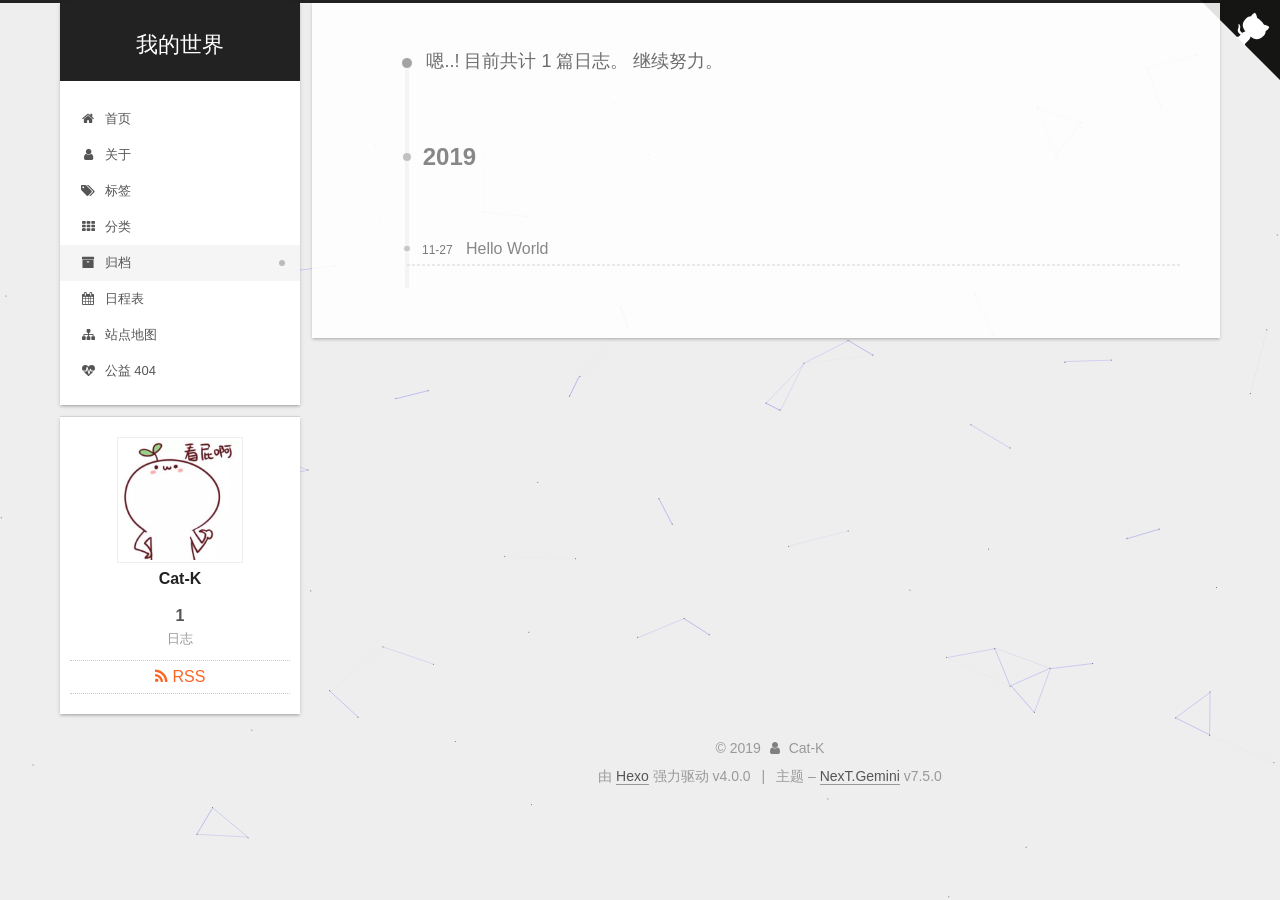
==== archives/index.html @ 7e5abd0a "Site updated: 2019-11-27 18:29:05" ====
<!DOCTYPE html>
<html lang="zh-CN">
<head>
  <meta charset="UTF-8">
<meta name="viewport" content="width=device-width, initial-scale=1, maximum-scale=2">
<meta name="theme-color" content="#222">
<meta name="generator" content="Hexo 4.0.0">
  <link rel="apple-touch-icon" sizes="180x180" href="/images/apple-touch-icon-next.png">
  <link rel="icon" type="image/png" sizes="32x32" href="/images/favicon-32x32-next.png">
  <link rel="icon" type="image/png" sizes="16x16" href="/images/favicon-16x16-next.png">
  <link rel="mask-icon" href="/images/logo.svg" color="#222">
  <link rel="alternate" href="/atom.xml" title="我的世界" type="application/atom+xml">

<link rel="stylesheet" href="/css/main.css">


<link rel="stylesheet" href="/lib/font-awesome/css/font-awesome.min.css">


<script id="hexo-configurations">
  var NexT = window.NexT || {};
  var CONFIG = {
    root: '/',
    scheme: 'Gemini',
    version: '7.5.0',
    exturl: false,
    sidebar: {"position":"left","display":"post","offset":12,"onmobile":false},
    copycode: {"enable":false,"show_result":false,"style":null},
    back2top: {"enable":true,"sidebar":false,"scrollpercent":false},
    bookmark: {"enable":false,"color":"#222","save":"auto"},
    fancybox: false,
    mediumzoom: false,
    lazyload: false,
    pangu: false,
    algolia: {
      appID: '',
      apiKey: '',
      indexName: '',
      hits: {"per_page":10},
      labels: {"input_placeholder":"Search for Posts","hits_empty":"We didn't find any results for the search: ${query}","hits_stats":"${hits} results found in ${time} ms"}
    },
    localsearch: {"enable":false,"trigger":"auto","top_n_per_article":1,"unescape":false,"preload":false},
    path: '',
    motion: {"enable":true,"async":false,"transition":{"post_block":"fadeIn","post_header":"slideDownIn","post_body":"slideDownIn","coll_header":"slideLeftIn","sidebar":"slideUpIn"}},
    translation: {
      copy_button: '复制',
      copy_success: '复制成功',
      copy_failure: '复制失败'
    },
    sidebarPadding: 40
  };
</script>

  <meta property="og:type" content="website">
<meta property="og:title" content="我的世界">
<meta property="og:url" content="https:&#x2F;&#x2F;cat-k.github.io&#x2F;archives&#x2F;index.html">
<meta property="og:site_name" content="我的世界">
<meta property="og:locale" content="zh-CN">
<meta name="twitter:card" content="summary">

<link rel="canonical" href="https://cat-k.github.io/archives/">


<script id="page-configurations">
  // https://hexo.io/docs/variables.html
  CONFIG.page = {
    sidebar: "",
    isHome: false,
    isPost: false,
    isPage: false,
    isArchive: true
  };
</script>

  <title>归档 | 我的世界</title>
  






  <noscript>
  <style>
  .use-motion .brand,
  .use-motion .menu-item,
  .sidebar-inner,
  .use-motion .post-block,
  .use-motion .pagination,
  .use-motion .comments,
  .use-motion .post-header,
  .use-motion .post-body,
  .use-motion .collection-header { opacity: initial; }

  .use-motion .site-title,
  .use-motion .site-subtitle {
    opacity: initial;
    top: initial;
  }

  .use-motion .logo-line-before i { left: initial; }
  .use-motion .logo-line-after i { right: initial; }
  </style>
</noscript>

</head>

<body itemscope itemtype="http://schema.org/WebPage">
  <script type="text/javascript" src="/js/click.js"></script>
  <div class="container use-motion">
    <div class="headband"></div>
<a href="https://cat-k.github.io" class="github-corner" aria-label="View source on GitHub"><svg width="80" height="80" viewBox="0 0 250 250" style="fill:#151513; color:#fff; position: absolute; top: 0; border: 0; right: 0;" aria-hidden="true"><path d="M0,0 L115,115 L130,115 L142,142 L250,250 L250,0 Z"></path><path d="M128.3,109.0 C113.8,99.7 119.0,89.6 119.0,89.6 C122.0,82.7 120.5,78.6 120.5,78.6 C119.2,72.0 123.4,76.3 123.4,76.3 C127.3,80.9 125.5,87.3 125.5,87.3 C122.9,97.6 130.6,101.9 134.4,103.2" fill="currentColor" style="transform-origin: 130px 106px;" class="octo-arm"></path><path d="M115.0,115.0 C114.9,115.1 118.7,116.5 119.8,115.4 L133.7,101.6 C136.9,99.2 139.9,98.4 142.2,98.6 C133.8,88.0 127.5,74.4 143.8,58.0 C148.5,53.4 154.0,51.2 159.7,51.0 C160.3,49.4 163.2,43.6 171.4,40.1 C171.4,40.1 176.1,42.5 178.8,56.2 C183.1,58.6 187.2,61.8 190.9,65.4 C194.5,69.0 197.7,73.2 200.1,77.6 C213.8,80.2 216.3,84.9 216.3,84.9 C212.7,93.1 206.9,96.0 205.4,96.6 C205.1,102.4 203.0,107.8 198.3,112.5 C181.9,128.9 168.3,122.5 157.7,114.1 C157.9,116.9 156.7,120.9 152.7,124.9 L141.0,136.5 C139.8,137.7 141.6,141.9 141.8,141.8 Z" fill="currentColor" class="octo-body"></path></svg></a><style>.github-corner:hover .octo-arm{animation:octocat-wave 560ms ease-in-out}@keyframes octocat-wave{0%,100%{transform:rotate(0)}20%,60%{transform:rotate(-25deg)}40%,80%{transform:rotate(10deg)}}@media (max-width:500px){.github-corner:hover .octo-arm{animation:none}.github-corner .octo-arm{animation:octocat-wave 560ms ease-in-out}}</style>
    <header class="header" itemscope itemtype="http://schema.org/WPHeader">
      <div class="header-inner"><div class="site-brand-container">
  <div class="site-meta">

    <div>
      <a href="/" class="brand" rel="start">
        <span class="logo-line-before"><i></i></span>
        <span class="site-title">我的世界</span>
        <span class="logo-line-after"><i></i></span>
      </a>
    </div>
  </div>

  <div class="site-nav-toggle">
    <div class="toggle" aria-label="切换导航栏">
      <span class="toggle-line toggle-line-first"></span>
      <span class="toggle-line toggle-line-middle"></span>
      <span class="toggle-line toggle-line-last"></span>
    </div>
  </div>
</div>


<nav class="site-nav">
  
  <ul id="menu" class="menu">
        <li class="menu-item menu-item-home">

    <a href="/" rel="section"><i class="fa fa-fw fa-home"></i>首页</a>

  </li>
        <li class="menu-item menu-item-about">

    <a href="/about/" rel="section"><i class="fa fa-fw fa-user"></i>关于</a>

  </li>
        <li class="menu-item menu-item-tags">

    <a href="/tags/" rel="section"><i class="fa fa-fw fa-tags"></i>标签</a>

  </li>
        <li class="menu-item menu-item-categories">

    <a href="/categories/" rel="section"><i class="fa fa-fw fa-th"></i>分类</a>

  </li>
        <li class="menu-item menu-item-archives">

    <a href="/archives/" rel="section"><i class="fa fa-fw fa-archive"></i>归档</a>

  </li>
        <li class="menu-item menu-item-schedule">

    <a href="/schedule/" rel="section"><i class="fa fa-fw fa-calendar"></i>日程表</a>

  </li>
        <li class="menu-item menu-item-sitemap">

    <a href="/sitemap.xml" rel="section"><i class="fa fa-fw fa-sitemap"></i>站点地图</a>

  </li>
        <li class="menu-item menu-item-commonweal">

    <a href="/404/" rel="section"><i class="fa fa-fw fa-heartbeat"></i>公益 404</a>

  </li>
  </ul>

</nav>
</div>
    </header>

    
  <div class="back-to-top">
    <i class="fa fa-arrow-up"></i>
    <span>0%</span>
  </div>


    <main class="main">
      <div class="main-inner">
        <div class="content-wrap">
          

          <div class="content">
            

  
  
  
  <div class="post-block">
    <div class="posts-collapse">
      <div class="collection-title">
        <span class="collection-header">嗯..! 目前共计 1 篇日志。 继续努力。</span>
      </div>

      
    <div class="collection-year">
      <h1 class="collection-header">2019</h1>
    </div>

  <article itemscope itemtype="http://schema.org/Article">
    <header class="post-header">

      <div class="post-meta">
        <time itemprop="dateCreated"
              datetime="2019-11-27T14:32:48+08:00"
              content="2019-11-27">
          11-27
        </time>
      </div>

      <h2 class="post-title">
          <a class="post-title-link" href="/2019/11/27/hello-world/" itemprop="url">
            <span itemprop="name">Hello World</span>
          </a>
      </h2>

    </header>
  </article>


    </div>
  </div>
  
  
  

  



          </div>
          

        </div>
          
  
  <div class="toggle sidebar-toggle">
    <span class="toggle-line toggle-line-first"></span>
    <span class="toggle-line toggle-line-middle"></span>
    <span class="toggle-line toggle-line-last"></span>
  </div>

  <aside class="sidebar">
    <div class="sidebar-inner">

      <ul class="sidebar-nav motion-element">
        <li class="sidebar-nav-toc">
          文章目录
        </li>
        <li class="sidebar-nav-overview">
          站点概览
        </li>
      </ul>

      <!--noindex-->
      <div class="post-toc-wrap sidebar-panel">
      </div>
      <!--/noindex-->

      <div class="site-overview-wrap sidebar-panel">
        <div class="site-author motion-element" itemprop="author" itemscope itemtype="http://schema.org/Person">
  <img class="site-author-image" itemprop="image" alt="Cat-K"
    src="/images/timg.jpg">
  <p class="site-author-name" itemprop="name">Cat-K</p>
  <div class="site-description" itemprop="description"></div>
</div>
<div class="site-state-wrap motion-element">
  <nav class="site-state">
      <div class="site-state-item site-state-posts">
          <a href="/archives/">
        
          <span class="site-state-item-count">1</span>
          <span class="site-state-item-name">日志</span>
        </a>
      </div>
  </nav>
</div>
  <div class="feed-link motion-element">
    <a href="/atom.xml" rel="alternate">
      <i class="fa fa-rss"></i>RSS
    </a>
  </div>



      </div>

    </div>
  </aside>
  <div id="sidebar-dimmer"></div>


      </div>
    </main>

    <footer class="footer">
      <div class="footer-inner">
        

<div class="copyright">
  
  &copy; 
  <span itemprop="copyrightYear">2019</span>
  <span class="with-love">
    <i class="fa fa-user"></i>
  </span>
  <span class="author" itemprop="copyrightHolder">Cat-K</span>
</div>
  <div class="powered-by">由 <a href="https://hexo.io/" class="theme-link" rel="noopener" target="_blank">Hexo</a> 强力驱动 v4.0.0
  </div>
  <span class="post-meta-divider">|</span>
  <div class="theme-info">主题 – <a href="https://theme-next.org/" class="theme-link" rel="noopener" target="_blank">NexT.Gemini</a> v7.5.0
  </div>

        












        
      </div>
    </footer>
  </div>

  
  
  <script color='0,0,255' opacity='0.5' zIndex='-1' count='99' src="/lib/canvas-nest/canvas-nest.min.js"></script>
  <script src="/lib/anime.min.js"></script>
  <script src="/lib/velocity/velocity.min.js"></script>
  <script src="/lib/velocity/velocity.ui.min.js"></script>
<script src="/js/utils.js"></script><script src="/js/motion.js"></script>
<script src="/js/schemes/pisces.js"></script>
<script src="/js/next-boot.js"></script>



  
















  

  

</body>
</html>
---- css/main.css ----
html {
  line-height: 1.15; /* 1 */
  -webkit-text-size-adjust: 100%; /* 2 */
}
body {
  margin: 0;
}
main {
  display: block;
}
h1 {
  font-size: 2em;
  margin: 0.67em 0;
}
hr {
  box-sizing: content-box; /* 1 */
  height: 0; /* 1 */
  overflow: visible; /* 2 */
}
pre {
  font-family: monospace, monospace; /* 1 */
  font-size: 1em; /* 2 */
}
a {
  background: transparent;
}
abbr[title] {
  border-bottom: none; /* 1 */
  text-decoration: underline; /* 2 */
  text-decoration: underline dotted; /* 2 */
}
b,
strong {
  font-weight: bolder;
}
code,
kbd,
samp {
  font-family: monospace, monospace; /* 1 */
  font-size: 1em; /* 2 */
}
small {
  font-size: 80%;
}
sub,
sup {
  font-size: 75%;
  line-height: 0;
  position: relative;
  vertical-align: baseline;
}
sub {
  bottom: -0.25em;
}
sup {
  top: -0.5em;
}
img {
  border-style: none;
}
button,
input,
optgroup,
select,
textarea {
  font-family: inherit; /* 1 */
  font-size: 100%; /* 1 */
  line-height: 1.15; /* 1 */
  margin: 0; /* 2 */
}
button,
input {
/* 1 */
  overflow: visible;
}
button,
select {
/* 1 */
  text-transform: none;
}
button,
[type='button'],
[type='reset'],
[type='submit'] {
  -webkit-appearance: button;
}
button::-moz-focus-inner,
[type='button']::-moz-focus-inner,
[type='reset']::-moz-focus-inner,
[type='submit']::-moz-focus-inner {
  border-style: none;
  padding: 0;
}
button:-moz-focusring,
[type='button']:-moz-focusring,
[type='reset']:-moz-focusring,
[type='submit']:-moz-focusring {
  outline: 1px dotted ButtonText;
}
fieldset {
  padding: 0.35em 0.75em 0.625em;
}
legend {
  box-sizing: border-box; /* 1 */
  color: inherit; /* 2 */
  display: table; /* 1 */
  max-width: 100%; /* 1 */
  padding: 0; /* 3 */
  white-space: normal; /* 1 */
}
progress {
  vertical-align: baseline;
}
textarea {
  overflow: auto;
}
[type='checkbox'],
[type='radio'] {
  box-sizing: border-box; /* 1 */
  padding: 0; /* 2 */
}
[type='number']::-webkit-inner-spin-button,
[type='number']::-webkit-outer-spin-button {
  height: auto;
}
[type='search'] {
  outline-offset: -2px; /* 2 */
  -webkit-appearance: textfield; /* 1 */
}
[type='search']::-webkit-search-decoration {
  -webkit-appearance: none;
}
::-webkit-file-upload-button {
  font: inherit; /* 2 */
  -webkit-appearance: button; /* 1 */
}
details {
  display: block;
}
summary {
  display: list-item;
}
template {
  display: none;
}
[hidden] {
  display: none;
}
::selection {
  background: #262a30;
  color: #fff;
}
html,
body {
  height: 100%;
}
body {
  background: #eee;
  color: #555;
  font-family: 'Lato', "PingFang SC", "Microsoft YaHei", sans-serif;
  font-size: 1em;
  line-height: 2;
}
@media (max-width: 991px) {
  body {
    padding-left: 0 !important;
    padding-right: 0 !important;
  }
}
h1,
h2,
h3,
h4,
h5,
h6 {
  font-family: 'Lato', "PingFang SC", "Microsoft YaHei", sans-serif;
  font-weight: bold;
  line-height: 1.5;
  margin: 20px 0 15px;
  padding: 0;
}
h1 {
  font-size: 1.5em;
}
h2 {
  font-size: 1.375em;
}
h3 {
  font-size: 1.25em;
}
h4 {
  font-size: 1.125em;
}
h5 {
  font-size: 1em;
}
h6 {
  font-size: 0.875em;
}
p {
  margin: 0 0 20px 0;
}
a,
span.exturl {
  overflow-wrap: break-word;
  word-wrap: break-word;
  border-bottom: 1px solid #999;
  color: #555;
  outline: 0;
  text-decoration: none;
  cursor: pointer;
}
a:hover,
span.exturl:hover {
  border-bottom-color: #222;
  color: #222;
}
iframe,
img,
video {
  display: block;
  margin-left: auto;
  margin-right: auto;
  max-width: 100%;
}
hr {
  background-color: #ddd;
  background-image: repeating-linear-gradient(-45deg, #fff, #fff 4px, transparent 4px, transparent 8px);
  border: 0;
  height: 3px;
  margin: 40px 0;
}
blockquote {
  border-left: 4px solid #ddd;
  color: #666;
  margin: 0;
  padding: 0 15px;
}
blockquote cite::before {
  content: '-';
  padding: 0 5px;
}
dt {
  font-weight: 700;
}
dd {
  margin: 0;
  padding: 0;
}
kbd {
  background-color: #f5f5f5;
  background-image: linear-gradient(#eee, #fff, #eee);
  border: 1px solid #ccc;
  border-radius: 0.2em;
  box-shadow: 0.1em 0.1em 0.2em rgba(0,0,0,0.1);
  font-family: inherit;
  padding: 0.1em 0.3em;
  white-space: nowrap;
}
.table-container {
  -webkit-overflow-scrolling: touch;
  overflow: auto;
}
table {
  border-collapse: collapse;
  border-spacing: 0;
  font-size: 0.875em;
  margin: 0 0 20px 0;
  width: 100%;
}
table > tbody > tr:nth-of-type(odd) {
  background: #f9f9f9;
}
table > tbody > tr:hover {
  background: #f5f5f5;
}
caption,
th,
td {
  font-weight: normal;
  padding: 8px;
  text-align: left;
  vertical-align: middle;
}
th,
td {
  border: 1px solid #ddd;
  border-bottom: 3px solid #ddd;
}
th {
  font-weight: 700;
  padding-bottom: 10px;
}
td {
  border-bottom-width: 1px;
}
.btn {
  background: #fff;
  border: 2px solid #555;
  border-radius: 2px;
  color: #555;
  display: inline-block;
  font-size: 0.875em;
  line-height: 2;
  padding: 0 20px;
  text-decoration: none;
  transition-property: background-color;
  transition-delay: 0s;
  transition-duration: 0.2s;
  transition-timing-function: ease-in-out;
}
.btn:hover {
  background: #222;
  border-color: #222;
  color: #fff;
}
.btn + .btn {
  margin: 0 0 8px 8px;
}
.btn .fa-fw {
  text-align: left;
  width: 1.285714285714286em;
}
.toggle {
  line-height: 0;
}
.toggle .toggle-line {
  background: #fff;
  display: inline-block;
  height: 2px;
  left: 0;
  position: relative;
  top: 0;
  transition: all 0.4s;
  vertical-align: top;
  width: 100%;
}
.toggle .toggle-line:not(:first-child) {
  margin-top: 3px;
}
.toggle.toggle-arrow .toggle-line-first {
  left: 50%;
  top: 2px;
  transform: rotate(45deg);
  width: 50%;
}
.toggle.toggle-arrow .toggle-line-middle {
  left: 2px;
  width: 90%;
}
.toggle.toggle-arrow .toggle-line-last {
  left: 50%;
  top: -2px;
  transform: rotate(-45deg);
  width: 50%;
}
.toggle.toggle-close .toggle-line-first {
  transform: rotate(-45deg);
  top: 5px;
}
.toggle.toggle-close .toggle-line-middle {
  opacity: 0;
}
.toggle.toggle-close .toggle-line-last {
  transform: rotate(45deg);
  top: -5px;
}
pre,
.highlight {
  background: #f7f7f7;
  color: #4d4d4c;
  line-height: 1.6;
  margin: 0 auto 20px;
}
pre,
code {
  font-family: consolas, Menlo, monospace, "PingFang SC", "Microsoft YaHei";
}
code {
  background: #eee;
  border-radius: 3px;
  color: #555;
  padding: 2px 4px;
  overflow-wrap: break-word;
  word-wrap: break-word;
}
pre {
  overflow: auto;
  padding: 10px;
}
pre code {
  background: none;
  color: #4d4d4c;
  font-size: 0.875em;
  padding: 0;
  text-shadow: none;
}
.highlight *::selection {
  background: #d6d6d6;
}
.highlight pre {
  border: 0;
  margin: 0;
  padding: 10px 0;
}
.highlight table {
  border: 0;
  margin: 0;
  width: auto;
}
.highlight td {
  border: 0;
  padding: 0;
}
.highlight figcaption {
  background: #eee;
  color: #4d4d4c;
  line-height: 1em;
  margin: 0;
  padding: 0.5em;
}
.highlight figcaption::before,
.highlight figcaption::after {
  content: ' ';
  display: table;
}
.highlight figcaption::after {
  clear: both;
}
.highlight figcaption a {
  color: #4d4d4c;
  float: right;
}
.highlight figcaption a:hover {
  border-bottom-color: #4d4d4c;
}
.highlight .gutter pre {
  background: #eff2f3;
  color: #869194;
  padding-left: 10px;
  padding-right: 10px;
  text-align: right;
}
.highlight .code pre {
  background: #f7f7f7;
  padding-left: 10px;
  width: 100%;
}
.gutter {
  -moz-user-select: none;
  -ms-user-select: none;
  -webkit-user-select: none;
  user-select: none;
}
.gist table {
  width: auto;
}
.gist table td {
  border: 0;
}
pre .deletion {
  background: #fdd;
}
pre .addition {
  background: #dfd;
}
pre .meta {
  color: #eab700;
  -moz-user-select: none;
  -ms-user-select: none;
  -webkit-user-select: none;
  user-select: none;
}
pre .comment {
  color: #8e908c;
}
pre .variable,
pre .attribute,
pre .tag,
pre .name,
pre .regexp,
pre .ruby .constant,
pre .xml .tag .title,
pre .xml .pi,
pre .xml .doctype,
pre .html .doctype,
pre .css .id,
pre .css .class,
pre .css .pseudo {
  color: #c82829;
}
pre .number,
pre .preprocessor,
pre .built_in,
pre .builtin-name,
pre .literal,
pre .params,
pre .constant,
pre .command {
  color: #f5871f;
}
pre .ruby .class .title,
pre .css .rules .attribute,
pre .string,
pre .symbol,
pre .value,
pre .inheritance,
pre .header,
pre .ruby .symbol,
pre .xml .cdata,
pre .special,
pre .formula {
  color: #718c00;
}
pre .title,
pre .css .hexcolor {
  color: #3e999f;
}
pre .function,
pre .python .decorator,
pre .python .title,
pre .ruby .function .title,
pre .ruby .title .keyword,
pre .perl .sub,
pre .javascript .title,
pre .coffeescript .title {
  color: #4271ae;
}
pre .keyword,
pre .javascript .function {
  color: #8959a8;
}
.blockquote-center {
  border-left: none;
  margin: 40px 0;
  padding: 0;
  position: relative;
  text-align: center;
}
.blockquote-center::before,
.blockquote-center::after {
  background-repeat: no-repeat;
  background-size: 22px 22px;
  content: ' ';
  display: block;
  height: 24px;
  opacity: 0.2;
  position: absolute;
  width: 100%;
}
.blockquote-center::before {
  background-image: url("../images/quote-l.svg");
  background-position: 0 -6px;
  border-top: 1px solid #ccc;
  top: -20px;
}
.blockquote-center::after {
  background-image: url("../images/quote-r.svg");
  background-position: 100% 8px;
  border-bottom: 1px solid #ccc;
  bottom: -20px;
}
.blockquote-center p,
.blockquote-center div {
  text-align: center;
}
.post-body .group-picture img {
  border: 0;
  margin: 0 auto;
  padding: 0 3px;
}
.post-body .group-picture-row {
  margin-bottom: 6px;
  overflow: hidden;
}
.post-body .group-picture-column {
  float: left;
  margin-bottom: 10px;
}
.post-body .label {
  display: inline;
  padding: 0 2px;
}
.post-body .label.default {
  background: #f0f0f0;
}
.post-body .label.primary {
  background: #efe6f7;
}
.post-body .label.info {
  background: #e5f2f8;
}
.post-body .label.success {
  background: #e7f4e9;
}
.post-body .label.warning {
  background: #fcf6e1;
}
.post-body .label.danger {
  background: #fae8eb;
}
.post-body .tabs {
  margin-bottom: 20px;
}
.post-body .tabs,
.tabs-comment {
  display: block;
  padding-top: 10px;
  position: relative;
}
.post-body .tabs ul.nav-tabs,
.tabs-comment ul.nav-tabs {
  display: flex;
  flex-wrap: wrap;
  margin: 0;
  margin-bottom: -1px;
  padding: 0;
}
@media (max-width: 413px) {
  .post-body .tabs ul.nav-tabs,
  .tabs-comment ul.nav-tabs {
    display: block;
    margin-bottom: 5px;
  }
}
.post-body .tabs ul.nav-tabs li.tab,
.tabs-comment ul.nav-tabs li.tab {
  background: #fff;
  border-bottom: 1px solid #ddd;
  border-left: 1px solid transparent;
  border-right: 1px solid transparent;
  border-top: 3px solid transparent;
  flex-grow: 1;
  list-style-type: none;
}
@media (max-width: 413px) {
  .post-body .tabs ul.nav-tabs li.tab,
  .tabs-comment ul.nav-tabs li.tab {
    border-bottom: 1px solid transparent;
    border-left: 3px solid transparent;
    border-right: 1px solid transparent;
    border-top: 1px solid transparent;
  }
}
.post-body .tabs ul.nav-tabs li.tab a,
.tabs-comment ul.nav-tabs li.tab a {
  border-bottom: initial;
  display: block;
  line-height: 1.8em;
  outline: 0;
  padding: 0.25em 0.75em;
  text-align: center;
  transition-delay: 0s;
  transition-duration: 0.2s;
  transition-timing-function: ease-out;
}
.post-body .tabs ul.nav-tabs li.tab a i,
.tabs-comment ul.nav-tabs li.tab a i {
  width: 1.285714285714286em;
}
.post-body .tabs ul.nav-tabs li.tab.active,
.tabs-comment ul.nav-tabs li.tab.active {
  border-bottom: 1px solid transparent;
  border-left: 1px solid #ddd;
  border-right: 1px solid #ddd;
  border-top: 3px solid #fc6423;
}
@media (max-width: 413px) {
  .post-body .tabs ul.nav-tabs li.tab.active,
  .tabs-comment ul.nav-tabs li.tab.active {
    border-bottom: 1px solid #ddd;
    border-left: 3px solid #fc6423;
    border-right: 1px solid #ddd;
    border-top: 1px solid #ddd;
  }
}
.post-body .tabs ul.nav-tabs li.tab.active a,
.tabs-comment ul.nav-tabs li.tab.active a {
  color: #555;
  cursor: default;
}
.post-body .tabs .tab-content .tab-pane,
.tabs-comment .tab-content .tab-pane {
  border: 1px solid #ddd;
  padding: 20px 20px 0 20px;
}
.post-body .tabs .tab-content .tab-pane:not(.active),
.tabs-comment .tab-content .tab-pane:not(.active) {
  display: none;
}
.post-body .tabs .tab-content .tab-pane.active,
.tabs-comment .tab-content .tab-pane.active {
  display: block;
}
.post-body .note {
  margin-bottom: 20px;
  padding: 15px;
  position: relative;
  border: 1px solid #eee;
  border-left-width: 5px;
  border-radius: 3px;
}
.post-body .note h2,
.post-body .note h3,
.post-body .note h4,
.post-body .note h5,
.post-body .note h6 {
  margin-top: 0;
  border-bottom: initial;
  margin-bottom: 0;
  padding-top: 0;
}
.post-body .note p:first-child,
.post-body .note ul:first-child,
.post-body .note ol:first-child,
.post-body .note table:first-child,
.post-body .note pre:first-child,
.post-body .note blockquote:first-child,
.post-body .note img:first-child {
  margin-top: 0;
}
.post-body .note p:last-child,
.post-body .note ul:last-child,
.post-body .note ol:last-child,
.post-body .note table:last-child,
.post-body .note pre:last-child,
.post-body .note blockquote:last-child,
.post-body .note img:last-child {
  margin-bottom: 0;
}
.post-body .note.default {
  border-left-color: #777;
}
.post-body .note.default h2,
.post-body .note.default h3,
.post-body .note.default h4,
.post-body .note.default h5,
.post-body .note.default h6 {
  color: #777;
}
.post-body .note.primary {
  border-left-color: #6f42c1;
}
.post-body .note.primary h2,
.post-body .note.primary h3,
.post-body .note.primary h4,
.post-body .note.primary h5,
.post-body .note.primary h6 {
  color: #6f42c1;
}
.post-body .note.info {
  border-left-color: #428bca;
}
.post-body .note.info h2,
.post-body .note.info h3,
.post-body .note.info h4,
.post-body .note.info h5,
.post-body .note.info h6 {
  color: #428bca;
}
.post-body .note.success {
  border-left-color: #5cb85c;
}
.post-body .note.success h2,
.post-body .note.success h3,
.post-body .note.success h4,
.post-body .note.success h5,
.post-body .note.success h6 {
  color: #5cb85c;
}
.post-body .note.warning {
  border-left-color: #f0ad4e;
}
.post-body .note.warning h2,
.post-body .note.warning h3,
.post-body .note.warning h4,
.post-body .note.warning h5,
.post-body .note.warning h6 {
  color: #f0ad4e;
}
.post-body .note.danger {
  border-left-color: #d9534f;
}
.post-body .note.danger h2,
.post-body .note.danger h3,
.post-body .note.danger h4,
.post-body .note.danger h5,
.post-body .note.danger h6 {
  color: #d9534f;
}
.pagination .prev,
.pagination .next,
.pagination .page-number,
.pagination .space {
  display: inline-block;
  margin: 0 10px;
  padding: 0 11px;
  position: relative;
  top: -1px;
}
@media (max-width: 767px) {
  .pagination .prev,
  .pagination .next,
  .pagination .page-number,
  .pagination .space {
    margin: 0 5px;
  }
}
.pagination {
  border-top: 1px solid #eee;
  margin: 120px 0 0;
  text-align: center;
}
.pagination .prev,
.pagination .next,
.pagination .page-number {
  border-bottom: 0;
  border-top: 1px solid #eee;
  transition-property: border-color;
  transition-delay: 0s;
  transition-duration: 0.2s;
  transition-timing-function: ease-in-out;
}
.pagination .prev:hover,
.pagination .next:hover,
.pagination .page-number:hover {
  border-top-color: #222;
}
.pagination .space {
  margin: 0;
  padding: 0;
}
.pagination .prev {
  margin-left: 0;
}
.pagination .next {
  margin-right: 0;
}
.pagination .page-number.current {
  background: #ccc;
  border-top-color: #ccc;
  color: #fff;
}
@media (max-width: 767px) {
  .pagination {
    border-top: none;
  }
  .pagination .prev,
  .pagination .next,
  .pagination .page-number {
    border-bottom: 1px solid #eee;
    border-top: 0;
    margin-bottom: 10px;
    padding: 0 10px;
  }
  .pagination .prev:hover,
  .pagination .next:hover,
  .pagination .page-number:hover {
    border-bottom-color: #222;
  }
}
.comments {
  margin: 60px 20px 0;
  overflow: hidden;
}
.comment-button-group {
  display: flex;
  flex-wrap: wrap-reverse;
  justify-content: center;
  margin: 1em 0;
}
.comment-button-group .comment-button {
  margin: 0.1em 0.2em;
}
.comment-button-group .comment-button.active {
  background: #222;
  border-color: #222;
  color: #fff;
}
.comment-position {
  display: none;
}
.comment-position.active {
  display: block;
}
.tabs-comment {
  background: #fff;
  margin-top: 4em;
  padding-top: 0;
}
.tabs-comment .comments {
  border: 0;
  box-shadow: none;
  margin-top: 0;
  padding-top: 0;
}
.container {
  min-height: 100%;
  position: relative;
}
.main-inner {
  margin: 0 auto;
  width: calc(100% - 20px);
}
@media (min-width: 1200px) {
  .main-inner {
    width: 1160px;
  }
}
@media (min-width: 1600px) {
  .main-inner {
    width: 73%;
  }
}
.header {
  background: transparent;
}
.header-inner {
  margin: 0 auto;
  position: relative;
  width: calc(100% - 20px);
}
@media (min-width: 1200px) {
  .header-inner {
    width: 1160px;
  }
}
@media (min-width: 1600px) {
  .header-inner {
    width: 73%;
  }
}
.headband {
  background: #222;
  height: 3px;
}
.site-meta {
  margin: 0;
  text-align: center;
}
@media (max-width: 767px) {
  .site-meta {
    text-align: center;
  }
}
.brand {
  background: #222;
  border-bottom: none;
  color: #fff;
  display: inline-block;
  line-height: 1.375em;
  padding: 0 40px;
  position: relative;
}
.brand:hover {
  color: #fff;
}
.site-title {
  display: inline-block;
  font-family: 'Lato', "PingFang SC", "Microsoft YaHei", sans-serif;
  font-size: 1.375em;
  font-weight: normal;
  line-height: 1.5;
  vertical-align: top;
}
.site-subtitle {
  color: #ddd;
  font-size: 0.8125em;
  margin-top: 10px;
}
.use-motion .brand {
  opacity: 0;
}
.use-motion .site-title,
.use-motion .site-subtitle,
.use-motion .custom-logo-image {
  opacity: 0;
  position: relative;
  top: -10px;
}
.site-nav-toggle {
  display: none;
  left: 10px;
  position: absolute;
}
@media (max-width: 767px) {
  .site-nav-toggle {
    display: block;
  }
}
.site-nav-toggle .toggle {
  background: transparent;
  border: 0;
  margin-top: 2px;
  padding: 10px;
  width: 22px;
}
.site-nav-toggle .toggle .toggle-line {
  background: #555;
  border-radius: 1px;
}
.site-nav {
  display: block;
}
@media (max-width: 767px) {
  .site-nav {
    border-top: 1px solid #ddd;
    clear: both;
    display: none;
    margin: 0 -10px;
    padding: 0 10px;
  }
}
.site-nav.site-nav-on {
  display: block;
}
.menu {
  margin-top: 20px;
  padding-left: 0;
  text-align: center;
}
.menu-item {
  display: inline-block;
  list-style: none;
  margin: 0 10px;
}
@media (max-width: 767px) {
  .menu-item {
    margin-top: 10px;
  }
}
.menu-item a,
.menu-item span.exturl {
  border-bottom: 0;
  display: block;
  font-size: 0.8125em;
  transition-property: border-color;
  transition-delay: 0s;
  transition-duration: 0.2s;
  transition-timing-function: ease-in-out;
}
@media (hover: none) {
  .menu-item a:hover,
  .menu-item span.exturl:hover {
    border-bottom-color: transparent !important;
  }
}
.menu-item .fa {
  margin-right: 8px;
}
.menu-item .badge {
  display: inline-block;
  font-weight: 700;
  line-height: 1;
  margin-left: 0.35em;
  margin-top: 0.35em;
  text-align: center;
  white-space: nowrap;
}
@media (max-width: 767px) {
  .menu-item .badge {
    float: right;
    margin-left: 0;
  }
}
.use-motion .menu-item {
  opacity: 0;
}
.sidebar {
  background: #222;
  bottom: 0;
  box-shadow: inset 0 2px 6px #000;
  position: fixed;
  top: 0;
  z-index: 1200;
}
.sidebar a,
.sidebar span.exturl {
  border-bottom-color: #555;
  color: #999;
}
.sidebar a:hover,
.sidebar span.exturl:hover {
  border-bottom-color: #eee;
  color: #eee;
}
@media (max-width: 991px) {
  .sidebar {
    display: none;
  }
}
.sidebar-inner {
  color: #999;
  padding: 20px 10px;
  text-align: center;
}
.site-overview-wrap {
  overflow-x: hidden;
  overflow-y: auto;
}
.cc-license {
  margin-top: 10px;
  text-align: center;
}
.cc-license .cc-opacity {
  border-bottom: none;
  opacity: 0.7;
}
.cc-license .cc-opacity:hover {
  opacity: 0.9;
}
.cc-license img {
  display: inline-block;
}
.site-author-image {
  border: 1px solid #eee;
  display: block;
  height: auto;
  margin: 0 auto;
  max-width: 120px;
  padding: 2px;
}
.site-author-name {
  color: #222;
  font-weight: 600;
  margin: 0;
  text-align: center;
}
.site-description {
  color: #999;
  font-size: 0.8125em;
  margin-top: 0;
  text-align: center;
}
.links-of-author {
  margin-top: 15px;
}
.links-of-author a,
.links-of-author span.exturl {
  border-bottom-color: #555;
  display: inline-block;
  font-size: 0.8125em;
  margin-bottom: 10px;
  margin-right: 10px;
  vertical-align: middle;
}
.links-of-author a::before,
.links-of-author span.exturl::before {
  background: #ffa31f;
  border-radius: 50%;
  content: ' ';
  display: inline-block;
  height: 4px;
  margin-right: 3px;
  vertical-align: middle;
  width: 4px;
}
.feed-link,
.chat {
  margin-top: 15px;
}
.feed-link a,
.chat a {
  border: 1px solid #fc6423;
  border-radius: 4px;
  color: #fc6423;
  display: inline-block;
  padding: 0 15px;
}
.feed-link a .fa,
.chat a .fa {
  margin-right: 5px;
}
.feed-link a:hover,
.chat a:hover {
  background: #fc6423;
  border: 1px solid #fc6423;
  color: #fff;
}
.feed-link a:hover .fa,
.chat a:hover .fa {
  color: #fff;
}
.links-of-blogroll {
  font-size: 0.8125em;
  margin-top: 10px;
}
.links-of-blogroll-title {
  font-size: 0.875em;
  font-weight: 600;
  margin-top: 0;
}
.links-of-blogroll-list {
  list-style: none;
  margin: 0;
  padding: 0;
}
.links-of-blogroll-item {
  padding: 2px 10px;
}
.links-of-blogroll-item a,
.links-of-blogroll-item span.exturl {
  box-sizing: border-box;
  display: inline-block;
  max-width: 280px;
  overflow: hidden;
  text-overflow: ellipsis;
  white-space: nowrap;
}
#sidebar-dimmer {
  display: none;
}
@media (max-width: 767px) {
  #sidebar-dimmer {
    background: #000;
    display: block;
    height: 100%;
    left: 100%;
    opacity: 0;
    position: fixed;
    top: 0;
    width: 100%;
    z-index: 1100;
  }
  .sidebar-active + #sidebar-dimmer {
    opacity: 0.7;
    transform: translateX(-100%);
    transition: opacity 0.5s;
  }
}
.sidebar-nav {
  margin: 0;
  padding-bottom: 20px;
  padding-left: 0;
}
.sidebar-nav li {
  border-bottom: 1px solid transparent;
  color: #555;
  cursor: pointer;
  display: inline-block;
  font-size: 0.875em;
}
.sidebar-nav li.sidebar-nav-overview {
  margin-left: 10px;
}
.sidebar-nav li:hover {
  color: #fc6423;
}
.sidebar-nav .sidebar-nav-active {
  border-bottom-color: #fc6423;
  color: #fc6423;
}
.sidebar-nav .sidebar-nav-active:hover {
  color: #fc6423;
}
.sidebar-panel {
  display: none;
}
.sidebar-panel-active {
  display: block;
}
.sidebar-toggle {
  background: #222;
  bottom: 45px;
  cursor: pointer;
  height: 14px;
  left: 30px;
  padding: 5px;
  position: fixed;
  width: 14px;
  z-index: 1300;
}
@media (max-width: 991px) {
  .sidebar-toggle {
    left: 20px;
    opacity: 0.8;
    display: none;
  }
}
.sidebar-toggle:hover .toggle-line {
  background: #fc6423;
}
.post-toc-wrap {
  overflow-x: hidden;
  overflow-y: auto;
}
.post-toc {
  font-size: 0.875em;
}
.post-toc ol {
  list-style: none;
  margin: 0;
  padding: 0 2px 5px 10px;
  text-align: left;
}
.post-toc ol > ol {
  padding-left: 0;
}
.post-toc ol a {
  border-bottom-color: #ccc;
  color: #666;
  transition-property: all;
  transition-delay: 0s;
  transition-duration: 0.2s;
  transition-timing-function: ease-in-out;
}
.post-toc ol a:hover {
  border-bottom-color: #000;
  color: #000;
}
.post-toc .nav-item {
  line-height: 1.8;
  overflow: hidden;
  text-overflow: ellipsis;
  white-space: nowrap;
}
.post-toc .nav .nav-child {
  display: none;
}
.post-toc .nav .active > .nav-child {
  display: block;
}
.post-toc .nav .active-current > .nav-child {
  display: block;
}
.post-toc .nav .active-current > .nav-child > .nav-item {
  display: block;
}
.post-toc .nav .active > a {
  border-bottom-color: #fc6423;
  color: #fc6423;
}
.post-toc .nav .active-current > a {
  color: #fc6423;
}
.post-toc .nav .active-current > a:hover {
  color: #fc6423;
}
.site-state {
  display: flex;
  justify-content: center;
  line-height: 1.4;
  margin-top: 10px;
  overflow: hidden;
  text-align: center;
  white-space: nowrap;
}
.site-state-item {
  padding: 0 15px;
}
.site-state-item:not(:first-child) {
  border-left: 1px solid #eee;
}
.site-state-item a {
  border-bottom: none;
}
.site-state-item-count {
  color: inherit;
  display: block;
  font-size: 1em;
  font-weight: 600;
  text-align: center;
}
.site-state-item-name {
  color: #999;
  font-size: 0.8125em;
}
.footer {
  color: #999;
  font-size: 0.875em;
  padding: 20px 0;
}
.footer.footer-fixed {
  bottom: 0;
  left: 0;
  position: absolute;
  right: 0;
}
.footer img {
  border: 0;
}
.footer-inner {
  box-sizing: border-box;
  margin: 0 auto;
  text-align: center;
  width: calc(100% - 20px);
}
@media (min-width: 1200px) {
  .footer-inner {
    width: 1160px;
  }
}
@media (min-width: 1600px) {
  .footer-inner {
    width: 73%;
  }
}
.with-love {
  color: #808080;
  display: inline-block;
  margin: 0 5px;
}
.powered-by,
.theme-info {
  display: inline-block;
}
@-moz-keyframes iconAnimate {
  0%, 100% {
    transform: scale(1);
  }
  10%, 30% {
    transform: scale(0.9);
  }
  20%, 40%, 60%, 80% {
    transform: scale(1.1);
  }
  50%, 70% {
    transform: scale(1.1);
  }
}
@-webkit-keyframes iconAnimate {
  0%, 100% {
    transform: scale(1);
  }
  10%, 30% {
    transform: scale(0.9);
  }
  20%, 40%, 60%, 80% {
    transform: scale(1.1);
  }
  50%, 70% {
    transform: scale(1.1);
  }
}
@-o-keyframes iconAnimate {
  0%, 100% {
    transform: scale(1);
  }
  10%, 30% {
    transform: scale(0.9);
  }
  20%, 40%, 60%, 80% {
    transform: scale(1.1);
  }
  50%, 70% {
    transform: scale(1.1);
  }
}
@keyframes iconAnimate {
  0%, 100% {
    transform: scale(1);
  }
  10%, 30% {
    transform: scale(0.9);
  }
  20%, 40%, 60%, 80% {
    transform: scale(1.1);
  }
  50%, 70% {
    transform: scale(1.1);
  }
}
.back-to-top {
  background: #222;
  bottom: -100px;
  box-sizing: border-box;
  color: #fff;
  cursor: pointer;
  font-size: 12px;
  left: 30px;
  opacity: 0.6;
  padding: 0 6px;
  position: fixed;
  text-align: center;
  transition-property: bottom;
  z-index: 1300;
  transition-delay: 0s;
  transition-duration: 0.2s;
  transition-timing-function: ease-in-out;
  width: 24px;
}
.back-to-top span {
  display: none;
}
.back-to-top:hover {
  color: #fc6423;
}
.back-to-top.back-to-top-on {
  bottom: 30px;
}
@media (max-width: 991px) {
  .back-to-top {
    left: 20px;
    opacity: 0.8;
  }
}
.post-body {
  overflow-wrap: break-word;
  word-wrap: break-word;
  font-family: 'Lato', "PingFang SC", "Microsoft YaHei", sans-serif;
}
@media (min-width: 1200px) {
  .post-body {
    font-size: 1.125em;
  }
}
.post-body span.exturl .fa {
  font-size: 0.875em;
  margin-left: 4px;
}
.post-body .image-caption,
.post-body .figure .caption {
  color: #999;
  font-size: 0.875em;
  font-weight: bold;
  line-height: 1;
  margin: -20px auto 15px;
  text-align: center;
}
.post-sticky-flag {
  display: inline-block;
  transform: rotate(30deg);
}
.post-button {
  margin-top: 40px;
  text-align: center;
}
.use-motion .post-block,
.use-motion .pagination,
.use-motion .comments {
  opacity: 0;
}
.use-motion .post-header {
  opacity: 0;
}
.use-motion .post-body {
  opacity: 0;
}
.use-motion .collection-header {
  opacity: 0;
}
.posts-collapse {
  margin-left: 55px;
  position: relative;
}
@media (max-width: 767px) {
  .posts-collapse {
    margin-left: 20px;
    margin-right: 20px;
  }
}
.posts-collapse .collection-title {
  font-size: 1.125em;
  position: relative;
}
.posts-collapse .collection-title::before {
  background: #999;
  border: 1px solid #fff;
  border-radius: 50%;
  content: ' ';
  height: 10px;
  left: 0;
  margin-left: -6px;
  margin-top: -4px;
  position: absolute;
  top: 50%;
  width: 10px;
}
.posts-collapse .collection-year {
  margin: 60px 0;
  position: relative;
}
.posts-collapse .collection-year::before {
  background: #bbb;
  border-radius: 50%;
  content: ' ';
  height: 8px;
  left: 0;
  margin-left: -4px;
  margin-top: -4px;
  position: absolute;
  top: 50%;
  width: 8px;
}
.posts-collapse .collection-header {
  display: inline-block;
  margin: 0 0 0 20px;
}
.posts-collapse .collection-header small {
  color: #bbb;
  margin-left: 5px;
}
.posts-collapse .post-header {
  border-bottom: 1px dashed #ccc;
  margin: 30px 0;
  padding-left: 15px;
  position: relative;
  transition-property: border;
  transition-delay: 0s;
  transition-duration: 0.2s;
  transition-timing-function: ease-in-out;
}
.posts-collapse .post-header::before {
  background: #bbb;
  border: 1px solid #fff;
  border-radius: 50%;
  content: ' ';
  height: 6px;
  left: 0;
  margin-left: -4px;
  position: absolute;
  top: 0.75em;
  transition-property: background;
  width: 6px;
  transition-delay: 0s;
  transition-duration: 0.2s;
  transition-timing-function: ease-in-out;
}
.posts-collapse .post-header:hover {
  border-bottom-color: #666;
}
.posts-collapse .post-header:hover::before {
  background: #222;
}
.posts-collapse .post-meta {
  display: inline;
  font-size: 0.75em;
  margin-right: 10px;
}
.posts-collapse .post-title {
  display: inline;
  font-size: 1em;
  font-weight: normal;
  margin-bottom: 0;
  margin-top: 0;
}
.posts-collapse .post-title a,
.posts-collapse .post-title span.exturl {
  border-bottom: none;
  color: #666;
}
.posts-collapse::before {
  background: #f5f5f5;
  content: ' ';
  height: 100%;
  left: 0;
  margin-left: -2px;
  position: absolute;
  top: 1.25em;
  width: 4px;
}
.posts-collapse .fa-external-link {
  font-size: 0.875em;
  margin-left: 5px;
}
.post-eof {
  background: #ccc;
  height: 1px;
  margin: 80px auto 60px;
  text-align: center;
  width: 8%;
}
.post-block:last-child .post-eof {
  display: none;
}
.posts-expand {
  padding-top: 40px;
}
@media (max-width: 767px) {
  .posts-expand {
    margin: 0 20px;
  }
}
@media (min-width: 992px) {
  .post-body {
    text-align: justify;
  }
}
@media (max-width: 991px) {
  .post-body {
    text-align: justify;
  }
}
.post-body h2,
.post-body h3,
.post-body h4,
.post-body h5,
.post-body h6 {
  padding-top: 10px;
}
.post-body h2 .header-anchor,
.post-body h3 .header-anchor,
.post-body h4 .header-anchor,
.post-body h5 .header-anchor,
.post-body h6 .header-anchor {
  border-bottom-style: none;
  color: #ccc;
  float: right;
  margin-left: 10px;
  visibility: hidden;
}
.post-body h2 .header-anchor:hover,
.post-body h3 .header-anchor:hover,
.post-body h4 .header-anchor:hover,
.post-body h5 .header-anchor:hover,
.post-body h6 .header-anchor:hover {
  color: inherit;
}
.post-body h2:hover .header-anchor,
.post-body h3:hover .header-anchor,
.post-body h4:hover .header-anchor,
.post-body h5:hover .header-anchor,
.post-body h6:hover .header-anchor {
  visibility: visible;
}
.post-body img {
  border: 1px solid #ddd;
  box-sizing: border-box;
  padding: 3px;
}
@media (max-width: 767px) {
  .post-body img {
    padding: initial;
  }
}
.post-body iframe,
.post-body img,
.post-body video {
  margin-bottom: 20px;
}
.post-body .video-container {
  height: 0;
  margin-bottom: 20px;
  overflow: hidden;
  padding-top: 75%;
  position: relative;
  width: 100%;
}
.post-body .video-container iframe,
.post-body .video-container object,
.post-body .video-container embed {
  height: 100%;
  left: 0;
  margin: 0;
  position: absolute;
  top: 0;
  width: 100%;
}
.post-gallery {
  border-collapse: separate;
  display: table;
  table-layout: fixed;
  width: 100%;
}
.post-gallery .post-gallery-img {
  border: 0;
  display: table-cell;
  text-align: center;
  vertical-align: middle;
}
.post-gallery .post-gallery-img img {
  border: 0;
  max-height: 100%;
  max-width: 100%;
}
.post-gallery-row {
  display: table-row;
}
.posts-expand .post-header {
  font-size: 1.125em;
}
.posts-expand .post-title {
  overflow-wrap: break-word;
  word-wrap: break-word;
  font-weight: 400;
  margin: initial;
  text-align: center;
}
.posts-expand .post-title-link {
  border-bottom: none;
  color: #555;
  display: inline-block;
  position: relative;
  vertical-align: top;
}
.posts-expand .post-title-link::before {
  background: #000;
  bottom: 0;
  content: '';
  height: 2px;
  left: 0;
  position: absolute;
  transform: scaleX(0);
  visibility: hidden;
  width: 100%;
  transition-delay: 0s;
  transition-duration: 0.2s;
  transition-timing-function: ease-in-out;
}
.posts-expand .post-title-link:hover::before {
  transform: scaleX(1);
  visibility: visible;
}
.posts-expand .post-title-link .fa {
  font-size: 0.875em;
  margin-left: 5px;
}
.posts-expand .post-meta {
  color: #999;
  font-family: 'Lato', "PingFang SC", "Microsoft YaHei", sans-serif;
  font-size: 0.75em;
  margin: 3px 0 60px 0;
  text-align: center;
}
.posts-expand .post-meta .post-description {
  font-size: 0.875em;
  margin-top: 2px;
}
.posts-expand .post-meta time {
  border-bottom: 1px dashed #999;
  cursor: pointer;
}
.post-meta .post-meta-item + .post-meta-item::before {
  content: '|';
  margin: 0 0.5em;
}
.post-meta-divider {
  margin: 0 0.5em;
}
.post-meta-item-icon {
  margin-right: 3px;
}
@media (max-width: 991px) {
  .post-meta-item-icon {
    display: inline-block;
  }
}
@media (max-width: 991px) {
  .post-meta-item-text {
    display: none;
  }
}
.post-nav {
  border-top: 1px solid #eee;
  display: table;
  margin-top: 15px;
  width: 100%;
}
.post-nav-divider {
  display: table-cell;
  width: 10%;
}
.post-nav-item {
  display: table-cell;
  padding: 10px 0 0 0;
  vertical-align: top;
  width: 45%;
}
.post-nav-item a {
  border-bottom: none;
  color: #555;
  display: block;
  font-size: 0.875em;
  line-height: 1.6;
  position: relative;
}
.post-nav-item a:hover {
  border-bottom: none;
  color: #222;
}
.post-nav-item a:active {
  top: 2px;
}
.post-nav-item .fa {
  font-size: 0.75em;
  margin-right: 5px;
}
.post-nav-next a {
  padding-left: 5px;
}
.post-nav-prev {
  text-align: right;
}
.post-nav-prev a {
  padding-right: 5px;
}
.post-nav-prev .fa {
  margin-left: 5px;
}
.rtl.post-body p,
.rtl.post-body a,
.rtl.post-body h1,
.rtl.post-body h2,
.rtl.post-body h3,
.rtl.post-body h4,
.rtl.post-body h5,
.rtl.post-body h6,
.rtl.post-body li,
.rtl.post-body ul,
.rtl.post-body ol {
  direction: rtl;
  font-family: UKIJ Ekran;
}
.rtl.post-title {
  font-family: UKIJ Ekran;
}
.post-tags {
  margin-top: 40px;
  text-align: center;
}
.post-tags a {
  display: inline-block;
  font-size: 0.8125em;
}
.post-tags a:not(:last-child) {
  margin-right: 10px;
}
.post-widgets {
  border-top: 1px solid #eee;
  margin-top: 15px;
  text-align: center;
}
.wp_rating {
  height: 20px;
  line-height: 20px;
  margin-top: 10px;
  padding-top: 6px;
  text-align: center;
}
.social-like {
  display: flex;
  font-size: 0.875em;
  justify-content: center;
  text-align: center;
}
.category-all-page .category-all-title {
  text-align: center;
}
.category-all-page .category-all {
  margin-top: 20px;
}
.category-all-page .category-list {
  list-style: none;
  margin: 0;
  padding: 0;
}
.category-all-page .category-list-item {
  margin: 5px 10px;
}
.category-all-page .category-list-count {
  color: #bbb;
}
.category-all-page .category-list-count::before {
  content: ' (';
  display: inline;
}
.category-all-page .category-list-count::after {
  content: ') ';
  display: inline;
}
.category-all-page .category-list-child {
  padding-left: 10px;
}
.event-list {
  padding: 0;
}
.event-list hr {
  background: #222;
  margin: 20px 0 45px 0;
}
.event-list hr::after {
  background: #222;
  color: #fff;
  content: 'NOW';
  display: inline-block;
  font-weight: bold;
  padding: 0 5px;
  text-align: right;
}
.event-list .event {
  background: #222;
  margin: 20px 0;
  min-height: 40px;
  padding: 15px 0 15px 10px;
}
.event-list .event .event-summary {
  color: #fff;
  margin: 0;
  padding-bottom: 3px;
}
.event-list .event .event-summary::before {
  animation: dot-flash 1s alternate infinite ease-in-out;
  color: #fff;
  content: '\f111';
  display: inline-block;
  font-family: 'FontAwesome';
  font-size: 10px;
  margin-right: 25px;
  vertical-align: middle;
}
.event-list .event .event-relative-time {
  color: #bbb;
  display: inline-block;
  font-size: 12px;
  font-weight: 400;
  padding-left: 12px;
}
.event-list .event .event-details {
  color: #fff;
  display: block;
  line-height: 18px;
  margin-left: 56px;
  padding-bottom: 6px;
  padding-top: 3px;
  text-indent: -24px;
}
.event-list .event .event-details::before {
  color: #fff;
  display: inline-block;
  font-family: 'FontAwesome';
  margin-right: 9px;
  text-align: center;
  text-indent: 0;
  width: 14px;
}
.event-list .event .event-details.event-location::before {
  content: '\f041';
}
.event-list .event .event-details.event-duration::before {
  content: '\f017';
}
.event-list .event-past {
  background: #f5f5f5;
}
.event-list .event-past .event-summary,
.event-list .event-past .event-details {
  color: #bbb;
  opacity: 0.9;
}
.event-list .event-past .event-summary::before,
.event-list .event-past .event-details::before {
  animation: none;
  color: #bbb;
}
@-moz-keyframes dot-flash {
  from {
    opacity: 1;
    transform: scale(1);
  }
  to {
    opacity: 0;
    transform: scale(0.8);
  }
}
@-webkit-keyframes dot-flash {
  from {
    opacity: 1;
    transform: scale(1);
  }
  to {
    opacity: 0;
    transform: scale(0.8);
  }
}
@-o-keyframes dot-flash {
  from {
    opacity: 1;
    transform: scale(1);
  }
  to {
    opacity: 0;
    transform: scale(0.8);
  }
}
@keyframes dot-flash {
  from {
    opacity: 1;
    transform: scale(1);
  }
  to {
    opacity: 0;
    transform: scale(0.8);
  }
}
ul.breadcrumb {
  font-size: 0.75em;
  list-style: none;
  margin: 1em 0;
  padding: 0 2em;
  text-align: center;
}
ul.breadcrumb li {
  display: inline;
}
ul.breadcrumb li + li::before {
  content: '/\00a0';
  font-weight: normal;
  padding: 0.5em;
}
ul.breadcrumb li + li:last-child {
  font-weight: bold;
}
.tag-cloud {
  text-align: center;
}
.tag-cloud a {
  display: inline-block;
  margin: 10px;
}
.tag-cloud a:hover {
  color: #222 !important;
}
.header {
  margin: 0 auto;
  position: relative;
  width: calc(100% - 20px);
}
@media (min-width: 1200px) {
  .header {
    width: 1160px;
  }
}
@media (min-width: 1600px) {
  .header {
    width: 73%;
  }
}
@media (max-width: 991px) {
  .header {
    width: auto;
  }
}
.header-inner {
  background: #fff;
  border-radius: initial;
  box-shadow: 0 2px 2px 0 rgba(0,0,0,0.12), 0 3px 1px -2px rgba(0,0,0,0.06), 0 1px 5px 0 rgba(0,0,0,0.12);
  overflow: hidden;
  padding: 0;
  position: absolute;
  top: 0;
  width: 240px;
}
@media (min-width: 1200px) {
  .header-inner {
    width: 240px;
  }
}
@media (max-width: 991px) {
  .header-inner {
    border-radius: initial;
    position: relative;
    width: auto;
  }
}
.main::before,
.main::after {
  content: ' ';
  display: table;
}
.main::after {
  clear: both;
}
@media (max-width: 991px) {
  .main-inner {
    width: auto;
  }
}
.content-wrap {
  background: #fff;
  border-radius: initial;
  box-shadow: 0 2px 2px 0 rgba(0,0,0,0.12), 0 3px 1px -2px rgba(0,0,0,0.06), 0 1px 5px 0 rgba(0,0,0,0.12);
  box-sizing: border-box;
  float: right;
  padding: 40px;
  width: calc(100% - 252px);
}
@media (max-width: 991px) {
  .content-wrap {
    border-radius: initial;
    padding: 20px;
    width: 100%;
  }
}
.sidebar {
  background: #eee;
  box-shadow: none;
  float: left;
  position: static;
  width: 240px;
}
@media (max-width: 991px) {
  .sidebar {
    display: none;
  }
}
.sidebar-toggle {
  display: none;
}
.footer-inner {
  padding-left: 260px;
}
.back-to-top {
  left: auto;
  right: 30px;
}
@media (max-width: 991px) {
  .back-to-top {
    right: 20px;
  }
}
@media (max-width: 991px) {
  .footer-inner {
    padding-left: 0;
    padding-right: 0;
    width: auto;
  }
}
.site-brand-container {
  position: relative;
}
.site-meta {
  background: #222;
  color: #fff;
  padding: 20px 0;
}
@media (max-width: 991px) {
  .site-meta {
    box-shadow: 0 0 16px rgba(0,0,0,0.5);
  }
}
.brand {
  background: none;
  padding: 0;
}
.brand:hover {
  color: #fff;
}
.site-subtitle {
  font-weight: initial;
  margin: 10px 10px 0;
}
.custom-logo-image {
  margin-top: 20px;
}
@media (max-width: 991px) {
  .custom-logo-image {
    display: none;
  }
}
.site-nav-toggle {
  left: 20px;
  top: 50%;
  transform: translateY(-50%);
}
@media (min-width: 768px) and (max-width: 991px) {
  .site-nav-toggle {
    display: block;
  }
}
.site-nav-toggle .toggle .toggle-line {
  background: #fff;
}
.site-nav {
  border-top: none;
}
@media (min-width: 768px) and (max-width: 991px) {
  .site-nav {
    display: none;
  }
}
.menu-item-active a,
.menu .menu-item a:hover,
.menu .menu-item span.exturl:hover {
  background: #f5f5f5;
}
.menu-item-active a::after,
.menu .menu-item a:hover::after,
.menu .menu-item span.exturl:hover::after {
  background: #bbb;
  border-radius: 50%;
  content: ' ';
  height: 6px;
  margin-top: -3px;
  position: absolute;
  right: 15px;
  top: 50%;
  width: 6px;
}
.menu .menu-item {
  display: block;
  margin: 0;
}
.menu .menu-item a,
.menu .menu-item span.exturl {
  padding: 5px 20px;
  position: relative;
  text-align: left;
  transition-property: background-color;
}
.menu .menu-item .badge {
  background: #ccc;
  border-radius: 10px;
  color: #fff;
  float: right;
  padding: 2px 5px;
  text-shadow: 1px 1px 0 rgba(0,0,0,0.1);
  vertical-align: middle;
}
.sub-menu {
  background: #fff;
  border-bottom: 1px solid #ddd;
  margin: 0;
  padding: 6px 0;
}
.sub-menu .menu-item {
  display: inline-block;
}
.sub-menu .menu-item a,
.sub-menu .menu-item span.exturl {
  margin: 5px 10px;
  padding: initial;
}
.sub-menu .menu-item a:hover,
.sub-menu .menu-item span.exturl:hover {
  background: initial;
  color: #fc6423;
}
.sub-menu .menu-item a::after,
.sub-menu .menu-item span.exturl::after {
  content: initial !important;
}
.sub-menu .menu-item-active a {
  background: #fff;
  border-bottom-color: #fc6423;
  color: #fc6423;
}
.sub-menu .menu-item-active a:hover {
  background: #fff;
  border-bottom-color: #fc6423;
}
.sidebar {
  bottom: auto;
  right: auto;
}
.sidebar a,
.sidebar span.exturl {
  color: #555;
}
.sidebar a:hover,
.sidebar span.exturl:hover {
  border-bottom-color: #222;
  color: #222;
}
.sidebar-inner {
  background: #fff;
  border-radius: initial;
  box-shadow: 0 2px 2px 0 rgba(0,0,0,0.12), 0 3px 1px -2px rgba(0,0,0,0.06), 0 1px 5px 0 rgba(0,0,0,0.12), 0 -1px 0.5px 0 rgba(0,0,0,0.09);
  box-sizing: border-box;
  color: #555;
  width: 240px;
  opacity: 0;
}
.sidebar-inner.affix {
  position: fixed;
  top: 12px;
}
.sidebar-inner.affix-bottom {
  position: absolute;
}
.site-state-item {
  padding: 0 10px;
}
.feed-link,
.chat {
  border-bottom: 1px dotted #ccc;
  border-top: 1px dotted #ccc;
  margin-top: 10px;
  text-align: center;
}
.feed-link a,
.chat a {
  border: 0;
  color: #fc6423;
  display: block;
}
.feed-link a:hover,
.chat a:hover {
  background: none;
  border: 0;
  color: #e34603;
}
.feed-link a:hover .fa,
.chat a:hover .fa {
  color: #e34603;
}
.links-of-author {
  display: flex;
  flex-wrap: wrap;
  margin-top: 10px;
  justify-content: center;
}
.links-of-author-item {
  margin: 5px 0 0;
  width: 50%;
}
.links-of-author-item a,
.links-of-author-item span.exturl {
  box-sizing: border-box;
  display: inline-block;
  margin-bottom: 0;
  margin-right: 0;
  max-width: 216px;
  overflow: hidden;
  padding: 0 5px;
  text-overflow: ellipsis;
  white-space: nowrap;
}
.links-of-author-item a,
.links-of-author-item span.exturl {
  border-bottom: none;
  display: block;
  text-decoration: none;
}
.links-of-author-item a::before,
.links-of-author-item span.exturl::before {
  display: none;
}
.links-of-author-item a:hover,
.links-of-author-item span.exturl:hover {
  background: #eee;
  border-radius: 4px;
}
.links-of-author-item .fa {
  margin-right: 2px;
}
.links-of-blogroll-item {
  padding: 0;
}
.content-wrap {
  background: initial;
  box-shadow: initial;
  padding: initial;
}
.post-block {
  background: #fff;
  border-radius: initial;
  box-shadow: 0 2px 2px 0 rgba(0,0,0,0.12), 0 3px 1px -2px rgba(0,0,0,0.06), 0 1px 5px 0 rgba(0,0,0,0.12);
  padding: 40px;
}
.post-block + .post-block {
  border-radius: initial;
  box-shadow: 0 2px 2px 0 rgba(0,0,0,0.12), 0 3px 1px -2px rgba(0,0,0,0.06), 0 1px 5px 0 rgba(0,0,0,0.12), 0 -1px 0.5px 0 rgba(0,0,0,0.09);
  margin-top: 12px;
}
.comments {
  background: #fff;
  border-radius: initial;
  box-shadow: 0 2px 2px 0 rgba(0,0,0,0.12), 0 3px 1px -2px rgba(0,0,0,0.06), 0 1px 5px 0 rgba(0,0,0,0.12), 0 -1px 0.5px 0 rgba(0,0,0,0.09);
  margin: auto;
  margin-top: 12px;
  padding: 40px;
}
.tabs-comment {
  margin-top: 1em;
}
.posts-expand {
  padding-top: initial;
}
.post-nav-divider {
  width: 4%;
}
.post-nav-item {
  width: 48%;
}
.post-eof {
  display: none;
}
.pagination {
  background: #fff;
  border-radius: initial;
  border-top: initial;
  box-shadow: 0 2px 2px 0 rgba(0,0,0,0.12), 0 3px 1px -2px rgba(0,0,0,0.06), 0 1px 5px 0 rgba(0,0,0,0.12), 0 -1px 0.5px 0 rgba(0,0,0,0.09);
  margin: 12px 0 0;
  padding: 10px 0 10px;
}
.pagination .prev,
.pagination .next,
.pagination .page-number {
  margin-bottom: initial;
  top: initial;
}
.main {
  padding-bottom: initial;
}
.footer {
  bottom: auto;
}
.sub-menu {
  border-bottom: initial;
  box-shadow: 0 2px 2px 0 rgba(0,0,0,0.12), 0 3px 1px -2px rgba(0,0,0,0.06), 0 1px 5px 0 rgba(0,0,0,0.12);
}
.sub-menu + .content .post-block {
  box-shadow: 0 2px 2px 0 rgba(0,0,0,0.12), 0 3px 1px -2px rgba(0,0,0,0.06), 0 1px 5px 0 rgba(0,0,0,0.12), 0 -1px 0.5px 0 rgba(0,0,0,0.09);
  margin-top: 12px;
}
@media (min-width: 768px) and (max-width: 991px) {
  .sub-menu + .content .post-block {
    margin-top: 10px;
  }
}
@media (max-width: 767px) {
  .sub-menu + .content .post-block {
    margin-top: 8px;
  }
}
.post-body h1,
.post-body h2 {
  border-bottom: 1px solid #eee;
}
.post-body h3 {
  border-bottom: 1px dotted #eee;
}
@media (min-width: 768px) and (max-width: 991px) {
  .content-wrap {
    padding: 10px;
  }
  .posts-expand {
    margin: initial;
  }
  .posts-expand .post-button {
    margin-top: 20px;
  }
  .post-block {
    border-radius: initial;
    box-shadow: 0 2px 2px 0 rgba(0,0,0,0.12), 0 3px 1px -2px rgba(0,0,0,0.06), 0 1px 5px 0 rgba(0,0,0,0.12), 0 -1px 0.5px 0 rgba(0,0,0,0.09);
    padding: 20px;
  }
  .post-block + .post-block {
    margin-top: 10px;
  }
  .comments {
    margin-top: 10px;
    padding: 10px 20px;
  }
  .pagination {
    margin: 10px 0 0;
  }
}
@media (max-width: 767px) {
  .content-wrap {
    padding: 8px;
  }
  .posts-expand {
    margin: initial;
  }
  .posts-expand .post-button {
    margin: 12px 0;
  }
  .post-block {
    border-radius: initial;
    box-shadow: 0 2px 2px 0 rgba(0,0,0,0.12), 0 3px 1px -2px rgba(0,0,0,0.06), 0 1px 5px 0 rgba(0,0,0,0.12), 0 -1px 0.5px 0 rgba(0,0,0,0.09);
    min-height: auto;
    padding: 12px;
  }
  .post-block + .post-block {
    margin-top: 8px;
  }
  .comments {
    margin-top: 8px;
    padding: 10px 12px;
  }
  .pagination {
    margin: 8px 0 0;
  }
}
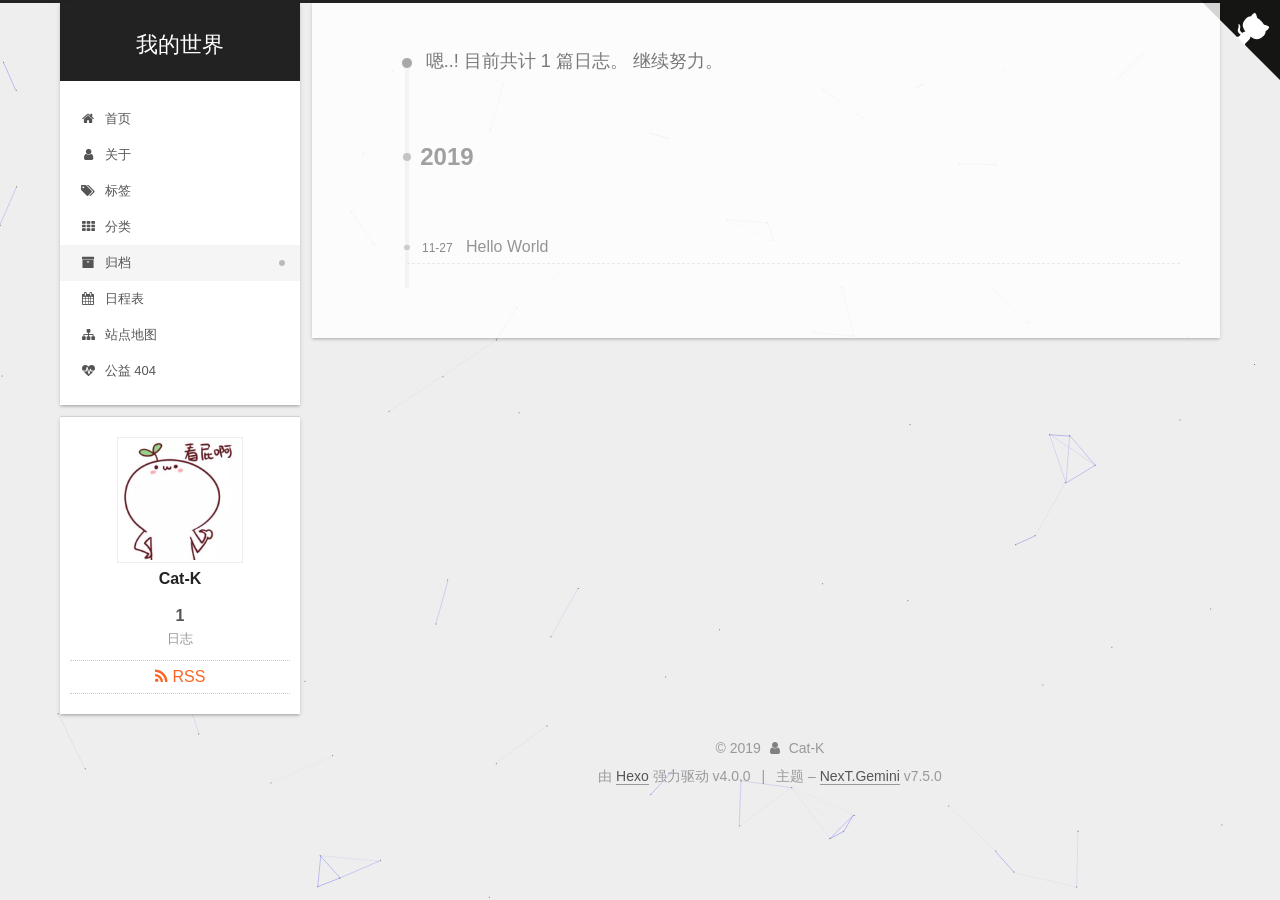
==== commit d24dbc4c: "Site updated: 2019-11-27 18:32:53" ====
--- a/archives/index.html
+++ b/archives/index.html
@@ -106,7 +106,6 @@
 </head>
 
 <body itemscope itemtype="http://schema.org/WebPage">
-  <script type="text/javascript" src="/js/click.js"></script>
   <div class="container use-motion">
     <div class="headband"></div>
 <a href="https://cat-k.github.io" class="github-corner" aria-label="View source on GitHub"><svg width="80" height="80" viewBox="0 0 250 250" style="fill:#151513; color:#fff; position: absolute; top: 0; border: 0; right: 0;" aria-hidden="true"><path d="M0,0 L115,115 L130,115 L142,142 L250,250 L250,0 Z"></path><path d="M128.3,109.0 C113.8,99.7 119.0,89.6 119.0,89.6 C122.0,82.7 120.5,78.6 120.5,78.6 C119.2,72.0 123.4,76.3 123.4,76.3 C127.3,80.9 125.5,87.3 125.5,87.3 C122.9,97.6 130.6,101.9 134.4,103.2" fill="currentColor" style="transform-origin: 130px 106px;" class="octo-arm"></path><path d="M115.0,115.0 C114.9,115.1 118.7,116.5 119.8,115.4 L133.7,101.6 C136.9,99.2 139.9,98.4 142.2,98.6 C133.8,88.0 127.5,74.4 143.8,58.0 C148.5,53.4 154.0,51.2 159.7,51.0 C160.3,49.4 163.2,43.6 171.4,40.1 C171.4,40.1 176.1,42.5 178.8,56.2 C183.1,58.6 187.2,61.8 190.9,65.4 C194.5,69.0 197.7,73.2 200.1,77.6 C213.8,80.2 216.3,84.9 216.3,84.9 C212.7,93.1 206.9,96.0 205.4,96.6 C205.1,102.4 203.0,107.8 198.3,112.5 C181.9,128.9 168.3,122.5 157.7,114.1 C157.9,116.9 156.7,120.9 152.7,124.9 L141.0,136.5 C139.8,137.7 141.6,141.9 141.8,141.8 Z" fill="currentColor" class="octo-body"></path></svg></a><style>.github-corner:hover .octo-arm{animation:octocat-wave 560ms ease-in-out}@keyframes octocat-wave{0%,100%{transform:rotate(0)}20%,60%{transform:rotate(-25deg)}40%,80%{transform:rotate(10deg)}}@media (max-width:500px){.github-corner:hover .octo-arm{animation:none}.github-corner .octo-arm{animation:octocat-wave 560ms ease-in-out}}</style>
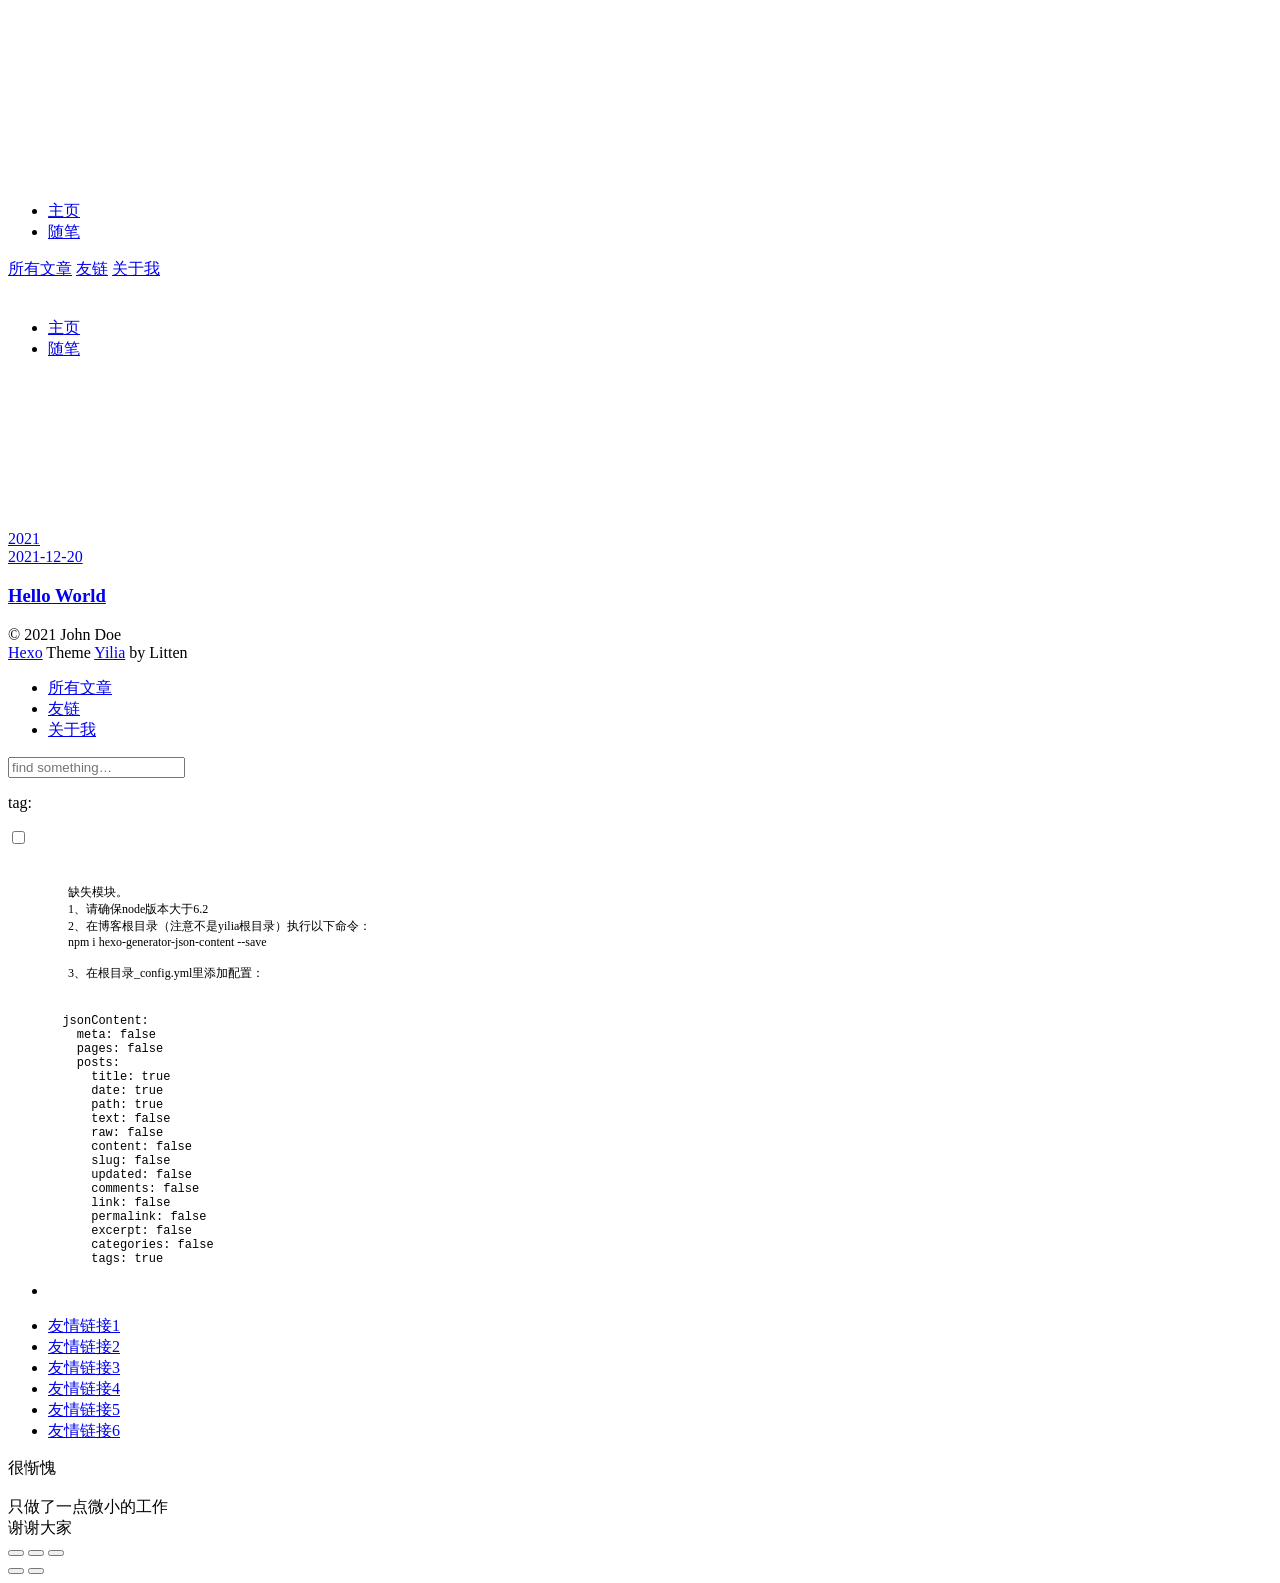
==== commit 4f730c92: "Site updated: 2021-12-20 11:10:10" ====
--- a/archives/index.html
+++ b/archives/index.html
@@ -1,380 +1,443 @@
 <!DOCTYPE html>
-<html lang="zh-CN">
+<html>
 <head>
-  <meta charset="UTF-8">
-<meta name="viewport" content="width=device-width, initial-scale=1, maximum-scale=2">
-<meta name="theme-color" content="#222">
-<meta name="generator" content="Hexo 4.0.0">
-  <link rel="apple-touch-icon" sizes="180x180" href="/images/apple-touch-icon-next.png">
-  <link rel="icon" type="image/png" sizes="32x32" href="/images/favicon-32x32-next.png">
-  <link rel="icon" type="image/png" sizes="16x16" href="/images/favicon-16x16-next.png">
-  <link rel="mask-icon" href="/images/logo.svg" color="#222">
-  <link rel="alternate" href="/atom.xml" title="我的世界" type="application/atom+xml">
-
-<link rel="stylesheet" href="/css/main.css">
-
-
-<link rel="stylesheet" href="/lib/font-awesome/css/font-awesome.min.css">
-
-
-<script id="hexo-configurations">
-  var NexT = window.NexT || {};
-  var CONFIG = {
-    root: '/',
-    scheme: 'Gemini',
-    version: '7.5.0',
-    exturl: false,
-    sidebar: {"position":"left","display":"post","offset":12,"onmobile":false},
-    copycode: {"enable":false,"show_result":false,"style":null},
-    back2top: {"enable":true,"sidebar":false,"scrollpercent":false},
-    bookmark: {"enable":false,"color":"#222","save":"auto"},
-    fancybox: false,
-    mediumzoom: false,
-    lazyload: false,
-    pangu: false,
-    algolia: {
-      appID: '',
-      apiKey: '',
-      indexName: '',
-      hits: {"per_page":10},
-      labels: {"input_placeholder":"Search for Posts","hits_empty":"We didn't find any results for the search: ${query}","hits_stats":"${hits} results found in ${time} ms"}
-    },
-    localsearch: {"enable":false,"trigger":"auto","top_n_per_article":1,"unescape":false,"preload":false},
-    path: '',
-    motion: {"enable":true,"async":false,"transition":{"post_block":"fadeIn","post_header":"slideDownIn","post_body":"slideDownIn","coll_header":"slideLeftIn","sidebar":"slideUpIn"}},
-    translation: {
-      copy_button: '复制',
-      copy_success: '复制成功',
-      copy_failure: '复制失败'
-    },
-    sidebarPadding: 40
-  };
-</script>
-
+  <meta charset="utf-8">
+  
+  <meta name="renderer" content="webkit">
+  <meta http-equiv="X-UA-Compatible" content="IE=edge" >
+  <link rel="dns-prefetch" href="http://example.com">
+  <title>Archives | Hexo</title>
+  <meta name="viewport" content="width=device-width, initial-scale=1, maximum-scale=1">
   <meta property="og:type" content="website">
-<meta property="og:title" content="我的世界">
-<meta property="og:url" content="https:&#x2F;&#x2F;cat-k.github.io&#x2F;archives&#x2F;index.html">
-<meta property="og:site_name" content="我的世界">
-<meta property="og:locale" content="zh-CN">
+<meta property="og:title" content="Hexo">
+<meta property="og:url" content="http://example.com/archives/index.html">
+<meta property="og:site_name" content="Hexo">
+<meta property="og:locale" content="en_US">
+<meta property="article:author" content="John Doe">
 <meta name="twitter:card" content="summary">
-
-<link rel="canonical" href="https://cat-k.github.io/archives/">
-
-
-<script id="page-configurations">
-  // https://hexo.io/docs/variables.html
-  CONFIG.page = {
-    sidebar: "",
-    isHome: false,
-    isPost: false,
-    isPage: false,
-    isArchive: true
-  };
-</script>
-
-  <title>归档 | 我的世界</title>
-  
-
-
-
-
-
-
-  <noscript>
-  <style>
-  .use-motion .brand,
-  .use-motion .menu-item,
-  .sidebar-inner,
-  .use-motion .post-block,
-  .use-motion .pagination,
-  .use-motion .comments,
-  .use-motion .post-header,
-  .use-motion .post-body,
-  .use-motion .collection-header { opacity: initial; }
-
-  .use-motion .site-title,
-  .use-motion .site-subtitle {
-    opacity: initial;
-    top: initial;
-  }
-
-  .use-motion .logo-line-before i { left: initial; }
-  .use-motion .logo-line-after i { right: initial; }
+  
+    <link rel="alternative" href="/atom.xml" title="Hexo" type="application/atom+xml">
+  
+  
+    <link rel="icon" href="/favicon.png">
+  
+  <link rel="stylesheet" type="text/css" href="/./main.0cf68a.css">
+  <style type="text/css">
+  
+    #container.show {
+      background: linear-gradient(200deg,#a0cfe4,#e8c37e);
+    }
   </style>
-</noscript>
-
-</head>
-
-<body itemscope itemtype="http://schema.org/WebPage">
-  <div class="container use-motion">
-    <div class="headband"></div>
-<a href="https://cat-k.github.io" class="github-corner" aria-label="View source on GitHub"><svg width="80" height="80" viewBox="0 0 250 250" style="fill:#151513; color:#fff; position: absolute; top: 0; border: 0; right: 0;" aria-hidden="true"><path d="M0,0 L115,115 L130,115 L142,142 L250,250 L250,0 Z"></path><path d="M128.3,109.0 C113.8,99.7 119.0,89.6 119.0,89.6 C122.0,82.7 120.5,78.6 120.5,78.6 C119.2,72.0 123.4,76.3 123.4,76.3 C127.3,80.9 125.5,87.3 125.5,87.3 C122.9,97.6 130.6,101.9 134.4,103.2" fill="currentColor" style="transform-origin: 130px 106px;" class="octo-arm"></path><path d="M115.0,115.0 C114.9,115.1 118.7,116.5 119.8,115.4 L133.7,101.6 C136.9,99.2 139.9,98.4 142.2,98.6 C133.8,88.0 127.5,74.4 143.8,58.0 C148.5,53.4 154.0,51.2 159.7,51.0 C160.3,49.4 163.2,43.6 171.4,40.1 C171.4,40.1 176.1,42.5 178.8,56.2 C183.1,58.6 187.2,61.8 190.9,65.4 C194.5,69.0 197.7,73.2 200.1,77.6 C213.8,80.2 216.3,84.9 216.3,84.9 C212.7,93.1 206.9,96.0 205.4,96.6 C205.1,102.4 203.0,107.8 198.3,112.5 C181.9,128.9 168.3,122.5 157.7,114.1 C157.9,116.9 156.7,120.9 152.7,124.9 L141.0,136.5 C139.8,137.7 141.6,141.9 141.8,141.8 Z" fill="currentColor" class="octo-body"></path></svg></a><style>.github-corner:hover .octo-arm{animation:octocat-wave 560ms ease-in-out}@keyframes octocat-wave{0%,100%{transform:rotate(0)}20%,60%{transform:rotate(-25deg)}40%,80%{transform:rotate(10deg)}}@media (max-width:500px){.github-corner:hover .octo-arm{animation:none}.github-corner .octo-arm{animation:octocat-wave 560ms ease-in-out}}</style>
-    <header class="header" itemscope itemtype="http://schema.org/WPHeader">
-      <div class="header-inner"><div class="site-brand-container">
-  <div class="site-meta">
-
-    <div>
-      <a href="/" class="brand" rel="start">
-        <span class="logo-line-before"><i></i></span>
-        <span class="site-title">我的世界</span>
-        <span class="logo-line-after"><i></i></span>
-      </a>
+  
+
+  
+
+<meta name="generator" content="Hexo 5.4.0"></head>
+
+<body>
+  <div id="container" q-class="show:isCtnShow">
+    <canvas id="anm-canvas" class="anm-canvas"></canvas>
+    <div class="left-col" q-class="show:isShow">
+      
+<div class="overlay" style="background: #4d4d4d"></div>
+<div class="intrude-less">
+	<header id="header" class="inner">
+		<a href="/" class="profilepic">
+			<img src="" class="js-avatar">
+		</a>
+		<hgroup>
+		  <h1 class="header-author"><a href="/"></a></h1>
+		</hgroup>
+		
+
+		<nav class="header-menu">
+			<ul>
+			
+				<li><a href="/">主页</a></li>
+	        
+				<li><a href="/tags/%E9%9A%8F%E7%AC%94/">随笔</a></li>
+	        
+			</ul>
+		</nav>
+		<nav class="header-smart-menu">
+    		
+    			
+    			<a q-on="click: openSlider(e, 'innerArchive')" href="javascript:void(0)">所有文章</a>
+    			
+            
+    			
+    			<a q-on="click: openSlider(e, 'friends')" href="javascript:void(0)">友链</a>
+    			
+            
+    			
+    			<a q-on="click: openSlider(e, 'aboutme')" href="javascript:void(0)">关于我</a>
+    			
+            
+		</nav>
+		<nav class="header-nav">
+			<div class="social">
+				
+					<a class="github" target="_blank" href="#" title="github"><i class="icon-github"></i></a>
+		        
+					<a class="weibo" target="_blank" href="#" title="weibo"><i class="icon-weibo"></i></a>
+		        
+					<a class="rss" target="_blank" href="#" title="rss"><i class="icon-rss"></i></a>
+		        
+					<a class="zhihu" target="_blank" href="#" title="zhihu"><i class="icon-zhihu"></i></a>
+		        
+			</div>
+		</nav>
+	</header>		
+</div>
+
+    </div>
+    <div class="mid-col" q-class="show:isShow,hide:isShow|isFalse">
+      
+<nav id="mobile-nav">
+  	<div class="overlay js-overlay" style="background: #4d4d4d"></div>
+	<div class="btnctn js-mobile-btnctn">
+  		<div class="slider-trigger list" q-on="click: openSlider(e)"><i class="icon icon-sort"></i></div>
+	</div>
+	<div class="intrude-less">
+		<header id="header" class="inner">
+			<div class="profilepic">
+				<img src="" class="js-avatar">
+			</div>
+			<hgroup>
+			  <h1 class="header-author js-header-author"></h1>
+			</hgroup>
+			
+			
+			
+				
+			
+				
+			
+			
+			
+			<nav class="header-nav">
+				<div class="social">
+					
+						<a class="github" target="_blank" href="#" title="github"><i class="icon-github"></i></a>
+			        
+						<a class="weibo" target="_blank" href="#" title="weibo"><i class="icon-weibo"></i></a>
+			        
+						<a class="rss" target="_blank" href="#" title="rss"><i class="icon-rss"></i></a>
+			        
+						<a class="zhihu" target="_blank" href="#" title="zhihu"><i class="icon-zhihu"></i></a>
+			        
+				</div>
+			</nav>
+
+			<nav class="header-menu js-header-menu">
+				<ul style="width: 50%">
+				
+				
+					<li style="width: 50%"><a href="/">主页</a></li>
+		        
+					<li style="width: 50%"><a href="/tags/%E9%9A%8F%E7%AC%94/">随笔</a></li>
+		        
+				</ul>
+			</nav>
+		</header>				
+	</div>
+	<div class="mobile-mask" style="display:none" q-show="isShow"></div>
+</nav>
+
+      <div id="wrapper" class="body-wrap">
+        <div class="menu-l">
+          <div class="canvas-wrap">
+            <canvas data-colors="#eaeaea" data-sectionHeight="100" data-contentId="js-content" id="myCanvas1" class="anm-canvas"></canvas>
+          </div>
+          <div id="js-content" class="content-ll">
+            
+  
+  
+    
+    
+      
+      
+      <section class="archives-wrap">
+        <div class="archive-year-wrap">
+          <a href="/archives/2021" class="archive-year">2021</a>
+        </div>
+        <div class="archives">
+    
+    <article class="archive-article archive-type-post">
+  <div class="archive-article-inner">
+    <header class="archive-article-header">
+      	<div class="article-meta">
+	      	<a href="/2021/12/20/hello-world/" class="archive-article-date">
+  	<time datetime="2021-12-20T02:31:24.144Z" itemprop="datePublished"><i class="icon-calendar icon"></i>2021-12-20</time>
+</a>
+        </div>
+    	 
+  
+    <h1 itemprop="name">
+      <a class="archive-article-title" href="/2021/12/20/hello-world/">Hello World</a>
+    </h1>
+  
+
+        <div class="article-info info-on-right">
+          
+          
+
+        </div>
+        <div class="clearfix"></div>
+    </header>
+  </div>
+</article>
+  
+  
+    </div></section>
+  
+
+    
+
+
+          </div>
+        </div>
+      </div>
+      <footer id="footer">
+  <div class="outer">
+    <div id="footer-info">
+    	<div class="footer-left">
+    		&copy; 2021 John Doe
+    	</div>
+      	<div class="footer-right">
+      		<a href="http://hexo.io/" target="_blank">Hexo</a>  Theme <a href="https://github.com/litten/hexo-theme-yilia" target="_blank">Yilia</a> by Litten
+      	</div>
     </div>
   </div>
-
-  <div class="site-nav-toggle">
-    <div class="toggle" aria-label="切换导航栏">
-      <span class="toggle-line toggle-line-first"></span>
-      <span class="toggle-line toggle-line-middle"></span>
-      <span class="toggle-line toggle-line-last"></span>
+</footer>
     </div>
+    <script>
+	var yiliaConfig = {
+		mathjax: false,
+		isHome: false,
+		isPost: false,
+		isArchive: true,
+		isTag: false,
+		isCategory: false,
+		open_in_new: false,
+		toc_hide_index: true,
+		root: "/",
+		innerArchive: true,
+		showTags: false
+	}
+</script>
+
+<script>!function(t){function n(e){if(r[e])return r[e].exports;var i=r[e]={exports:{},id:e,loaded:!1};return t[e].call(i.exports,i,i.exports,n),i.loaded=!0,i.exports}var r={};n.m=t,n.c=r,n.p="./",n(0)}([function(t,n,r){r(195),t.exports=r(191)},function(t,n,r){var e=r(3),i=r(52),o=r(27),u=r(28),c=r(53),f="prototype",a=function(t,n,r){var s,l,h,v,p=t&a.F,d=t&a.G,y=t&a.S,g=t&a.P,b=t&a.B,m=d?e:y?e[n]||(e[n]={}):(e[n]||{})[f],x=d?i:i[n]||(i[n]={}),w=x[f]||(x[f]={});d&&(r=n);for(s in r)l=!p&&m&&void 0!==m[s],h=(l?m:r)[s],v=b&&l?c(h,e):g&&"function"==typeof h?c(Function.call,h):h,m&&u(m,s,h,t&a.U),x[s]!=h&&o(x,s,v),g&&w[s]!=h&&(w[s]=h)};e.core=i,a.F=1,a.G=2,a.S=4,a.P=8,a.B=16,a.W=32,a.U=64,a.R=128,t.exports=a},function(t,n,r){var e=r(6);t.exports=function(t){if(!e(t))throw TypeError(t+" is not an object!");return t}},function(t,n){var r=t.exports="undefined"!=typeof window&&window.Math==Math?window:"undefined"!=typeof self&&self.Math==Math?self:Function("return this")();"number"==typeof __g&&(__g=r)},function(t,n){t.exports=function(t){try{return!!t()}catch(t){return!0}}},function(t,n){var r=t.exports="undefined"!=typeof window&&window.Math==Math?window:"undefined"!=typeof self&&self.Math==Math?self:Function("return this")();"number"==typeof __g&&(__g=r)},function(t,n){t.exports=function(t){return"object"==typeof t?null!==t:"function"==typeof t}},function(t,n,r){var e=r(126)("wks"),i=r(76),o=r(3).Symbol,u="function"==typeof o;(t.exports=function(t){return e[t]||(e[t]=u&&o[t]||(u?o:i)("Symbol."+t))}).store=e},function(t,n){var r={}.hasOwnProperty;t.exports=function(t,n){return r.call(t,n)}},function(t,n,r){var e=r(94),i=r(33);t.exports=function(t){return e(i(t))}},function(t,n,r){t.exports=!r(4)(function(){return 7!=Object.defineProperty({},"a",{get:function(){return 7}}).a})},function(t,n,r){var e=r(2),i=r(167),o=r(50),u=Object.defineProperty;n.f=r(10)?Object.defineProperty:function(t,n,r){if(e(t),n=o(n,!0),e(r),i)try{return u(t,n,r)}catch(t){}if("get"in r||"set"in r)throw TypeError("Accessors not supported!");return"value"in r&&(t[n]=r.value),t}},function(t,n,r){t.exports=!r(18)(function(){return 7!=Object.defineProperty({},"a",{get:function(){return 7}}).a})},function(t,n,r){var e=r(14),i=r(22);t.exports=r(12)?function(t,n,r){return e.f(t,n,i(1,r))}:function(t,n,r){return t[n]=r,t}},function(t,n,r){var e=r(20),i=r(58),o=r(42),u=Object.defineProperty;n.f=r(12)?Object.defineProperty:function(t,n,r){if(e(t),n=o(n,!0),e(r),i)try{return u(t,n,r)}catch(t){}if("get"in r||"set"in r)throw TypeError("Accessors not supported!");return"value"in r&&(t[n]=r.value),t}},function(t,n,r){var e=r(40)("wks"),i=r(23),o=r(5).Symbol,u="function"==typeof o;(t.exports=function(t){return e[t]||(e[t]=u&&o[t]||(u?o:i)("Symbol."+t))}).store=e},function(t,n,r){var e=r(67),i=Math.min;t.exports=function(t){return t>0?i(e(t),9007199254740991):0}},function(t,n,r){var e=r(46);t.exports=function(t){return Object(e(t))}},function(t,n){t.exports=function(t){try{return!!t()}catch(t){return!0}}},function(t,n,r){var e=r(63),i=r(34);t.exports=Object.keys||function(t){return e(t,i)}},function(t,n,r){var e=r(21);t.exports=function(t){if(!e(t))throw TypeError(t+" is not an object!");return t}},function(t,n){t.exports=function(t){return"object"==typeof t?null!==t:"function"==typeof t}},function(t,n){t.exports=function(t,n){return{enumerable:!(1&t),configurable:!(2&t),writable:!(4&t),value:n}}},function(t,n){var r=0,e=Math.random();t.exports=function(t){return"Symbol(".concat(void 0===t?"":t,")_",(++r+e).toString(36))}},function(t,n){var r={}.hasOwnProperty;t.exports=function(t,n){return r.call(t,n)}},function(t,n){var r=t.exports={version:"2.4.0"};"number"==typeof __e&&(__e=r)},function(t,n){t.exports=function(t){if("function"!=typeof t)throw TypeError(t+" is not a function!");return t}},function(t,n,r){var e=r(11),i=r(66);t.exports=r(10)?function(t,n,r){return e.f(t,n,i(1,r))}:function(t,n,r){return t[n]=r,t}},function(t,n,r){var e=r(3),i=r(27),o=r(24),u=r(76)("src"),c="toString",f=Function[c],a=(""+f).split(c);r(52).inspectSource=function(t){return f.call(t)},(t.exports=function(t,n,r,c){var f="function"==typeof r;f&&(o(r,"name")||i(r,"name",n)),t[n]!==r&&(f&&(o(r,u)||i(r,u,t[n]?""+t[n]:a.join(String(n)))),t===e?t[n]=r:c?t[n]?t[n]=r:i(t,n,r):(delete t[n],i(t,n,r)))})(Function.prototype,c,function(){return"function"==typeof this&&this[u]||f.call(this)})},function(t,n,r){var e=r(1),i=r(4),o=r(46),u=function(t,n,r,e){var i=String(o(t)),u="<"+n;return""!==r&&(u+=" "+r+'="'+String(e).replace(/"/g,"&quot;")+'"'),u+">"+i+"</"+n+">"};t.exports=function(t,n){var r={};r[t]=n(u),e(e.P+e.F*i(function(){var n=""[t]('"');return n!==n.toLowerCase()||n.split('"').length>3}),"String",r)}},function(t,n,r){var e=r(115),i=r(46);t.exports=function(t){return e(i(t))}},function(t,n,r){var e=r(116),i=r(66),o=r(30),u=r(50),c=r(24),f=r(167),a=Object.getOwnPropertyDescriptor;n.f=r(10)?a:function(t,n){if(t=o(t),n=u(n,!0),f)try{return a(t,n)}catch(t){}if(c(t,n))return i(!e.f.call(t,n),t[n])}},function(t,n,r){var e=r(24),i=r(17),o=r(145)("IE_PROTO"),u=Object.prototype;t.exports=Object.getPrototypeOf||function(t){return t=i(t),e(t,o)?t[o]:"function"==typeof t.constructor&&t instanceof t.constructor?t.constructor.prototype:t instanceof Object?u:null}},function(t,n){t.exports=function(t){if(void 0==t)throw TypeError("Can't call method on  "+t);return t}},function(t,n){t.exports="constructor,hasOwnProperty,isPrototypeOf,propertyIsEnumerable,toLocaleString,toString,valueOf".split(",")},function(t,n){t.exports={}},function(t,n){t.exports=!0},function(t,n){n.f={}.propertyIsEnumerable},function(t,n,r){var e=r(14).f,i=r(8),o=r(15)("toStringTag");t.exports=function(t,n,r){t&&!i(t=r?t:t.prototype,o)&&e(t,o,{configurable:!0,value:n})}},function(t,n,r){var e=r(40)("keys"),i=r(23);t.exports=function(t){return e[t]||(e[t]=i(t))}},function(t,n,r){var e=r(5),i="__core-js_shared__",o=e[i]||(e[i]={});t.exports=function(t){return o[t]||(o[t]={})}},function(t,n){var r=Math.ceil,e=Math.floor;t.exports=function(t){return isNaN(t=+t)?0:(t>0?e:r)(t)}},function(t,n,r){var e=r(21);t.exports=function(t,n){if(!e(t))return t;var r,i;if(n&&"function"==typeof(r=t.toString)&&!e(i=r.call(t)))return i;if("function"==typeof(r=t.valueOf)&&!e(i=r.call(t)))return i;if(!n&&"function"==typeof(r=t.toString)&&!e(i=r.call(t)))return i;throw TypeError("Can't convert object to primitive value")}},function(t,n,r){var e=r(5),i=r(25),o=r(36),u=r(44),c=r(14).f;t.exports=function(t){var n=i.Symbol||(i.Symbol=o?{}:e.Symbol||{});"_"==t.charAt(0)||t in n||c(n,t,{value:u.f(t)})}},function(t,n,r){n.f=r(15)},function(t,n){var r={}.toString;t.exports=function(t){return r.call(t).slice(8,-1)}},function(t,n){t.exports=function(t){if(void 0==t)throw TypeError("Can't call method on  "+t);return t}},function(t,n,r){var e=r(4);t.exports=function(t,n){return!!t&&e(function(){n?t.call(null,function(){},1):t.call(null)})}},function(t,n,r){var e=r(53),i=r(115),o=r(17),u=r(16),c=r(203);t.exports=function(t,n){var r=1==t,f=2==t,a=3==t,s=4==t,l=6==t,h=5==t||l,v=n||c;return function(n,c,p){for(var d,y,g=o(n),b=i(g),m=e(c,p,3),x=u(b.length),w=0,S=r?v(n,x):f?v(n,0):void 0;x>w;w++)if((h||w in b)&&(d=b[w],y=m(d,w,g),t))if(r)S[w]=y;else if(y)switch(t){case 3:return!0;case 5:return d;case 6:return w;case 2:S.push(d)}else if(s)return!1;return l?-1:a||s?s:S}}},function(t,n,r){var e=r(1),i=r(52),o=r(4);t.exports=function(t,n){var r=(i.Object||{})[t]||Object[t],u={};u[t]=n(r),e(e.S+e.F*o(function(){r(1)}),"Object",u)}},function(t,n,r){var e=r(6);t.exports=function(t,n){if(!e(t))return t;var r,i;if(n&&"function"==typeof(r=t.toString)&&!e(i=r.call(t)))return i;if("function"==typeof(r=t.valueOf)&&!e(i=r.call(t)))return i;if(!n&&"function"==typeof(r=t.toString)&&!e(i=r.call(t)))return i;throw TypeError("Can't convert object to primitive value")}},function(t,n,r){var e=r(5),i=r(25),o=r(91),u=r(13),c="prototype",f=function(t,n,r){var a,s,l,h=t&f.F,v=t&f.G,p=t&f.S,d=t&f.P,y=t&f.B,g=t&f.W,b=v?i:i[n]||(i[n]={}),m=b[c],x=v?e:p?e[n]:(e[n]||{})[c];v&&(r=n);for(a in r)(s=!h&&x&&void 0!==x[a])&&a in b||(l=s?x[a]:r[a],b[a]=v&&"function"!=typeof x[a]?r[a]:y&&s?o(l,e):g&&x[a]==l?function(t){var n=function(n,r,e){if(this instanceof t){switch(arguments.length){case 0:return new t;case 1:return new t(n);case 2:return new t(n,r)}return new t(n,r,e)}return t.apply(this,arguments)};return n[c]=t[c],n}(l):d&&"function"==typeof l?o(Function.call,l):l,d&&((b.virtual||(b.virtual={}))[a]=l,t&f.R&&m&&!m[a]&&u(m,a,l)))};f.F=1,f.G=2,f.S=4,f.P=8,f.B=16,f.W=32,f.U=64,f.R=128,t.exports=f},function(t,n){var r=t.exports={version:"2.4.0"};"number"==typeof __e&&(__e=r)},function(t,n,r){var e=r(26);t.exports=function(t,n,r){if(e(t),void 0===n)return t;switch(r){case 1:return function(r){return t.call(n,r)};case 2:return function(r,e){return t.call(n,r,e)};case 3:return function(r,e,i){return t.call(n,r,e,i)}}return function(){return t.apply(n,arguments)}}},function(t,n,r){var e=r(183),i=r(1),o=r(126)("metadata"),u=o.store||(o.store=new(r(186))),c=function(t,n,r){var i=u.get(t);if(!i){if(!r)return;u.set(t,i=new e)}var o=i.get(n);if(!o){if(!r)return;i.set(n,o=new e)}return o},f=function(t,n,r){var e=c(n,r,!1);return void 0!==e&&e.has(t)},a=function(t,n,r){var e=c(n,r,!1);return void 0===e?void 0:e.get(t)},s=function(t,n,r,e){c(r,e,!0).set(t,n)},l=function(t,n){var r=c(t,n,!1),e=[];return r&&r.forEach(function(t,n){e.push(n)}),e},h=function(t){return void 0===t||"symbol"==typeof t?t:String(t)},v=function(t){i(i.S,"Reflect",t)};t.exports={store:u,map:c,has:f,get:a,set:s,keys:l,key:h,exp:v}},function(t,n,r){"use strict";if(r(10)){var e=r(69),i=r(3),o=r(4),u=r(1),c=r(127),f=r(152),a=r(53),s=r(68),l=r(66),h=r(27),v=r(73),p=r(67),d=r(16),y=r(75),g=r(50),b=r(24),m=r(180),x=r(114),w=r(6),S=r(17),_=r(137),O=r(70),E=r(32),P=r(71).f,j=r(154),F=r(76),M=r(7),A=r(48),N=r(117),T=r(146),I=r(155),k=r(80),L=r(123),R=r(74),C=r(130),D=r(160),U=r(11),W=r(31),G=U.f,B=W.f,V=i.RangeError,z=i.TypeError,q=i.Uint8Array,K="ArrayBuffer",J="Shared"+K,Y="BYTES_PER_ELEMENT",H="prototype",$=Array[H],X=f.ArrayBuffer,Q=f.DataView,Z=A(0),tt=A(2),nt=A(3),rt=A(4),et=A(5),it=A(6),ot=N(!0),ut=N(!1),ct=I.values,ft=I.keys,at=I.entries,st=$.lastIndexOf,lt=$.reduce,ht=$.reduceRight,vt=$.join,pt=$.sort,dt=$.slice,yt=$.toString,gt=$.toLocaleString,bt=M("iterator"),mt=M("toStringTag"),xt=F("typed_constructor"),wt=F("def_constructor"),St=c.CONSTR,_t=c.TYPED,Ot=c.VIEW,Et="Wrong length!",Pt=A(1,function(t,n){return Tt(T(t,t[wt]),n)}),jt=o(function(){return 1===new q(new Uint16Array([1]).buffer)[0]}),Ft=!!q&&!!q[H].set&&o(function(){new q(1).set({})}),Mt=function(t,n){if(void 0===t)throw z(Et);var r=+t,e=d(t);if(n&&!m(r,e))throw V(Et);return e},At=function(t,n){var r=p(t);if(r<0||r%n)throw V("Wrong offset!");return r},Nt=function(t){if(w(t)&&_t in t)return t;throw z(t+" is not a typed array!")},Tt=function(t,n){if(!(w(t)&&xt in t))throw z("It is not a typed array constructor!");return new t(n)},It=function(t,n){return kt(T(t,t[wt]),n)},kt=function(t,n){for(var r=0,e=n.length,i=Tt(t,e);e>r;)i[r]=n[r++];return i},Lt=function(t,n,r){G(t,n,{get:function(){return this._d[r]}})},Rt=function(t){var n,r,e,i,o,u,c=S(t),f=arguments.length,s=f>1?arguments[1]:void 0,l=void 0!==s,h=j(c);if(void 0!=h&&!_(h)){for(u=h.call(c),e=[],n=0;!(o=u.next()).done;n++)e.push(o.value);c=e}for(l&&f>2&&(s=a(s,arguments[2],2)),n=0,r=d(c.length),i=Tt(this,r);r>n;n++)i[n]=l?s(c[n],n):c[n];return i},Ct=function(){for(var t=0,n=arguments.length,r=Tt(this,n);n>t;)r[t]=arguments[t++];return r},Dt=!!q&&o(function(){gt.call(new q(1))}),Ut=function(){return gt.apply(Dt?dt.call(Nt(this)):Nt(this),arguments)},Wt={copyWithin:function(t,n){return D.call(Nt(this),t,n,arguments.length>2?arguments[2]:void 0)},every:function(t){return rt(Nt(this),t,arguments.length>1?arguments[1]:void 0)},fill:function(t){return C.apply(Nt(this),arguments)},filter:function(t){return It(this,tt(Nt(this),t,arguments.length>1?arguments[1]:void 0))},find:function(t){return et(Nt(this),t,arguments.length>1?arguments[1]:void 0)},findIndex:function(t){return it(Nt(this),t,arguments.length>1?arguments[1]:void 0)},forEach:function(t){Z(Nt(this),t,arguments.length>1?arguments[1]:void 0)},indexOf:function(t){return ut(Nt(this),t,arguments.length>1?arguments[1]:void 0)},includes:function(t){return ot(Nt(this),t,arguments.length>1?arguments[1]:void 0)},join:function(t){return vt.apply(Nt(this),arguments)},lastIndexOf:function(t){return st.apply(Nt(this),arguments)},map:function(t){return Pt(Nt(this),t,arguments.length>1?arguments[1]:void 0)},reduce:function(t){return lt.apply(Nt(this),arguments)},reduceRight:function(t){return ht.apply(Nt(this),arguments)},reverse:function(){for(var t,n=this,r=Nt(n).length,e=Math.floor(r/2),i=0;i<e;)t=n[i],n[i++]=n[--r],n[r]=t;return n},some:function(t){return nt(Nt(this),t,arguments.length>1?arguments[1]:void 0)},sort:function(t){return pt.call(Nt(this),t)},subarray:function(t,n){var r=Nt(this),e=r.length,i=y(t,e);return new(T(r,r[wt]))(r.buffer,r.byteOffset+i*r.BYTES_PER_ELEMENT,d((void 0===n?e:y(n,e))-i))}},Gt=function(t,n){return It(this,dt.call(Nt(this),t,n))},Bt=function(t){Nt(this);var n=At(arguments[1],1),r=this.length,e=S(t),i=d(e.length),o=0;if(i+n>r)throw V(Et);for(;o<i;)this[n+o]=e[o++]},Vt={entries:function(){return at.call(Nt(this))},keys:function(){return ft.call(Nt(this))},values:function(){return ct.call(Nt(this))}},zt=function(t,n){return w(t)&&t[_t]&&"symbol"!=typeof n&&n in t&&String(+n)==String(n)},qt=function(t,n){return zt(t,n=g(n,!0))?l(2,t[n]):B(t,n)},Kt=function(t,n,r){return!(zt(t,n=g(n,!0))&&w(r)&&b(r,"value"))||b(r,"get")||b(r,"set")||r.configurable||b(r,"writable")&&!r.writable||b(r,"enumerable")&&!r.enumerable?G(t,n,r):(t[n]=r.value,t)};St||(W.f=qt,U.f=Kt),u(u.S+u.F*!St,"Object",{getOwnPropertyDescriptor:qt,defineProperty:Kt}),o(function(){yt.call({})})&&(yt=gt=function(){return vt.call(this)});var Jt=v({},Wt);v(Jt,Vt),h(Jt,bt,Vt.values),v(Jt,{slice:Gt,set:Bt,constructor:function(){},toString:yt,toLocaleString:Ut}),Lt(Jt,"buffer","b"),Lt(Jt,"byteOffset","o"),Lt(Jt,"byteLength","l"),Lt(Jt,"length","e"),G(Jt,mt,{get:function(){return this[_t]}}),t.exports=function(t,n,r,f){f=!!f;var a=t+(f?"Clamped":"")+"Array",l="Uint8Array"!=a,v="get"+t,p="set"+t,y=i[a],g=y||{},b=y&&E(y),m=!y||!c.ABV,S={},_=y&&y[H],j=function(t,r){var e=t._d;return e.v[v](r*n+e.o,jt)},F=function(t,r,e){var i=t._d;f&&(e=(e=Math.round(e))<0?0:e>255?255:255&e),i.v[p](r*n+i.o,e,jt)},M=function(t,n){G(t,n,{get:function(){return j(this,n)},set:function(t){return F(this,n,t)},enumerable:!0})};m?(y=r(function(t,r,e,i){s(t,y,a,"_d");var o,u,c,f,l=0,v=0;if(w(r)){if(!(r instanceof X||(f=x(r))==K||f==J))return _t in r?kt(y,r):Rt.call(y,r);o=r,v=At(e,n);var p=r.byteLength;if(void 0===i){if(p%n)throw V(Et);if((u=p-v)<0)throw V(Et)}else if((u=d(i)*n)+v>p)throw V(Et);c=u/n}else c=Mt(r,!0),u=c*n,o=new X(u);for(h(t,"_d",{b:o,o:v,l:u,e:c,v:new Q(o)});l<c;)M(t,l++)}),_=y[H]=O(Jt),h(_,"constructor",y)):L(function(t){new y(null),new y(t)},!0)||(y=r(function(t,r,e,i){s(t,y,a);var o;return w(r)?r instanceof X||(o=x(r))==K||o==J?void 0!==i?new g(r,At(e,n),i):void 0!==e?new g(r,At(e,n)):new g(r):_t in r?kt(y,r):Rt.call(y,r):new g(Mt(r,l))}),Z(b!==Function.prototype?P(g).concat(P(b)):P(g),function(t){t in y||h(y,t,g[t])}),y[H]=_,e||(_.constructor=y));var A=_[bt],N=!!A&&("values"==A.name||void 0==A.name),T=Vt.values;h(y,xt,!0),h(_,_t,a),h(_,Ot,!0),h(_,wt,y),(f?new y(1)[mt]==a:mt in _)||G(_,mt,{get:function(){return a}}),S[a]=y,u(u.G+u.W+u.F*(y!=g),S),u(u.S,a,{BYTES_PER_ELEMENT:n,from:Rt,of:Ct}),Y in _||h(_,Y,n),u(u.P,a,Wt),R(a),u(u.P+u.F*Ft,a,{set:Bt}),u(u.P+u.F*!N,a,Vt),u(u.P+u.F*(_.toString!=yt),a,{toString:yt}),u(u.P+u.F*o(function(){new y(1).slice()}),a,{slice:Gt}),u(u.P+u.F*(o(function(){return[1,2].toLocaleString()!=new y([1,2]).toLocaleString()})||!o(function(){_.toLocaleString.call([1,2])})),a,{toLocaleString:Ut}),k[a]=N?A:T,e||N||h(_,bt,T)}}else t.exports=function(){}},function(t,n){var r={}.toString;t.exports=function(t){return r.call(t).slice(8,-1)}},function(t,n,r){var e=r(21),i=r(5).document,o=e(i)&&e(i.createElement);t.exports=function(t){return o?i.createElement(t):{}}},function(t,n,r){t.exports=!r(12)&&!r(18)(function(){return 7!=Object.defineProperty(r(57)("div"),"a",{get:function(){return 7}}).a})},function(t,n,r){"use strict";var e=r(36),i=r(51),o=r(64),u=r(13),c=r(8),f=r(35),a=r(96),s=r(38),l=r(103),h=r(15)("iterator"),v=!([].keys&&"next"in[].keys()),p="keys",d="values",y=function(){return this};t.exports=function(t,n,r,g,b,m,x){a(r,n,g);var w,S,_,O=function(t){if(!v&&t in F)return F[t];switch(t){case p:case d:return function(){return new r(this,t)}}return function(){return new r(this,t)}},E=n+" Iterator",P=b==d,j=!1,F=t.prototype,M=F[h]||F["@@iterator"]||b&&F[b],A=M||O(b),N=b?P?O("entries"):A:void 0,T="Array"==n?F.entries||M:M;if(T&&(_=l(T.call(new t)))!==Object.prototype&&(s(_,E,!0),e||c(_,h)||u(_,h,y)),P&&M&&M.name!==d&&(j=!0,A=function(){return M.call(this)}),e&&!x||!v&&!j&&F[h]||u(F,h,A),f[n]=A,f[E]=y,b)if(w={values:P?A:O(d),keys:m?A:O(p),entries:N},x)for(S in w)S in F||o(F,S,w[S]);else i(i.P+i.F*(v||j),n,w);return w}},function(t,n,r){var e=r(20),i=r(100),o=r(34),u=r(39)("IE_PROTO"),c=function(){},f="prototype",a=function(){var t,n=r(57)("iframe"),e=o.length;for(n.style.display="none",r(93).appendChild(n),n.src="javascript:",t=n.contentWindow.document,t.open(),t.write("<script>document.F=Object<\/script>"),t.close(),a=t.F;e--;)delete a[f][o[e]];return a()};t.exports=Object.create||function(t,n){var r;return null!==t?(c[f]=e(t),r=new c,c[f]=null,r[u]=t):r=a(),void 0===n?r:i(r,n)}},function(t,n,r){var e=r(63),i=r(34).concat("length","prototype");n.f=Object.getOwnPropertyNames||function(t){return e(t,i)}},function(t,n){n.f=Object.getOwnPropertySymbols},function(t,n,r){var e=r(8),i=r(9),o=r(90)(!1),u=r(39)("IE_PROTO");t.exports=function(t,n){var r,c=i(t),f=0,a=[];for(r in c)r!=u&&e(c,r)&&a.push(r);for(;n.length>f;)e(c,r=n[f++])&&(~o(a,r)||a.push(r));return a}},function(t,n,r){t.exports=r(13)},function(t,n,r){var e=r(76)("meta"),i=r(6),o=r(24),u=r(11).f,c=0,f=Object.isExtensible||function(){return!0},a=!r(4)(function(){return f(Object.preventExtensions({}))}),s=function(t){u(t,e,{value:{i:"O"+ ++c,w:{}}})},l=function(t,n){if(!i(t))return"symbol"==typeof t?t:("string"==typeof t?"S":"P")+t;if(!o(t,e)){if(!f(t))return"F";if(!n)return"E";s(t)}return t[e].i},h=function(t,n){if(!o(t,e)){if(!f(t))return!0;if(!n)return!1;s(t)}return t[e].w},v=function(t){return a&&p.NEED&&f(t)&&!o(t,e)&&s(t),t},p=t.exports={KEY:e,NEED:!1,fastKey:l,getWeak:h,onFreeze:v}},function(t,n){t.exports=function(t,n){return{enumerable:!(1&t),configurable:!(2&t),writable:!(4&t),value:n}}},function(t,n){var r=Math.ceil,e=Math.floor;t.exports=function(t){return isNaN(t=+t)?0:(t>0?e:r)(t)}},function(t,n){t.exports=function(t,n,r,e){if(!(t instanceof n)||void 0!==e&&e in t)throw TypeError(r+": incorrect invocation!");return t}},function(t,n){t.exports=!1},function(t,n,r){var e=r(2),i=r(173),o=r(133),u=r(145)("IE_PROTO"),c=function(){},f="prototype",a=function(){var t,n=r(132)("iframe"),e=o.length;for(n.style.display="none",r(135).appendChild(n),n.src="javascript:",t=n.contentWindow.document,t.open(),t.write("<script>document.F=Object<\/script>"),t.close(),a=t.F;e--;)delete a[f][o[e]];return a()};t.exports=Object.create||function(t,n){var r;return null!==t?(c[f]=e(t),r=new c,c[f]=null,r[u]=t):r=a(),void 0===n?r:i(r,n)}},function(t,n,r){var e=r(175),i=r(133).concat("length","prototype");n.f=Object.getOwnPropertyNames||function(t){return e(t,i)}},function(t,n,r){var e=r(175),i=r(133);t.exports=Object.keys||function(t){return e(t,i)}},function(t,n,r){var e=r(28);t.exports=function(t,n,r){for(var i in n)e(t,i,n[i],r);return t}},function(t,n,r){"use strict";var e=r(3),i=r(11),o=r(10),u=r(7)("species");t.exports=function(t){var n=e[t];o&&n&&!n[u]&&i.f(n,u,{configurable:!0,get:function(){return this}})}},function(t,n,r){var e=r(67),i=Math.max,o=Math.min;t.exports=function(t,n){return t=e(t),t<0?i(t+n,0):o(t,n)}},function(t,n){var r=0,e=Math.random();t.exports=function(t){return"Symbol(".concat(void 0===t?"":t,")_",(++r+e).toString(36))}},function(t,n,r){var e=r(33);t.exports=function(t){return Object(e(t))}},function(t,n,r){var e=r(7)("unscopables"),i=Array.prototype;void 0==i[e]&&r(27)(i,e,{}),t.exports=function(t){i[e][t]=!0}},function(t,n,r){var e=r(53),i=r(169),o=r(137),u=r(2),c=r(16),f=r(154),a={},s={},n=t.exports=function(t,n,r,l,h){var v,p,d,y,g=h?function(){return t}:f(t),b=e(r,l,n?2:1),m=0;if("function"!=typeof g)throw TypeError(t+" is not iterable!");if(o(g)){for(v=c(t.length);v>m;m++)if((y=n?b(u(p=t[m])[0],p[1]):b(t[m]))===a||y===s)return y}else for(d=g.call(t);!(p=d.next()).done;)if((y=i(d,b,p.value,n))===a||y===s)return y};n.BREAK=a,n.RETURN=s},function(t,n){t.exports={}},function(t,n,r){var e=r(11).f,i=r(24),o=r(7)("toStringTag");t.exports=function(t,n,r){t&&!i(t=r?t:t.prototype,o)&&e(t,o,{configurable:!0,value:n})}},function(t,n,r){var e=r(1),i=r(46),o=r(4),u=r(150),c="["+u+"]",f="​+",a=RegExp("^"+c+c+"*"),s=RegExp(c+c+"*$"),l=function(t,n,r){var i={},c=o(function(){return!!u[t]()||f[t]()!=f}),a=i[t]=c?n(h):u[t];r&&(i[r]=a),e(e.P+e.F*c,"String",i)},h=l.trim=function(t,n){return t=String(i(t)),1&n&&(t=t.replace(a,"")),2&n&&(t=t.replace(s,"")),t};t.exports=l},function(t,n,r){t.exports={default:r(86),__esModule:!0}},function(t,n,r){t.exports={default:r(87),__esModule:!0}},function(t,n,r){"use strict";function e(t){return t&&t.__esModule?t:{default:t}}n.__esModule=!0;var i=r(84),o=e(i),u=r(83),c=e(u),f="function"==typeof c.default&&"symbol"==typeof o.default?function(t){return typeof t}:function(t){return t&&"function"==typeof c.default&&t.constructor===c.default&&t!==c.default.prototype?"symbol":typeof t};n.default="function"==typeof c.default&&"symbol"===f(o.default)?function(t){return void 0===t?"undefined":f(t)}:function(t){return t&&"function"==typeof c.default&&t.constructor===c.default&&t!==c.default.prototype?"symbol":void 0===t?"undefined":f(t)}},function(t,n,r){r(110),r(108),r(111),r(112),t.exports=r(25).Symbol},function(t,n,r){r(109),r(113),t.exports=r(44).f("iterator")},function(t,n){t.exports=function(t){if("function"!=typeof t)throw TypeError(t+" is not a function!");return t}},function(t,n){t.exports=function(){}},function(t,n,r){var e=r(9),i=r(106),o=r(105);t.exports=function(t){return function(n,r,u){var c,f=e(n),a=i(f.length),s=o(u,a);if(t&&r!=r){for(;a>s;)if((c=f[s++])!=c)return!0}else for(;a>s;s++)if((t||s in f)&&f[s]===r)return t||s||0;return!t&&-1}}},function(t,n,r){var e=r(88);t.exports=function(t,n,r){if(e(t),void 0===n)return t;switch(r){case 1:return function(r){return t.call(n,r)};case 2:return function(r,e){return t.call(n,r,e)};case 3:return function(r,e,i){return t.call(n,r,e,i)}}return function(){return t.apply(n,arguments)}}},function(t,n,r){var e=r(19),i=r(62),o=r(37);t.exports=function(t){var n=e(t),r=i.f;if(r)for(var u,c=r(t),f=o.f,a=0;c.length>a;)f.call(t,u=c[a++])&&n.push(u);return n}},function(t,n,r){t.exports=r(5).document&&document.documentElement},function(t,n,r){var e=r(56);t.exports=Object("z").propertyIsEnumerable(0)?Object:function(t){return"String"==e(t)?t.split(""):Object(t)}},function(t,n,r){var e=r(56);t.exports=Array.isArray||function(t){return"Array"==e(t)}},function(t,n,r){"use strict";var e=r(60),i=r(22),o=r(38),u={};r(13)(u,r(15)("iterator"),function(){return this}),t.exports=function(t,n,r){t.prototype=e(u,{next:i(1,r)}),o(t,n+" Iterator")}},function(t,n){t.exports=function(t,n){return{value:n,done:!!t}}},function(t,n,r){var e=r(19),i=r(9);t.exports=function(t,n){for(var r,o=i(t),u=e(o),c=u.length,f=0;c>f;)if(o[r=u[f++]]===n)return r}},function(t,n,r){var e=r(23)("meta"),i=r(21),o=r(8),u=r(14).f,c=0,f=Object.isExtensible||function(){return!0},a=!r(18)(function(){return f(Object.preventExtensions({}))}),s=function(t){u(t,e,{value:{i:"O"+ ++c,w:{}}})},l=function(t,n){if(!i(t))return"symbol"==typeof t?t:("string"==typeof t?"S":"P")+t;if(!o(t,e)){if(!f(t))return"F";if(!n)return"E";s(t)}return t[e].i},h=function(t,n){if(!o(t,e)){if(!f(t))return!0;if(!n)return!1;s(t)}return t[e].w},v=function(t){return a&&p.NEED&&f(t)&&!o(t,e)&&s(t),t},p=t.exports={KEY:e,NEED:!1,fastKey:l,getWeak:h,onFreeze:v}},function(t,n,r){var e=r(14),i=r(20),o=r(19);t.exports=r(12)?Object.defineProperties:function(t,n){i(t);for(var r,u=o(n),c=u.length,f=0;c>f;)e.f(t,r=u[f++],n[r]);return t}},function(t,n,r){var e=r(37),i=r(22),o=r(9),u=r(42),c=r(8),f=r(58),a=Object.getOwnPropertyDescriptor;n.f=r(12)?a:function(t,n){if(t=o(t),n=u(n,!0),f)try{return a(t,n)}catch(t){}if(c(t,n))return i(!e.f.call(t,n),t[n])}},function(t,n,r){var e=r(9),i=r(61).f,o={}.toString,u="object"==typeof window&&window&&Object.getOwnPropertyNames?Object.getOwnPropertyNames(window):[],c=function(t){try{return i(t)}catch(t){return u.slice()}};t.exports.f=function(t){return u&&"[object Window]"==o.call(t)?c(t):i(e(t))}},function(t,n,r){var e=r(8),i=r(77),o=r(39)("IE_PROTO"),u=Object.prototype;t.exports=Object.getPrototypeOf||function(t){return t=i(t),e(t,o)?t[o]:"function"==typeof t.constructor&&t instanceof t.constructor?t.constructor.prototype:t instanceof Object?u:null}},function(t,n,r){var e=r(41),i=r(33);t.exports=function(t){return function(n,r){var o,u,c=String(i(n)),f=e(r),a=c.length;return f<0||f>=a?t?"":void 0:(o=c.charCodeAt(f),o<55296||o>56319||f+1===a||(u=c.charCodeAt(f+1))<56320||u>57343?t?c.charAt(f):o:t?c.slice(f,f+2):u-56320+(o-55296<<10)+65536)}}},function(t,n,r){var e=r(41),i=Math.max,o=Math.min;t.exports=function(t,n){return t=e(t),t<0?i(t+n,0):o(t,n)}},function(t,n,r){var e=r(41),i=Math.min;t.exports=function(t){return t>0?i(e(t),9007199254740991):0}},function(t,n,r){"use strict";var e=r(89),i=r(97),o=r(35),u=r(9);t.exports=r(59)(Array,"Array",function(t,n){this._t=u(t),this._i=0,this._k=n},function(){var t=this._t,n=this._k,r=this._i++;return!t||r>=t.length?(this._t=void 0,i(1)):"keys"==n?i(0,r):"values"==n?i(0,t[r]):i(0,[r,t[r]])},"values"),o.Arguments=o.Array,e("keys"),e("values"),e("entries")},function(t,n){},function(t,n,r){"use strict";var e=r(104)(!0);r(59)(String,"String",function(t){this._t=String(t),this._i=0},function(){var t,n=this._t,r=this._i;return r>=n.length?{value:void 0,done:!0}:(t=e(n,r),this._i+=t.length,{value:t,done:!1})})},function(t,n,r){"use strict";var e=r(5),i=r(8),o=r(12),u=r(51),c=r(64),f=r(99).KEY,a=r(18),s=r(40),l=r(38),h=r(23),v=r(15),p=r(44),d=r(43),y=r(98),g=r(92),b=r(95),m=r(20),x=r(9),w=r(42),S=r(22),_=r(60),O=r(102),E=r(101),P=r(14),j=r(19),F=E.f,M=P.f,A=O.f,N=e.Symbol,T=e.JSON,I=T&&T.stringify,k="prototype",L=v("_hidden"),R=v("toPrimitive"),C={}.propertyIsEnumerable,D=s("symbol-registry"),U=s("symbols"),W=s("op-symbols"),G=Object[k],B="function"==typeof N,V=e.QObject,z=!V||!V[k]||!V[k].findChild,q=o&&a(function(){return 7!=_(M({},"a",{get:function(){return M(this,"a",{value:7}).a}})).a})?function(t,n,r){var e=F(G,n);e&&delete G[n],M(t,n,r),e&&t!==G&&M(G,n,e)}:M,K=function(t){var n=U[t]=_(N[k]);return n._k=t,n},J=B&&"symbol"==typeof N.iterator?function(t){return"symbol"==typeof t}:function(t){return t instanceof N},Y=function(t,n,r){return t===G&&Y(W,n,r),m(t),n=w(n,!0),m(r),i(U,n)?(r.enumerable?(i(t,L)&&t[L][n]&&(t[L][n]=!1),r=_(r,{enumerable:S(0,!1)})):(i(t,L)||M(t,L,S(1,{})),t[L][n]=!0),q(t,n,r)):M(t,n,r)},H=function(t,n){m(t);for(var r,e=g(n=x(n)),i=0,o=e.length;o>i;)Y(t,r=e[i++],n[r]);return t},$=function(t,n){return void 0===n?_(t):H(_(t),n)},X=function(t){var n=C.call(this,t=w(t,!0));return!(this===G&&i(U,t)&&!i(W,t))&&(!(n||!i(this,t)||!i(U,t)||i(this,L)&&this[L][t])||n)},Q=function(t,n){if(t=x(t),n=w(n,!0),t!==G||!i(U,n)||i(W,n)){var r=F(t,n);return!r||!i(U,n)||i(t,L)&&t[L][n]||(r.enumerable=!0),r}},Z=function(t){for(var n,r=A(x(t)),e=[],o=0;r.length>o;)i(U,n=r[o++])||n==L||n==f||e.push(n);return e},tt=function(t){for(var n,r=t===G,e=A(r?W:x(t)),o=[],u=0;e.length>u;)!i(U,n=e[u++])||r&&!i(G,n)||o.push(U[n]);return o};B||(N=function(){if(this instanceof N)throw TypeError("Symbol is not a constructor!");var t=h(arguments.length>0?arguments[0]:void 0),n=function(r){this===G&&n.call(W,r),i(this,L)&&i(this[L],t)&&(this[L][t]=!1),q(this,t,S(1,r))};return o&&z&&q(G,t,{configurable:!0,set:n}),K(t)},c(N[k],"toString",function(){return this._k}),E.f=Q,P.f=Y,r(61).f=O.f=Z,r(37).f=X,r(62).f=tt,o&&!r(36)&&c(G,"propertyIsEnumerable",X,!0),p.f=function(t){return K(v(t))}),u(u.G+u.W+u.F*!B,{Symbol:N});for(var nt="hasInstance,isConcatSpreadable,iterator,match,replace,search,species,split,toPrimitive,toStringTag,unscopables".split(","),rt=0;nt.length>rt;)v(nt[rt++]);for(var nt=j(v.store),rt=0;nt.length>rt;)d(nt[rt++]);u(u.S+u.F*!B,"Symbol",{for:function(t){return i(D,t+="")?D[t]:D[t]=N(t)},keyFor:function(t){if(J(t))return y(D,t);throw TypeError(t+" is not a symbol!")},useSetter:function(){z=!0},useSimple:function(){z=!1}}),u(u.S+u.F*!B,"Object",{create:$,defineProperty:Y,defineProperties:H,getOwnPropertyDescriptor:Q,getOwnPropertyNames:Z,getOwnPropertySymbols:tt}),T&&u(u.S+u.F*(!B||a(function(){var t=N();return"[null]"!=I([t])||"{}"!=I({a:t})||"{}"!=I(Object(t))})),"JSON",{stringify:function(t){if(void 0!==t&&!J(t)){for(var n,r,e=[t],i=1;arguments.length>i;)e.push(arguments[i++]);return n=e[1],"function"==typeof n&&(r=n),!r&&b(n)||(n=function(t,n){if(r&&(n=r.call(this,t,n)),!J(n))return n}),e[1]=n,I.apply(T,e)}}}),N[k][R]||r(13)(N[k],R,N[k].valueOf),l(N,"Symbol"),l(Math,"Math",!0),l(e.JSON,"JSON",!0)},function(t,n,r){r(43)("asyncIterator")},function(t,n,r){r(43)("observable")},function(t,n,r){r(107);for(var e=r(5),i=r(13),o=r(35),u=r(15)("toStringTag"),c=["NodeList","DOMTokenList","MediaList","StyleSheetList","CSSRuleList"],f=0;f<5;f++){var a=c[f],s=e[a],l=s&&s.prototype;l&&!l[u]&&i(l,u,a),o[a]=o.Array}},function(t,n,r){var e=r(45),i=r(7)("toStringTag"),o="Arguments"==e(function(){return arguments}()),u=function(t,n){try{return t[n]}catch(t){}};t.exports=function(t){var n,r,c;return void 0===t?"Undefined":null===t?"Null":"string"==typeof(r=u(n=Object(t),i))?r:o?e(n):"Object"==(c=e(n))&&"function"==typeof n.callee?"Arguments":c}},function(t,n,r){var e=r(45);t.exports=Object("z").propertyIsEnumerable(0)?Object:function(t){return"String"==e(t)?t.split(""):Object(t)}},function(t,n){n.f={}.propertyIsEnumerable},function(t,n,r){var e=r(30),i=r(16),o=r(75);t.exports=function(t){return function(n,r,u){var c,f=e(n),a=i(f.length),s=o(u,a);if(t&&r!=r){for(;a>s;)if((c=f[s++])!=c)return!0}else for(;a>s;s++)if((t||s in f)&&f[s]===r)return t||s||0;return!t&&-1}}},function(t,n,r){"use strict";var e=r(3),i=r(1),o=r(28),u=r(73),c=r(65),f=r(79),a=r(68),s=r(6),l=r(4),h=r(123),v=r(81),p=r(136);t.exports=function(t,n,r,d,y,g){var b=e[t],m=b,x=y?"set":"add",w=m&&m.prototype,S={},_=function(t){var n=w[t];o(w,t,"delete"==t?function(t){return!(g&&!s(t))&&n.call(this,0===t?0:t)}:"has"==t?function(t){return!(g&&!s(t))&&n.call(this,0===t?0:t)}:"get"==t?function(t){return g&&!s(t)?void 0:n.call(this,0===t?0:t)}:"add"==t?function(t){return n.call(this,0===t?0:t),this}:function(t,r){return n.call(this,0===t?0:t,r),this})};if("function"==typeof m&&(g||w.forEach&&!l(function(){(new m).entries().next()}))){var O=new m,E=O[x](g?{}:-0,1)!=O,P=l(function(){O.has(1)}),j=h(function(t){new m(t)}),F=!g&&l(function(){for(var t=new m,n=5;n--;)t[x](n,n);return!t.has(-0)});j||(m=n(function(n,r){a(n,m,t);var e=p(new b,n,m);return void 0!=r&&f(r,y,e[x],e),e}),m.prototype=w,w.constructor=m),(P||F)&&(_("delete"),_("has"),y&&_("get")),(F||E)&&_(x),g&&w.clear&&delete w.clear}else m=d.getConstructor(n,t,y,x),u(m.prototype,r),c.NEED=!0;return v(m,t),S[t]=m,i(i.G+i.W+i.F*(m!=b),S),g||d.setStrong(m,t,y),m}},function(t,n,r){"use strict";var e=r(27),i=r(28),o=r(4),u=r(46),c=r(7);t.exports=function(t,n,r){var f=c(t),a=r(u,f,""[t]),s=a[0],l=a[1];o(function(){var n={};return n[f]=function(){return 7},7!=""[t](n)})&&(i(String.prototype,t,s),e(RegExp.prototype,f,2==n?function(t,n){return l.call(t,this,n)}:function(t){return l.call(t,this)}))}
+},function(t,n,r){"use strict";var e=r(2);t.exports=function(){var t=e(this),n="";return t.global&&(n+="g"),t.ignoreCase&&(n+="i"),t.multiline&&(n+="m"),t.unicode&&(n+="u"),t.sticky&&(n+="y"),n}},function(t,n){t.exports=function(t,n,r){var e=void 0===r;switch(n.length){case 0:return e?t():t.call(r);case 1:return e?t(n[0]):t.call(r,n[0]);case 2:return e?t(n[0],n[1]):t.call(r,n[0],n[1]);case 3:return e?t(n[0],n[1],n[2]):t.call(r,n[0],n[1],n[2]);case 4:return e?t(n[0],n[1],n[2],n[3]):t.call(r,n[0],n[1],n[2],n[3])}return t.apply(r,n)}},function(t,n,r){var e=r(6),i=r(45),o=r(7)("match");t.exports=function(t){var n;return e(t)&&(void 0!==(n=t[o])?!!n:"RegExp"==i(t))}},function(t,n,r){var e=r(7)("iterator"),i=!1;try{var o=[7][e]();o.return=function(){i=!0},Array.from(o,function(){throw 2})}catch(t){}t.exports=function(t,n){if(!n&&!i)return!1;var r=!1;try{var o=[7],u=o[e]();u.next=function(){return{done:r=!0}},o[e]=function(){return u},t(o)}catch(t){}return r}},function(t,n,r){t.exports=r(69)||!r(4)(function(){var t=Math.random();__defineSetter__.call(null,t,function(){}),delete r(3)[t]})},function(t,n){n.f=Object.getOwnPropertySymbols},function(t,n,r){var e=r(3),i="__core-js_shared__",o=e[i]||(e[i]={});t.exports=function(t){return o[t]||(o[t]={})}},function(t,n,r){for(var e,i=r(3),o=r(27),u=r(76),c=u("typed_array"),f=u("view"),a=!(!i.ArrayBuffer||!i.DataView),s=a,l=0,h="Int8Array,Uint8Array,Uint8ClampedArray,Int16Array,Uint16Array,Int32Array,Uint32Array,Float32Array,Float64Array".split(",");l<9;)(e=i[h[l++]])?(o(e.prototype,c,!0),o(e.prototype,f,!0)):s=!1;t.exports={ABV:a,CONSTR:s,TYPED:c,VIEW:f}},function(t,n){"use strict";var r={versions:function(){var t=window.navigator.userAgent;return{trident:t.indexOf("Trident")>-1,presto:t.indexOf("Presto")>-1,webKit:t.indexOf("AppleWebKit")>-1,gecko:t.indexOf("Gecko")>-1&&-1==t.indexOf("KHTML"),mobile:!!t.match(/AppleWebKit.*Mobile.*/),ios:!!t.match(/\(i[^;]+;( U;)? CPU.+Mac OS X/),android:t.indexOf("Android")>-1||t.indexOf("Linux")>-1,iPhone:t.indexOf("iPhone")>-1||t.indexOf("Mac")>-1,iPad:t.indexOf("iPad")>-1,webApp:-1==t.indexOf("Safari"),weixin:-1==t.indexOf("MicroMessenger")}}()};t.exports=r},function(t,n,r){"use strict";var e=r(85),i=function(t){return t&&t.__esModule?t:{default:t}}(e),o=function(){function t(t,n,e){return n||e?String.fromCharCode(n||e):r[t]||t}function n(t){return e[t]}var r={"&quot;":'"',"&lt;":"<","&gt;":">","&amp;":"&","&nbsp;":" "},e={};for(var u in r)e[r[u]]=u;return r["&apos;"]="'",e["'"]="&#39;",{encode:function(t){return t?(""+t).replace(/['<> "&]/g,n).replace(/\r?\n/g,"<br/>").replace(/\s/g,"&nbsp;"):""},decode:function(n){return n?(""+n).replace(/<br\s*\/?>/gi,"\n").replace(/&quot;|&lt;|&gt;|&amp;|&nbsp;|&apos;|&#(\d+);|&#(\d+)/g,t).replace(/\u00a0/g," "):""},encodeBase16:function(t){if(!t)return t;t+="";for(var n=[],r=0,e=t.length;e>r;r++)n.push(t.charCodeAt(r).toString(16).toUpperCase());return n.join("")},encodeBase16forJSON:function(t){if(!t)return t;t=t.replace(/[\u4E00-\u9FBF]/gi,function(t){return escape(t).replace("%u","\\u")});for(var n=[],r=0,e=t.length;e>r;r++)n.push(t.charCodeAt(r).toString(16).toUpperCase());return n.join("")},decodeBase16:function(t){if(!t)return t;t+="";for(var n=[],r=0,e=t.length;e>r;r+=2)n.push(String.fromCharCode("0x"+t.slice(r,r+2)));return n.join("")},encodeObject:function(t){if(t instanceof Array)for(var n=0,r=t.length;r>n;n++)t[n]=o.encodeObject(t[n]);else if("object"==(void 0===t?"undefined":(0,i.default)(t)))for(var e in t)t[e]=o.encodeObject(t[e]);else if("string"==typeof t)return o.encode(t);return t},loadScript:function(t){var n=document.createElement("script");document.getElementsByTagName("body")[0].appendChild(n),n.setAttribute("src",t)},addLoadEvent:function(t){var n=window.onload;"function"!=typeof window.onload?window.onload=t:window.onload=function(){n(),t()}}}}();t.exports=o},function(t,n,r){"use strict";var e=r(17),i=r(75),o=r(16);t.exports=function(t){for(var n=e(this),r=o(n.length),u=arguments.length,c=i(u>1?arguments[1]:void 0,r),f=u>2?arguments[2]:void 0,a=void 0===f?r:i(f,r);a>c;)n[c++]=t;return n}},function(t,n,r){"use strict";var e=r(11),i=r(66);t.exports=function(t,n,r){n in t?e.f(t,n,i(0,r)):t[n]=r}},function(t,n,r){var e=r(6),i=r(3).document,o=e(i)&&e(i.createElement);t.exports=function(t){return o?i.createElement(t):{}}},function(t,n){t.exports="constructor,hasOwnProperty,isPrototypeOf,propertyIsEnumerable,toLocaleString,toString,valueOf".split(",")},function(t,n,r){var e=r(7)("match");t.exports=function(t){var n=/./;try{"/./"[t](n)}catch(r){try{return n[e]=!1,!"/./"[t](n)}catch(t){}}return!0}},function(t,n,r){t.exports=r(3).document&&document.documentElement},function(t,n,r){var e=r(6),i=r(144).set;t.exports=function(t,n,r){var o,u=n.constructor;return u!==r&&"function"==typeof u&&(o=u.prototype)!==r.prototype&&e(o)&&i&&i(t,o),t}},function(t,n,r){var e=r(80),i=r(7)("iterator"),o=Array.prototype;t.exports=function(t){return void 0!==t&&(e.Array===t||o[i]===t)}},function(t,n,r){var e=r(45);t.exports=Array.isArray||function(t){return"Array"==e(t)}},function(t,n,r){"use strict";var e=r(70),i=r(66),o=r(81),u={};r(27)(u,r(7)("iterator"),function(){return this}),t.exports=function(t,n,r){t.prototype=e(u,{next:i(1,r)}),o(t,n+" Iterator")}},function(t,n,r){"use strict";var e=r(69),i=r(1),o=r(28),u=r(27),c=r(24),f=r(80),a=r(139),s=r(81),l=r(32),h=r(7)("iterator"),v=!([].keys&&"next"in[].keys()),p="keys",d="values",y=function(){return this};t.exports=function(t,n,r,g,b,m,x){a(r,n,g);var w,S,_,O=function(t){if(!v&&t in F)return F[t];switch(t){case p:case d:return function(){return new r(this,t)}}return function(){return new r(this,t)}},E=n+" Iterator",P=b==d,j=!1,F=t.prototype,M=F[h]||F["@@iterator"]||b&&F[b],A=M||O(b),N=b?P?O("entries"):A:void 0,T="Array"==n?F.entries||M:M;if(T&&(_=l(T.call(new t)))!==Object.prototype&&(s(_,E,!0),e||c(_,h)||u(_,h,y)),P&&M&&M.name!==d&&(j=!0,A=function(){return M.call(this)}),e&&!x||!v&&!j&&F[h]||u(F,h,A),f[n]=A,f[E]=y,b)if(w={values:P?A:O(d),keys:m?A:O(p),entries:N},x)for(S in w)S in F||o(F,S,w[S]);else i(i.P+i.F*(v||j),n,w);return w}},function(t,n){var r=Math.expm1;t.exports=!r||r(10)>22025.465794806718||r(10)<22025.465794806718||-2e-17!=r(-2e-17)?function(t){return 0==(t=+t)?t:t>-1e-6&&t<1e-6?t+t*t/2:Math.exp(t)-1}:r},function(t,n){t.exports=Math.sign||function(t){return 0==(t=+t)||t!=t?t:t<0?-1:1}},function(t,n,r){var e=r(3),i=r(151).set,o=e.MutationObserver||e.WebKitMutationObserver,u=e.process,c=e.Promise,f="process"==r(45)(u);t.exports=function(){var t,n,r,a=function(){var e,i;for(f&&(e=u.domain)&&e.exit();t;){i=t.fn,t=t.next;try{i()}catch(e){throw t?r():n=void 0,e}}n=void 0,e&&e.enter()};if(f)r=function(){u.nextTick(a)};else if(o){var s=!0,l=document.createTextNode("");new o(a).observe(l,{characterData:!0}),r=function(){l.data=s=!s}}else if(c&&c.resolve){var h=c.resolve();r=function(){h.then(a)}}else r=function(){i.call(e,a)};return function(e){var i={fn:e,next:void 0};n&&(n.next=i),t||(t=i,r()),n=i}}},function(t,n,r){var e=r(6),i=r(2),o=function(t,n){if(i(t),!e(n)&&null!==n)throw TypeError(n+": can't set as prototype!")};t.exports={set:Object.setPrototypeOf||("__proto__"in{}?function(t,n,e){try{e=r(53)(Function.call,r(31).f(Object.prototype,"__proto__").set,2),e(t,[]),n=!(t instanceof Array)}catch(t){n=!0}return function(t,r){return o(t,r),n?t.__proto__=r:e(t,r),t}}({},!1):void 0),check:o}},function(t,n,r){var e=r(126)("keys"),i=r(76);t.exports=function(t){return e[t]||(e[t]=i(t))}},function(t,n,r){var e=r(2),i=r(26),o=r(7)("species");t.exports=function(t,n){var r,u=e(t).constructor;return void 0===u||void 0==(r=e(u)[o])?n:i(r)}},function(t,n,r){var e=r(67),i=r(46);t.exports=function(t){return function(n,r){var o,u,c=String(i(n)),f=e(r),a=c.length;return f<0||f>=a?t?"":void 0:(o=c.charCodeAt(f),o<55296||o>56319||f+1===a||(u=c.charCodeAt(f+1))<56320||u>57343?t?c.charAt(f):o:t?c.slice(f,f+2):u-56320+(o-55296<<10)+65536)}}},function(t,n,r){var e=r(122),i=r(46);t.exports=function(t,n,r){if(e(n))throw TypeError("String#"+r+" doesn't accept regex!");return String(i(t))}},function(t,n,r){"use strict";var e=r(67),i=r(46);t.exports=function(t){var n=String(i(this)),r="",o=e(t);if(o<0||o==1/0)throw RangeError("Count can't be negative");for(;o>0;(o>>>=1)&&(n+=n))1&o&&(r+=n);return r}},function(t,n){t.exports="\t\n\v\f\r   ᠎             　\u2028\u2029\ufeff"},function(t,n,r){var e,i,o,u=r(53),c=r(121),f=r(135),a=r(132),s=r(3),l=s.process,h=s.setImmediate,v=s.clearImmediate,p=s.MessageChannel,d=0,y={},g="onreadystatechange",b=function(){var t=+this;if(y.hasOwnProperty(t)){var n=y[t];delete y[t],n()}},m=function(t){b.call(t.data)};h&&v||(h=function(t){for(var n=[],r=1;arguments.length>r;)n.push(arguments[r++]);return y[++d]=function(){c("function"==typeof t?t:Function(t),n)},e(d),d},v=function(t){delete y[t]},"process"==r(45)(l)?e=function(t){l.nextTick(u(b,t,1))}:p?(i=new p,o=i.port2,i.port1.onmessage=m,e=u(o.postMessage,o,1)):s.addEventListener&&"function"==typeof postMessage&&!s.importScripts?(e=function(t){s.postMessage(t+"","*")},s.addEventListener("message",m,!1)):e=g in a("script")?function(t){f.appendChild(a("script"))[g]=function(){f.removeChild(this),b.call(t)}}:function(t){setTimeout(u(b,t,1),0)}),t.exports={set:h,clear:v}},function(t,n,r){"use strict";var e=r(3),i=r(10),o=r(69),u=r(127),c=r(27),f=r(73),a=r(4),s=r(68),l=r(67),h=r(16),v=r(71).f,p=r(11).f,d=r(130),y=r(81),g="ArrayBuffer",b="DataView",m="prototype",x="Wrong length!",w="Wrong index!",S=e[g],_=e[b],O=e.Math,E=e.RangeError,P=e.Infinity,j=S,F=O.abs,M=O.pow,A=O.floor,N=O.log,T=O.LN2,I="buffer",k="byteLength",L="byteOffset",R=i?"_b":I,C=i?"_l":k,D=i?"_o":L,U=function(t,n,r){var e,i,o,u=Array(r),c=8*r-n-1,f=(1<<c)-1,a=f>>1,s=23===n?M(2,-24)-M(2,-77):0,l=0,h=t<0||0===t&&1/t<0?1:0;for(t=F(t),t!=t||t===P?(i=t!=t?1:0,e=f):(e=A(N(t)/T),t*(o=M(2,-e))<1&&(e--,o*=2),t+=e+a>=1?s/o:s*M(2,1-a),t*o>=2&&(e++,o/=2),e+a>=f?(i=0,e=f):e+a>=1?(i=(t*o-1)*M(2,n),e+=a):(i=t*M(2,a-1)*M(2,n),e=0));n>=8;u[l++]=255&i,i/=256,n-=8);for(e=e<<n|i,c+=n;c>0;u[l++]=255&e,e/=256,c-=8);return u[--l]|=128*h,u},W=function(t,n,r){var e,i=8*r-n-1,o=(1<<i)-1,u=o>>1,c=i-7,f=r-1,a=t[f--],s=127&a;for(a>>=7;c>0;s=256*s+t[f],f--,c-=8);for(e=s&(1<<-c)-1,s>>=-c,c+=n;c>0;e=256*e+t[f],f--,c-=8);if(0===s)s=1-u;else{if(s===o)return e?NaN:a?-P:P;e+=M(2,n),s-=u}return(a?-1:1)*e*M(2,s-n)},G=function(t){return t[3]<<24|t[2]<<16|t[1]<<8|t[0]},B=function(t){return[255&t]},V=function(t){return[255&t,t>>8&255]},z=function(t){return[255&t,t>>8&255,t>>16&255,t>>24&255]},q=function(t){return U(t,52,8)},K=function(t){return U(t,23,4)},J=function(t,n,r){p(t[m],n,{get:function(){return this[r]}})},Y=function(t,n,r,e){var i=+r,o=l(i);if(i!=o||o<0||o+n>t[C])throw E(w);var u=t[R]._b,c=o+t[D],f=u.slice(c,c+n);return e?f:f.reverse()},H=function(t,n,r,e,i,o){var u=+r,c=l(u);if(u!=c||c<0||c+n>t[C])throw E(w);for(var f=t[R]._b,a=c+t[D],s=e(+i),h=0;h<n;h++)f[a+h]=s[o?h:n-h-1]},$=function(t,n){s(t,S,g);var r=+n,e=h(r);if(r!=e)throw E(x);return e};if(u.ABV){if(!a(function(){new S})||!a(function(){new S(.5)})){S=function(t){return new j($(this,t))};for(var X,Q=S[m]=j[m],Z=v(j),tt=0;Z.length>tt;)(X=Z[tt++])in S||c(S,X,j[X]);o||(Q.constructor=S)}var nt=new _(new S(2)),rt=_[m].setInt8;nt.setInt8(0,2147483648),nt.setInt8(1,2147483649),!nt.getInt8(0)&&nt.getInt8(1)||f(_[m],{setInt8:function(t,n){rt.call(this,t,n<<24>>24)},setUint8:function(t,n){rt.call(this,t,n<<24>>24)}},!0)}else S=function(t){var n=$(this,t);this._b=d.call(Array(n),0),this[C]=n},_=function(t,n,r){s(this,_,b),s(t,S,b);var e=t[C],i=l(n);if(i<0||i>e)throw E("Wrong offset!");if(r=void 0===r?e-i:h(r),i+r>e)throw E(x);this[R]=t,this[D]=i,this[C]=r},i&&(J(S,k,"_l"),J(_,I,"_b"),J(_,k,"_l"),J(_,L,"_o")),f(_[m],{getInt8:function(t){return Y(this,1,t)[0]<<24>>24},getUint8:function(t){return Y(this,1,t)[0]},getInt16:function(t){var n=Y(this,2,t,arguments[1]);return(n[1]<<8|n[0])<<16>>16},getUint16:function(t){var n=Y(this,2,t,arguments[1]);return n[1]<<8|n[0]},getInt32:function(t){return G(Y(this,4,t,arguments[1]))},getUint32:function(t){return G(Y(this,4,t,arguments[1]))>>>0},getFloat32:function(t){return W(Y(this,4,t,arguments[1]),23,4)},getFloat64:function(t){return W(Y(this,8,t,arguments[1]),52,8)},setInt8:function(t,n){H(this,1,t,B,n)},setUint8:function(t,n){H(this,1,t,B,n)},setInt16:function(t,n){H(this,2,t,V,n,arguments[2])},setUint16:function(t,n){H(this,2,t,V,n,arguments[2])},setInt32:function(t,n){H(this,4,t,z,n,arguments[2])},setUint32:function(t,n){H(this,4,t,z,n,arguments[2])},setFloat32:function(t,n){H(this,4,t,K,n,arguments[2])},setFloat64:function(t,n){H(this,8,t,q,n,arguments[2])}});y(S,g),y(_,b),c(_[m],u.VIEW,!0),n[g]=S,n[b]=_},function(t,n,r){var e=r(3),i=r(52),o=r(69),u=r(182),c=r(11).f;t.exports=function(t){var n=i.Symbol||(i.Symbol=o?{}:e.Symbol||{});"_"==t.charAt(0)||t in n||c(n,t,{value:u.f(t)})}},function(t,n,r){var e=r(114),i=r(7)("iterator"),o=r(80);t.exports=r(52).getIteratorMethod=function(t){if(void 0!=t)return t[i]||t["@@iterator"]||o[e(t)]}},function(t,n,r){"use strict";var e=r(78),i=r(170),o=r(80),u=r(30);t.exports=r(140)(Array,"Array",function(t,n){this._t=u(t),this._i=0,this._k=n},function(){var t=this._t,n=this._k,r=this._i++;return!t||r>=t.length?(this._t=void 0,i(1)):"keys"==n?i(0,r):"values"==n?i(0,t[r]):i(0,[r,t[r]])},"values"),o.Arguments=o.Array,e("keys"),e("values"),e("entries")},function(t,n){function r(t,n){t.classList?t.classList.add(n):t.className+=" "+n}t.exports=r},function(t,n){function r(t,n){if(t.classList)t.classList.remove(n);else{var r=new RegExp("(^|\\b)"+n.split(" ").join("|")+"(\\b|$)","gi");t.className=t.className.replace(r," ")}}t.exports=r},function(t,n){function r(){throw new Error("setTimeout has not been defined")}function e(){throw new Error("clearTimeout has not been defined")}function i(t){if(s===setTimeout)return setTimeout(t,0);if((s===r||!s)&&setTimeout)return s=setTimeout,setTimeout(t,0);try{return s(t,0)}catch(n){try{return s.call(null,t,0)}catch(n){return s.call(this,t,0)}}}function o(t){if(l===clearTimeout)return clearTimeout(t);if((l===e||!l)&&clearTimeout)return l=clearTimeout,clearTimeout(t);try{return l(t)}catch(n){try{return l.call(null,t)}catch(n){return l.call(this,t)}}}function u(){d&&v&&(d=!1,v.length?p=v.concat(p):y=-1,p.length&&c())}function c(){if(!d){var t=i(u);d=!0;for(var n=p.length;n;){for(v=p,p=[];++y<n;)v&&v[y].run();y=-1,n=p.length}v=null,d=!1,o(t)}}function f(t,n){this.fun=t,this.array=n}function a(){}var s,l,h=t.exports={};!function(){try{s="function"==typeof setTimeout?setTimeout:r}catch(t){s=r}try{l="function"==typeof clearTimeout?clearTimeout:e}catch(t){l=e}}();var v,p=[],d=!1,y=-1;h.nextTick=function(t){var n=new Array(arguments.length-1);if(arguments.length>1)for(var r=1;r<arguments.length;r++)n[r-1]=arguments[r];p.push(new f(t,n)),1!==p.length||d||i(c)},f.prototype.run=function(){this.fun.apply(null,this.array)},h.title="browser",h.browser=!0,h.env={},h.argv=[],h.version="",h.versions={},h.on=a,h.addListener=a,h.once=a,h.off=a,h.removeListener=a,h.removeAllListeners=a,h.emit=a,h.prependListener=a,h.prependOnceListener=a,h.listeners=function(t){return[]},h.binding=function(t){throw new Error("process.binding is not supported")},h.cwd=function(){return"/"},h.chdir=function(t){throw new Error("process.chdir is not supported")},h.umask=function(){return 0}},function(t,n,r){var e=r(45);t.exports=function(t,n){if("number"!=typeof t&&"Number"!=e(t))throw TypeError(n);return+t}},function(t,n,r){"use strict";var e=r(17),i=r(75),o=r(16);t.exports=[].copyWithin||function(t,n){var r=e(this),u=o(r.length),c=i(t,u),f=i(n,u),a=arguments.length>2?arguments[2]:void 0,s=Math.min((void 0===a?u:i(a,u))-f,u-c),l=1;for(f<c&&c<f+s&&(l=-1,f+=s-1,c+=s-1);s-- >0;)f in r?r[c]=r[f]:delete r[c],c+=l,f+=l;return r}},function(t,n,r){var e=r(79);t.exports=function(t,n){var r=[];return e(t,!1,r.push,r,n),r}},function(t,n,r){var e=r(26),i=r(17),o=r(115),u=r(16);t.exports=function(t,n,r,c,f){e(n);var a=i(t),s=o(a),l=u(a.length),h=f?l-1:0,v=f?-1:1;if(r<2)for(;;){if(h in s){c=s[h],h+=v;break}if(h+=v,f?h<0:l<=h)throw TypeError("Reduce of empty array with no initial value")}for(;f?h>=0:l>h;h+=v)h in s&&(c=n(c,s[h],h,a));return c}},function(t,n,r){"use strict";var e=r(26),i=r(6),o=r(121),u=[].slice,c={},f=function(t,n,r){if(!(n in c)){for(var e=[],i=0;i<n;i++)e[i]="a["+i+"]";c[n]=Function("F,a","return new F("+e.join(",")+")")}return c[n](t,r)};t.exports=Function.bind||function(t){var n=e(this),r=u.call(arguments,1),c=function(){var e=r.concat(u.call(arguments));return this instanceof c?f(n,e.length,e):o(n,e,t)};return i(n.prototype)&&(c.prototype=n.prototype),c}},function(t,n,r){"use strict";var e=r(11).f,i=r(70),o=r(73),u=r(53),c=r(68),f=r(46),a=r(79),s=r(140),l=r(170),h=r(74),v=r(10),p=r(65).fastKey,d=v?"_s":"size",y=function(t,n){var r,e=p(n);if("F"!==e)return t._i[e];for(r=t._f;r;r=r.n)if(r.k==n)return r};t.exports={getConstructor:function(t,n,r,s){var l=t(function(t,e){c(t,l,n,"_i"),t._i=i(null),t._f=void 0,t._l=void 0,t[d]=0,void 0!=e&&a(e,r,t[s],t)});return o(l.prototype,{clear:function(){for(var t=this,n=t._i,r=t._f;r;r=r.n)r.r=!0,r.p&&(r.p=r.p.n=void 0),delete n[r.i];t._f=t._l=void 0,t[d]=0},delete:function(t){var n=this,r=y(n,t);if(r){var e=r.n,i=r.p;delete n._i[r.i],r.r=!0,i&&(i.n=e),e&&(e.p=i),n._f==r&&(n._f=e),n._l==r&&(n._l=i),n[d]--}return!!r},forEach:function(t){c(this,l,"forEach");for(var n,r=u(t,arguments.length>1?arguments[1]:void 0,3);n=n?n.n:this._f;)for(r(n.v,n.k,this);n&&n.r;)n=n.p},has:function(t){return!!y(this,t)}}),v&&e(l.prototype,"size",{get:function(){return f(this[d])}}),l},def:function(t,n,r){var e,i,o=y(t,n);return o?o.v=r:(t._l=o={i:i=p(n,!0),k:n,v:r,p:e=t._l,n:void 0,r:!1},t._f||(t._f=o),e&&(e.n=o),t[d]++,"F"!==i&&(t._i[i]=o)),t},getEntry:y,setStrong:function(t,n,r){s(t,n,function(t,n){this._t=t,this._k=n,this._l=void 0},function(){for(var t=this,n=t._k,r=t._l;r&&r.r;)r=r.p;return t._t&&(t._l=r=r?r.n:t._t._f)?"keys"==n?l(0,r.k):"values"==n?l(0,r.v):l(0,[r.k,r.v]):(t._t=void 0,l(1))},r?"entries":"values",!r,!0),h(n)}}},function(t,n,r){var e=r(114),i=r(161);t.exports=function(t){return function(){if(e(this)!=t)throw TypeError(t+"#toJSON isn't generic");return i(this)}}},function(t,n,r){"use strict";var e=r(73),i=r(65).getWeak,o=r(2),u=r(6),c=r(68),f=r(79),a=r(48),s=r(24),l=a(5),h=a(6),v=0,p=function(t){return t._l||(t._l=new d)},d=function(){this.a=[]},y=function(t,n){return l(t.a,function(t){return t[0]===n})};d.prototype={get:function(t){var n=y(this,t);if(n)return n[1]},has:function(t){return!!y(this,t)},set:function(t,n){var r=y(this,t);r?r[1]=n:this.a.push([t,n])},delete:function(t){var n=h(this.a,function(n){return n[0]===t});return~n&&this.a.splice(n,1),!!~n}},t.exports={getConstructor:function(t,n,r,o){var a=t(function(t,e){c(t,a,n,"_i"),t._i=v++,t._l=void 0,void 0!=e&&f(e,r,t[o],t)});return e(a.prototype,{delete:function(t){if(!u(t))return!1;var n=i(t);return!0===n?p(this).delete(t):n&&s(n,this._i)&&delete n[this._i]},has:function(t){if(!u(t))return!1;var n=i(t);return!0===n?p(this).has(t):n&&s(n,this._i)}}),a},def:function(t,n,r){var e=i(o(n),!0);return!0===e?p(t).set(n,r):e[t._i]=r,t},ufstore:p}},function(t,n,r){t.exports=!r(10)&&!r(4)(function(){return 7!=Object.defineProperty(r(132)("div"),"a",{get:function(){return 7}}).a})},function(t,n,r){var e=r(6),i=Math.floor;t.exports=function(t){return!e(t)&&isFinite(t)&&i(t)===t}},function(t,n,r){var e=r(2);t.exports=function(t,n,r,i){try{return i?n(e(r)[0],r[1]):n(r)}catch(n){var o=t.return;throw void 0!==o&&e(o.call(t)),n}}},function(t,n){t.exports=function(t,n){return{value:n,done:!!t}}},function(t,n){t.exports=Math.log1p||function(t){return(t=+t)>-1e-8&&t<1e-8?t-t*t/2:Math.log(1+t)}},function(t,n,r){"use strict";var e=r(72),i=r(125),o=r(116),u=r(17),c=r(115),f=Object.assign;t.exports=!f||r(4)(function(){var t={},n={},r=Symbol(),e="abcdefghijklmnopqrst";return t[r]=7,e.split("").forEach(function(t){n[t]=t}),7!=f({},t)[r]||Object.keys(f({},n)).join("")!=e})?function(t,n){for(var r=u(t),f=arguments.length,a=1,s=i.f,l=o.f;f>a;)for(var h,v=c(arguments[a++]),p=s?e(v).concat(s(v)):e(v),d=p.length,y=0;d>y;)l.call(v,h=p[y++])&&(r[h]=v[h]);return r}:f},function(t,n,r){var e=r(11),i=r(2),o=r(72);t.exports=r(10)?Object.defineProperties:function(t,n){i(t);for(var r,u=o(n),c=u.length,f=0;c>f;)e.f(t,r=u[f++],n[r]);return t}},function(t,n,r){var e=r(30),i=r(71).f,o={}.toString,u="object"==typeof window&&window&&Object.getOwnPropertyNames?Object.getOwnPropertyNames(window):[],c=function(t){try{return i(t)}catch(t){return u.slice()}};t.exports.f=function(t){return u&&"[object Window]"==o.call(t)?c(t):i(e(t))}},function(t,n,r){var e=r(24),i=r(30),o=r(117)(!1),u=r(145)("IE_PROTO");t.exports=function(t,n){var r,c=i(t),f=0,a=[];for(r in c)r!=u&&e(c,r)&&a.push(r);for(;n.length>f;)e(c,r=n[f++])&&(~o(a,r)||a.push(r));return a}},function(t,n,r){var e=r(72),i=r(30),o=r(116).f;t.exports=function(t){return function(n){for(var r,u=i(n),c=e(u),f=c.length,a=0,s=[];f>a;)o.call(u,r=c[a++])&&s.push(t?[r,u[r]]:u[r]);return s}}},function(t,n,r){var e=r(71),i=r(125),o=r(2),u=r(3).Reflect;t.exports=u&&u.ownKeys||function(t){var n=e.f(o(t)),r=i.f;return r?n.concat(r(t)):n}},function(t,n,r){var e=r(3).parseFloat,i=r(82).trim;t.exports=1/e(r(150)+"-0")!=-1/0?function(t){var n=i(String(t),3),r=e(n);return 0===r&&"-"==n.charAt(0)?-0:r}:e},function(t,n,r){var e=r(3).parseInt,i=r(82).trim,o=r(150),u=/^[\-+]?0[xX]/;t.exports=8!==e(o+"08")||22!==e(o+"0x16")?function(t,n){var r=i(String(t),3);return e(r,n>>>0||(u.test(r)?16:10))}:e},function(t,n){t.exports=Object.is||function(t,n){return t===n?0!==t||1/t==1/n:t!=t&&n!=n}},function(t,n,r){var e=r(16),i=r(149),o=r(46);t.exports=function(t,n,r,u){var c=String(o(t)),f=c.length,a=void 0===r?" ":String(r),s=e(n);if(s<=f||""==a)return c;var l=s-f,h=i.call(a,Math.ceil(l/a.length));return h.length>l&&(h=h.slice(0,l)),u?h+c:c+h}},function(t,n,r){n.f=r(7)},function(t,n,r){"use strict";var e=r(164);t.exports=r(118)("Map",function(t){return function(){return t(this,arguments.length>0?arguments[0]:void 0)}},{get:function(t){var n=e.getEntry(this,t);return n&&n.v},set:function(t,n){return e.def(this,0===t?0:t,n)}},e,!0)},function(t,n,r){r(10)&&"g"!=/./g.flags&&r(11).f(RegExp.prototype,"flags",{configurable:!0,get:r(120)})},function(t,n,r){"use strict";var e=r(164);t.exports=r(118)("Set",function(t){return function(){return t(this,arguments.length>0?arguments[0]:void 0)}},{add:function(t){return e.def(this,t=0===t?0:t,t)}},e)},function(t,n,r){"use strict";var e,i=r(48)(0),o=r(28),u=r(65),c=r(172),f=r(166),a=r(6),s=u.getWeak,l=Object.isExtensible,h=f.ufstore,v={},p=function(t){return function(){return t(this,arguments.length>0?arguments[0]:void 0)}},d={get:function(t){if(a(t)){var n=s(t);return!0===n?h(this).get(t):n?n[this._i]:void 0}},set:function(t,n){return f.def(this,t,n)}},y=t.exports=r(118)("WeakMap",p,d,f,!0,!0);7!=(new y).set((Object.freeze||Object)(v),7).get(v)&&(e=f.getConstructor(p),c(e.prototype,d),u.NEED=!0,i(["delete","has","get","set"],function(t){var n=y.prototype,r=n[t];o(n,t,function(n,i){if(a(n)&&!l(n)){this._f||(this._f=new e);var o=this._f[t](n,i);return"set"==t?this:o}return r.call(this,n,i)})}))},,,,function(t,n){"use strict";function r(){var t=document.querySelector("#page-nav");if(t&&!document.querySelector("#page-nav .extend.prev")&&(t.innerHTML='<a class="extend prev disabled" rel="prev">&laquo; Prev</a>'+t.innerHTML),t&&!document.querySelector("#page-nav .extend.next")&&(t.innerHTML=t.innerHTML+'<a class="extend next disabled" rel="next">Next &raquo;</a>'),yiliaConfig&&yiliaConfig.open_in_new){document.querySelectorAll(".article-entry a:not(.article-more-a)").forEach(function(t){var n=t.getAttribute("target");n&&""!==n||t.setAttribute("target","_blank")})}if(yiliaConfig&&yiliaConfig.toc_hide_index){document.querySelectorAll(".toc-number").forEach(function(t){t.style.display="none"})}var n=document.querySelector("#js-aboutme");n&&0!==n.length&&(n.innerHTML=n.innerText)}t.exports={init:r}},function(t,n,r){"use strict";function e(t){return t&&t.__esModule?t:{default:t}}function i(t,n){var r=/\/|index.html/g;return t.replace(r,"")===n.replace(r,"")}function o(){for(var t=document.querySelectorAll(".js-header-menu li a"),n=window.location.pathname,r=0,e=t.length;r<e;r++){var o=t[r];i(n,o.getAttribute("href"))&&(0,h.default)(o,"active")}}function u(t){for(var n=t.offsetLeft,r=t.offsetParent;null!==r;)n+=r.offsetLeft,r=r.offsetParent;return n}function c(t){for(var n=t.offsetTop,r=t.offsetParent;null!==r;)n+=r.offsetTop,r=r.offsetParent;return n}function f(t,n,r,e,i){var o=u(t),f=c(t)-n;if(f-r<=i){var a=t.$newDom;a||(a=t.cloneNode(!0),(0,d.default)(t,a),t.$newDom=a,a.style.position="fixed",a.style.top=(r||f)+"px",a.style.left=o+"px",a.style.zIndex=e||2,a.style.width="100%",a.style.color="#fff"),a.style.visibility="visible",t.style.visibility="hidden"}else{t.style.visibility="visible";var s=t.$newDom;s&&(s.style.visibility="hidden")}}function a(){var t=document.querySelector(".js-overlay"),n=document.querySelector(".js-header-menu");f(t,document.body.scrollTop,-63,2,0),f(n,document.body.scrollTop,1,3,0)}function s(){document.querySelector("#container").addEventListener("scroll",function(t){a()}),window.addEventListener("scroll",function(t){a()}),a()}var l=r(156),h=e(l),v=r(157),p=(e(v),r(382)),d=e(p),y=r(128),g=e(y),b=r(190),m=e(b),x=r(129);(function(){g.default.versions.mobile&&window.screen.width<800&&(o(),s())})(),(0,x.addLoadEvent)(function(){m.default.init()}),t.exports={}},,,,function(t,n,r){(function(t){"use strict";function n(t,n,r){t[n]||Object[e](t,n,{writable:!0,configurable:!0,value:r})}if(r(381),r(391),r(198),t._babelPolyfill)throw new Error("only one instance of babel-polyfill is allowed");t._babelPolyfill=!0;var e="defineProperty";n(String.prototype,"padLeft","".padStart),n(String.prototype,"padRight","".padEnd),"pop,reverse,shift,keys,values,entries,indexOf,every,some,forEach,map,filter,find,findIndex,includes,join,slice,concat,push,splice,unshift,sort,lastIndexOf,reduce,reduceRight,copyWithin,fill".split(",").forEach(function(t){[][t]&&n(Array,t,Function.call.bind([][t]))})}).call(n,function(){return this}())},,,function(t,n,r){r(210),t.exports=r(52).RegExp.escape},,,,function(t,n,r){var e=r(6),i=r(138),o=r(7)("species");t.exports=function(t){var n;return i(t)&&(n=t.constructor,"function"!=typeof n||n!==Array&&!i(n.prototype)||(n=void 0),e(n)&&null===(n=n[o])&&(n=void 0)),void 0===n?Array:n}},function(t,n,r){var e=r(202);t.exports=function(t,n){return new(e(t))(n)}},function(t,n,r){"use strict";var e=r(2),i=r(50),o="number";t.exports=function(t){if("string"!==t&&t!==o&&"default"!==t)throw TypeError("Incorrect hint");return i(e(this),t!=o)}},function(t,n,r){var e=r(72),i=r(125),o=r(116);t.exports=function(t){var n=e(t),r=i.f;if(r)for(var u,c=r(t),f=o.f,a=0;c.length>a;)f.call(t,u=c[a++])&&n.push(u);return n}},function(t,n,r){var e=r(72),i=r(30);t.exports=function(t,n){for(var r,o=i(t),u=e(o),c=u.length,f=0;c>f;)if(o[r=u[f++]]===n)return r}},function(t,n,r){"use strict";var e=r(208),i=r(121),o=r(26);t.exports=function(){for(var t=o(this),n=arguments.length,r=Array(n),u=0,c=e._,f=!1;n>u;)(r[u]=arguments[u++])===c&&(f=!0);return function(){var e,o=this,u=arguments.length,a=0,s=0;if(!f&&!u)return i(t,r,o);if(e=r.slice(),f)for(;n>a;a++)e[a]===c&&(e[a]=arguments[s++]);for(;u>s;)e.push(arguments[s++]);return i(t,e,o)}}},function(t,n,r){t.exports=r(3)},function(t,n){t.exports=function(t,n){var r=n===Object(n)?function(t){return n[t]}:n;return function(n){return String(n).replace(t,r)}}},function(t,n,r){var e=r(1),i=r(209)(/[\\^$*+?.()|[\]{}]/g,"\\$&");e(e.S,"RegExp",{escape:function(t){return i(t)}})},function(t,n,r){var e=r(1);e(e.P,"Array",{copyWithin:r(160)}),r(78)("copyWithin")},function(t,n,r){"use strict";var e=r(1),i=r(48)(4);e(e.P+e.F*!r(47)([].every,!0),"Array",{every:function(t){return i(this,t,arguments[1])}})},function(t,n,r){var e=r(1);e(e.P,"Array",{fill:r(130)}),r(78)("fill")},function(t,n,r){"use strict";var e=r(1),i=r(48)(2);e(e.P+e.F*!r(47)([].filter,!0),"Array",{filter:function(t){return i(this,t,arguments[1])}})},function(t,n,r){"use strict";var e=r(1),i=r(48)(6),o="findIndex",u=!0;o in[]&&Array(1)[o](function(){u=!1}),e(e.P+e.F*u,"Array",{findIndex:function(t){return i(this,t,arguments.length>1?arguments[1]:void 0)}}),r(78)(o)},function(t,n,r){"use strict";var e=r(1),i=r(48)(5),o="find",u=!0;o in[]&&Array(1)[o](function(){u=!1}),e(e.P+e.F*u,"Array",{find:function(t){return i(this,t,arguments.length>1?arguments[1]:void 0)}}),r(78)(o)},function(t,n,r){"use strict";var e=r(1),i=r(48)(0),o=r(47)([].forEach,!0);e(e.P+e.F*!o,"Array",{forEach:function(t){return i(this,t,arguments[1])}})},function(t,n,r){"use strict";var e=r(53),i=r(1),o=r(17),u=r(169),c=r(137),f=r(16),a=r(131),s=r(154);i(i.S+i.F*!r(123)(function(t){Array.from(t)}),"Array",{from:function(t){var n,r,i,l,h=o(t),v="function"==typeof this?this:Array,p=arguments.length,d=p>1?arguments[1]:void 0,y=void 0!==d,g=0,b=s(h);if(y&&(d=e(d,p>2?arguments[2]:void 0,2)),void 0==b||v==Array&&c(b))for(n=f(h.length),r=new v(n);n>g;g++)a(r,g,y?d(h[g],g):h[g]);else for(l=b.call(h),r=new v;!(i=l.next()).done;g++)a(r,g,y?u(l,d,[i.value,g],!0):i.value);return r.length=g,r}})},function(t,n,r){"use strict";var e=r(1),i=r(117)(!1),o=[].indexOf,u=!!o&&1/[1].indexOf(1,-0)<0;e(e.P+e.F*(u||!r(47)(o)),"Array",{indexOf:function(t){return u?o.apply(this,arguments)||0:i(this,t,arguments[1])}})},function(t,n,r){var e=r(1);e(e.S,"Array",{isArray:r(138)})},function(t,n,r){"use strict";var e=r(1),i=r(30),o=[].join;e(e.P+e.F*(r(115)!=Object||!r(47)(o)),"Array",{join:function(t){return o.call(i(this),void 0===t?",":t)}})},function(t,n,r){"use strict";var e=r(1),i=r(30),o=r(67),u=r(16),c=[].lastIndexOf,f=!!c&&1/[1].lastIndexOf(1,-0)<0;e(e.P+e.F*(f||!r(47)(c)),"Array",{lastIndexOf:function(t){if(f)return c.apply(this,arguments)||0;var n=i(this),r=u(n.length),e=r-1;for(arguments.length>1&&(e=Math.min(e,o(arguments[1]))),e<0&&(e=r+e);e>=0;e--)if(e in n&&n[e]===t)return e||0;return-1}})},function(t,n,r){"use strict";var e=r(1),i=r(48)(1);e(e.P+e.F*!r(47)([].map,!0),"Array",{map:function(t){return i(this,t,arguments[1])}})},function(t,n,r){"use strict";var e=r(1),i=r(131);e(e.S+e.F*r(4)(function(){function t(){}return!(Array.of.call(t)instanceof t)}),"Array",{of:function(){for(var t=0,n=arguments.length,r=new("function"==typeof this?this:Array)(n);n>t;)i(r,t,arguments[t++]);return r.length=n,r}})},function(t,n,r){"use strict";var e=r(1),i=r(162);e(e.P+e.F*!r(47)([].reduceRight,!0),"Array",{reduceRight:function(t){return i(this,t,arguments.length,arguments[1],!0)}})},function(t,n,r){"use strict";var e=r(1),i=r(162);e(e.P+e.F*!r(47)([].reduce,!0),"Array",{reduce:function(t){return i(this,t,arguments.length,arguments[1],!1)}})},function(t,n,r){"use strict";var e=r(1),i=r(135),o=r(45),u=r(75),c=r(16),f=[].slice;e(e.P+e.F*r(4)(function(){i&&f.call(i)}),"Array",{slice:function(t,n){var r=c(this.length),e=o(this);if(n=void 0===n?r:n,"Array"==e)return f.call(this,t,n);for(var i=u(t,r),a=u(n,r),s=c(a-i),l=Array(s),h=0;h<s;h++)l[h]="String"==e?this.charAt(i+h):this[i+h];return l}})},function(t,n,r){"use strict";var e=r(1),i=r(48)(3);e(e.P+e.F*!r(47)([].some,!0),"Array",{some:function(t){return i(this,t,arguments[1])}})},function(t,n,r){"use strict";var e=r(1),i=r(26),o=r(17),u=r(4),c=[].sort,f=[1,2,3];e(e.P+e.F*(u(function(){f.sort(void 0)})||!u(function(){f.sort(null)})||!r(47)(c)),"Array",{sort:function(t){return void 0===t?c.call(o(this)):c.call(o(this),i(t))}})},function(t,n,r){r(74)("Array")},function(t,n,r){var e=r(1);e(e.S,"Date",{now:function(){return(new Date).getTime()}})},function(t,n,r){"use strict";var e=r(1),i=r(4),o=Date.prototype.getTime,u=function(t){return t>9?t:"0"+t};e(e.P+e.F*(i(function(){return"0385-07-25T07:06:39.999Z"!=new Date(-5e13-1).toISOString()})||!i(function(){new Date(NaN).toISOString()})),"Date",{toISOString:function(){
+if(!isFinite(o.call(this)))throw RangeError("Invalid time value");var t=this,n=t.getUTCFullYear(),r=t.getUTCMilliseconds(),e=n<0?"-":n>9999?"+":"";return e+("00000"+Math.abs(n)).slice(e?-6:-4)+"-"+u(t.getUTCMonth()+1)+"-"+u(t.getUTCDate())+"T"+u(t.getUTCHours())+":"+u(t.getUTCMinutes())+":"+u(t.getUTCSeconds())+"."+(r>99?r:"0"+u(r))+"Z"}})},function(t,n,r){"use strict";var e=r(1),i=r(17),o=r(50);e(e.P+e.F*r(4)(function(){return null!==new Date(NaN).toJSON()||1!==Date.prototype.toJSON.call({toISOString:function(){return 1}})}),"Date",{toJSON:function(t){var n=i(this),r=o(n);return"number"!=typeof r||isFinite(r)?n.toISOString():null}})},function(t,n,r){var e=r(7)("toPrimitive"),i=Date.prototype;e in i||r(27)(i,e,r(204))},function(t,n,r){var e=Date.prototype,i="Invalid Date",o="toString",u=e[o],c=e.getTime;new Date(NaN)+""!=i&&r(28)(e,o,function(){var t=c.call(this);return t===t?u.call(this):i})},function(t,n,r){var e=r(1);e(e.P,"Function",{bind:r(163)})},function(t,n,r){"use strict";var e=r(6),i=r(32),o=r(7)("hasInstance"),u=Function.prototype;o in u||r(11).f(u,o,{value:function(t){if("function"!=typeof this||!e(t))return!1;if(!e(this.prototype))return t instanceof this;for(;t=i(t);)if(this.prototype===t)return!0;return!1}})},function(t,n,r){var e=r(11).f,i=r(66),o=r(24),u=Function.prototype,c="name",f=Object.isExtensible||function(){return!0};c in u||r(10)&&e(u,c,{configurable:!0,get:function(){try{var t=this,n=(""+t).match(/^\s*function ([^ (]*)/)[1];return o(t,c)||!f(t)||e(t,c,i(5,n)),n}catch(t){return""}}})},function(t,n,r){var e=r(1),i=r(171),o=Math.sqrt,u=Math.acosh;e(e.S+e.F*!(u&&710==Math.floor(u(Number.MAX_VALUE))&&u(1/0)==1/0),"Math",{acosh:function(t){return(t=+t)<1?NaN:t>94906265.62425156?Math.log(t)+Math.LN2:i(t-1+o(t-1)*o(t+1))}})},function(t,n,r){function e(t){return isFinite(t=+t)&&0!=t?t<0?-e(-t):Math.log(t+Math.sqrt(t*t+1)):t}var i=r(1),o=Math.asinh;i(i.S+i.F*!(o&&1/o(0)>0),"Math",{asinh:e})},function(t,n,r){var e=r(1),i=Math.atanh;e(e.S+e.F*!(i&&1/i(-0)<0),"Math",{atanh:function(t){return 0==(t=+t)?t:Math.log((1+t)/(1-t))/2}})},function(t,n,r){var e=r(1),i=r(142);e(e.S,"Math",{cbrt:function(t){return i(t=+t)*Math.pow(Math.abs(t),1/3)}})},function(t,n,r){var e=r(1);e(e.S,"Math",{clz32:function(t){return(t>>>=0)?31-Math.floor(Math.log(t+.5)*Math.LOG2E):32}})},function(t,n,r){var e=r(1),i=Math.exp;e(e.S,"Math",{cosh:function(t){return(i(t=+t)+i(-t))/2}})},function(t,n,r){var e=r(1),i=r(141);e(e.S+e.F*(i!=Math.expm1),"Math",{expm1:i})},function(t,n,r){var e=r(1),i=r(142),o=Math.pow,u=o(2,-52),c=o(2,-23),f=o(2,127)*(2-c),a=o(2,-126),s=function(t){return t+1/u-1/u};e(e.S,"Math",{fround:function(t){var n,r,e=Math.abs(t),o=i(t);return e<a?o*s(e/a/c)*a*c:(n=(1+c/u)*e,r=n-(n-e),r>f||r!=r?o*(1/0):o*r)}})},function(t,n,r){var e=r(1),i=Math.abs;e(e.S,"Math",{hypot:function(t,n){for(var r,e,o=0,u=0,c=arguments.length,f=0;u<c;)r=i(arguments[u++]),f<r?(e=f/r,o=o*e*e+1,f=r):r>0?(e=r/f,o+=e*e):o+=r;return f===1/0?1/0:f*Math.sqrt(o)}})},function(t,n,r){var e=r(1),i=Math.imul;e(e.S+e.F*r(4)(function(){return-5!=i(4294967295,5)||2!=i.length}),"Math",{imul:function(t,n){var r=65535,e=+t,i=+n,o=r&e,u=r&i;return 0|o*u+((r&e>>>16)*u+o*(r&i>>>16)<<16>>>0)}})},function(t,n,r){var e=r(1);e(e.S,"Math",{log10:function(t){return Math.log(t)/Math.LN10}})},function(t,n,r){var e=r(1);e(e.S,"Math",{log1p:r(171)})},function(t,n,r){var e=r(1);e(e.S,"Math",{log2:function(t){return Math.log(t)/Math.LN2}})},function(t,n,r){var e=r(1);e(e.S,"Math",{sign:r(142)})},function(t,n,r){var e=r(1),i=r(141),o=Math.exp;e(e.S+e.F*r(4)(function(){return-2e-17!=!Math.sinh(-2e-17)}),"Math",{sinh:function(t){return Math.abs(t=+t)<1?(i(t)-i(-t))/2:(o(t-1)-o(-t-1))*(Math.E/2)}})},function(t,n,r){var e=r(1),i=r(141),o=Math.exp;e(e.S,"Math",{tanh:function(t){var n=i(t=+t),r=i(-t);return n==1/0?1:r==1/0?-1:(n-r)/(o(t)+o(-t))}})},function(t,n,r){var e=r(1);e(e.S,"Math",{trunc:function(t){return(t>0?Math.floor:Math.ceil)(t)}})},function(t,n,r){"use strict";var e=r(3),i=r(24),o=r(45),u=r(136),c=r(50),f=r(4),a=r(71).f,s=r(31).f,l=r(11).f,h=r(82).trim,v="Number",p=e[v],d=p,y=p.prototype,g=o(r(70)(y))==v,b="trim"in String.prototype,m=function(t){var n=c(t,!1);if("string"==typeof n&&n.length>2){n=b?n.trim():h(n,3);var r,e,i,o=n.charCodeAt(0);if(43===o||45===o){if(88===(r=n.charCodeAt(2))||120===r)return NaN}else if(48===o){switch(n.charCodeAt(1)){case 66:case 98:e=2,i=49;break;case 79:case 111:e=8,i=55;break;default:return+n}for(var u,f=n.slice(2),a=0,s=f.length;a<s;a++)if((u=f.charCodeAt(a))<48||u>i)return NaN;return parseInt(f,e)}}return+n};if(!p(" 0o1")||!p("0b1")||p("+0x1")){p=function(t){var n=arguments.length<1?0:t,r=this;return r instanceof p&&(g?f(function(){y.valueOf.call(r)}):o(r)!=v)?u(new d(m(n)),r,p):m(n)};for(var x,w=r(10)?a(d):"MAX_VALUE,MIN_VALUE,NaN,NEGATIVE_INFINITY,POSITIVE_INFINITY,EPSILON,isFinite,isInteger,isNaN,isSafeInteger,MAX_SAFE_INTEGER,MIN_SAFE_INTEGER,parseFloat,parseInt,isInteger".split(","),S=0;w.length>S;S++)i(d,x=w[S])&&!i(p,x)&&l(p,x,s(d,x));p.prototype=y,y.constructor=p,r(28)(e,v,p)}},function(t,n,r){var e=r(1);e(e.S,"Number",{EPSILON:Math.pow(2,-52)})},function(t,n,r){var e=r(1),i=r(3).isFinite;e(e.S,"Number",{isFinite:function(t){return"number"==typeof t&&i(t)}})},function(t,n,r){var e=r(1);e(e.S,"Number",{isInteger:r(168)})},function(t,n,r){var e=r(1);e(e.S,"Number",{isNaN:function(t){return t!=t}})},function(t,n,r){var e=r(1),i=r(168),o=Math.abs;e(e.S,"Number",{isSafeInteger:function(t){return i(t)&&o(t)<=9007199254740991}})},function(t,n,r){var e=r(1);e(e.S,"Number",{MAX_SAFE_INTEGER:9007199254740991})},function(t,n,r){var e=r(1);e(e.S,"Number",{MIN_SAFE_INTEGER:-9007199254740991})},function(t,n,r){var e=r(1),i=r(178);e(e.S+e.F*(Number.parseFloat!=i),"Number",{parseFloat:i})},function(t,n,r){var e=r(1),i=r(179);e(e.S+e.F*(Number.parseInt!=i),"Number",{parseInt:i})},function(t,n,r){"use strict";var e=r(1),i=r(67),o=r(159),u=r(149),c=1..toFixed,f=Math.floor,a=[0,0,0,0,0,0],s="Number.toFixed: incorrect invocation!",l="0",h=function(t,n){for(var r=-1,e=n;++r<6;)e+=t*a[r],a[r]=e%1e7,e=f(e/1e7)},v=function(t){for(var n=6,r=0;--n>=0;)r+=a[n],a[n]=f(r/t),r=r%t*1e7},p=function(){for(var t=6,n="";--t>=0;)if(""!==n||0===t||0!==a[t]){var r=String(a[t]);n=""===n?r:n+u.call(l,7-r.length)+r}return n},d=function(t,n,r){return 0===n?r:n%2==1?d(t,n-1,r*t):d(t*t,n/2,r)},y=function(t){for(var n=0,r=t;r>=4096;)n+=12,r/=4096;for(;r>=2;)n+=1,r/=2;return n};e(e.P+e.F*(!!c&&("0.000"!==8e-5.toFixed(3)||"1"!==.9.toFixed(0)||"1.25"!==1.255.toFixed(2)||"1000000000000000128"!==(0xde0b6b3a7640080).toFixed(0))||!r(4)(function(){c.call({})})),"Number",{toFixed:function(t){var n,r,e,c,f=o(this,s),a=i(t),g="",b=l;if(a<0||a>20)throw RangeError(s);if(f!=f)return"NaN";if(f<=-1e21||f>=1e21)return String(f);if(f<0&&(g="-",f=-f),f>1e-21)if(n=y(f*d(2,69,1))-69,r=n<0?f*d(2,-n,1):f/d(2,n,1),r*=4503599627370496,(n=52-n)>0){for(h(0,r),e=a;e>=7;)h(1e7,0),e-=7;for(h(d(10,e,1),0),e=n-1;e>=23;)v(1<<23),e-=23;v(1<<e),h(1,1),v(2),b=p()}else h(0,r),h(1<<-n,0),b=p()+u.call(l,a);return a>0?(c=b.length,b=g+(c<=a?"0."+u.call(l,a-c)+b:b.slice(0,c-a)+"."+b.slice(c-a))):b=g+b,b}})},function(t,n,r){"use strict";var e=r(1),i=r(4),o=r(159),u=1..toPrecision;e(e.P+e.F*(i(function(){return"1"!==u.call(1,void 0)})||!i(function(){u.call({})})),"Number",{toPrecision:function(t){var n=o(this,"Number#toPrecision: incorrect invocation!");return void 0===t?u.call(n):u.call(n,t)}})},function(t,n,r){var e=r(1);e(e.S+e.F,"Object",{assign:r(172)})},function(t,n,r){var e=r(1);e(e.S,"Object",{create:r(70)})},function(t,n,r){var e=r(1);e(e.S+e.F*!r(10),"Object",{defineProperties:r(173)})},function(t,n,r){var e=r(1);e(e.S+e.F*!r(10),"Object",{defineProperty:r(11).f})},function(t,n,r){var e=r(6),i=r(65).onFreeze;r(49)("freeze",function(t){return function(n){return t&&e(n)?t(i(n)):n}})},function(t,n,r){var e=r(30),i=r(31).f;r(49)("getOwnPropertyDescriptor",function(){return function(t,n){return i(e(t),n)}})},function(t,n,r){r(49)("getOwnPropertyNames",function(){return r(174).f})},function(t,n,r){var e=r(17),i=r(32);r(49)("getPrototypeOf",function(){return function(t){return i(e(t))}})},function(t,n,r){var e=r(6);r(49)("isExtensible",function(t){return function(n){return!!e(n)&&(!t||t(n))}})},function(t,n,r){var e=r(6);r(49)("isFrozen",function(t){return function(n){return!e(n)||!!t&&t(n)}})},function(t,n,r){var e=r(6);r(49)("isSealed",function(t){return function(n){return!e(n)||!!t&&t(n)}})},function(t,n,r){var e=r(1);e(e.S,"Object",{is:r(180)})},function(t,n,r){var e=r(17),i=r(72);r(49)("keys",function(){return function(t){return i(e(t))}})},function(t,n,r){var e=r(6),i=r(65).onFreeze;r(49)("preventExtensions",function(t){return function(n){return t&&e(n)?t(i(n)):n}})},function(t,n,r){var e=r(6),i=r(65).onFreeze;r(49)("seal",function(t){return function(n){return t&&e(n)?t(i(n)):n}})},function(t,n,r){var e=r(1);e(e.S,"Object",{setPrototypeOf:r(144).set})},function(t,n,r){"use strict";var e=r(114),i={};i[r(7)("toStringTag")]="z",i+""!="[object z]"&&r(28)(Object.prototype,"toString",function(){return"[object "+e(this)+"]"},!0)},function(t,n,r){var e=r(1),i=r(178);e(e.G+e.F*(parseFloat!=i),{parseFloat:i})},function(t,n,r){var e=r(1),i=r(179);e(e.G+e.F*(parseInt!=i),{parseInt:i})},function(t,n,r){"use strict";var e,i,o,u=r(69),c=r(3),f=r(53),a=r(114),s=r(1),l=r(6),h=r(26),v=r(68),p=r(79),d=r(146),y=r(151).set,g=r(143)(),b="Promise",m=c.TypeError,x=c.process,w=c[b],x=c.process,S="process"==a(x),_=function(){},O=!!function(){try{var t=w.resolve(1),n=(t.constructor={})[r(7)("species")]=function(t){t(_,_)};return(S||"function"==typeof PromiseRejectionEvent)&&t.then(_)instanceof n}catch(t){}}(),E=function(t,n){return t===n||t===w&&n===o},P=function(t){var n;return!(!l(t)||"function"!=typeof(n=t.then))&&n},j=function(t){return E(w,t)?new F(t):new i(t)},F=i=function(t){var n,r;this.promise=new t(function(t,e){if(void 0!==n||void 0!==r)throw m("Bad Promise constructor");n=t,r=e}),this.resolve=h(n),this.reject=h(r)},M=function(t){try{t()}catch(t){return{error:t}}},A=function(t,n){if(!t._n){t._n=!0;var r=t._c;g(function(){for(var e=t._v,i=1==t._s,o=0;r.length>o;)!function(n){var r,o,u=i?n.ok:n.fail,c=n.resolve,f=n.reject,a=n.domain;try{u?(i||(2==t._h&&I(t),t._h=1),!0===u?r=e:(a&&a.enter(),r=u(e),a&&a.exit()),r===n.promise?f(m("Promise-chain cycle")):(o=P(r))?o.call(r,c,f):c(r)):f(e)}catch(t){f(t)}}(r[o++]);t._c=[],t._n=!1,n&&!t._h&&N(t)})}},N=function(t){y.call(c,function(){var n,r,e,i=t._v;if(T(t)&&(n=M(function(){S?x.emit("unhandledRejection",i,t):(r=c.onunhandledrejection)?r({promise:t,reason:i}):(e=c.console)&&e.error&&e.error("Unhandled promise rejection",i)}),t._h=S||T(t)?2:1),t._a=void 0,n)throw n.error})},T=function(t){if(1==t._h)return!1;for(var n,r=t._a||t._c,e=0;r.length>e;)if(n=r[e++],n.fail||!T(n.promise))return!1;return!0},I=function(t){y.call(c,function(){var n;S?x.emit("rejectionHandled",t):(n=c.onrejectionhandled)&&n({promise:t,reason:t._v})})},k=function(t){var n=this;n._d||(n._d=!0,n=n._w||n,n._v=t,n._s=2,n._a||(n._a=n._c.slice()),A(n,!0))},L=function(t){var n,r=this;if(!r._d){r._d=!0,r=r._w||r;try{if(r===t)throw m("Promise can't be resolved itself");(n=P(t))?g(function(){var e={_w:r,_d:!1};try{n.call(t,f(L,e,1),f(k,e,1))}catch(t){k.call(e,t)}}):(r._v=t,r._s=1,A(r,!1))}catch(t){k.call({_w:r,_d:!1},t)}}};O||(w=function(t){v(this,w,b,"_h"),h(t),e.call(this);try{t(f(L,this,1),f(k,this,1))}catch(t){k.call(this,t)}},e=function(t){this._c=[],this._a=void 0,this._s=0,this._d=!1,this._v=void 0,this._h=0,this._n=!1},e.prototype=r(73)(w.prototype,{then:function(t,n){var r=j(d(this,w));return r.ok="function"!=typeof t||t,r.fail="function"==typeof n&&n,r.domain=S?x.domain:void 0,this._c.push(r),this._a&&this._a.push(r),this._s&&A(this,!1),r.promise},catch:function(t){return this.then(void 0,t)}}),F=function(){var t=new e;this.promise=t,this.resolve=f(L,t,1),this.reject=f(k,t,1)}),s(s.G+s.W+s.F*!O,{Promise:w}),r(81)(w,b),r(74)(b),o=r(52)[b],s(s.S+s.F*!O,b,{reject:function(t){var n=j(this);return(0,n.reject)(t),n.promise}}),s(s.S+s.F*(u||!O),b,{resolve:function(t){if(t instanceof w&&E(t.constructor,this))return t;var n=j(this);return(0,n.resolve)(t),n.promise}}),s(s.S+s.F*!(O&&r(123)(function(t){w.all(t).catch(_)})),b,{all:function(t){var n=this,r=j(n),e=r.resolve,i=r.reject,o=M(function(){var r=[],o=0,u=1;p(t,!1,function(t){var c=o++,f=!1;r.push(void 0),u++,n.resolve(t).then(function(t){f||(f=!0,r[c]=t,--u||e(r))},i)}),--u||e(r)});return o&&i(o.error),r.promise},race:function(t){var n=this,r=j(n),e=r.reject,i=M(function(){p(t,!1,function(t){n.resolve(t).then(r.resolve,e)})});return i&&e(i.error),r.promise}})},function(t,n,r){var e=r(1),i=r(26),o=r(2),u=(r(3).Reflect||{}).apply,c=Function.apply;e(e.S+e.F*!r(4)(function(){u(function(){})}),"Reflect",{apply:function(t,n,r){var e=i(t),f=o(r);return u?u(e,n,f):c.call(e,n,f)}})},function(t,n,r){var e=r(1),i=r(70),o=r(26),u=r(2),c=r(6),f=r(4),a=r(163),s=(r(3).Reflect||{}).construct,l=f(function(){function t(){}return!(s(function(){},[],t)instanceof t)}),h=!f(function(){s(function(){})});e(e.S+e.F*(l||h),"Reflect",{construct:function(t,n){o(t),u(n);var r=arguments.length<3?t:o(arguments[2]);if(h&&!l)return s(t,n,r);if(t==r){switch(n.length){case 0:return new t;case 1:return new t(n[0]);case 2:return new t(n[0],n[1]);case 3:return new t(n[0],n[1],n[2]);case 4:return new t(n[0],n[1],n[2],n[3])}var e=[null];return e.push.apply(e,n),new(a.apply(t,e))}var f=r.prototype,v=i(c(f)?f:Object.prototype),p=Function.apply.call(t,v,n);return c(p)?p:v}})},function(t,n,r){var e=r(11),i=r(1),o=r(2),u=r(50);i(i.S+i.F*r(4)(function(){Reflect.defineProperty(e.f({},1,{value:1}),1,{value:2})}),"Reflect",{defineProperty:function(t,n,r){o(t),n=u(n,!0),o(r);try{return e.f(t,n,r),!0}catch(t){return!1}}})},function(t,n,r){var e=r(1),i=r(31).f,o=r(2);e(e.S,"Reflect",{deleteProperty:function(t,n){var r=i(o(t),n);return!(r&&!r.configurable)&&delete t[n]}})},function(t,n,r){"use strict";var e=r(1),i=r(2),o=function(t){this._t=i(t),this._i=0;var n,r=this._k=[];for(n in t)r.push(n)};r(139)(o,"Object",function(){var t,n=this,r=n._k;do{if(n._i>=r.length)return{value:void 0,done:!0}}while(!((t=r[n._i++])in n._t));return{value:t,done:!1}}),e(e.S,"Reflect",{enumerate:function(t){return new o(t)}})},function(t,n,r){var e=r(31),i=r(1),o=r(2);i(i.S,"Reflect",{getOwnPropertyDescriptor:function(t,n){return e.f(o(t),n)}})},function(t,n,r){var e=r(1),i=r(32),o=r(2);e(e.S,"Reflect",{getPrototypeOf:function(t){return i(o(t))}})},function(t,n,r){function e(t,n){var r,c,s=arguments.length<3?t:arguments[2];return a(t)===s?t[n]:(r=i.f(t,n))?u(r,"value")?r.value:void 0!==r.get?r.get.call(s):void 0:f(c=o(t))?e(c,n,s):void 0}var i=r(31),o=r(32),u=r(24),c=r(1),f=r(6),a=r(2);c(c.S,"Reflect",{get:e})},function(t,n,r){var e=r(1);e(e.S,"Reflect",{has:function(t,n){return n in t}})},function(t,n,r){var e=r(1),i=r(2),o=Object.isExtensible;e(e.S,"Reflect",{isExtensible:function(t){return i(t),!o||o(t)}})},function(t,n,r){var e=r(1);e(e.S,"Reflect",{ownKeys:r(177)})},function(t,n,r){var e=r(1),i=r(2),o=Object.preventExtensions;e(e.S,"Reflect",{preventExtensions:function(t){i(t);try{return o&&o(t),!0}catch(t){return!1}}})},function(t,n,r){var e=r(1),i=r(144);i&&e(e.S,"Reflect",{setPrototypeOf:function(t,n){i.check(t,n);try{return i.set(t,n),!0}catch(t){return!1}}})},function(t,n,r){function e(t,n,r){var f,h,v=arguments.length<4?t:arguments[3],p=o.f(s(t),n);if(!p){if(l(h=u(t)))return e(h,n,r,v);p=a(0)}return c(p,"value")?!(!1===p.writable||!l(v)||(f=o.f(v,n)||a(0),f.value=r,i.f(v,n,f),0)):void 0!==p.set&&(p.set.call(v,r),!0)}var i=r(11),o=r(31),u=r(32),c=r(24),f=r(1),a=r(66),s=r(2),l=r(6);f(f.S,"Reflect",{set:e})},function(t,n,r){var e=r(3),i=r(136),o=r(11).f,u=r(71).f,c=r(122),f=r(120),a=e.RegExp,s=a,l=a.prototype,h=/a/g,v=/a/g,p=new a(h)!==h;if(r(10)&&(!p||r(4)(function(){return v[r(7)("match")]=!1,a(h)!=h||a(v)==v||"/a/i"!=a(h,"i")}))){a=function(t,n){var r=this instanceof a,e=c(t),o=void 0===n;return!r&&e&&t.constructor===a&&o?t:i(p?new s(e&&!o?t.source:t,n):s((e=t instanceof a)?t.source:t,e&&o?f.call(t):n),r?this:l,a)};for(var d=u(s),y=0;d.length>y;)!function(t){t in a||o(a,t,{configurable:!0,get:function(){return s[t]},set:function(n){s[t]=n}})}(d[y++]);l.constructor=a,a.prototype=l,r(28)(e,"RegExp",a)}r(74)("RegExp")},function(t,n,r){r(119)("match",1,function(t,n,r){return[function(r){"use strict";var e=t(this),i=void 0==r?void 0:r[n];return void 0!==i?i.call(r,e):new RegExp(r)[n](String(e))},r]})},function(t,n,r){r(119)("replace",2,function(t,n,r){return[function(e,i){"use strict";var o=t(this),u=void 0==e?void 0:e[n];return void 0!==u?u.call(e,o,i):r.call(String(o),e,i)},r]})},function(t,n,r){r(119)("search",1,function(t,n,r){return[function(r){"use strict";var e=t(this),i=void 0==r?void 0:r[n];return void 0!==i?i.call(r,e):new RegExp(r)[n](String(e))},r]})},function(t,n,r){r(119)("split",2,function(t,n,e){"use strict";var i=r(122),o=e,u=[].push,c="split",f="length",a="lastIndex";if("c"=="abbc"[c](/(b)*/)[1]||4!="test"[c](/(?:)/,-1)[f]||2!="ab"[c](/(?:ab)*/)[f]||4!="."[c](/(.?)(.?)/)[f]||"."[c](/()()/)[f]>1||""[c](/.?/)[f]){var s=void 0===/()??/.exec("")[1];e=function(t,n){var r=String(this);if(void 0===t&&0===n)return[];if(!i(t))return o.call(r,t,n);var e,c,l,h,v,p=[],d=(t.ignoreCase?"i":"")+(t.multiline?"m":"")+(t.unicode?"u":"")+(t.sticky?"y":""),y=0,g=void 0===n?4294967295:n>>>0,b=new RegExp(t.source,d+"g");for(s||(e=new RegExp("^"+b.source+"$(?!\\s)",d));(c=b.exec(r))&&!((l=c.index+c[0][f])>y&&(p.push(r.slice(y,c.index)),!s&&c[f]>1&&c[0].replace(e,function(){for(v=1;v<arguments[f]-2;v++)void 0===arguments[v]&&(c[v]=void 0)}),c[f]>1&&c.index<r[f]&&u.apply(p,c.slice(1)),h=c[0][f],y=l,p[f]>=g));)b[a]===c.index&&b[a]++;return y===r[f]?!h&&b.test("")||p.push(""):p.push(r.slice(y)),p[f]>g?p.slice(0,g):p}}else"0"[c](void 0,0)[f]&&(e=function(t,n){return void 0===t&&0===n?[]:o.call(this,t,n)});return[function(r,i){var o=t(this),u=void 0==r?void 0:r[n];return void 0!==u?u.call(r,o,i):e.call(String(o),r,i)},e]})},function(t,n,r){"use strict";r(184);var e=r(2),i=r(120),o=r(10),u="toString",c=/./[u],f=function(t){r(28)(RegExp.prototype,u,t,!0)};r(4)(function(){return"/a/b"!=c.call({source:"a",flags:"b"})})?f(function(){var t=e(this);return"/".concat(t.source,"/","flags"in t?t.flags:!o&&t instanceof RegExp?i.call(t):void 0)}):c.name!=u&&f(function(){return c.call(this)})},function(t,n,r){"use strict";r(29)("anchor",function(t){return function(n){return t(this,"a","name",n)}})},function(t,n,r){"use strict";r(29)("big",function(t){return function(){return t(this,"big","","")}})},function(t,n,r){"use strict";r(29)("blink",function(t){return function(){return t(this,"blink","","")}})},function(t,n,r){"use strict";r(29)("bold",function(t){return function(){return t(this,"b","","")}})},function(t,n,r){"use strict";var e=r(1),i=r(147)(!1);e(e.P,"String",{codePointAt:function(t){return i(this,t)}})},function(t,n,r){"use strict";var e=r(1),i=r(16),o=r(148),u="endsWith",c=""[u];e(e.P+e.F*r(134)(u),"String",{endsWith:function(t){var n=o(this,t,u),r=arguments.length>1?arguments[1]:void 0,e=i(n.length),f=void 0===r?e:Math.min(i(r),e),a=String(t);return c?c.call(n,a,f):n.slice(f-a.length,f)===a}})},function(t,n,r){"use strict";r(29)("fixed",function(t){return function(){return t(this,"tt","","")}})},function(t,n,r){"use strict";r(29)("fontcolor",function(t){return function(n){return t(this,"font","color",n)}})},function(t,n,r){"use strict";r(29)("fontsize",function(t){return function(n){return t(this,"font","size",n)}})},function(t,n,r){var e=r(1),i=r(75),o=String.fromCharCode,u=String.fromCodePoint;e(e.S+e.F*(!!u&&1!=u.length),"String",{fromCodePoint:function(t){for(var n,r=[],e=arguments.length,u=0;e>u;){if(n=+arguments[u++],i(n,1114111)!==n)throw RangeError(n+" is not a valid code point");r.push(n<65536?o(n):o(55296+((n-=65536)>>10),n%1024+56320))}return r.join("")}})},function(t,n,r){"use strict";var e=r(1),i=r(148),o="includes";e(e.P+e.F*r(134)(o),"String",{includes:function(t){return!!~i(this,t,o).indexOf(t,arguments.length>1?arguments[1]:void 0)}})},function(t,n,r){"use strict";r(29)("italics",function(t){return function(){return t(this,"i","","")}})},function(t,n,r){"use strict";var e=r(147)(!0);r(140)(String,"String",function(t){this._t=String(t),this._i=0},function(){var t,n=this._t,r=this._i;return r>=n.length?{value:void 0,done:!0}:(t=e(n,r),this._i+=t.length,{value:t,done:!1})})},function(t,n,r){"use strict";r(29)("link",function(t){return function(n){return t(this,"a","href",n)}})},function(t,n,r){var e=r(1),i=r(30),o=r(16);e(e.S,"String",{raw:function(t){for(var n=i(t.raw),r=o(n.length),e=arguments.length,u=[],c=0;r>c;)u.push(String(n[c++])),c<e&&u.push(String(arguments[c]));return u.join("")}})},function(t,n,r){var e=r(1);e(e.P,"String",{repeat:r(149)})},function(t,n,r){"use strict";r(29)("small",function(t){return function(){return t(this,"small","","")}})},function(t,n,r){"use strict";var e=r(1),i=r(16),o=r(148),u="startsWith",c=""[u];e(e.P+e.F*r(134)(u),"String",{startsWith:function(t){var n=o(this,t,u),r=i(Math.min(arguments.length>1?arguments[1]:void 0,n.length)),e=String(t);return c?c.call(n,e,r):n.slice(r,r+e.length)===e}})},function(t,n,r){"use strict";r(29)("strike",function(t){return function(){return t(this,"strike","","")}})},function(t,n,r){"use strict";r(29)("sub",function(t){return function(){return t(this,"sub","","")}})},function(t,n,r){"use strict";r(29)("sup",function(t){return function(){return t(this,"sup","","")}})},function(t,n,r){"use strict";r(82)("trim",function(t){return function(){return t(this,3)}})},function(t,n,r){"use strict";var e=r(3),i=r(24),o=r(10),u=r(1),c=r(28),f=r(65).KEY,a=r(4),s=r(126),l=r(81),h=r(76),v=r(7),p=r(182),d=r(153),y=r(206),g=r(205),b=r(138),m=r(2),x=r(30),w=r(50),S=r(66),_=r(70),O=r(174),E=r(31),P=r(11),j=r(72),F=E.f,M=P.f,A=O.f,N=e.Symbol,T=e.JSON,I=T&&T.stringify,k="prototype",L=v("_hidden"),R=v("toPrimitive"),C={}.propertyIsEnumerable,D=s("symbol-registry"),U=s("symbols"),W=s("op-symbols"),G=Object[k],B="function"==typeof N,V=e.QObject,z=!V||!V[k]||!V[k].findChild,q=o&&a(function(){return 7!=_(M({},"a",{get:function(){return M(this,"a",{value:7}).a}})).a})?function(t,n,r){var e=F(G,n);e&&delete G[n],M(t,n,r),e&&t!==G&&M(G,n,e)}:M,K=function(t){var n=U[t]=_(N[k]);return n._k=t,n},J=B&&"symbol"==typeof N.iterator?function(t){return"symbol"==typeof t}:function(t){return t instanceof N},Y=function(t,n,r){return t===G&&Y(W,n,r),m(t),n=w(n,!0),m(r),i(U,n)?(r.enumerable?(i(t,L)&&t[L][n]&&(t[L][n]=!1),r=_(r,{enumerable:S(0,!1)})):(i(t,L)||M(t,L,S(1,{})),t[L][n]=!0),q(t,n,r)):M(t,n,r)},H=function(t,n){m(t);for(var r,e=g(n=x(n)),i=0,o=e.length;o>i;)Y(t,r=e[i++],n[r]);return t},$=function(t,n){return void 0===n?_(t):H(_(t),n)},X=function(t){var n=C.call(this,t=w(t,!0));return!(this===G&&i(U,t)&&!i(W,t))&&(!(n||!i(this,t)||!i(U,t)||i(this,L)&&this[L][t])||n)},Q=function(t,n){if(t=x(t),n=w(n,!0),t!==G||!i(U,n)||i(W,n)){var r=F(t,n);return!r||!i(U,n)||i(t,L)&&t[L][n]||(r.enumerable=!0),r}},Z=function(t){for(var n,r=A(x(t)),e=[],o=0;r.length>o;)i(U,n=r[o++])||n==L||n==f||e.push(n);return e},tt=function(t){for(var n,r=t===G,e=A(r?W:x(t)),o=[],u=0;e.length>u;)!i(U,n=e[u++])||r&&!i(G,n)||o.push(U[n]);return o};B||(N=function(){if(this instanceof N)throw TypeError("Symbol is not a constructor!");var t=h(arguments.length>0?arguments[0]:void 0),n=function(r){this===G&&n.call(W,r),i(this,L)&&i(this[L],t)&&(this[L][t]=!1),q(this,t,S(1,r))};return o&&z&&q(G,t,{configurable:!0,set:n}),K(t)},c(N[k],"toString",function(){return this._k}),E.f=Q,P.f=Y,r(71).f=O.f=Z,r(116).f=X,r(125).f=tt,o&&!r(69)&&c(G,"propertyIsEnumerable",X,!0),p.f=function(t){return K(v(t))}),u(u.G+u.W+u.F*!B,{Symbol:N});for(var nt="hasInstance,isConcatSpreadable,iterator,match,replace,search,species,split,toPrimitive,toStringTag,unscopables".split(","),rt=0;nt.length>rt;)v(nt[rt++]);for(var nt=j(v.store),rt=0;nt.length>rt;)d(nt[rt++]);u(u.S+u.F*!B,"Symbol",{for:function(t){return i(D,t+="")?D[t]:D[t]=N(t)},keyFor:function(t){if(J(t))return y(D,t);throw TypeError(t+" is not a symbol!")},useSetter:function(){z=!0},useSimple:function(){z=!1}}),u(u.S+u.F*!B,"Object",{create:$,defineProperty:Y,defineProperties:H,getOwnPropertyDescriptor:Q,getOwnPropertyNames:Z,getOwnPropertySymbols:tt}),T&&u(u.S+u.F*(!B||a(function(){var t=N();return"[null]"!=I([t])||"{}"!=I({a:t})||"{}"!=I(Object(t))})),"JSON",{stringify:function(t){if(void 0!==t&&!J(t)){for(var n,r,e=[t],i=1;arguments.length>i;)e.push(arguments[i++]);return n=e[1],"function"==typeof n&&(r=n),!r&&b(n)||(n=function(t,n){if(r&&(n=r.call(this,t,n)),!J(n))return n}),e[1]=n,I.apply(T,e)}}}),N[k][R]||r(27)(N[k],R,N[k].valueOf),l(N,"Symbol"),l(Math,"Math",!0),l(e.JSON,"JSON",!0)},function(t,n,r){"use strict";var e=r(1),i=r(127),o=r(152),u=r(2),c=r(75),f=r(16),a=r(6),s=r(3).ArrayBuffer,l=r(146),h=o.ArrayBuffer,v=o.DataView,p=i.ABV&&s.isView,d=h.prototype.slice,y=i.VIEW,g="ArrayBuffer";e(e.G+e.W+e.F*(s!==h),{ArrayBuffer:h}),e(e.S+e.F*!i.CONSTR,g,{isView:function(t){return p&&p(t)||a(t)&&y in t}}),e(e.P+e.U+e.F*r(4)(function(){return!new h(2).slice(1,void 0).byteLength}),g,{slice:function(t,n){if(void 0!==d&&void 0===n)return d.call(u(this),t);for(var r=u(this).byteLength,e=c(t,r),i=c(void 0===n?r:n,r),o=new(l(this,h))(f(i-e)),a=new v(this),s=new v(o),p=0;e<i;)s.setUint8(p++,a.getUint8(e++));return o}}),r(74)(g)},function(t,n,r){var e=r(1);e(e.G+e.W+e.F*!r(127).ABV,{DataView:r(152).DataView})},function(t,n,r){r(55)("Float32",4,function(t){return function(n,r,e){return t(this,n,r,e)}})},function(t,n,r){r(55)("Float64",8,function(t){return function(n,r,e){return t(this,n,r,e)}})},function(t,n,r){r(55)("Int16",2,function(t){return function(n,r,e){return t(this,n,r,e)}})},function(t,n,r){r(55)("Int32",4,function(t){return function(n,r,e){return t(this,n,r,e)}})},function(t,n,r){r(55)("Int8",1,function(t){return function(n,r,e){return t(this,n,r,e)}})},function(t,n,r){r(55)("Uint16",2,function(t){return function(n,r,e){return t(this,n,r,e)}})},function(t,n,r){r(55)("Uint32",4,function(t){return function(n,r,e){return t(this,n,r,e)}})},function(t,n,r){r(55)("Uint8",1,function(t){return function(n,r,e){return t(this,n,r,e)}})},function(t,n,r){r(55)("Uint8",1,function(t){return function(n,r,e){return t(this,n,r,e)}},!0)},function(t,n,r){"use strict";var e=r(166);r(118)("WeakSet",function(t){return function(){return t(this,arguments.length>0?arguments[0]:void 0)}},{add:function(t){return e.def(this,t,!0)}},e,!1,!0)},function(t,n,r){"use strict";var e=r(1),i=r(117)(!0);e(e.P,"Array",{includes:function(t){return i(this,t,arguments.length>1?arguments[1]:void 0)}}),r(78)("includes")},function(t,n,r){var e=r(1),i=r(143)(),o=r(3).process,u="process"==r(45)(o);e(e.G,{asap:function(t){var n=u&&o.domain;i(n?n.bind(t):t)}})},function(t,n,r){var e=r(1),i=r(45);e(e.S,"Error",{isError:function(t){return"Error"===i(t)}})},function(t,n,r){var e=r(1);e(e.P+e.R,"Map",{toJSON:r(165)("Map")})},function(t,n,r){var e=r(1);e(e.S,"Math",{iaddh:function(t,n,r,e){var i=t>>>0,o=n>>>0,u=r>>>0;return o+(e>>>0)+((i&u|(i|u)&~(i+u>>>0))>>>31)|0}})},function(t,n,r){var e=r(1);e(e.S,"Math",{imulh:function(t,n){var r=65535,e=+t,i=+n,o=e&r,u=i&r,c=e>>16,f=i>>16,a=(c*u>>>0)+(o*u>>>16);return c*f+(a>>16)+((o*f>>>0)+(a&r)>>16)}})},function(t,n,r){var e=r(1);e(e.S,"Math",{isubh:function(t,n,r,e){var i=t>>>0,o=n>>>0,u=r>>>0;return o-(e>>>0)-((~i&u|~(i^u)&i-u>>>0)>>>31)|0}})},function(t,n,r){var e=r(1);e(e.S,"Math",{umulh:function(t,n){var r=65535,e=+t,i=+n,o=e&r,u=i&r,c=e>>>16,f=i>>>16,a=(c*u>>>0)+(o*u>>>16);return c*f+(a>>>16)+((o*f>>>0)+(a&r)>>>16)}})},function(t,n,r){"use strict";var e=r(1),i=r(17),o=r(26),u=r(11);r(10)&&e(e.P+r(124),"Object",{__defineGetter__:function(t,n){u.f(i(this),t,{get:o(n),enumerable:!0,configurable:!0})}})},function(t,n,r){"use strict";var e=r(1),i=r(17),o=r(26),u=r(11);r(10)&&e(e.P+r(124),"Object",{__defineSetter__:function(t,n){u.f(i(this),t,{set:o(n),enumerable:!0,configurable:!0})}})},function(t,n,r){var e=r(1),i=r(176)(!0);e(e.S,"Object",{entries:function(t){return i(t)}})},function(t,n,r){var e=r(1),i=r(177),o=r(30),u=r(31),c=r(131);e(e.S,"Object",{getOwnPropertyDescriptors:function(t){for(var n,r=o(t),e=u.f,f=i(r),a={},s=0;f.length>s;)c(a,n=f[s++],e(r,n));return a}})},function(t,n,r){"use strict";var e=r(1),i=r(17),o=r(50),u=r(32),c=r(31).f;r(10)&&e(e.P+r(124),"Object",{__lookupGetter__:function(t){var n,r=i(this),e=o(t,!0);do{if(n=c(r,e))return n.get}while(r=u(r))}})},function(t,n,r){"use strict";var e=r(1),i=r(17),o=r(50),u=r(32),c=r(31).f;r(10)&&e(e.P+r(124),"Object",{__lookupSetter__:function(t){var n,r=i(this),e=o(t,!0);do{if(n=c(r,e))return n.set}while(r=u(r))}})},function(t,n,r){var e=r(1),i=r(176)(!1);e(e.S,"Object",{values:function(t){return i(t)}})},function(t,n,r){"use strict";var e=r(1),i=r(3),o=r(52),u=r(143)(),c=r(7)("observable"),f=r(26),a=r(2),s=r(68),l=r(73),h=r(27),v=r(79),p=v.RETURN,d=function(t){return null==t?void 0:f(t)},y=function(t){var n=t._c;n&&(t._c=void 0,n())},g=function(t){return void 0===t._o},b=function(t){g(t)||(t._o=void 0,y(t))},m=function(t,n){a(t),this._c=void 0,this._o=t,t=new x(this);try{var r=n(t),e=r;null!=r&&("function"==typeof r.unsubscribe?r=function(){e.unsubscribe()}:f(r),this._c=r)}catch(n){return void t.error(n)}g(this)&&y(this)};m.prototype=l({},{unsubscribe:function(){b(this)}});var x=function(t){this._s=t};x.prototype=l({},{next:function(t){var n=this._s;if(!g(n)){var r=n._o;try{var e=d(r.next);if(e)return e.call(r,t)}catch(t){try{b(n)}finally{throw t}}}},error:function(t){var n=this._s;if(g(n))throw t;var r=n._o;n._o=void 0;try{var e=d(r.error);if(!e)throw t;t=e.call(r,t)}catch(t){try{y(n)}finally{throw t}}return y(n),t},complete:function(t){var n=this._s;if(!g(n)){var r=n._o;n._o=void 0;try{var e=d(r.complete);t=e?e.call(r,t):void 0}catch(t){try{y(n)}finally{throw t}}return y(n),t}}});var w=function(t){s(this,w,"Observable","_f")._f=f(t)};l(w.prototype,{subscribe:function(t){return new m(t,this._f)},forEach:function(t){var n=this;return new(o.Promise||i.Promise)(function(r,e){f(t);var i=n.subscribe({next:function(n){try{return t(n)}catch(t){e(t),i.unsubscribe()}},error:e,complete:r})})}}),l(w,{from:function(t){var n="function"==typeof this?this:w,r=d(a(t)[c]);if(r){var e=a(r.call(t));return e.constructor===n?e:new n(function(t){return e.subscribe(t)})}return new n(function(n){var r=!1;return u(function(){if(!r){try{if(v(t,!1,function(t){if(n.next(t),r)return p})===p)return}catch(t){if(r)throw t;return void n.error(t)}n.complete()}}),function(){r=!0}})},of:function(){for(var t=0,n=arguments.length,r=Array(n);t<n;)r[t]=arguments[t++];return new("function"==typeof this?this:w)(function(t){var n=!1;return u(function(){if(!n){for(var e=0;e<r.length;++e)if(t.next(r[e]),n)return;t.complete()}}),function(){n=!0}})}}),h(w.prototype,c,function(){return this}),e(e.G,{Observable:w}),r(74)("Observable")},function(t,n,r){var e=r(54),i=r(2),o=e.key,u=e.set;e.exp({defineMetadata:function(t,n,r,e){u(t,n,i(r),o(e))}})},function(t,n,r){var e=r(54),i=r(2),o=e.key,u=e.map,c=e.store;e.exp({deleteMetadata:function(t,n){var r=arguments.length<3?void 0:o(arguments[2]),e=u(i(n),r,!1);if(void 0===e||!e.delete(t))return!1;if(e.size)return!0;var f=c.get(n);return f.delete(r),!!f.size||c.delete(n)}})},function(t,n,r){var e=r(185),i=r(161),o=r(54),u=r(2),c=r(32),f=o.keys,a=o.key,s=function(t,n){var r=f(t,n),o=c(t);if(null===o)return r;var u=s(o,n);return u.length?r.length?i(new e(r.concat(u))):u:r};o.exp({getMetadataKeys:function(t){return s(u(t),arguments.length<2?void 0:a(arguments[1]))}})},function(t,n,r){var e=r(54),i=r(2),o=r(32),u=e.has,c=e.get,f=e.key,a=function(t,n,r){if(u(t,n,r))return c(t,n,r);var e=o(n);return null!==e?a(t,e,r):void 0};e.exp({getMetadata:function(t,n){return a(t,i(n),arguments.length<3?void 0:f(arguments[2]))}})},function(t,n,r){var e=r(54),i=r(2),o=e.keys,u=e.key;e.exp({getOwnMetadataKeys:function(t){
+return o(i(t),arguments.length<2?void 0:u(arguments[1]))}})},function(t,n,r){var e=r(54),i=r(2),o=e.get,u=e.key;e.exp({getOwnMetadata:function(t,n){return o(t,i(n),arguments.length<3?void 0:u(arguments[2]))}})},function(t,n,r){var e=r(54),i=r(2),o=r(32),u=e.has,c=e.key,f=function(t,n,r){if(u(t,n,r))return!0;var e=o(n);return null!==e&&f(t,e,r)};e.exp({hasMetadata:function(t,n){return f(t,i(n),arguments.length<3?void 0:c(arguments[2]))}})},function(t,n,r){var e=r(54),i=r(2),o=e.has,u=e.key;e.exp({hasOwnMetadata:function(t,n){return o(t,i(n),arguments.length<3?void 0:u(arguments[2]))}})},function(t,n,r){var e=r(54),i=r(2),o=r(26),u=e.key,c=e.set;e.exp({metadata:function(t,n){return function(r,e){c(t,n,(void 0!==e?i:o)(r),u(e))}}})},function(t,n,r){var e=r(1);e(e.P+e.R,"Set",{toJSON:r(165)("Set")})},function(t,n,r){"use strict";var e=r(1),i=r(147)(!0);e(e.P,"String",{at:function(t){return i(this,t)}})},function(t,n,r){"use strict";var e=r(1),i=r(46),o=r(16),u=r(122),c=r(120),f=RegExp.prototype,a=function(t,n){this._r=t,this._s=n};r(139)(a,"RegExp String",function(){var t=this._r.exec(this._s);return{value:t,done:null===t}}),e(e.P,"String",{matchAll:function(t){if(i(this),!u(t))throw TypeError(t+" is not a regexp!");var n=String(this),r="flags"in f?String(t.flags):c.call(t),e=new RegExp(t.source,~r.indexOf("g")?r:"g"+r);return e.lastIndex=o(t.lastIndex),new a(e,n)}})},function(t,n,r){"use strict";var e=r(1),i=r(181);e(e.P,"String",{padEnd:function(t){return i(this,t,arguments.length>1?arguments[1]:void 0,!1)}})},function(t,n,r){"use strict";var e=r(1),i=r(181);e(e.P,"String",{padStart:function(t){return i(this,t,arguments.length>1?arguments[1]:void 0,!0)}})},function(t,n,r){"use strict";r(82)("trimLeft",function(t){return function(){return t(this,1)}},"trimStart")},function(t,n,r){"use strict";r(82)("trimRight",function(t){return function(){return t(this,2)}},"trimEnd")},function(t,n,r){r(153)("asyncIterator")},function(t,n,r){r(153)("observable")},function(t,n,r){var e=r(1);e(e.S,"System",{global:r(3)})},function(t,n,r){for(var e=r(155),i=r(28),o=r(3),u=r(27),c=r(80),f=r(7),a=f("iterator"),s=f("toStringTag"),l=c.Array,h=["NodeList","DOMTokenList","MediaList","StyleSheetList","CSSRuleList"],v=0;v<5;v++){var p,d=h[v],y=o[d],g=y&&y.prototype;if(g){g[a]||u(g,a,l),g[s]||u(g,s,d),c[d]=l;for(p in e)g[p]||i(g,p,e[p],!0)}}},function(t,n,r){var e=r(1),i=r(151);e(e.G+e.B,{setImmediate:i.set,clearImmediate:i.clear})},function(t,n,r){var e=r(3),i=r(1),o=r(121),u=r(207),c=e.navigator,f=!!c&&/MSIE .\./.test(c.userAgent),a=function(t){return f?function(n,r){return t(o(u,[].slice.call(arguments,2),"function"==typeof n?n:Function(n)),r)}:t};i(i.G+i.B+i.F*f,{setTimeout:a(e.setTimeout),setInterval:a(e.setInterval)})},function(t,n,r){r(330),r(269),r(271),r(270),r(273),r(275),r(280),r(274),r(272),r(282),r(281),r(277),r(278),r(276),r(268),r(279),r(283),r(284),r(236),r(238),r(237),r(286),r(285),r(256),r(266),r(267),r(257),r(258),r(259),r(260),r(261),r(262),r(263),r(264),r(265),r(239),r(240),r(241),r(242),r(243),r(244),r(245),r(246),r(247),r(248),r(249),r(250),r(251),r(252),r(253),r(254),r(255),r(317),r(322),r(329),r(320),r(312),r(313),r(318),r(323),r(325),r(308),r(309),r(310),r(311),r(314),r(315),r(316),r(319),r(321),r(324),r(326),r(327),r(328),r(231),r(233),r(232),r(235),r(234),r(220),r(218),r(224),r(221),r(227),r(229),r(217),r(223),r(214),r(228),r(212),r(226),r(225),r(219),r(222),r(211),r(213),r(216),r(215),r(230),r(155),r(302),r(307),r(184),r(303),r(304),r(305),r(306),r(287),r(183),r(185),r(186),r(342),r(331),r(332),r(337),r(340),r(341),r(335),r(338),r(336),r(339),r(333),r(334),r(288),r(289),r(290),r(291),r(292),r(295),r(293),r(294),r(296),r(297),r(298),r(299),r(301),r(300),r(343),r(369),r(372),r(371),r(373),r(374),r(370),r(375),r(376),r(354),r(357),r(353),r(351),r(352),r(355),r(356),r(346),r(368),r(377),r(345),r(347),r(349),r(348),r(350),r(359),r(360),r(362),r(361),r(364),r(363),r(365),r(366),r(367),r(344),r(358),r(380),r(379),r(378),t.exports=r(52)},function(t,n){function r(t,n){if("string"==typeof n)return t.insertAdjacentHTML("afterend",n);var r=t.nextSibling;return r?t.parentNode.insertBefore(n,r):t.parentNode.appendChild(n)}t.exports=r},,,,,,,,,function(t,n,r){(function(n,r){!function(n){"use strict";function e(t,n,r,e){var i=n&&n.prototype instanceof o?n:o,u=Object.create(i.prototype),c=new p(e||[]);return u._invoke=s(t,r,c),u}function i(t,n,r){try{return{type:"normal",arg:t.call(n,r)}}catch(t){return{type:"throw",arg:t}}}function o(){}function u(){}function c(){}function f(t){["next","throw","return"].forEach(function(n){t[n]=function(t){return this._invoke(n,t)}})}function a(t){function n(r,e,o,u){var c=i(t[r],t,e);if("throw"!==c.type){var f=c.arg,a=f.value;return a&&"object"==typeof a&&m.call(a,"__await")?Promise.resolve(a.__await).then(function(t){n("next",t,o,u)},function(t){n("throw",t,o,u)}):Promise.resolve(a).then(function(t){f.value=t,o(f)},u)}u(c.arg)}function e(t,r){function e(){return new Promise(function(e,i){n(t,r,e,i)})}return o=o?o.then(e,e):e()}"object"==typeof r&&r.domain&&(n=r.domain.bind(n));var o;this._invoke=e}function s(t,n,r){var e=P;return function(o,u){if(e===F)throw new Error("Generator is already running");if(e===M){if("throw"===o)throw u;return y()}for(r.method=o,r.arg=u;;){var c=r.delegate;if(c){var f=l(c,r);if(f){if(f===A)continue;return f}}if("next"===r.method)r.sent=r._sent=r.arg;else if("throw"===r.method){if(e===P)throw e=M,r.arg;r.dispatchException(r.arg)}else"return"===r.method&&r.abrupt("return",r.arg);e=F;var a=i(t,n,r);if("normal"===a.type){if(e=r.done?M:j,a.arg===A)continue;return{value:a.arg,done:r.done}}"throw"===a.type&&(e=M,r.method="throw",r.arg=a.arg)}}}function l(t,n){var r=t.iterator[n.method];if(r===g){if(n.delegate=null,"throw"===n.method){if(t.iterator.return&&(n.method="return",n.arg=g,l(t,n),"throw"===n.method))return A;n.method="throw",n.arg=new TypeError("The iterator does not provide a 'throw' method")}return A}var e=i(r,t.iterator,n.arg);if("throw"===e.type)return n.method="throw",n.arg=e.arg,n.delegate=null,A;var o=e.arg;return o?o.done?(n[t.resultName]=o.value,n.next=t.nextLoc,"return"!==n.method&&(n.method="next",n.arg=g),n.delegate=null,A):o:(n.method="throw",n.arg=new TypeError("iterator result is not an object"),n.delegate=null,A)}function h(t){var n={tryLoc:t[0]};1 in t&&(n.catchLoc=t[1]),2 in t&&(n.finallyLoc=t[2],n.afterLoc=t[3]),this.tryEntries.push(n)}function v(t){var n=t.completion||{};n.type="normal",delete n.arg,t.completion=n}function p(t){this.tryEntries=[{tryLoc:"root"}],t.forEach(h,this),this.reset(!0)}function d(t){if(t){var n=t[w];if(n)return n.call(t);if("function"==typeof t.next)return t;if(!isNaN(t.length)){var r=-1,e=function n(){for(;++r<t.length;)if(m.call(t,r))return n.value=t[r],n.done=!1,n;return n.value=g,n.done=!0,n};return e.next=e}}return{next:y}}function y(){return{value:g,done:!0}}var g,b=Object.prototype,m=b.hasOwnProperty,x="function"==typeof Symbol?Symbol:{},w=x.iterator||"@@iterator",S=x.asyncIterator||"@@asyncIterator",_=x.toStringTag||"@@toStringTag",O="object"==typeof t,E=n.regeneratorRuntime;if(E)return void(O&&(t.exports=E));E=n.regeneratorRuntime=O?t.exports:{},E.wrap=e;var P="suspendedStart",j="suspendedYield",F="executing",M="completed",A={},N={};N[w]=function(){return this};var T=Object.getPrototypeOf,I=T&&T(T(d([])));I&&I!==b&&m.call(I,w)&&(N=I);var k=c.prototype=o.prototype=Object.create(N);u.prototype=k.constructor=c,c.constructor=u,c[_]=u.displayName="GeneratorFunction",E.isGeneratorFunction=function(t){var n="function"==typeof t&&t.constructor;return!!n&&(n===u||"GeneratorFunction"===(n.displayName||n.name))},E.mark=function(t){return Object.setPrototypeOf?Object.setPrototypeOf(t,c):(t.__proto__=c,_ in t||(t[_]="GeneratorFunction")),t.prototype=Object.create(k),t},E.awrap=function(t){return{__await:t}},f(a.prototype),a.prototype[S]=function(){return this},E.AsyncIterator=a,E.async=function(t,n,r,i){var o=new a(e(t,n,r,i));return E.isGeneratorFunction(n)?o:o.next().then(function(t){return t.done?t.value:o.next()})},f(k),k[_]="Generator",k.toString=function(){return"[object Generator]"},E.keys=function(t){var n=[];for(var r in t)n.push(r);return n.reverse(),function r(){for(;n.length;){var e=n.pop();if(e in t)return r.value=e,r.done=!1,r}return r.done=!0,r}},E.values=d,p.prototype={constructor:p,reset:function(t){if(this.prev=0,this.next=0,this.sent=this._sent=g,this.done=!1,this.delegate=null,this.method="next",this.arg=g,this.tryEntries.forEach(v),!t)for(var n in this)"t"===n.charAt(0)&&m.call(this,n)&&!isNaN(+n.slice(1))&&(this[n]=g)},stop:function(){this.done=!0;var t=this.tryEntries[0],n=t.completion;if("throw"===n.type)throw n.arg;return this.rval},dispatchException:function(t){function n(n,e){return o.type="throw",o.arg=t,r.next=n,e&&(r.method="next",r.arg=g),!!e}if(this.done)throw t;for(var r=this,e=this.tryEntries.length-1;e>=0;--e){var i=this.tryEntries[e],o=i.completion;if("root"===i.tryLoc)return n("end");if(i.tryLoc<=this.prev){var u=m.call(i,"catchLoc"),c=m.call(i,"finallyLoc");if(u&&c){if(this.prev<i.catchLoc)return n(i.catchLoc,!0);if(this.prev<i.finallyLoc)return n(i.finallyLoc)}else if(u){if(this.prev<i.catchLoc)return n(i.catchLoc,!0)}else{if(!c)throw new Error("try statement without catch or finally");if(this.prev<i.finallyLoc)return n(i.finallyLoc)}}}},abrupt:function(t,n){for(var r=this.tryEntries.length-1;r>=0;--r){var e=this.tryEntries[r];if(e.tryLoc<=this.prev&&m.call(e,"finallyLoc")&&this.prev<e.finallyLoc){var i=e;break}}i&&("break"===t||"continue"===t)&&i.tryLoc<=n&&n<=i.finallyLoc&&(i=null);var o=i?i.completion:{};return o.type=t,o.arg=n,i?(this.method="next",this.next=i.finallyLoc,A):this.complete(o)},complete:function(t,n){if("throw"===t.type)throw t.arg;return"break"===t.type||"continue"===t.type?this.next=t.arg:"return"===t.type?(this.rval=this.arg=t.arg,this.method="return",this.next="end"):"normal"===t.type&&n&&(this.next=n),A},finish:function(t){for(var n=this.tryEntries.length-1;n>=0;--n){var r=this.tryEntries[n];if(r.finallyLoc===t)return this.complete(r.completion,r.afterLoc),v(r),A}},catch:function(t){for(var n=this.tryEntries.length-1;n>=0;--n){var r=this.tryEntries[n];if(r.tryLoc===t){var e=r.completion;if("throw"===e.type){var i=e.arg;v(r)}return i}}throw new Error("illegal catch attempt")},delegateYield:function(t,n,r){return this.delegate={iterator:d(t),resultName:n,nextLoc:r},"next"===this.method&&(this.arg=g),A}}}("object"==typeof n?n:"object"==typeof window?window:"object"==typeof self?self:this)}).call(n,function(){return this}(),r(158))}])</script><script src="/./main.0cf68a.js"></script><script>!function(){!function(e){var t=document.createElement("script");document.getElementsByTagName("body")[0].appendChild(t),t.setAttribute("src",e)}("/slider.e37972.js")}()</script>
+
+
+    
+<div class="tools-col" q-class="show:isShow,hide:isShow|isFalse" q-on="click:stop(e)">
+  <div class="tools-nav header-menu">
+    
+    
+      
+      
+      
+    
+      
+      
+      
+    
+      
+      
+      
+    
+    
+
+    <ul style="width: 70%">
+    
+    
+      
+      <li style="width: 33.333333333333336%" q-on="click: openSlider(e, 'innerArchive')"><a href="javascript:void(0)" q-class="active:innerArchive">所有文章</a></li>
+      
+        
+      
+      <li style="width: 33.333333333333336%" q-on="click: openSlider(e, 'friends')"><a href="javascript:void(0)" q-class="active:friends">友链</a></li>
+      
+        
+      
+      <li style="width: 33.333333333333336%" q-on="click: openSlider(e, 'aboutme')"><a href="javascript:void(0)" q-class="active:aboutme">关于我</a></li>
+      
+        
+    </ul>
   </div>
+  <div class="tools-wrap">
+    
+    	<section class="tools-section tools-section-all" q-show="innerArchive">
+        <div class="search-wrap">
+          <input class="search-ipt" q-model="search" type="text" placeholder="find something…">
+          <i class="icon-search icon" q-show="search|isEmptyStr"></i>
+          <i class="icon-close icon" q-show="search|isNotEmptyStr" q-on="click:clearChose(e)"></i>
+        </div>
+        <div class="widget tagcloud search-tag">
+          <p class="search-tag-wording">tag:</p>
+          <label class="search-switch">
+            <input type="checkbox" q-on="click:toggleTag(e)" q-attr="checked:showTags">
+          </label>
+          <ul class="article-tag-list" q-show="showTags">
+            
+            <div class="clearfix"></div>
+          </ul>
+        </div>
+        <ul class="search-ul">
+          <p q-show="jsonFail" style="padding: 20px; font-size: 12px;">
+            缺失模块。<br/>1、请确保node版本大于6.2<br/>2、在博客根目录（注意不是yilia根目录）执行以下命令：<br/> npm i hexo-generator-json-content --save<br/><br/>
+            3、在根目录_config.yml里添加配置：
+<pre style="font-size: 12px;" q-show="jsonFail">
+  jsonContent:
+    meta: false
+    pages: false
+    posts:
+      title: true
+      date: true
+      path: true
+      text: false
+      raw: false
+      content: false
+      slug: false
+      updated: false
+      comments: false
+      link: false
+      permalink: false
+      excerpt: false
+      categories: false
+      tags: true
+</pre>
+          </p>
+          <li class="search-li" q-repeat="items" q-show="isShow">
+            <a q-attr="href:path|urlformat" class="search-title"><i class="icon-quo-left icon"></i><span q-text="title"></span></a>
+            <p class="search-time">
+              <i class="icon-calendar icon"></i>
+              <span q-text="date|dateformat"></span>
+            </p>
+            <p class="search-tag">
+              <i class="icon-price-tags icon"></i>
+              <span q-repeat="tags" q-on="click:choseTag(e, name)" q-text="name|tagformat"></span>
+            </p>
+          </li>
+        </ul>
+    	</section>
+    
+
+    
+    	<section class="tools-section tools-section-friends" q-show="friends">
+  		
+        <ul class="search-ul">
+          
+            <li class="search-li">
+              <a href="http://localhost:4000/" target="_blank" class="search-title"><i class="icon-quo-left icon"></i>友情链接1</a>
+            </li>
+          
+            <li class="search-li">
+              <a href="http://localhost:4000/" target="_blank" class="search-title"><i class="icon-quo-left icon"></i>友情链接2</a>
+            </li>
+          
+            <li class="search-li">
+              <a href="http://localhost:4000/" target="_blank" class="search-title"><i class="icon-quo-left icon"></i>友情链接3</a>
+            </li>
+          
+            <li class="search-li">
+              <a href="http://localhost:4000/" target="_blank" class="search-title"><i class="icon-quo-left icon"></i>友情链接4</a>
+            </li>
+          
+            <li class="search-li">
+              <a href="http://localhost:4000/" target="_blank" class="search-title"><i class="icon-quo-left icon"></i>友情链接5</a>
+            </li>
+          
+            <li class="search-li">
+              <a href="http://localhost:4000/" target="_blank" class="search-title"><i class="icon-quo-left icon"></i>友情链接6</a>
+            </li>
+          
+        </ul>
+  		
+    	</section>
+    
+
+    
+    	<section class="tools-section tools-section-me" q-show="aboutme">
+  	  	
+  	  		<div class="aboutme-wrap" id="js-aboutme">很惭愧&lt;br&gt;&lt;br&gt;只做了一点微小的工作&lt;br&gt;谢谢大家</div>
+  	  	
+    	</section>
+    
+  </div>
+  
 </div>
-
-
-<nav class="site-nav">
-  
-  <ul id="menu" class="menu">
-        <li class="menu-item menu-item-home">
-
-    <a href="/" rel="section"><i class="fa fa-fw fa-home"></i>首页</a>
-
-  </li>
-        <li class="menu-item menu-item-about">
-
-    <a href="/about/" rel="section"><i class="fa fa-fw fa-user"></i>关于</a>
-
-  </li>
-        <li class="menu-item menu-item-tags">
-
-    <a href="/tags/" rel="section"><i class="fa fa-fw fa-tags"></i>标签</a>
-
-  </li>
-        <li class="menu-item menu-item-categories">
-
-    <a href="/categories/" rel="section"><i class="fa fa-fw fa-th"></i>分类</a>
-
-  </li>
-        <li class="menu-item menu-item-archives">
-
-    <a href="/archives/" rel="section"><i class="fa fa-fw fa-archive"></i>归档</a>
-
-  </li>
-        <li class="menu-item menu-item-schedule">
-
-    <a href="/schedule/" rel="section"><i class="fa fa-fw fa-calendar"></i>日程表</a>
-
-  </li>
-        <li class="menu-item menu-item-sitemap">
-
-    <a href="/sitemap.xml" rel="section"><i class="fa fa-fw fa-sitemap"></i>站点地图</a>
-
-  </li>
-        <li class="menu-item menu-item-commonweal">
-
-    <a href="/404/" rel="section"><i class="fa fa-fw fa-heartbeat"></i>公益 404</a>
-
-  </li>
-  </ul>
-
-</nav>
+    <!-- Root element of PhotoSwipe. Must have class pswp. -->
+<div class="pswp" tabindex="-1" role="dialog" aria-hidden="true">
+
+    <!-- Background of PhotoSwipe. 
+         It's a separate element as animating opacity is faster than rgba(). -->
+    <div class="pswp__bg"></div>
+
+    <!-- Slides wrapper with overflow:hidden. -->
+    <div class="pswp__scroll-wrap">
+
+        <!-- Container that holds slides. 
+            PhotoSwipe keeps only 3 of them in the DOM to save memory.
+            Don't modify these 3 pswp__item elements, data is added later on. -->
+        <div class="pswp__container">
+            <div class="pswp__item"></div>
+            <div class="pswp__item"></div>
+            <div class="pswp__item"></div>
+        </div>
+
+        <!-- Default (PhotoSwipeUI_Default) interface on top of sliding area. Can be changed. -->
+        <div class="pswp__ui pswp__ui--hidden">
+
+            <div class="pswp__top-bar">
+
+                <!--  Controls are self-explanatory. Order can be changed. -->
+
+                <div class="pswp__counter"></div>
+
+                <button class="pswp__button pswp__button--close" title="Close (Esc)"></button>
+
+                <button class="pswp__button pswp__button--share" style="display:none" title="Share"></button>
+
+                <button class="pswp__button pswp__button--fs" title="Toggle fullscreen"></button>
+
+                <button class="pswp__button pswp__button--zoom" title="Zoom in/out"></button>
+
+                <!-- Preloader demo http://codepen.io/dimsemenov/pen/yyBWoR -->
+                <!-- element will get class pswp__preloader--active when preloader is running -->
+                <div class="pswp__preloader">
+                    <div class="pswp__preloader__icn">
+                      <div class="pswp__preloader__cut">
+                        <div class="pswp__preloader__donut"></div>
+                      </div>
+                    </div>
+                </div>
+            </div>
+
+            <div class="pswp__share-modal pswp__share-modal--hidden pswp__single-tap">
+                <div class="pswp__share-tooltip"></div> 
+            </div>
+
+            <button class="pswp__button pswp__button--arrow--left" title="Previous (arrow left)">
+            </button>
+
+            <button class="pswp__button pswp__button--arrow--right" title="Next (arrow right)">
+            </button>
+
+            <div class="pswp__caption">
+                <div class="pswp__caption__center"></div>
+            </div>
+
+        </div>
+
+    </div>
+
 </div>
-    </header>
-
-    
-  <div class="back-to-top">
-    <i class="fa fa-arrow-up"></i>
-    <span>0%</span>
   </div>
-
-
-    <main class="main">
-      <div class="main-inner">
-        <div class="content-wrap">
-          
-
-          <div class="content">
-            
-
-  
-  
-  
-  <div class="post-block">
-    <div class="posts-collapse">
-      <div class="collection-title">
-        <span class="collection-header">嗯..! 目前共计 1 篇日志。 继续努力。</span>
-      </div>
-
-      
-    <div class="collection-year">
-      <h1 class="collection-header">2019</h1>
-    </div>
-
-  <article itemscope itemtype="http://schema.org/Article">
-    <header class="post-header">
-
-      <div class="post-meta">
-        <time itemprop="dateCreated"
-              datetime="2019-11-27T14:32:48+08:00"
-              content="2019-11-27">
-          11-27
-        </time>
-      </div>
-
-      <h2 class="post-title">
-          <a class="post-title-link" href="/2019/11/27/hello-world/" itemprop="url">
-            <span itemprop="name">Hello World</span>
-          </a>
-      </h2>
-
-    </header>
-  </article>
-
-
-    </div>
-  </div>
-  
-  
-  
-
-  
-
-
-
-          </div>
-          
-
-        </div>
-          
-  
-  <div class="toggle sidebar-toggle">
-    <span class="toggle-line toggle-line-first"></span>
-    <span class="toggle-line toggle-line-middle"></span>
-    <span class="toggle-line toggle-line-last"></span>
-  </div>
-
-  <aside class="sidebar">
-    <div class="sidebar-inner">
-
-      <ul class="sidebar-nav motion-element">
-        <li class="sidebar-nav-toc">
-          文章目录
-        </li>
-        <li class="sidebar-nav-overview">
-          站点概览
-        </li>
-      </ul>
-
-      <!--noindex-->
-      <div class="post-toc-wrap sidebar-panel">
-      </div>
-      <!--/noindex-->
-
-      <div class="site-overview-wrap sidebar-panel">
-        <div class="site-author motion-element" itemprop="author" itemscope itemtype="http://schema.org/Person">
-  <img class="site-author-image" itemprop="image" alt="Cat-K"
-    src="/images/timg.jpg">
-  <p class="site-author-name" itemprop="name">Cat-K</p>
-  <div class="site-description" itemprop="description"></div>
-</div>
-<div class="site-state-wrap motion-element">
-  <nav class="site-state">
-      <div class="site-state-item site-state-posts">
-          <a href="/archives/">
-        
-          <span class="site-state-item-count">1</span>
-          <span class="site-state-item-name">日志</span>
-        </a>
-      </div>
-  </nav>
-</div>
-  <div class="feed-link motion-element">
-    <a href="/atom.xml" rel="alternate">
-      <i class="fa fa-rss"></i>RSS
-    </a>
-  </div>
-
-
-
-      </div>
-
-    </div>
-  </aside>
-  <div id="sidebar-dimmer"></div>
-
-
-      </div>
-    </main>
-
-    <footer class="footer">
-      <div class="footer-inner">
-        
-
-<div class="copyright">
-  
-  &copy; 
-  <span itemprop="copyrightYear">2019</span>
-  <span class="with-love">
-    <i class="fa fa-user"></i>
-  </span>
-  <span class="author" itemprop="copyrightHolder">Cat-K</span>
-</div>
-  <div class="powered-by">由 <a href="https://hexo.io/" class="theme-link" rel="noopener" target="_blank">Hexo</a> 强力驱动 v4.0.0
-  </div>
-  <span class="post-meta-divider">|</span>
-  <div class="theme-info">主题 – <a href="https://theme-next.org/" class="theme-link" rel="noopener" target="_blank">NexT.Gemini</a> v7.5.0
-  </div>
-
-        
-
-
-
-
-
-
-
-
-
-
-
-
-        
-      </div>
-    </footer>
-  </div>
-
-  
-  
-  <script color='0,0,255' opacity='0.5' zIndex='-1' count='99' src="/lib/canvas-nest/canvas-nest.min.js"></script>
-  <script src="/lib/anime.min.js"></script>
-  <script src="/lib/velocity/velocity.min.js"></script>
-  <script src="/lib/velocity/velocity.ui.min.js"></script>
-<script src="/js/utils.js"></script><script src="/js/motion.js"></script>
-<script src="/js/schemes/pisces.js"></script>
-<script src="/js/next-boot.js"></script>
-
-
-
-  
-
-
-
-
-
-
-
-
-
-
-
-
-
-
-
-
-  
-
-  
-
 </body>
-</html>
+</html>
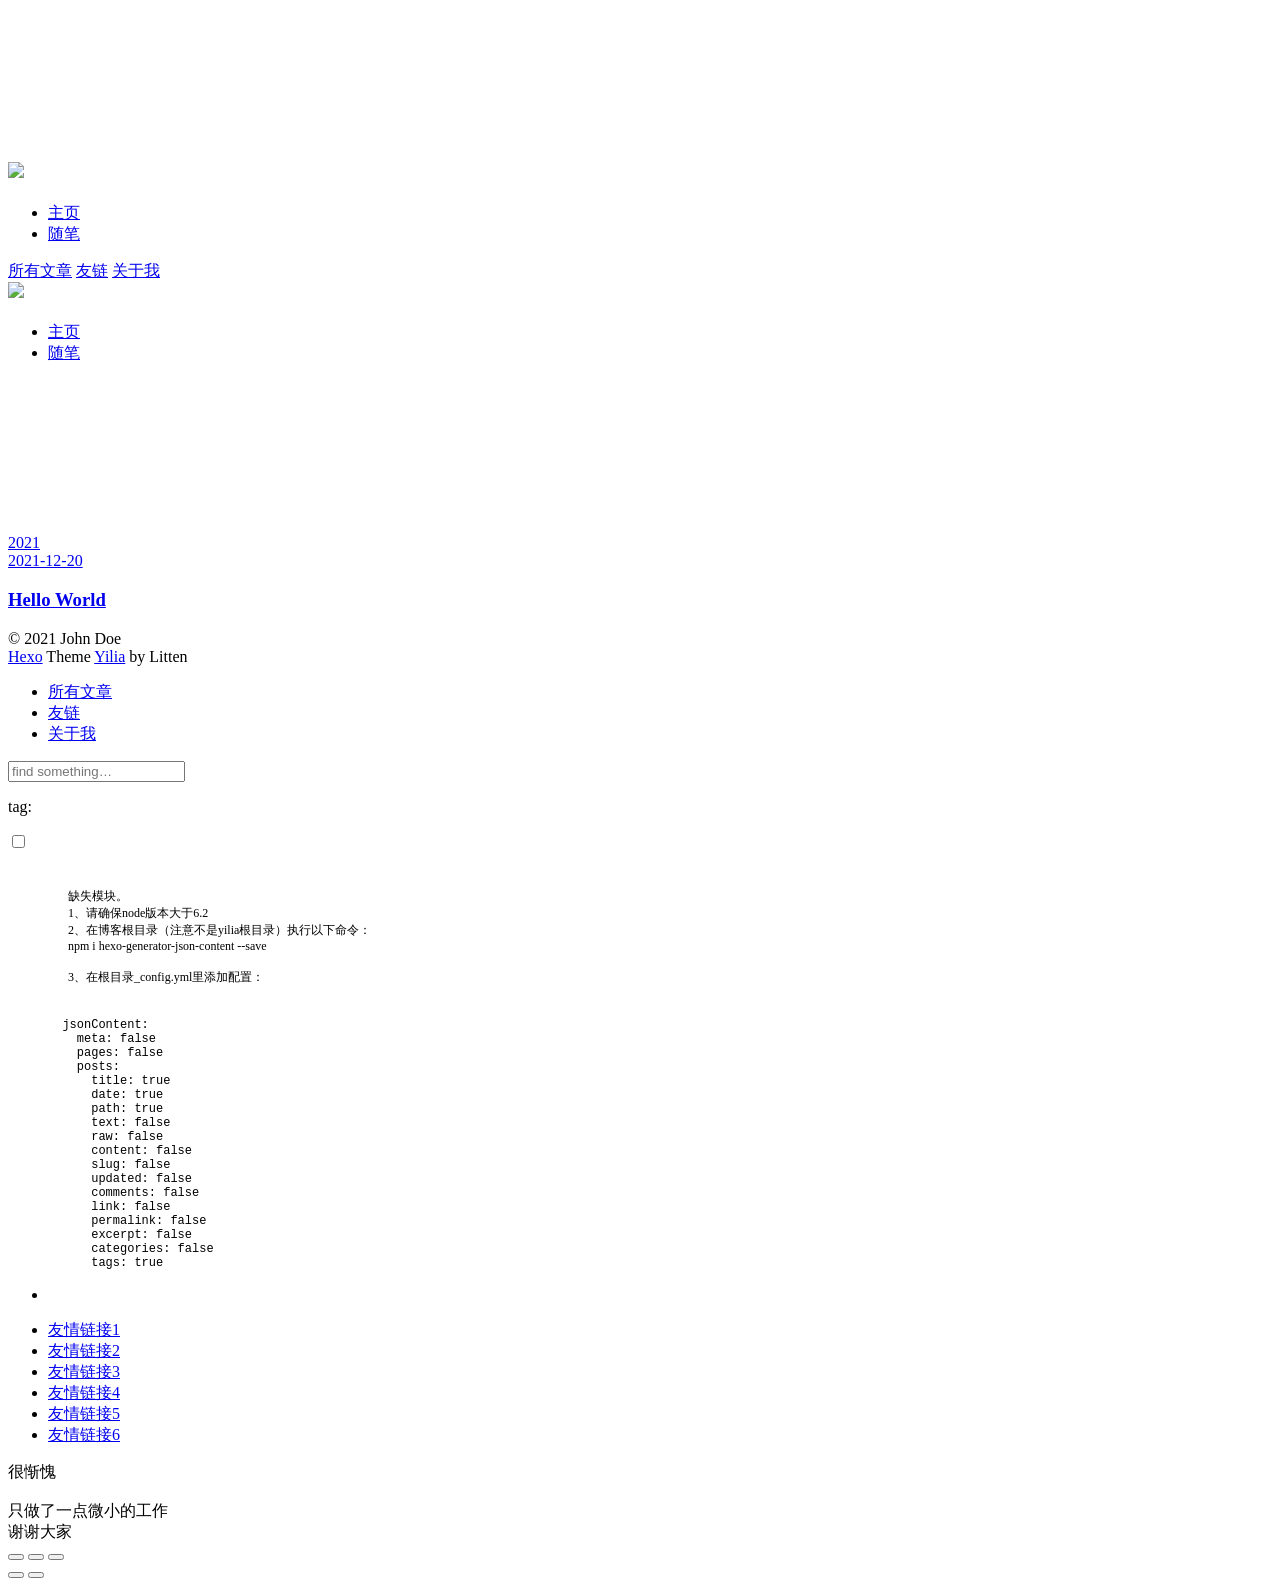
==== commit 75065bab: "Site updated: 2021-12-20 12:16:35" ====
--- a/archives/index.html
+++ b/archives/index.html
@@ -43,7 +43,7 @@
 <div class="intrude-less">
 	<header id="header" class="inner">
 		<a href="/" class="profilepic">
-			<img src="" class="js-avatar">
+			<img src="D:/blog/themes/yilia/source/img/tx.jpg" class="js-avatar">
 		</a>
 		<hgroup>
 		  <h1 class="header-author"><a href="/"></a></h1>
@@ -101,7 +101,7 @@
 	<div class="intrude-less">
 		<header id="header" class="inner">
 			<div class="profilepic">
-				<img src="" class="js-avatar">
+				<img src="D:/blog/themes/yilia/source/img/tx.jpg" class="js-avatar">
 			</div>
 			<hgroup>
 			  <h1 class="header-author js-header-author"></h1>
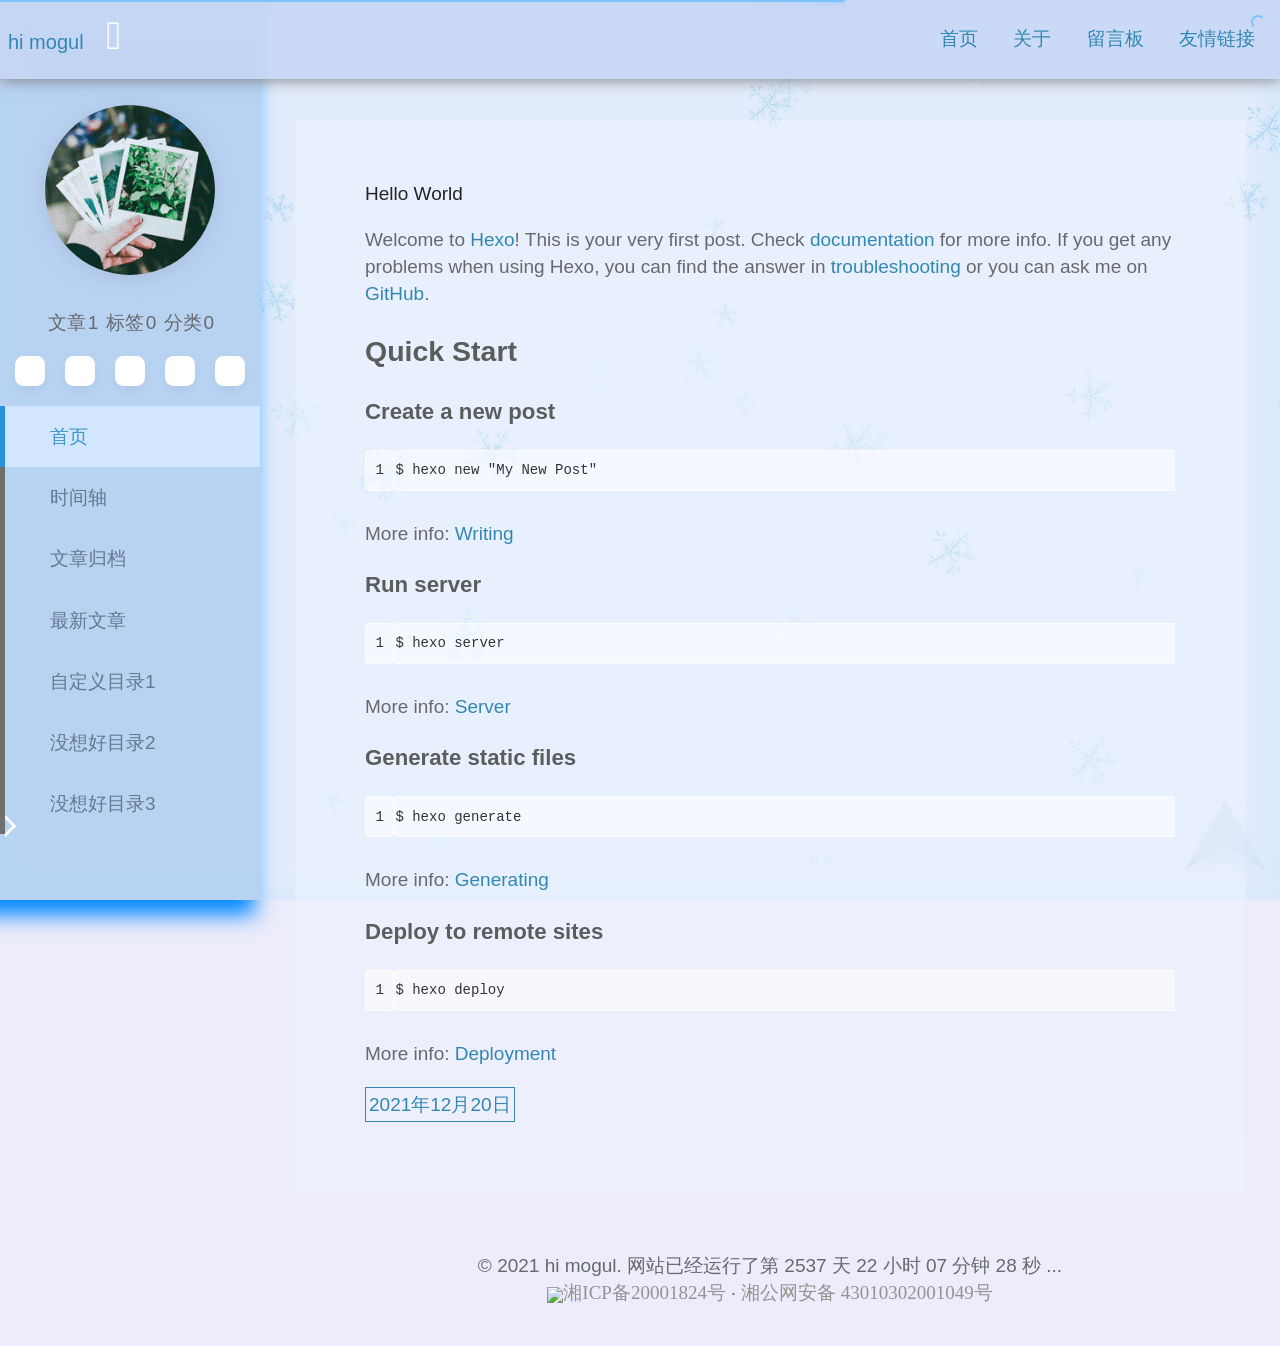
==== commit 2c2936cc: "Site updated: 2021-12-20 14:22:52" ====
--- a/archives/index.html
+++ b/archives/index.html
@@ -1,443 +1,3617 @@
 <!DOCTYPE html>
 <html>
+    <!-- Head -->
+    <!--
+ * @Autor: dearmsdan
+ * @Date: 2021-06-26 14:20:44
+ * @LastEditTime: 2021-06-26 14:30:44
+ * @Description: 
+-->
+
+  
+
 <head>
-  <meta charset="utf-8">
-  
-  <meta name="renderer" content="webkit">
-  <meta http-equiv="X-UA-Compatible" content="IE=edge" >
-  <link rel="dns-prefetch" href="http://example.com">
-  <title>Archives | Hexo</title>
-  <meta name="viewport" content="width=device-width, initial-scale=1, maximum-scale=1">
-  <meta property="og:type" content="website">
-<meta property="og:title" content="Hexo">
-<meta property="og:url" content="http://example.com/archives/index.html">
-<meta property="og:site_name" content="Hexo">
-<meta property="og:locale" content="en_US">
-<meta property="article:author" content="John Doe">
-<meta name="twitter:card" content="summary">
-  
-    <link rel="alternative" href="/atom.xml" title="Hexo" type="application/atom+xml">
-  
-  
-    <link rel="icon" href="/favicon.png">
-  
-  <link rel="stylesheet" type="text/css" href="/./main.0cf68a.css">
-  <style type="text/css">
-  
-    #container.show {
-      background: linear-gradient(200deg,#a0cfe4,#e8c37e);
-    }
-  </style>
-  
-
-  
-
+	<title>归档 -  hi mogul</title>
+	<meta http-equiv="content-type" content="text/html; charset=utf-8">
+	<meta name="keywords" content="hi mogul,hexo-theme-dearmsdan一款Hexo主题宝钻蓝色,It gives people a sense of emptiness,hexo简约主题,HEXO,dearmsdan.com" />
+	<meta name="description" content="It gives people a sense of emptiness">
+	<meta name="viewport" content="width=device-width, initial-scale=1.0, maximum-scale=1.0, user-scalable=0">
+	<link rel="shortcut icon" href="/logo.png" type="image/png" />
+	
+	
+		 
+		
+	
+	
+	<link rel="stylesheet" type="text/css" href="//at.alicdn.com/t/font_1605171_5fpik914nu9.css">
+	
+	<link rel="stylesheet" type="text/css" href="/css/bootstrap-3.3.4.css">
+	
+<link rel="stylesheet" href="/css/style.css">
+
+	
+	<link rel="stylesheet" type="text/css" href="/css/avatar_user.css">
+	
+	<link rel="stylesheet" type="text/css" href="/css/social/social.css">
+	
+	<link rel="stylesheet" type="text/css" href="/css/navEffect.css">
+	
+	<link rel="stylesheet" href="/resources/dearmsdan_link/link.css">
+	
+	<link rel="stylesheet" type="text/css" href="/css/post_content.css">
+	
+	
+	<script src="/js/jquery1.10.2.min.js"></script>
+	
+	<script src="/js/jquery.slimscroll.min.js"></script>
+	
+<script src="/js/app.js"></script>
+
+	<script src="/js/bootstrap-3.3.4.js"></script>
+	
+	<script src="/js/s.js"></script>
+	
+	<script src="/js/valine.js"></script>
+	
+	
+	<script src="/resources/loadingBar/pace.min.js"></script>
+	<link rel="stylesheet" href="/resources/loadingBar/flash.css"> 
+	
+	
 <meta name="generator" content="Hexo 5.4.0"></head>
 
-<body>
-  <div id="container" q-class="show:isCtnShow">
-    <canvas id="anm-canvas" class="anm-canvas"></canvas>
-    <div class="left-col" q-class="show:isShow">
-      
-<div class="overlay" style="background: #4d4d4d"></div>
-<div class="intrude-less">
-	<header id="header" class="inner">
-		<a href="/" class="profilepic">
-			<img src="D:/blog/themes/yilia/source/img/tx.jpg" class="js-avatar">
-		</a>
-		<hgroup>
-		  <h1 class="header-author"><a href="/"></a></h1>
-		</hgroup>
-		
-
-		<nav class="header-menu">
-			<ul>
-			
-				<li><a href="/">主页</a></li>
-	        
-				<li><a href="/tags/%E9%9A%8F%E7%AC%94/">随笔</a></li>
-	        
-			</ul>
-		</nav>
-		<nav class="header-smart-menu">
-    		
-    			
-    			<a q-on="click: openSlider(e, 'innerArchive')" href="javascript:void(0)">所有文章</a>
-    			
-            
-    			
-    			<a q-on="click: openSlider(e, 'friends')" href="javascript:void(0)">友链</a>
-    			
-            
-    			
-    			<a q-on="click: openSlider(e, 'aboutme')" href="javascript:void(0)">关于我</a>
-    			
-            
-		</nav>
-		<nav class="header-nav">
-			<div class="social">
-				
-					<a class="github" target="_blank" href="#" title="github"><i class="icon-github"></i></a>
-		        
-					<a class="weibo" target="_blank" href="#" title="weibo"><i class="icon-weibo"></i></a>
-		        
-					<a class="rss" target="_blank" href="#" title="rss"><i class="icon-rss"></i></a>
-		        
-					<a class="zhihu" target="_blank" href="#" title="zhihu"><i class="icon-zhihu"></i></a>
-		        
-			</div>
-		</nav>
-	</header>		
-</div>
-
-    </div>
-    <div class="mid-col" q-class="show:isShow,hide:isShow|isFalse">
-      
-<nav id="mobile-nav">
-  	<div class="overlay js-overlay" style="background: #4d4d4d"></div>
-	<div class="btnctn js-mobile-btnctn">
-  		<div class="slider-trigger list" q-on="click: openSlider(e)"><i class="icon icon-sort"></i></div>
-	</div>
-	<div class="intrude-less">
-		<header id="header" class="inner">
-			<div class="profilepic">
-				<img src="D:/blog/themes/yilia/source/img/tx.jpg" class="js-avatar">
-			</div>
-			<hgroup>
-			  <h1 class="header-author js-header-author"></h1>
-			</hgroup>
-			
-			
-			
-				
-			
-				
-			
-			
-			
-			<nav class="header-nav">
-				<div class="social">
-					
-						<a class="github" target="_blank" href="#" title="github"><i class="icon-github"></i></a>
-			        
-						<a class="weibo" target="_blank" href="#" title="weibo"><i class="icon-weibo"></i></a>
-			        
-						<a class="rss" target="_blank" href="#" title="rss"><i class="icon-rss"></i></a>
-			        
-						<a class="zhihu" target="_blank" href="#" title="zhihu"><i class="icon-zhihu"></i></a>
-			        
-				</div>
-			</nav>
-
-			<nav class="header-menu js-header-menu">
-				<ul style="width: 50%">
+
+<div class="toping"></div>
+
+
+
+	
+    <body>
+		<div id="dearmsdan">
+		<!-- Header -->
+		
+<nav class="navbar navbar-default navbar-fixed-top">
+		<div class="brand"> 
+			<a>
+				<i id="dearmsdan-logo" style="font-size:50px;vertical-align: middle;"
+			class="DearMsDanIconFont icon-zh"></i>
 				
 				
-					<li style="width: 50%"><a href="/">主页</a></li>
-		        
-					<li style="width: 50%"><a href="/tags/%E9%9A%8F%E7%AC%94/">随笔</a></li>
-		        
+			</a>
+			<a href="/">
+				<span style="font-size: 20px;">hi mogul</span>
+			</a>
+		</div>
+		<div class="nav-list"> 
+			
+			<a href="/" title="首页">
+				<span>
+					首页
+				</span>
+			</a>
+			
+			<a href="/about.html" title="关于">
+				<span>
+					关于
+				</span>
+			</a>
+			
+			<a href="/valine.html" title="留言板">
+				<span>
+					留言板
+				</span>
+			</a>
+			
+			<a href="/link.html" title="友情链接">
+				<span>
+					友情链接
+				</span>
+			</a>
+			
+		</div>
+	
+	
+      <div class="mobile">
+        <div class="mobile-inner">
+          <div class="mobile-inner-header">
+            <div class="mobile-inner-header-icon mobile-inner-header-icon-out">
+				<span></span><span></span>
+			  </div>
+          </div>
+         	<div class="mobile-inner-nav"> 
+				
+				<a href="/" title="首页">
+					<span>
+						首页
+					</span>
+				</a>
+				
+				<a href="/about.html" title="关于">
+					<span>
+						关于
+					</span>
+				</a>
+				
+				<a href="/valine.html" title="留言板">
+					<span>
+						留言板
+					</span>
+				</a>
+				
+				<a href="/link.html" title="友情链接">
+					<span>
+						友情链接
+					</span>
+				</a>
+				
+			</div>
+        </div>
+    </div>
+	
+<script>
+	$(window).load(function () {
+	  $(".mobile-inner-header-icon").click(function(){
+	  	$(this).toggleClass("mobile-inner-header-icon-click mobile-inner-header-icon-out");
+	  	$(".mobile-inner-nav").slideToggle(250);
+	  });
+	  $(".mobile-inner-nav a").each(function( index ) {
+	  	$( this ).css({'animation-delay': (index/10)+'s'});
+	  });
+	});
+</script>
+	
+	
+	
+	
+	<div class="container-fluid">
+		<div class="navbar-btn" style="padding: 0; padding-top: 10px;">
+			<button type="button" class="btn-toggle-fullwidth btn-toggle-mx">
+				<i class="DearMsDanIconFont">&#xe623;</i>
+			</button>
+		</div>
+	</div>
+</nav>
+
+
+
+<div id="sidebar-nav" class="sidebar">
+
+<div class="dearmsdan-bg">
+	<div class="dearmsdano div_bg"></div>		
+</div>
+
+
+		<div class="sidebar-scroll">
+			<div class="sidebar-author">
+				<a href="/">
+					
+						<img src="/Pexels.gif">
+						<img src="/logo.png">
+					
+				</a>
+			</div>
+			<nav>
+				
+				<div class="dearmsdan-count">
+					<span>文章</span>1
+					<span>标签</span>0
+					<span>分类</span>0
+				</div>		
+			<div class="social-btns">
+				
+				
+					<a target="_blank" class="btn GitHub" href="https://github.com/ZHD99/">
+						
+            		<i class="DearMsDanIconFont icon-git"></i>
+						
+        			</a>
+				
+					<a target="_blank" class="btn email" href="mailto:dearmsdan@outlook.com">
+						
+            		<i class="DearMsDanIconFont icon-youxiang"></i>
+						
+        			</a>
+				
+					<a target="_blank" class="btn netease" href="https://music.163.com/">
+						
+            		<i class="DearMsDanIconFont icon-netease"></i>
+						
+        			</a>
+				
+					<a target="_blank" class="btn qq" href="https://wpa.qq.com/msgrd?v=3&uin=2646405301&site=qq&menu=yes">
+						
+            		<i class="DearMsDanIconFont icon-qq"></i>
+						
+        			</a>
+				
+					<a target="_blank" class="btn weibo" href="https://weibo.com/">
+						
+            		<i class="DearMsDanIconFont icon-weibo"></i>
+						
+        			</a>
+				
+				</div>
+				
+		 
+				
+		
+				<ul class="nav">	
+					<li>
+						<a target="_self" href="/" class="iframe_link active"><span>首页</span>
+						</a>
+					</li>
+					
+						<li>
+							<a id="axis" target="_self" href="/axis.html" class="nav-togg">
+								<span>时间轴</span>
+							</a>
+						</li>
+					
+					
+					
+					
+
+					  
+					  <!--
+ * @Autor: dearmsdan
+ * @Date: 2021-06-26 09:26:54
+ * @LastEditTime: 2021-06-26 10:51:23
+ * @Description: 
+-->
+
+
+
+
+					  
+					  <!--
+ * @Autor: dearmsdan
+ * @Date: 2021-06-26 09:26:54
+ * @LastEditTime: 2021-06-26 11:15:20
+ * @Description: 
+-->
+
+
+
+
+
+					  
+					  
+
+  
+  <li>
+	  <a href="javascript:;" class="nav-togg" target="_self" ><span>文章归档</span>
+	  </a>
+    <div>
+      <ul class="archive-list"><li class="archive-list-item"><a class="archive-list-link" href="/archives/2021/12/">December 2021</a></li></ul>
+    </div>
+  </li>
+  
+
+
+					  
+					  
+
+
+
+  
+  <li>
+	  <a href="javascript:;" class="nav-togg" target="_self" ><span>最新文章</span>
+	  </a>
+    <div>
+      <ul>
+        
+          <li style="font-size: 16px;">
+            <a href="/2021/12/20/hello-world/">Hello World</a>
+          </li>
+        
+      </ul>
+    </div>
+  </li>
+  
+
+					  
+					
+					
+				
+					<li>
+						<a href="javascript:;" class="nav-togg" target="_self" title="自定义目录1">自定义目录1</a>
+						<div>
+							<ul>
+							
+								<li>
+									<a href="https://www.baidu.com/" class="nav-togg" target="_self" title="没想好1">没想好1</a>
+								</li>
+									
+							
+								<li>
+									<a href="mailto:dearmsdan@outlook.com" class="nav-togg" target="_self" title="email">email</a>
+								</li>
+									
+							
+								<li>
+									<a href="/about3.html" class="nav-togg" target="_self" title="没想好3">没想好3</a>
+								</li>
+									
+								
+							</ul>
+						</div>
+					</li>
+				
+					<li>
+						<a href="javascript:;" class="nav-togg" target="_self" title="没想好目录2">没想好目录2</a>
+						<div>
+							<ul>
+							
+								<li>
+									<a href="/about3.html" class="nav-togg" target="_self" title="地址1">地址1</a>
+								</li>
+									
+							
+								<li>
+									<a href="/about2.html" class="nav-togg" target="_self" title="地址2">地址2</a>
+								</li>
+									
+							
+								<li>
+									<a href="/about1.html" class="nav-togg" target="_self" title="地址3">地址3</a>
+								</li>
+									
+								
+							</ul>
+						</div>
+					</li>
+				
+					<li>
+						<a href="javascript:;" class="nav-togg" target="_self" title="没想好目录3">没想好目录3</a>
+						<div>
+							<ul>
+							
+								<li>
+									<a href="/about3.html" class="nav-togg" target="_self" title="没想好1">没想好1</a>
+								</li>
+									
+							
+								<li>
+									<a href="/about2.html" class="nav-togg" target="_self" title="没想好2">没想好2</a>
+								</li>
+									
+							
+								<li>
+									<a href="/about1.html" class="nav-togg" target="_self" title="没想好3">没想好3</a>
+								</li>
+									
+								
+							</ul>
+						</div>
+					</li>
+					
+					
+					
 				</ul>
 			</nav>
-		</header>				
-	</div>
-	<div class="mobile-mask" style="display:none" q-show="isShow"></div>
-</nav>
-
-      <div id="wrapper" class="body-wrap">
-        <div class="menu-l">
-          <div class="canvas-wrap">
-            <canvas data-colors="#eaeaea" data-sectionHeight="100" data-contentId="js-content" id="myCanvas1" class="anm-canvas"></canvas>
-          </div>
-          <div id="js-content" class="content-ll">
-            
-  
-  
+		</div>
+</div>
+
+
+
+
+
+
+
+
+
+
+
+				
+	
+	<style>
+/* CSS */
+.canvas {
+    position:fixed;
+    width: 1920px;
+    height: 862px;
+    left: -360px;
+    top: 0;
+    z-index: -1;
+}
+	</style>
+<canvas class="canvas dearmsdan-canvas" width="1920" height="862"></canvas>
+<canvas class="canvas dearmsdan-festival dearmsdan-canvas" width="1920" height="862"></canvas>
+
+
+
+
+
+
+
+
+
+
+
+
+<div class="dearmsdan-bg">
+	<div class="div_bg"></div>		
+</div>
+
+
+
+
+<script>
+    //background-image: url(https://img.xjh.me/random_img.php?type=bg&ctype=nature&return=302);
+</script>
+			<div class="main">
+				<div class="main-content">
+					
+
+
+
+
+<style>
+.dearmsdan-post {
+	webkit-transform: translateZ(0);
+	-moz-transform: translateZ(0);
+	-ms-transform: translateZ(0);
+	-o-transform: translateZ(0);
+	transform: translateZ(0);
+}
+.dearmsdan-post:hover{
+	webkit-transform: translateZ(0);
+	-moz-transform: translateZ(0);
+	-ms-transform: translateZ(0);
+	-o-transform: translateZ(0);
+	transform: translateZ(0);
+}
+</style>
+
+
+<style>
+@media screen and (max-width: 1024px){
+	.dearmsdan-more{    
+    opacity: 1!important;
+	}
+	.dearmsdan-more{  
+		display: contents!important;	
+	}
+	.dearmsdan-toping{
+		display: inline-block;
+		left: 10px;
+		top: 0;
+		z-index: 2;
+		color: #FFFFFF;
+		padding: 0 10px;
+		border-radius: 4px;
+		font-style: normal;
+		background-color: rgba(234, 67, 74, 0.7);
+	}
+	.dearmsdan-post:hover .dearmsdan-toping {display: inline-block!important;}
+}
+
+@media screen and (min-width: 1024px){
+	.dearmsdan-toping{
+		display: none;
+		position: fixed;
+		left: 10px;
+		top: 0;
+		z-index: 2;color: #FFFFFF;
+		clip-path: polygon(100% 0, 100% 100%, 50% 70%, 0 100%, 0 0);
+		background-color: rgba(255, 0, 0, 0.51);    
+		background: -webkit-gradient(linear, left bottom,left top, from(transparent), color-stop(100%, rgba(255, 0, 0, 0.51)));
+    	background: gradient(linear, left bottom,left top, from(transparent), color-stop(100%, rgba(255, 0, 0, 0.51)));
+		height: 61px;
+		width: 41px;
+	}
+}
+	.dearmsdan-more{   
+	display: inline-block;
+    float: right;
+    background-color: rgba(204, 196, 196, 0.45);
+    padding: .5rem 1rem;
+    border-radius: 4px;
+    color: #919191!important;
+    text-decoration: none;
+    opacity: 0;
+    -webkit-transition: opacity 1.2s;
+    transition: opacity 1.2s;
+    will-change: opacity;
+        -moz-user-select: none; /*火狐*/
+        -webkit-user-select: none; /*webkit浏览器*/
+        -ms-user-select: none; /*IE10*/
+        -khtml-user-select: none; /*早期浏览器*/
+        -o-user-select: none; /* Opera*/
+        user-select: none;
+	}
+	.dearmsdan-post:hover .dearmsdan-more {
+		opacity: 1;
+		animation: fade-in;
+		animation-duration: 0.6s;
+		-webkit-animation: fade-in 0.6s;
+	}
+	
+	@keyframes fade-in {  
+    0% {opacity: 0;}/*初始状态 透明度为0*/  
+    40% {opacity: 0;}/*过渡状态 透明度为0*/  
+    100% {opacity: 1;}/*结束状态 透明度为1*/  
+	}  
+	@-webkit-keyframes fade-in {/*针对webkit内核*/  
+		0% {opacity: 0;}  
+		40% {opacity: 0;}  
+		100% {opacity: 1;}  
+	}  
+	.dearmsdan-post:hover .dearmsdan-toping {display: block;}
+	.dearmsdan-tags{
+	}
+	.dearmsdan-tags a{
+		color: #fff; 
+		font-size: 15px; 
+	}
+	.dearmsdan-tags a {
+    text-overflow: ellipsis;
+    overflow: hidden;
+    white-space: nowrap;
+	}
+	
+</style>
+
+
+<style>
+	
+@media screen and (min-width: 1024px){
+	.dearmsdan-post:hover{
+   		border: none;
+		transform: translateY(-20px);
+		-webkit-transform: translateY(-20px);
+		-moz-transform: translateY(-20px);
+		background-color: rgba(255, 255, 255, 0.3);
+	}
+	.dearmsdan-post{    
+		padding: 60px 70px!important;
+	}
+}
+	.dearmsdan-post{    
+/*   		border: 1px #b8c7ff solid;*/
+		margin: 0px;    margin-bottom: 20px;
+        background-color: rgba(240, 248, 255, 0.4);
+	}
+</style>
+
+
+
+
+
+
+<div class="dearmsdan">
+	<section class="dearmsdan-posts">
     
     
+    
+    
+    
+		
+    <div class="dearmsdan-post" id="dearmsdanIndex">
+		<div class="dearmsdan-inner-content">
+		<div class="dearmsdan-inner-img">
+			<div class="dearmsdan-cover-content">
+				<a href="/2021/12/20/hello-world/">
+					<div class="dearmsdan-title"> 
+						Hello World
+					</div>
+				</a>
+			</div>
+			
+		</div>
+
+			<article>
+				
+				<p>Welcome to <a target="_blank" rel="noopener" href="https://hexo.io/">Hexo</a>! This is your very first post. Check <a target="_blank" rel="noopener" href="https://hexo.io/docs/">documentation</a> for more info. If you get any problems when using Hexo, you can find the answer in <a target="_blank" rel="noopener" href="https://hexo.io/docs/troubleshooting.html">troubleshooting</a> or you can ask me on <a target="_blank" rel="noopener" href="https://github.com/hexojs/hexo/issues">GitHub</a>.</p>
+<h2 id="Quick-Start"><a href="#Quick-Start" class="headerlink" title="Quick Start"></a>Quick Start</h2><h3 id="Create-a-new-post"><a href="#Create-a-new-post" class="headerlink" title="Create a new post"></a>Create a new post</h3><figure class="highlight bash"><table><tr><td class="gutter"><pre><span class="line">1</span><br></pre></td><td class="code"><pre><span class="line">$ hexo new <span class="string">&quot;My New Post&quot;</span></span><br></pre></td></tr></table></figure>
+
+<p>More info: <a target="_blank" rel="noopener" href="https://hexo.io/docs/writing.html">Writing</a></p>
+<h3 id="Run-server"><a href="#Run-server" class="headerlink" title="Run server"></a>Run server</h3><figure class="highlight bash"><table><tr><td class="gutter"><pre><span class="line">1</span><br></pre></td><td class="code"><pre><span class="line">$ hexo server</span><br></pre></td></tr></table></figure>
+
+<p>More info: <a target="_blank" rel="noopener" href="https://hexo.io/docs/server.html">Server</a></p>
+<h3 id="Generate-static-files"><a href="#Generate-static-files" class="headerlink" title="Generate static files"></a>Generate static files</h3><figure class="highlight bash"><table><tr><td class="gutter"><pre><span class="line">1</span><br></pre></td><td class="code"><pre><span class="line">$ hexo generate</span><br></pre></td></tr></table></figure>
+
+<p>More info: <a target="_blank" rel="noopener" href="https://hexo.io/docs/generating.html">Generating</a></p>
+<h3 id="Deploy-to-remote-sites"><a href="#Deploy-to-remote-sites" class="headerlink" title="Deploy to remote sites"></a>Deploy to remote sites</h3><figure class="highlight bash"><table><tr><td class="gutter"><pre><span class="line">1</span><br></pre></td><td class="code"><pre><span class="line">$ hexo deploy</span><br></pre></td></tr></table></figure>
+
+<p>More info: <a target="_blank" rel="noopener" href="https://hexo.io/docs/one-command-deployment.html">Deployment</a></p>
+
+				
+			</article>
+			<div class="dearmsdan-post-Statistics">
+				<a>2021年12月20日</a>
+				
+				
+			</div>
+		</div>
+		<a href="/2021/12/20/hello-world/"><div class="dearmsdan-more">阅读更多...</div></a>
+		
+    </div>
+    
+	
+    
+</section>
+	
+
+
+
+<!--
+        prev_text: '<i class="iconfont">&#xe617;</i>',
+        next_text: '<i class="iconfont">&#xe627;</i>'
+-->
+</div>
+
+
+
+
+
+
+
+
+
+
+
+    				
+					
+	
+	<script src="/resources/jscex/jscex.min.js"></script>
+	<script src="/resources/jscex/jscex-parser.js"></script>
+	<script src="/resources/jscex/jscex-jit.js"></script>
+	<script src="/resources/jscex/jscex-builderbase.min.js"></script>
+	<script src="/resources/jscex/jscex-async.min.js"></script>
+	<script src="/resources/jscex/jscex-async-powerpack.min.js"></script>
+
+
+<style>
+	footer{    
+		position: static;
+    	padding: 20px;
+		/*margin-top: 50px;*/
+    	text-align: center;
+		font-size: inherit;
+}
+	.footer:hover{        
+    	background: rgba(84, 76, 76, 0.08);
+    	/*background-image: url('/resources/snow.gif')!important;*/
+    	background-size: contain!important;
+		box-shadow: 0 4px 24px rgb(109, 108, 108);
+		transition: all 0.6s cubic-bezier(0.165, 0.84, 0.44, 1) 0s;
+		text-decoration: none;
+}
+	.footer a{
+		text-decoration: none;
+    	color: #7d7dff;
+		font-family: initial;
+	}
+	.footer a:hover{
+    color: rgba(255, 255, 255, 0)!important;
+	}
+	.footer .footer-logo{
+		color: #2c97e8;
+	}
+	.footer .footer-logo img{   
+		margin-left: 20px;
+	}
+	.foor{
+	overflow: hidden;
+    white-space: nowrap;
+    text-overflow: ellipsis;
+	}
+	
+	.footer a::after {
+	/*	color: #7cc2ff;*/
+	  -webkit-transition: width 0.35s;
+	  transition: width 0.35s;
+	  content: "";
+	  right: 0;
+	  width: 0;
+	  bottom: -2px;
+	  position: absolute;
+	  border-bottom: 2px solid;
+	}
+	.footer a:hover:after {
+		left: 1%;
+		right: 1%;
+		opacity: 1;
+		-webkit-transition: all .5s;
+		-o-transition: all .5s;
+		-ms-transition: all .5s;
+		transition: all .5s;
+	}
+</style>
+
+
+<footer class="footer">	
+	<div class="footer-content">
+		<div class="foor"></div>
+		<div class="foor">
+			© 2021 
+			hi mogul.  
+			 <span id="dearmsdan-time-box"> 
+				 网站已经运行了<span id="dearmsdan-time"></span>
+			 </span>...
+		</div>
+		<div class="foor">
+			<a style='color:#939393;' href='http://hn.beian.miit.gov.cn/' target='_blank'> <img width='16px' src='https://img.alicdn.com/tfs/TB1..50QpXXXXX7XpXXXXXXXXXX-40-40.png' />湘ICP备20001824号 </a>·<a target='_blank' href='http://www.beian.gov.cn/portal/registerSystemInfo' style='display:inline-block;text-decoration:none;height:20px;line-height:20px;'><p style='height:20px;line-height:20px;margin: 0px 0px 0px 5px; color:#939393;'>湘公网安备 43010302001049号</p></a>
+		</div>
+	</div>
+</footer>
+<script>
+
+var $win = $(window);
+var clientWidth = $win.width();
+var clientHeight = $win.height();
+
+/* $(window).resize(function() {
+    var newWidth = $win.width();
+    var newHeight = $win.height();
+    if (newWidth != clientWidth && newHeight != clientHeight) {
+        location.replace(location);
+    }
+}); */
+ 
+(function($) {
+	$.fn.typewriter = function() {
+		this.each(function() {
+			var $ele = $(this), str = $ele.html(), progress = 0;
+			$ele.html('');
+			var timer = setInterval(function() {
+				var current = str.substr(progress, 1);
+				if (current == '<') {
+					progress = str.indexOf('>', progress) + 1;
+				} else {
+					progress++;
+				}
+				$ele.html(str.substring(0, progress) + (progress & 1 ? '_' : ''));
+				if (progress >= str.length) {
+					clearInterval(timer);
+				}
+			}, 75);
+		});
+		return this;
+	};
+})(jQuery);
+ 
+function timeElapse(date){
+	var current = Date();
+	var seconds = (Date.parse(current) - Date.parse(date)) / 1000;
+	var days = Math.floor(seconds / (3600 * 24));
+	seconds = seconds % (3600 * 24);
+	var hours = Math.floor(seconds / 3600);
+	if (hours < 10) {
+		hours = "0" + hours;
+	}
+	seconds = seconds % 3600;
+	var minutes = Math.floor(seconds / 60);
+	if (minutes < 10) {
+		minutes = "0" + minutes;
+	}
+	seconds = seconds % 60;
+	if (seconds < 10) {
+		seconds = "0" + seconds;
+	}
+	var result = "第 <span class=\"digit\">" + days + "</span> 天 <span class=\"digit\">" + hours + "</span> 小时 <span class=\"digit\">" + minutes + "</span> 分钟 <span class=\"digit\">" + seconds + "</span> 秒"; 
+	$("#dearmsdan-time").html(result);
+}
+    </script>
+	<script>
+	
+	
+	
+	
+	
+	var textAnimate = eval(Jscex.compile("async", function () 
+		{
+		    var together = new Date();
+		    together.setFullYear(2019,11, 25); 			//时间年月日，注意月份是0-11
+		    together.setHours(0);						//小时	
+		    together.setMinutes(0);						//分钟
+		    together.setSeconds(0);						//秒前一位
+		    together.setMilliseconds(0);				//秒第二位
+            $("#dearmsdan-time-box").fadeIn(500);
+            while (true) {
+                timeElapse(together);
+                $await(Jscex.Async.sleep(1000));
+            }
+		}));
+ 
+		textAnimate().start();
+
+	
+	
+	
+	
+	</script>
+
+
+
+				</div>
+			</div>
+		</div>
+
+		
+	
+	
+
+
+
+
+	
+
+
+<script>
+      var browsehappy_config = {
+        ie: 12,
+        type: 'box',
+        debug: false,
+        tip: "站点目前不支持 IE 请 ↓↓↓",
+        show:['chrome','firefox','360','qq','opera']
+      };
+    </script>
+    <script src="https://cdn.jsdelivr.net/gh/a632079/browserhappy@0.0.1/browserhappy.min.js"></script>
+
+
+<!--
+ * @Autor: dearmsdan
+ * @Date: 2021-02-09 12:56:49
+ * @LastEditTime: 2021-06-26 08:04:38
+ * @Description: 
+-->
+
+<link href="/resources/meuplayer/css/player.css" rel="stylesheet" type="text/css" />
+
+<!--id="jp_container_N" 的 为播放器初始位置style="left: 0px;    0或者-480 -->
+<div id="jp_container_N" class="jp-video jp-video-270p" role="application" aria-label="media player" style="left: -480px; height: 94px; bottom: 20px;">
+	<div class="jp-type-playlist">
+		<div id="jquery_jplayer_N" class="jp-jplayer" style="width: 90px; height: 90px;">	<img id="jp_poster_0" style="width: 90px; height: 90px; display: none;" src="">
+			<audio id="jp_audio_0" preload="metadata" src="" title="加载中...."></audio>
+			<video id="jp_video_0" preload="metadata" title="加载中...." style="width: 0px; height: 0px;"></video>
+		</div>
+		<div class="jp-gui">
+			<div class="jp-video-play" style="display: none;">
+				<button class="jp-video-play-icon" role="button" tabindex="0">播放</button>
+			</div>
+			<div class="jp-interface">
+				<div class="jp-progress">
+					<div class="jp-seek-bar" style="width: 100%;">
+						<div class="jp-play-bar" style="overflow: hidden; width: 0%;"></div>
+					</div>
+				</div>
+				<div class="jp-current-time" role="timer" aria-label="time">00:00</div>
+				<div class="jp-duration" role="timer" aria-label="duration">05:25</div>
+				<div class="jp-controls-holder">
+					<div class="jp-controls">
+						<button class="jp-previous" role="button" tabindex="0">上一曲</button>
+						<button class="jp-play" role="button" tabindex="0">播放</button>
+						<button class="jp-next" role="button" tabindex="0">下一曲</button>
+						<button class="jp-stop" role="button" tabindex="0">暂停</button>
+					</div>
+					<div class="jp-volume-controls">
+						<button class="jp-mute" role="button" tabindex="0">静音</button>
+						<button class="jp-volume-max" role="button" tabindex="0">最大音量</button>
+						<div class="jp-volume-bar">
+							<div class="jp-volume-bar-value" style="width: 80%;"></div>
+						</div>
+					</div>
+					<div class="jp-toggles">
+						<button class="jp-repeat" role="button" tabindex="0">重复</button>
+						<button class="jp-shuffle" role="button" tabindex="0">随机</button>
+					</div>
+				</div>
+				<div class="jp-details" style="display: none;">
+				<div class="jp-title" aria-label="title">加载中....</div>
+				</div>
+			</div>
+		</div>
+		<div class="jp-playlist">
+			<div class="jp-playlist-box" style="height: 0px;">
+				<ul style="height: 1000px; display: block; top: 0px;">
+					
+				</ul>
+			</div>
+		</div>
+		<div class="jp-no-solution" style="display: none;">
+			<span style="transform: rotate(180deg);">升级需要</span> 您浏览器赞不支持播放，请更新版本
+			<a href="http://get.adobe.com/flashplayer" target="_blank">Flash插件</a>.
+		</div>
+	</div>
+
+	<div class="scrollBar" style="display: block;">
+		<div class="bar" style="top: 0px;"></div>
+	</div>
+
+	<button type="button" class="folded_bt" title="点击收缩" id="btnfold" style="top: 0px;">
+	<span style="transform: rotate(0deg);"></span><!--transform: rotate(180deg);或者transform: rotate(0deg); -->
+	</button>
+
+	<div id="listClose"></div>
+
+</div>
+
+
+<script async src="/resources/meuplayer/player/player.js"></script>
+<script async src="/resources/meuplayer/player/playlist.js"></script>
+<script type="text/javascript">
+
+   if (window.addEventListener) {window.addEventListener("load",dearmsdanPlaylist, false); } 
+   else if (window.attachEvent) { window.attachEvent("onload",dearmsdanPlaylist);}  
+   else{window.onload =dearmsdanPlaylist; }
       
-      
-      <section class="archives-wrap">
-        <div class="archive-year-wrap">
-          <a href="/archives/2021" class="archive-year">2021</a>
-        </div>
-        <div class="archives">
-    
-    <article class="archive-article archive-type-post">
-  <div class="archive-article-inner">
-    <header class="archive-article-header">
-      	<div class="article-meta">
-	      	<a href="/2021/12/20/hello-world/" class="archive-article-date">
-  	<time datetime="2021-12-20T02:31:24.144Z" itemprop="datePublished"><i class="icon-calendar icon"></i>2021-12-20</time>
-</a>
-        </div>
-    	 
-  
-    <h1 itemprop="name">
-      <a class="archive-article-title" href="/2021/12/20/hello-world/">Hello World</a>
-    </h1>
-  
-
-        <div class="article-info info-on-right">
-          
-          
-
-        </div>
-        <div class="clearfix"></div>
-    </header>
-  </div>
-</article>
-  
-  
-    </div></section>
-  
-
-    
-
-
-          </div>
-        </div>
-      </div>
-      <footer id="footer">
-  <div class="outer">
-    <div id="footer-info">
-    	<div class="footer-left">
-    		&copy; 2021 John Doe
-    	</div>
-      	<div class="footer-right">
-      		<a href="http://hexo.io/" target="_blank">Hexo</a>  Theme <a href="https://github.com/litten/hexo-theme-yilia" target="_blank">Yilia</a> by Litten
-      	</div>
+
+function dearmsdanPlaylist(){
+	
+var myPlaylist = new jPlayerPlaylist({
+		jPlayer: "#jquery_jplayer_N",
+		cssSelectorAncestor: "#jp_container_N",
+		error: function(event){ }
+	},[
+   
+   	{	
+    		title: "Right Here Waiting",
+			artist: "Richard Marx",
+    		mp3: "http://music.163.com/song/media/outer/url?id=3313653.mp3",
+    		poster: "http://p2.music.126.net/_62h3kA2WCrYEXWL0yaJ7Q==/1743825441658717.jpg?param=130y130"
+	},
+   
+   	{	
+    		title: "勇气",
+			artist: "棉子",
+    		mp3: "http://music.163.com/song/media/outer/url?id=1411358329.mp3",
+    		poster: "http://p2.music.126.net/QcWNRX_0uhckImvF2nN1xA==/109951164573973377.jpg?param=130y130"
+	},
+   
+   	{	
+    		title: "东京不太热",
+			artist: "封茗囧菌",
+    		mp3: "http://music.163.com/song/media/outer/url?id=34723470.mp3",
+    		poster: "http://p1.music.126.net/srjmIxgdjRlCXSjZtl2aaw==/109951163825045428.jpg?param=90y90"
+	},
+   
+   	{	
+    		title: "空山新雨后",
+			artist: "冷十三",
+    		mp3: "http://music.163.com/song/media/outer/url?id=1397565121.mp3",
+    		poster: "http://p1.music.126.net/jio03zzjVqkuofI0054Syg==/109951164433163481.jpg?param=177y177"
+	},
+   
+   	{	
+    		title: "拜拜",
+			artist: "小竖琴",
+    		mp3: "http://music.163.com/song/media/outer/url?id=1383594415.mp3",
+    		poster: "http://p1.music.126.net/aRpHnChT3GFQI7AsqCw6iA==/109951164284919406.jpg?param=130y130"
+	},
+   
+   	{	
+    		title: "冬眠",
+			artist: "司南",
+    		mp3: "http://music.163.com/song/media/outer/url?id=1398663411.mp3",
+    		poster: "http://p1.music.126.net/4KDBaQXnQywQovmqvjx-8Q==/109951164444131697.jpg?param=130y130"
+	},
+   
+   	{	
+    		title: "我的名字",
+			artist: "焦迈奇",
+    		mp3: "http://music.163.com/song/media/outer/url?id=554241732.mp3",
+    		poster: "http://p1.music.126.net/a_rb8pgC5R_hO-lfm7acSw==/109951164019567772.jpg?param=130y130"
+	},
+   
+   	{	
+    		title: "还是分开",
+			artist: "张叶蕾",
+    		mp3: "http://music.163.com/song/media/outer/url?id=465921195.mp3",
+    		poster: "http://p1.music.126.net/tH5FdakJX47uy8mlM0GMWQ==/19218363741925314.jpg?param=130y130"
+	},
+   
+   	{	
+    		title: "云烟成雨",
+			artist: "房东的猫",
+    		mp3: "http://music.163.com/song/media/outer/url?id=513360721.mp3",
+    		poster: "http://p1.music.126.net/DSTg1dR7yKsyGq4IK3NL8A==/109951163046050093.jpg?param=130y130"
+	},
+   
+],{
+    playlistOptions: {
+        autoPlay: true,
+        enableRemoveControls: true
+    },
+	loop: true,
+    swfPath: "js/",
+    supplied: "webmv, ogv, m4v, oga, mp3",
+    useStateClassSkin: true,
+    autoBlur: true,
+    smoothPlayBar: true,
+    keyEnabled: true,
+    audioFullScreen: true,
+  	volume: .14
+});
+var latest = [{
+    title: "默",
+    artist: "那英",
+    mp3: "http://music.163.com/song/media/outer/url?id=31473269.mp3 ",
+    poster: "http://p1.music.126.net/OCGt5ln0lPPtPbVJ3VEKtA==/109951163020570422.jpg?param=130y130"
+}];
+var spirit = [{
+    title: "M19+20",
+    artist: "梶浦由記",
+    mp3: "http://music.163.com/song/media/outer/url?id=591753.mp3 ",
+    poster: "http://p1.music.126.net/lW4YKD6cMgm32nI66CzWVg==/5702067301704441.jpg?param=130y130"
+}];
+	
+}
+	
+
+	
+	
+	
+	
+$("#latest li").find("a.playIcon").click(function() {
+    var k = $(this).parent("li").index();
+    myPlaylist.add({
+        title: latest[k].title,
+        artist: latest[k].artist,
+        mp3: latest[k].mp3,
+        poster: latest[k].poster
+    });
+    myPlaylist.play(-1);
+});
+$("#popular li").find("a.playIcon").click(function() {
+    var k = $(this).parent("li").index();
+    myPlaylist.add({
+        title: popular[k].title,
+        artist: popular[k].artist,
+        mp3: popular[k].mp3,
+        poster: popular[k].poster
+    });
+    myPlaylist.play(-1);
+});
+$("#rank li").find("a.playIcon").click(function() {
+    var k = $(this).parent("li").index();
+    myPlaylist.add({
+        title: rank[k].title,
+        artist: rank[k].artist,
+        mp3: rank[k].mp3,
+        poster: rank[k].poster
+    });
+    myPlaylist.play(-1);
+});
+$("#main li").find("a.playIcon").click(function() {
+    var k = $(this).parent("li").index();
+    myPlaylist.add({
+        title: main[k].title,
+        artist: main[k].artist,
+        mp3: main[k].mp3,
+        poster: main[k].poster
+    });
+    myPlaylist.play(-1);
+});
+$("#spirit li").find("a.playIcon").click(function() {
+    var k = $(this).parent("li").index();
+    myPlaylist.add({
+        title: spirit[k].title,
+        artist: spirit[k].artist,
+        mp3: spirit[k].mp3,
+        poster: spirit[k].poster
+    });
+    myPlaylist.play(-1);
+});
+$("#magic li").find("a.playIcon").click(function() {
+    var m = $(this).parent("li").index();
+    myPlaylist.add({
+        title: magic[m].title,
+        artist: magic[m].artist,
+        mp3: magic[m].mp3,
+        poster: magic[m].poster
+    });
+    myPlaylist.play(-1);
+});
+$("#playlist-remove").click(function() {
+    myPlaylist.remove();
+});
+$("#listRemove").click(function() {
+	alert("删除就都没啦");
+    myPlaylist.remove();
+});
+$("#playlist-next").click(function() {
+    myPlaylist.next();
+});
+$("#playlist-previous").click(function() {
+    myPlaylist.previous();
+});
+$("#playlist-play").click(function() {
+    myPlaylist.play();
+});
+$("#playlist-play--2").click(function() {
+    myPlaylist.play(-2);
+});
+$("#playlist-play--1").click(function() {
+    myPlaylist.play(-1);
+});
+$("#playlist-play-0").click(function() {
+    myPlaylist.play(0);
+});
+$("#playlist-play-1").click(function() {
+    myPlaylist.play(1);
+});
+$("#playlist-play-2").click(function() {
+    myPlaylist.play(2);
+});
+$("#playlist-pause").click(function() {
+    myPlaylist.pause();
+});
+$("#playlist-option-autoPlay-true").click(function() {
+    myPlaylist.option("autoPlay", true);
+});
+$("#playlist-option-autoPlay-false").click(function() {
+    myPlaylist.option("autoPlay", false);
+});
+var $bar = $(".bar");
+var $scrollBar = $(".scrollBar");
+var $maxH = $scrollBar.innerHeight() - $bar.outerHeight();
+var $ul = $(".jp-playlist ul");
+var $li = $(".jp-playlist ul li");
+var disY = 0;
+var iScale = 0;
+var iSpeed = 0;
+$ul.height(1000);
+$bar.mousedown(function(event) {
+    var event = event || window.event;
+    disY = event.clientY - $(this).position().top;
+    $(document).bind("mousemove", function(event) {
+        var event = event || window.event;
+        var iH = event.clientY - disY;
+        iH <= 0 && (iH = 0);
+        iH >= $maxH && (iH = $maxH);
+        $bar.css({
+            top: iH + "px"
+        });
+        iScale = -iH / $maxH;
+        $ul.css({
+            top: iScale * ($ul.height() - $(".jp-playlist-box").height()) + "px"
+        });
+        return false;
+    });
+    $(document).bind("mouseup", function() {
+        $(document).unbind("mousemove");
+        $(document).unbind("mouseup");
+    });
+    return false;
+});
+$(".jp-playlist-box").mouseover(function() {
+    addHandler(this, "mousewheel", mouseWheel);
+    addHandler(this, "DOMMouseScroll", mouseWheel);
+    return false;
+});
+function addHandler(element, type, handler) {
+    return element.addEventListener ? element.addEventListener(type, handler, false) : element.attachEvent("on" + type, handler, false)
+}
+function mouseWheel(event) {
+    var event = event || window.event;
+    if (event.wheelDelta) {
+        iSpeed = event.wheelDelta > 0 ? -3 : 3;
+    } else if (event.detail) {
+        iSpeed = event.detail < 0 ? -3 : 3;
+    }
+    move();
+    if (event.preventDefault) {
+        event.preventDefault();
+    }
+}
+;function move() {
+    var iH = $bar.position().top;
+    iH = iH + iSpeed;
+    iH <= 0 && (iH = 0);
+    iH >= $maxH && (iH = $maxH);
+    $bar.css({
+        top: iH + "px"
+    });
+    iScale = -iH / $maxH;
+    $ul.css({
+        top: iScale * ($ul.height() - $(".jp-playlist-box").height()) + "px"
+    });
+    return false;
+}
+;var fold = true;
+$(".jp-video").animate({
+/*默认弹出*/
+    display:'inline'
+}, "slow", function() {
+    slideIn($(this));
+});
+/*
+$(".jp-video").animate({
+    left: 0, 
+    display:'inline'
+}, "slow", function() {
+    slideOut($(this));
+}).delay(0).animate({
+    left: "-480px"
+}, 350, function() {
+    slideIn($(this));
+});
+*/
+$("#btnfold").mouseover(function() {
+    if (fold) {
+        $(".jp-video").animate({
+            left: "-480px"
+        }, 350, function() {
+            slideIn($(this));
+        });
+    } else {
+        $(".jp-video").animate({
+            left: 0
+        }, 350, function() {
+            slideOut($(this));
+        });
+    }
+});
+
+$("#btnfold").click(function() {
+    if (fold) {
+        $(".jp-video").animate({
+            left: "-480px"
+        }, 350, function() {
+            slideIn($(this));
+        });
+    } else {
+        $(".jp-video").animate({
+            left: 0
+        }, 350, function() {
+            slideOut($(this));
+        });
+    }
+});
+
+function slideOut(obj) {
+    $("#btnfold").attr({
+        "title": "点击收缩"
+    });
+    obj.find("span").css({
+        "transform": "rotate(180deg)"
+    });
+    obj.find("span").css({
+        "MozTransform": "rotate(180deg) translateX(2px)"
+    });
+    obj.find("span").css({
+        "WebkitTransform": "rotate(180deg)"
+    });
+    fold = true;
+}
+;function slideIn(obj) {
+    $("#btnfold").attr({
+        "title": "点击展开"
+    });
+    obj.find("span").css({
+        "transform": "rotate(0deg)"
+    });
+    obj.find("span").css({
+        "MozTransform": "rotate(0deg) translateX(-2px)"
+    });
+    obj.find("span").css({
+        "WebkitTransform": "rotate(0deg)"
+    });
+    fold = false;
+}
+;var iOpen = false;
+$("#listClose").click(function() {
+    if (iOpen) {
+        $(".jp-playlist-box").animate({
+            height: 0
+        }, 100);
+        $("#btnfold").css({
+            top: "5px"
+        });
+        $("#listRemove").css({
+            display: "none"
+        });
+        $(".scrollBar").css({
+            display: "none"
+        });
+        $(".jp-video").animate({
+            height: "94px",
+            bottom: "20px"
+        }, 100);
+        iOpen = false;
+    } else {
+        $(".jp-playlist-box").animate({
+            height: "80px"
+        }, 100);
+        $("#btnfold").css({
+            top: "52px"
+        });
+        $("#listRemove").css({
+            display: "block"
+        });
+        $(".scrollBar").css({
+            display: "block"
+        });
+        $(".jp-video").animate({
+            height: "175px",
+            bottom: "20px"
+        }, 100);
+        iOpen = true;
+    }
+});
+
+	
+	
+	
+</script>
+
+
+
+
+
+
+
+
+
+<style>
+
+.containerTop {
+	position: fixed;
+	right: 15px;
+	bottom: 30px;
+	    opacity: 0.5;
+	    z-index: 9999;
+}
+
+#myPath path {
+  transform: translate(0.125px, 0.033px);
+}
+
+.containerTop .heart-wrap {
+  cursor: pointer;
+  perspective: 200px;
+  filter: drop-shadow(0px 10px 10px rgba(174, 196, 238, 0.5));
+}
+
+.containerTop .heart {
+  position: relative;
+  height: 70px;
+  width: 80px;
+  overflow: hidden;
+  background-image: radial-gradient(#c9d8f5 60%, #afc4ee);
+	
+
+	
+
+	clip-path: polygon(50% 0%, 100% 100%, 50% 66%, 0 100%);
+	
+
+	
+}
+	
+
+.containerTop .tank {
+  position: absolute;
+  bottom: 0;
+  height: 0;
+  width: 80px;
+  background-color: #6782bf;
+  z-index: 5;
+}
+
+.containerTop .curve {
+  position: absolute;
+  bottom: calc(-1 * 20px);
+  width: 80px;
+  height: 20px;
+}
+	.containerTop svg{
+		position: fixed;z-index: -1;
+	}
+.containerTop .curve use {
+  animation: cTop 2s cubic-bezier(0.55, 0.5, 0.45, 0.5) infinite;
+}
+.containerTop .curve use:nth-child(1) {
+  animation-duration: 3s;
+}
+.containerTop .curve use:nth-child(2) {
+  animation-duration: 4s;
+}
+.containerTop .curve use:nth-child(3) {
+  animation-duration: 2s;
+}
+
+@keyframes cTop {
+  0% {
+    transform: translateX(-90px);
+  }
+  100% {
+    transform: translateX(85px);
+  }
+}
+
+</style>
+
+<script>
+! function (o) {
+  "use strict";
+  o.fn.toTop = function (t) {
+    var i = this,
+      e = o(window),
+      s = o("html, body"),
+      n = o.extend({
+        autohide: !0,
+        offset: 420,
+        speed: 500,
+        position: !0,
+        right: 15,
+        bottom: 30
+      }, t);
+    i.css({
+      cursor: "pointer"
+    }), n.autohide && i.css("display", "none"), n.position && i.css({
+      position: "fixed",
+      right: n.right,
+      bottom: n.bottom
+    }), i.click(function () {
+      s.animate({
+        scrollTop: 0
+      }, n.speed)
+    }), e.scroll(function () {
+      var o = e.scrollTop();
+      n.autohide && (o > n.offset ? i.fadeIn(n.speed) : i.fadeOut(n.speed))
+    })
+  }
+}(jQuery);
+
+</script>
+
+<script>
+/*!
+ * https://cdnjs.cloudflare.com/ajax/libs/gsap/3.2.6/gsap.min.js
+ * GSAP 3.2.6
+ * https://greensock.com
+ * 
+ * @license Copyright 2020, GreenSock. All rights reserved.
+ * Subject to the terms at https://greensock.com/standard-license or for Club GreenSock members, the agreement issued with that membership.
+ * @author: Jack Doyle, jack@greensock.com
+ */
+
+!function(t,e){"object"==typeof exports&&"undefined"!=typeof module?e(exports):"function"==typeof define&&define.amd?define(["exports"],e):e((t=t||self).window=t.window||{})}(this,function(e){"use strict";function _inheritsLoose(t,e){t.prototype=Object.create(e.prototype),(t.prototype.constructor=t).__proto__=e}function _assertThisInitialized(t){if(void 0===t)throw new ReferenceError("this hasn't been initialised - super() hasn't been called");return t}function n(t){return"string"==typeof t}function o(t){return"function"==typeof t}function p(t){return"number"==typeof t}function q(t){return void 0===t}function r(t){return"object"==typeof t}function s(t){return!1!==t}function t(){return"undefined"!=typeof window}function u(t){return o(t)||n(t)}function K(t){return(l=pt(t,at))&&ie}function L(t,e){return console.warn("Invalid property",t,"set to",e,"Missing plugin? gsap.registerPlugin()")}function M(t,e){return!e&&console.warn(t)}function N(t,e){return t&&(at[t]=e)&&l&&(l[t]=e)||at}function O(){return 0}function Y(t){var e,i,n=t[0];if(r(n)||o(n)||(t=[t]),!(e=(n._gsap||{}).harness)){for(i=dt.length;i--&&!dt[i].targetTest(n););e=dt[i]}for(i=t.length;i--;)t[i]&&(t[i]._gsap||(t[i]._gsap=new Ft(t[i],e)))||t.splice(i,1);return t}function Z(t){return t._gsap||Y(yt(t))[0]._gsap}function $(t,e){var r=t[e];return o(r)?t[e]():q(r)&&t.getAttribute(e)||r}function _(t,e){return(t=t.split(",")).forEach(e)||t}function aa(t){return Math.round(1e5*t)/1e5||0}function ba(t,e){for(var r=e.length,i=0;t.indexOf(e[i])<0&&++i<r;);return i<r}function ca(t,e,r){var i,n=p(t[1]),a=(n?2:1)+(e<2?0:1),o=t[a];if(n&&(o.duration=t[1]),o.parent=r,e){for(i=o;r&&!("immediateRender"in i);)i=r.vars.defaults||{},r=s(r.vars.inherit)&&r.parent;o.immediateRender=s(i.immediateRender),e<2?o.runBackwards=1:o.startAt=t[a-1]}return o}function da(){var t,e,r=ot.length,i=ot.slice(0);for(ut={},t=ot.length=0;t<r;t++)(e=i[t])&&e._lazy&&(e.render(e._lazy[0],e._lazy[1],!0)._lazy=0)}function ea(t,e,r,i){ot.length&&da(),t.render(e,r,i),ot.length&&da()}function fa(t){var e=parseFloat(t);return(e||0===e)&&(t+"").match(nt).length<2?e:t}function ga(t){return t}function ha(t,e){for(var r in e)r in t||(t[r]=e[r]);return t}function ia(t,e){for(var r in e)r in t||"duration"===r||"ease"===r||(t[r]=e[r])}function ka(t,e){for(var i in e)t[i]=r(e[i])?ka(t[i]||(t[i]={}),e[i]):e[i];return t}function la(t,e){var r,i={};for(r in t)r in e||(i[r]=t[r]);return i}function ma(t){var e=t.parent||F,r=t.keyframes?ia:ha;if(s(t.inherit))for(;e;)r(t,e.vars.defaults),e=e.parent;return t}function pa(t,e,r,i){void 0===r&&(r="_first"),void 0===i&&(i="_last");var n=e._prev,a=e._next;n?n._next=a:t[r]===e&&(t[r]=a),a?a._prev=n:t[i]===e&&(t[i]=n),e._next=e._prev=e.parent=null}function qa(t,e){!t.parent||e&&!t.parent.autoRemoveChildren||t.parent.remove(t),t._act=0}function ra(t){for(var e=t;e;)e._dirty=1,e=e.parent;return t}function ua(t){return t._repeat?_t(t._tTime,t=t.duration()+t._rDelay)*t:0}function wa(t,e){return(t-e._start)*e._ts+(0<=e._ts?0:e._dirty?e.totalDuration():e._tDur)}function xa(t){return t._end=aa(t._start+(t._tDur/Math.abs(t._ts||t._rts||B)||0))}function ya(t,e){var r;if((e._time||e._initted&&!e._dur)&&(r=wa(t.rawTime(),e),(!e._dur||gt(0,e.totalDuration(),r)-e._tTime>B)&&e.render(r,!0)),ra(t)._dp&&t._initted&&t._time>=t._dur&&t._ts){if(t._dur<t.duration())for(r=t;r._dp;)0<=r.rawTime()&&r.totalTime(r._tTime),r=r._dp;t._zTime=-B}}function za(t,e,r,i){return e.parent&&qa(e),e._start=aa(r+e._delay),e._end=aa(e._start+(e.totalDuration()/Math.abs(e.timeScale())||0)),function _addLinkedListItem(t,e,r,i,n){void 0===r&&(r="_first"),void 0===i&&(i="_last");var a,s=t[i];if(n)for(a=e[n];s&&s[n]>a;)s=s._prev;s?(e._next=s._next,s._next=e):(e._next=t[r],t[r]=e),e._next?e._next._prev=e:t[i]=e,e._prev=s,e.parent=e._dp=t}(t,e,"_first","_last",t._sort?"_start":0),t._recent=e,i||ya(t,e),t}function Aa(t,e,r,i){return qt(t,e),t._initted?!r&&t._pt&&(t._dur&&!1!==t.vars.lazy||!t._dur&&t.vars.lazy)&&d!==Ot.frame?(ot.push(t),t._lazy=[e,i],1):void 0:1}function Da(t,e,r){var i=t._repeat,n=aa(e)||0;return t._dur=n,t._tDur=i?i<0?1e12:aa(n*(i+1)+t._rDelay*i):n,t._time>n&&(t._time=n,t._tTime=Math.min(t._tTime,t._tDur)),r||ra(t.parent),t.parent&&xa(t),t}function Ea(t){return t instanceof Bt?ra(t):Da(t,t._dur)}function Ga(t,e){var r,i,a=t.labels,s=t._recent||mt,o=t.duration()>=R?s.endTime(!1):t._dur;return n(e)&&(isNaN(e)||e in a)?"<"===(r=e.charAt(0))||">"===r?("<"===r?s._start:s.endTime(0<=s._repeat))+(parseFloat(e.substr(1))||0):(r=e.indexOf("="))<0?(e in a||(a[e]=o),a[e]):(i=+(e.charAt(r-1)+e.substr(r+1)),1<r?Ga(t,e.substr(0,r-1))+i:o+i):null==e?o:+e}function Ha(t,e){return t||0===t?e(t):e}function Ja(t){return(t+"").substr((parseFloat(t)+"").length)}function Ma(t,e){return t&&r(t)&&"length"in t&&(!e&&!t.length||t.length-1 in t&&r(t[0]))&&!t.nodeType&&t!==i}function Pa(t){return t.sort(function(){return.5-Math.random()})}function Qa(t){if(o(t))return t;var p=r(t)?t:{each:t},_=Dt(p.ease),m=p.from||0,g=parseFloat(p.base)||0,v={},e=0<m&&m<1,y=isNaN(m)||e,T=p.axis,b=m,w=m;return n(m)?b=w={center:.5,edges:.5,end:1}[m]||0:!e&&y&&(b=m[0],w=m[1]),function(t,e,r){var i,n,a,s,o,u,h,l,f,d=(r||p).length,c=v[d];if(!c){if(!(f="auto"===p.grid?0:(p.grid||[1,R])[1])){for(h=-R;h<(h=r[f++].getBoundingClientRect().left)&&f<d;);f--}for(c=v[d]=[],i=y?Math.min(f,d)*b-.5:m%f,n=y?d*w/f-.5:m/f|0,l=R,u=h=0;u<d;u++)a=u%f-i,s=n-(u/f|0),c[u]=o=T?Math.abs("y"===T?s:a):j(a*a+s*s),h<o&&(h=o),o<l&&(l=o);"random"===m&&Pa(c),c.max=h-l,c.min=l,c.v=d=(parseFloat(p.amount)||parseFloat(p.each)*(d<f?d-1:T?"y"===T?d/f:f:Math.max(f,d/f))||0)*("edges"===m?-1:1),c.b=d<0?g-d:g,c.u=Ja(p.amount||p.each)||0,_=_&&d<0?zt(_):_}return d=(c[t]-c.min)/c.max||0,aa(c.b+(_?_(d):d)*c.v)+c.u}}function Ra(e){var r=e<1?Math.pow(10,(e+"").length-2):1;return function(t){return~~(Math.round(parseFloat(t)/e)*e*r)/r+(p(t)?0:Ja(t))}}function Sa(u,t){var h,l,e=H(u);return!e&&r(u)&&(h=e=u.radius||R,u.values?(u=yt(u.values),(l=!p(u[0]))&&(h*=h)):u=Ra(u.increment)),Ha(t,e?o(u)?function(t){return l=u(t),Math.abs(l-t)<=h?l:t}:function(t){for(var e,r,i=parseFloat(l?t.x:t),n=parseFloat(l?t.y:0),a=R,s=0,o=u.length;o--;)(e=l?(e=u[o].x-i)*e+(r=u[o].y-n)*r:Math.abs(u[o]-i))<a&&(a=e,s=o);return s=!h||a<=h?u[s]:t,l||s===t||p(t)?s:s+Ja(t)}:Ra(u))}function Ta(t,e,r,i){return Ha(H(t)?!e:!0===r?!!(r=0):!i,function(){return H(t)?t[~~(Math.random()*t.length)]:(r=r||1e-5)&&(i=r<1?Math.pow(10,(r+"").length-2):1)&&~~(Math.round((t+Math.random()*(e-t))/r)*r*i)/i})}function Xa(e,r,t){return Ha(t,function(t){return e[~~r(t)]})}function $a(t){for(var e,r,i,n,a=0,s="";~(e=t.indexOf("random(",a));)i=t.indexOf(")",e),n="["===t.charAt(e+7),r=t.substr(e+7,i-e-7).match(n?nt:Q),s+=t.substr(a,e-a)+Ta(n?r:+r[0],+r[1],+r[2]||1e-5),a=i+1;return s+t.substr(a,t.length-a)}function bb(t,e,r){var i,n,a,s=t.labels,o=R;for(i in s)(n=s[i]-e)<0==!!r&&n&&o>(n=Math.abs(n))&&(a=i,o=n);return a}function db(t){return qa(t),t.progress()<1&&bt(t,"onInterrupt"),t}function ib(t,e,r){return(6*(t=t<0?t+1:1<t?t-1:t)<1?e+(r-e)*t*6:t<.5?r:3*t<2?e+(r-e)*(2/3-t)*6:e)*wt+.5|0}function jb(t,e,r){var i,n,a,s,o,u,h,l,f,d,c=t?p(t)?[t>>16,t>>8&wt,t&wt]:0:xt.black;if(!c){if(","===t.substr(-1)&&(t=t.substr(0,t.length-1)),xt[t])c=xt[t];else if("#"===t.charAt(0))4===t.length&&(t="#"+(i=t.charAt(1))+i+(n=t.charAt(2))+n+(a=t.charAt(3))+a),c=[(t=parseInt(t.substr(1),16))>>16,t>>8&wt,t&wt];else if("hsl"===t.substr(0,3))if(c=d=t.match(Q),e){if(~t.indexOf("="))return c=t.match(W),r&&c.length<4&&(c[3]=1),c}else s=+c[0]%360/360,o=c[1]/100,i=2*(u=c[2]/100)-(n=u<=.5?u*(o+1):u+o-u*o),3<c.length&&(c[3]*=1),c[0]=ib(s+1/3,i,n),c[1]=ib(s,i,n),c[2]=ib(s-1/3,i,n);else c=t.match(Q)||xt.transparent;c=c.map(Number)}return e&&!d&&(i=c[0]/wt,n=c[1]/wt,a=c[2]/wt,u=((h=Math.max(i,n,a))+(l=Math.min(i,n,a)))/2,h===l?s=o=0:(f=h-l,o=.5<u?f/(2-h-l):f/(h+l),s=h===i?(n-a)/f+(n<a?6:0):h===n?(a-i)/f+2:(i-n)/f+4,s*=60),c[0]=~~(s+.5),c[1]=~~(100*o+.5),c[2]=~~(100*u+.5)),r&&c.length<4&&(c[3]=1),c}function kb(t){var r=[],i=[],n=-1;return t.split(kt).forEach(function(t){var e=t.match(tt)||[];r.push.apply(r,e),i.push(n+=e.length+1)}),r.c=i,r}function lb(t,e,r){var i,n,a,s,o="",u=(t+o).match(kt),h=e?"hsla(":"rgba(",l=0;if(!u)return t;if(u=u.map(function(t){return(t=jb(t,e,1))&&h+(e?t[0]+","+t[1]+"%,"+t[2]+"%,"+t[3]:t.join(","))+")"}),r&&(a=kb(t),(i=r.c).join(o)!==a.c.join(o)))for(s=(n=t.replace(kt,"1").split(tt)).length-1;l<s;l++)o+=n[l]+(~i.indexOf(l)?u.shift()||h+"0,0,0,0)":(a.length?a:u.length?u:r).shift());if(!n)for(s=(n=t.split(kt)).length-1;l<s;l++)o+=n[l]+u[l];return o+n[s]}function ob(t){var e,r=t.join(" ");if(kt.lastIndex=0,kt.test(r))return e=Mt.test(r),t[1]=lb(t[1],e),t[0]=lb(t[0],e,kb(t[1])),!0}function wb(t){var e=(t+"").split("("),r=Pt[e[0]];return r&&1<e.length&&r.config?r.config.apply(null,~t.indexOf("{")?[function _parseObjectInString(t){for(var e,r,i,n={},a=t.substr(1,t.length-3).split(":"),s=a[0],o=1,u=a.length;o<u;o++)r=a[o],e=o!==u-1?r.lastIndexOf(","):r.length,i=r.substr(0,e),n[s]=isNaN(i)?i.replace(St,"").trim():+i,s=r.substr(e+1).trim();return n}(e[1])]:rt.exec(t)[1].split(",").map(fa)):Pt._CE&&At.test(t)?Pt._CE("",t):r}function zb(t,e,r,i){void 0===r&&(r=function easeOut(t){return 1-e(1-t)}),void 0===i&&(i=function easeInOut(t){return t<.5?e(2*t)/2:1-e(2*(1-t))/2});var n,a={easeIn:e,easeOut:r,easeInOut:i};return _(t,function(t){for(var e in Pt[t]=at[t]=a,Pt[n=t.toLowerCase()]=r,a)Pt[n+("easeIn"===e?".in":"easeOut"===e?".out":".inOut")]=Pt[t+"."+e]=a[e]}),a}function Ab(e){return function(t){return t<.5?(1-e(1-2*t))/2:.5+e(2*(t-.5))/2}}function Bb(r,t,e){function Yk(t){return 1===t?1:i*Math.pow(2,-10*t)*J((t-a)*n)+1}var i=1<=t?t:1,n=(e||(r?.3:.45))/(t<1?t:1),a=n/I*(Math.asin(1/i)||0),s="out"===r?Yk:"in"===r?function(t){return 1-Yk(1-t)}:Ab(Yk);return n=I/n,s.config=function(t,e){return Bb(r,t,e)},s}function Cb(e,r){function el(t){return t?--t*t*((r+1)*t+r)+1:0}void 0===r&&(r=1.70158);var t="out"===e?el:"in"===e?function(t){return 1-el(1-t)}:Ab(el);return t.config=function(t){return Cb(e,t)},t}var F,i,a,h,l,f,d,c,m,g,v,y,T,b,w,x,k,C,P,A,S,z,D,G={autoSleep:120,force3D:"auto",nullTargetWarn:1,units:{lineHeight:""}},E={duration:.5,overwrite:!1,delay:0},R=1e8,B=1/R,I=2*Math.PI,U=I/4,X=0,j=Math.sqrt,V=Math.cos,J=Math.sin,H=Array.isArray,Q=/(?:-?\.?\d|\.)+/gi,W=/[-+=.]*\d+[.e\-+]*\d*[e\-\+]*\d*/g,tt=/[-+=.]*\d+[.e-]*\d*[a-z%]*/g,et=/[-+=.]*\d+(?:\.|e-|e)*\d*/gi,rt=/\(([^()]+)\)/i,it=/[+-]=-?[\.\d]+/,nt=/[#\-+.]*\b[a-z\d-=+%.]+/gi,at={},st={},ot=[],ut={},ht={},lt={},ft=30,dt=[],ct="",pt=function _merge(t,e){for(var r in e)t[r]=e[r];return t},_t=function _animationCycle(t,e){return(t/=e)&&~~t===t?~~t-1:~~t},mt={_start:0,endTime:O},gt=function _clamp(t,e,r){return r<t?t:e<r?e:r},vt=[].slice,yt=function toArray(t,e){return!n(t)||e||!a&&Ct()?H(t)?function _flatten(t,e,r){return void 0===r&&(r=[]),t.forEach(function(t){return n(t)&&!e||Ma(t,1)?r.push.apply(r,yt(t)):r.push(t)})||r}(t,e):Ma(t)?vt.call(t,0):t?[t]:[]:vt.call(h.querySelectorAll(t),0)},Tt=function mapRange(e,t,r,i,n){var a=t-e,s=i-r;return Ha(n,function(t){return r+(t-e)/a*s})},bt=function _callback(t,e,r){var i,n,a=t.vars,s=a[e];if(s)return i=a[e+"Params"],n=a.callbackScope||t,r&&ot.length&&da(),i?s.apply(n,i):s.call(n)},wt=255,xt={aqua:[0,wt,wt],lime:[0,wt,0],silver:[192,192,192],black:[0,0,0],maroon:[128,0,0],teal:[0,128,128],blue:[0,0,wt],navy:[0,0,128],white:[wt,wt,wt],olive:[128,128,0],yellow:[wt,wt,0],orange:[wt,165,0],gray:[128,128,128],purple:[128,0,128],green:[0,128,0],red:[wt,0,0],pink:[wt,192,203],cyan:[0,wt,wt],transparent:[wt,wt,wt,0]},kt=function(){var t,e="(?:\\b(?:(?:rgb|rgba|hsl|hsla)\\(.+?\\))|\\B#(?:[0-9a-f]{3}){1,2}\\b";for(t in xt)e+="|"+t+"\\b";return new RegExp(e+")","gi")}(),Mt=/hsl[a]?\(/,Ot=(b=Date.now,w=500,x=33,k=b(),C=k,A=P=1/240,T={time:0,frame:0,tick:function tick(){ck(!0)},wake:function wake(){f&&(!a&&t()&&(i=a=window,h=i.document||{},at.gsap=ie,(i.gsapVersions||(i.gsapVersions=[])).push(ie.version),K(l||i.GreenSockGlobals||!i.gsap&&i||{}),y=i.requestAnimationFrame),g&&T.sleep(),v=y||function(t){return setTimeout(t,1e3*(A-T.time)+1|0)},m=1,ck(2))},sleep:function sleep(){(y?i.cancelAnimationFrame:clearTimeout)(g),m=0,v=O},lagSmoothing:function lagSmoothing(t,e){w=t||1e8,x=Math.min(e,w,0)},fps:function fps(t){P=1/(t||240),A=T.time+P},add:function add(t){S.indexOf(t)<0&&S.push(t),Ct()},remove:function remove(t){var e;~(e=S.indexOf(t))&&S.splice(e,1)},_listeners:S=[]}),Ct=function _wake(){return!m&&Ot.wake()},Pt={},At=/^[\d.\-M][\d.\-,\s]/,St=/["']/g,zt=function _invertEase(e){return function(t){return 1-e(1-t)}},Dt=function _parseEase(t,e){return t&&(o(t)?t:Pt[t]||wb(t))||e};function ck(e){var t,r,i=b()-C,n=!0===e;w<i&&(k+=i-x),C+=i,T.time=(C-k)/1e3,(0<(t=T.time-A)||n)&&(T.frame++,A+=t+(P<=t?.004:P-t),r=1),n||(g=v(ck)),r&&S.forEach(function(t){return t(T.time,i,T.frame,e)})}function vl(t){return t<D?z*t*t:t<.7272727272727273?z*Math.pow(t-1.5/2.75,2)+.75:t<.9090909090909092?z*(t-=2.25/2.75)*t+.9375:z*Math.pow(t-2.625/2.75,2)+.984375}_("Linear,Quad,Cubic,Quart,Quint,Strong",function(t,e){var r=e<5?e+1:e;zb(t+",Power"+(r-1),e?function(t){return Math.pow(t,r)}:function(t){return t},function(t){return 1-Math.pow(1-t,r)},function(t){return t<.5?Math.pow(2*t,r)/2:1-Math.pow(2*(1-t),r)/2})}),Pt.Linear.easeNone=Pt.none=Pt.Linear.easeIn,zb("Elastic",Bb("in"),Bb("out"),Bb()),z=7.5625,D=1/2.75,zb("Bounce",function(t){return 1-vl(1-t)},vl),zb("Expo",function(t){return t?Math.pow(2,10*(t-1)):0}),zb("Circ",function(t){return-(j(1-t*t)-1)}),zb("Sine",function(t){return 1-V(t*U)}),zb("Back",Cb("in"),Cb("out"),Cb()),Pt.SteppedEase=Pt.steps=at.SteppedEase={config:function config(t,e){void 0===t&&(t=1);var r=1/t,i=t+(e?0:1),n=e?1:0;return function(t){return((i*gt(0,.99999999,t)|0)+n)*r}}},E.ease=Pt["quad.out"],_("onComplete,onUpdate,onStart,onRepeat,onReverseComplete,onInterrupt",function(t){return ct+=t+","+t+"Params,"});var Rt,Ft=function GSCache(t,e){this.id=X++,(t._gsap=this).target=t,this.harness=e,this.get=e?e.get:$,this.set=e?e.getSetter:Zt},Et=((Rt=Animation.prototype).delay=function delay(t){return t||0===t?(this.parent&&this.parent.smoothChildTiming&&this.startTime(this._start+t-this._delay),this._delay=t,this):this._delay},Rt.duration=function duration(t){return arguments.length?this.totalDuration(0<this._repeat?t+(t+this._rDelay)*this._repeat:t):this.totalDuration()&&this._dur},Rt.totalDuration=function totalDuration(t){return arguments.length?(this._dirty=0,Da(this,this._repeat<0?t:(t-this._repeat*this._rDelay)/(this._repeat+1))):this._tDur},Rt.totalTime=function totalTime(t,e){if(Ct(),!arguments.length)return this._tTime;var r=this.parent||this._dp;if(r&&r.smoothChildTiming&&this._ts){for(this._start=aa(r._time-(0<this._ts?t/this._ts:((this._dirty?this.totalDuration():this._tDur)-t)/-this._ts)),xa(this),r._dirty||ra(r);r.parent;)r.parent._time!==r._start+(0<=r._ts?r._tTime/r._ts:(r.totalDuration()-r._tTime)/-r._ts)&&r.totalTime(r._tTime,!0),r=r.parent;!this.parent&&this._dp.autoRemoveChildren&&za(this._dp,this,this._start-this._delay)}return(this._tTime!==t||!this._dur&&!e||this._initted&&Math.abs(this._zTime)===B)&&(this._ts||(this._pTime=t),ea(this,t,e)),this},Rt.time=function time(t,e){return arguments.length?this.totalTime(Math.min(this.totalDuration(),t+ua(this))%this._dur||(t?this._dur:0),e):this._time},Rt.totalProgress=function totalProgress(t,e){return arguments.length?this.totalTime(this.totalDuration()*t,e):this.totalDuration()?Math.min(1,this._tTime/this._tDur):this.ratio},Rt.progress=function progress(t,e){return arguments.length?this.totalTime(this.duration()*(!this._yoyo||1&this.iteration()?t:1-t)+ua(this),e):this.duration()?Math.min(1,this._time/this._dur):this.ratio},Rt.iteration=function iteration(t,e){var r=this.duration()+this._rDelay;return arguments.length?this.totalTime(this._time+(t-1)*r,e):this._repeat?_t(this._tTime,r)+1:1},Rt.timeScale=function timeScale(t){if(!arguments.length)return this._rts===-B?0:this._rts;if(this._rts===t)return this;var e=this.parent&&this._ts?wa(this.parent._time,this):this._tTime;return this._rts=+t||0,this._ts=this._ps||t===-B?0:this._rts,function _recacheAncestors(t){for(var e=t.parent;e&&e.parent;)e._dirty=1,e.totalDuration(),e=e.parent;return t}(this.totalTime(gt(0,this._tDur,e),!0))},Rt.paused=function paused(t){return arguments.length?(this._ps!==t&&((this._ps=t)?(this._pTime=this._tTime||Math.max(-this._delay,this.rawTime()),this._ts=this._act=0):(Ct(),this._ts=this._rts,this.totalTime(this.parent&&!this.parent.smoothChildTiming?this.rawTime():this._tTime||this._pTime,1===this.progress()&&(this._tTime-=B)&&Math.abs(this._zTime)!==B))),this):this._ps},Rt.startTime=function startTime(t){if(arguments.length){this._start=t;var e=this.parent||this._dp;return!e||!e._sort&&this.parent||za(e,this,t-this._delay),this}return this._start},Rt.endTime=function endTime(t){return this._start+(s(t)?this.totalDuration():this.duration())/Math.abs(this._ts)},Rt.rawTime=function rawTime(t){var e=this.parent||this._dp;return e?t&&(!this._ts||this._repeat&&this._time&&this.totalProgress()<1)?this._tTime%(this._dur+this._rDelay):this._ts?wa(e.rawTime(t),this):this._tTime:this._tTime},Rt.repeat=function repeat(t){return arguments.length?(this._repeat=t,Ea(this)):this._repeat},Rt.repeatDelay=function repeatDelay(t){return arguments.length?(this._rDelay=t,Ea(this)):this._rDelay},Rt.yoyo=function yoyo(t){return arguments.length?(this._yoyo=t,this):this._yoyo},Rt.seek=function seek(t,e){return this.totalTime(Ga(this,t),s(e))},Rt.restart=function restart(t,e){return this.play().totalTime(t?-this._delay:0,s(e))},Rt.play=function play(t,e){return null!=t&&this.seek(t,e),this.reversed(!1).paused(!1)},Rt.reverse=function reverse(t,e){return null!=t&&this.seek(t||this.totalDuration(),e),this.reversed(!0).paused(!1)},Rt.pause=function pause(t,e){return null!=t&&this.seek(t,e),this.paused(!0)},Rt.resume=function resume(){return this.paused(!1)},Rt.reversed=function reversed(t){return arguments.length?(!!t!==this.reversed()&&this.timeScale(-this._rts||(t?-B:0)),this):this._rts<0},Rt.invalidate=function invalidate(){return this._initted=0,this._zTime=-B,this},Rt.isActive=function isActive(t){var e,r=this.parent||this._dp,i=this._start;return!(r&&!(this._ts&&(this._initted||!t)&&r.isActive(t)&&(e=r.rawTime(!0))>=i&&e<this.endTime(!0)-B))},Rt.eventCallback=function eventCallback(t,e,r){var i=this.vars;return 1<arguments.length?(e?(i[t]=e,r&&(i[t+"Params"]=r),"onUpdate"===t&&(this._onUpdate=e)):delete i[t],this):i[t]},Rt.then=function then(t){var i=this;return new Promise(function(e){function Km(){var t=i.then;i.then=null,o(r)&&(r=r(i))&&(r.then||r===i)&&(i.then=t),e(r),i.then=t}var r=o(t)?t:ga;i._initted&&1===i.totalProgress()&&0<=i._ts||!i._tTime&&i._ts<0?Km():i._prom=Km})},Rt.kill=function kill(){db(this)},Animation);function Animation(t,e){var r=t.parent||F;this.vars=t,this._delay=+t.delay||0,(this._repeat=t.repeat||0)&&(this._rDelay=t.repeatDelay||0,this._yoyo=!!t.yoyo||!!t.yoyoEase),this._ts=1,Da(this,+t.duration,1),this.data=t.data,m||Ot.wake(),r&&za(r,this,e||0===e?e:r._time,1),t.reversed&&this.reverse(),t.paused&&this.paused(!0)}ha(Et.prototype,{_time:0,_start:0,_end:0,_tTime:0,_tDur:0,_dirty:0,_repeat:0,_yoyo:!1,parent:null,_initted:!1,_rDelay:0,_ts:1,_dp:0,ratio:0,_zTime:-B,_prom:0,_ps:!1,_rts:1});var Bt=function(i){function Timeline(t,e){var r;return void 0===t&&(t={}),(r=i.call(this,t,e)||this).labels={},r.smoothChildTiming=!!t.smoothChildTiming,r.autoRemoveChildren=!!t.autoRemoveChildren,r._sort=s(t.sortChildren),r.parent&&ya(r.parent,_assertThisInitialized(r)),r}_inheritsLoose(Timeline,i);var t=Timeline.prototype;return t.to=function to(t,e,r,i){return new Ut(t,ca(arguments,0,this),Ga(this,p(e)?i:r)),this},t.from=function from(t,e,r,i){return new Ut(t,ca(arguments,1,this),Ga(this,p(e)?i:r)),this},t.fromTo=function fromTo(t,e,r,i,n){return new Ut(t,ca(arguments,2,this),Ga(this,p(e)?n:i)),this},t.set=function set(t,e,r){return e.duration=0,e.parent=this,ma(e).repeatDelay||(e.repeat=0),e.immediateRender=!!e.immediateRender,new Ut(t,e,Ga(this,r),1),this},t.call=function call(t,e,r){return za(this,Ut.delayedCall(0,t,e),Ga(this,r))},t.staggerTo=function staggerTo(t,e,r,i,n,a,s){return r.duration=e,r.stagger=r.stagger||i,r.onComplete=a,r.onCompleteParams=s,r.parent=this,new Ut(t,r,Ga(this,n)),this},t.staggerFrom=function staggerFrom(t,e,r,i,n,a,o){return r.runBackwards=1,ma(r).immediateRender=s(r.immediateRender),this.staggerTo(t,e,r,i,n,a,o)},t.staggerFromTo=function staggerFromTo(t,e,r,i,n,a,o,u){return i.startAt=r,ma(i).immediateRender=s(i.immediateRender),this.staggerTo(t,e,i,n,a,o,u)},t.render=function render(t,e,r){var i,n,a,s,o,u,h,l,f,d,c,p,_=this._time,m=this._dirty?this.totalDuration():this._tDur,g=this._dur,v=this!==F&&m-B<t&&0<=t?m:t<B?0:t,y=this._zTime<0!=t<0&&(this._initted||!g);if(v!==this._tTime||r||y){if(_!==this._time&&g&&(v+=this._time-_,t+=this._time-_),i=v,f=this._start,u=!(l=this._ts),y&&(g||(_=this._zTime),!t&&e||(this._zTime=t)),this._repeat&&(c=this._yoyo,o=g+this._rDelay,(g<(i=aa(v%o))||m===v)&&(i=g),(s=~~(v/o))&&s===v/o&&(i=g,s--),c&&1&s&&(i=g-i,p=1),s!==(d=_t(this._tTime,o))&&!this._lock)){var T=c&&1&d,b=T===(c&&1&s);if(s<d&&(T=!T),_=T?0:g,this._lock=1,this.render(_,e,!g)._lock=0,!e&&this.parent&&bt(this,"onRepeat"),this.vars.repeatRefresh&&!p&&(this.invalidate()._lock=1),_!==this._time||u!=!this._ts)return this;if(b&&(this._lock=2,_=T?g+1e-4:-1e-4,this.render(_,!0),this.vars.repeatRefresh&&!p&&this.invalidate()),this._lock=0,!this._ts&&!u)return this}if(this._hasPause&&!this._forcing&&this._lock<2&&(h=function _findNextPauseTween(t,e,r){var i;if(e<r)for(i=t._first;i&&i._start<=r;){if(!i._dur&&"isPause"===i.data&&i._start>e)return i;i=i._next}else for(i=t._last;i&&i._start>=r;){if(!i._dur&&"isPause"===i.data&&i._start<e)return i;i=i._prev}}(this,aa(_),aa(i)))&&(v-=i-(i=h._start)),this._tTime=v,this._time=i,this._act=!l,this._initted||(this._onUpdate=this.vars.onUpdate,this._initted=1,this._zTime=t),_||!i||e||bt(this,"onStart"),_<=i&&0<=t)for(n=this._first;n;){if(a=n._next,(n._act||i>=n._start)&&n._ts&&h!==n){if(n.parent!==this)return this.render(t,e,r);if(n.render(0<n._ts?(i-n._start)*n._ts:(n._dirty?n.totalDuration():n._tDur)+(i-n._start)*n._ts,e,r),i!==this._time||!this._ts&&!u){h=0,a&&(v+=this._zTime=-B);break}}n=a}else{n=this._last;for(var w=t<0?t:i;n;){if(a=n._prev,(n._act||w<=n._end)&&n._ts&&h!==n){if(n.parent!==this)return this.render(t,e,r);if(n.render(0<n._ts?(w-n._start)*n._ts:(n._dirty?n.totalDuration():n._tDur)+(w-n._start)*n._ts,e,r),i!==this._time||!this._ts&&!u){h=0,a&&(v+=this._zTime=w?-B:B);break}}n=a}}if(h&&!e&&(this.pause(),h.render(_<=i?0:-B)._zTime=_<=i?1:-1,this._ts))return this._start=f,xa(this),this.render(t,e,r);this._onUpdate&&!e&&bt(this,"onUpdate",!0),(v===m&&m>=this.totalDuration()||!v&&this._ts<0)&&(f!==this._start&&Math.abs(l)===Math.abs(this._ts)||this._lock||(!t&&g||!(t&&0<this._ts||!v&&this._ts<0)||qa(this,1),e||t<0&&!_||(bt(this,v===m?"onComplete":"onReverseComplete",!0),this._prom&&this._prom())))}return this},t.add=function add(t,e){var r=this;if(p(e)||(e=Ga(this,e)),!(t instanceof Et)){if(H(t))return t.forEach(function(t){return r.add(t,e)}),ra(this);if(n(t))return this.addLabel(t,e);if(!o(t))return this;t=Ut.delayedCall(0,t)}return this!==t?za(this,t,e):this},t.getChildren=function getChildren(t,e,r,i){void 0===t&&(t=!0),void 0===e&&(e=!0),void 0===r&&(r=!0),void 0===i&&(i=-R);for(var n=[],a=this._first;a;)a._start>=i&&(a instanceof Ut?e&&n.push(a):(r&&n.push(a),t&&n.push.apply(n,a.getChildren(!0,e,r)))),a=a._next;return n},t.getById=function getById(t){for(var e=this.getChildren(1,1,1),r=e.length;r--;)if(e[r].vars.id===t)return e[r]},t.remove=function remove(t){return n(t)?this.removeLabel(t):o(t)?this.killTweensOf(t):(pa(this,t),t===this._recent&&(this._recent=this._last),ra(this))},t.totalTime=function totalTime(t,e){return arguments.length?(this._forcing=1,this.parent||this._dp||!this._ts||(this._start=aa(Ot.time-(0<this._ts?t/this._ts:(this.totalDuration()-t)/-this._ts))),i.prototype.totalTime.call(this,t,e),this._forcing=0,this):this._tTime},t.addLabel=function addLabel(t,e){return this.labels[t]=Ga(this,e),this},t.removeLabel=function removeLabel(t){return delete this.labels[t],this},t.addPause=function addPause(t,e,r){var i=Ut.delayedCall(0,e||O,r);return i.data="isPause",this._hasPause=1,za(this,i,Ga(this,t))},t.removePause=function removePause(t){var e=this._first;for(t=Ga(this,t);e;)e._start===t&&"isPause"===e.data&&qa(e),e=e._next},t.killTweensOf=function killTweensOf(t,e,r){for(var i=this.getTweensOf(t,r),n=i.length;n--;)Lt!==i[n]&&i[n].kill(t,e);return this},t.getTweensOf=function getTweensOf(t,e){for(var r,i=[],n=yt(t),a=this._first;a;)a instanceof Ut?!ba(a._targets,n)||e&&!a.isActive("started"===e)||i.push(a):(r=a.getTweensOf(n,e)).length&&i.push.apply(i,r),a=a._next;return i},t.tweenTo=function tweenTo(t,e){e=e||{};var r=this,i=Ga(r,t),n=e.startAt,a=e.onStart,s=e.onStartParams,o=Ut.to(r,ha(e,{ease:"none",lazy:!1,time:i,duration:e.duration||Math.abs((i-(n&&"time"in n?n.time:r._time))/r.timeScale())||B,onStart:function onStart(){r.pause();var t=e.duration||Math.abs((i-r._time)/r.timeScale());o._dur!==t&&Da(o,t).render(o._time,!0,!0),a&&a.apply(o,s||[])}}));return o},t.tweenFromTo=function tweenFromTo(t,e,r){return this.tweenTo(e,ha({startAt:{time:Ga(this,t)}},r))},t.recent=function recent(){return this._recent},t.nextLabel=function nextLabel(t){return void 0===t&&(t=this._time),bb(this,Ga(this,t))},t.previousLabel=function previousLabel(t){return void 0===t&&(t=this._time),bb(this,Ga(this,t),1)},t.currentLabel=function currentLabel(t){return arguments.length?this.seek(t,!0):this.previousLabel(this._time+B)},t.shiftChildren=function shiftChildren(t,e,r){void 0===r&&(r=0);for(var i,n=this._first,a=this.labels;n;)n._start>=r&&(n._start+=t),n=n._next;if(e)for(i in a)a[i]>=r&&(a[i]+=t);return ra(this)},t.invalidate=function invalidate(){var t=this._first;for(this._lock=0;t;)t.invalidate(),t=t._next;return i.prototype.invalidate.call(this)},t.clear=function clear(t){void 0===t&&(t=!0);for(var e,r=this._first;r;)e=r._next,this.remove(r),r=e;return this._time=this._tTime=0,t&&(this.labels={}),ra(this)},t.totalDuration=function totalDuration(t){var e,r,i,n,a=0,s=this,o=s._last,u=R;if(arguments.length)return s.timeScale((s._repeat<0?s.duration():s.totalDuration())/(s.reversed()?-t:t));if(s._dirty){for(n=s.parent;o;)e=o._prev,o._dirty&&o.totalDuration(),u<(i=o._start)&&s._sort&&o._ts&&!s._lock?(s._lock=1,za(s,o,i-o._delay,1)._lock=0):u=i,i<0&&o._ts&&(a-=i,(!n&&!s._dp||n&&n.smoothChildTiming)&&(s._start+=i/s._ts,s._time-=i,s._tTime-=i),s.shiftChildren(-i,!1,-1e20),u=0),a<(r=xa(o))&&o._ts&&(a=r),o=e;Da(s,s===F&&s._time>a?s._time:Math.min(R,a),1),s._dirty=0}return s._tDur},Timeline.updateRoot=function updateRoot(t){if(F._ts&&(ea(F,wa(t,F)),d=Ot.frame),Ot.frame>=ft){ft+=G.autoSleep||120;var e=F._first;if((!e||!e._ts)&&G.autoSleep&&Ot._listeners.length<2){for(;e&&!e._ts;)e=e._next;e||Ot.sleep()}}},Timeline}(Et);ha(Bt.prototype,{_lock:0,_hasPause:0,_forcing:0});function Jb(t,e,i,a,s,u){var h,l,f,d;if(ht[t]&&!1!==(h=new ht[t]).init(s,h.rawVars?e[t]:function _processVars(t,e,i,a,s){if(o(t)&&(t=Yt(t,s,e,i,a)),!r(t)||t.style&&t.nodeType||H(t))return n(t)?Yt(t,s,e,i,a):t;var u,h={};for(u in t)h[u]=Yt(t[u],s,e,i,a);return h}(e[t],a,s,u,i),i,a,u)&&(i._pt=l=new ee(i._pt,s,t,0,1,h.render,h,0,h.priority),i!==c))for(f=i._ptLookup[i._targets.indexOf(s)],d=h._props.length;d--;)f[h._props[d]]=l;return h}var Lt,It=function _addPropTween(t,e,r,i,a,s,u,h,l){o(i)&&(i=i(a||0,t,s));var f,d=t[e],c="get"!==r?r:o(d)?l?t[e.indexOf("set")||!o(t["get"+e.substr(3)])?e:"get"+e.substr(3)](l):t[e]():d,p=o(d)?l?Vt:jt:Xt;if(n(i)&&(~i.indexOf("random(")&&(i=$a(i)),"="===i.charAt(1)&&(i=parseFloat(c)+parseFloat(i.substr(2))*("-"===i.charAt(0)?-1:1)+(Ja(c)||0))),c!==i)return isNaN(c+i)?(d||e in t||L(e,i),function _addComplexStringPropTween(t,e,r,i,n,a,s){var o,u,h,l,f,d,c,p,_=new ee(this._pt,t,e,0,1,Qt,null,n),m=0,g=0;for(_.b=r,_.e=i,r+="",(c=~(i+="").indexOf("random("))&&(i=$a(i)),a&&(a(p=[r,i],t,e),r=p[0],i=p[1]),u=r.match(et)||[];o=et.exec(i);)l=o[0],f=i.substring(m,o.index),h?h=(h+1)%5:"rgba("===f.substr(-5)&&(h=1),l!==u[g++]&&(d=parseFloat(u[g-1])||0,_._pt={_next:_._pt,p:f||1===g?f:",",s:d,c:"="===l.charAt(1)?parseFloat(l.substr(2))*("-"===l.charAt(0)?-1:1):parseFloat(l)-d,m:h&&h<4?Math.round:0},m=et.lastIndex);return _.c=m<i.length?i.substring(m,i.length):"",_.fp=s,(it.test(i)||c)&&(_.e=0),this._pt=_}.call(this,t,e,c,i,p,h||G.stringFilter,l)):(f=new ee(this._pt,t,e,+c||0,i-(c||0),"boolean"==typeof d?Ht:Jt,0,p),l&&(f.fp=l),u&&f.modifier(u,this,t),this._pt=f)},qt=function _initTween(t,e){var r,i,n,a,o,u,h,l,f,d,c,p,_=t.vars,m=_.ease,g=_.startAt,v=_.immediateRender,y=_.lazy,T=_.onUpdate,b=_.onUpdateParams,w=_.callbackScope,x=_.runBackwards,k=_.yoyoEase,M=_.keyframes,O=_.autoRevert,C=t._dur,P=t._startAt,A=t._targets,S=t.parent,z=S&&"nested"===S.data?S.parent._targets:A,D="auto"===t._overwrite,R=t.timeline;if(!R||M&&m||(m="none"),t._ease=Dt(m,E.ease),t._yEase=k?zt(Dt(!0===k?m:k,E.ease)):0,k&&t._yoyo&&!t._repeat&&(k=t._yEase,t._yEase=t._ease,t._ease=k),!R){if(P&&P.render(-1,!0).kill(),g){if(qa(t._startAt=Ut.set(A,ha({data:"isStart",overwrite:!1,parent:S,immediateRender:!0,lazy:s(y),startAt:null,delay:0,onUpdate:T,onUpdateParams:b,callbackScope:w,stagger:0},g))),v)if(0<e)O||(t._startAt=0);else if(C)return}else if(x&&C)if(P)O||(t._startAt=0);else if(e&&(v=!1),qa(t._startAt=Ut.set(A,pt(la(_,st),{overwrite:!1,data:"isFromStart",lazy:v&&s(y),immediateRender:v,stagger:0,parent:S}))),v){if(!e)return}else _initTween(t._startAt,B);for(r=la(_,st),p=(l=A[t._pt=0]?Z(A[0]).harness:0)&&_[l.prop],y=C&&s(y)||y&&!C,i=0;i<A.length;i++){if(h=(o=A[i])._gsap||Y(A)[i]._gsap,t._ptLookup[i]=d={},ut[h.id]&&da(),c=z===A?i:z.indexOf(o),l&&!1!==(f=new l).init(o,p||r,t,c,z)&&(t._pt=a=new ee(t._pt,o,f.name,0,1,f.render,f,0,f.priority),f._props.forEach(function(t){d[t]=a}),f.priority&&(u=1)),!l||p)for(n in r)ht[n]&&(f=Jb(n,r,t,c,o,z))?f.priority&&(u=1):d[n]=a=It.call(t,o,n,"get",r[n],c,z,0,_.stringFilter);t._op&&t._op[i]&&t.kill(o,t._op[i]),D&&t._pt&&(Lt=t,F.killTweensOf(o,d,"started"),Lt=0),t._pt&&y&&(ut[h.id]=1)}u&&te(t),t._onInit&&t._onInit(t)}t._from=!R&&!!_.runBackwards,t._onUpdate=T,t._initted=1},Yt=function _parseFuncOrString(t,e,r,i,a){return o(t)?t.call(e,r,i,a):n(t)&&~t.indexOf("random(")?$a(t):t},Nt=ct+"repeat,repeatDelay,yoyo,repeatRefresh,yoyoEase",Gt=(Nt+",id,stagger,delay,duration,paused").split(","),Ut=function(A){function Tween(t,e,i,n){var a;"number"==typeof e&&(i.duration=e,e=i,i=null);var o,h,l,f,d,c,_,m,g=(a=A.call(this,n?e:ma(e),i)||this).vars,v=g.duration,y=g.delay,T=g.immediateRender,b=g.stagger,w=g.overwrite,x=g.keyframes,k=g.defaults,C=a.parent,P=(H(t)?p(t[0]):"length"in e)?[t]:yt(t);if(a._targets=P.length?Y(P):M("GSAP target "+t+" not found. https://greensock.com",!G.nullTargetWarn)||[],a._ptLookup=[],a._overwrite=w,x||b||u(v)||u(y)){if(e=a.vars,(o=a.timeline=new Bt({data:"nested",defaults:k||{}})).kill(),o.parent=_assertThisInitialized(a),x)ha(o.vars.defaults,{ease:"none"}),x.forEach(function(t){return o.to(P,t,">")});else{if(f=P.length,_=b?Qa(b):O,r(b))for(d in b)~Nt.indexOf(d)&&((m=m||{})[d]=b[d]);for(h=0;h<f;h++){for(d in l={},e)Gt.indexOf(d)<0&&(l[d]=e[d]);l.stagger=0,m&&pt(l,m),e.yoyoEase&&!e.repeat&&(l.yoyoEase=e.yoyoEase),c=P[h],l.duration=+Yt(v,_assertThisInitialized(a),h,c,P),l.delay=(+Yt(y,_assertThisInitialized(a),h,c,P)||0)-a._delay,!b&&1===f&&l.delay&&(a._delay=y=l.delay,a._start+=y,l.delay=0),o.to(c,l,_(h,c,P))}v=y=0}v||a.duration(v=o.duration())}else a.timeline=0;return!0===w&&(Lt=_assertThisInitialized(a),F.killTweensOf(P),Lt=0),C&&ya(C,_assertThisInitialized(a)),(T||!v&&!x&&a._start===C._time&&s(T)&&function _hasNoPausedAncestors(t){return!t||t._ts&&_hasNoPausedAncestors(t.parent)}(_assertThisInitialized(a))&&"nested"!==C.data)&&(a._tTime=-B,a.render(Math.max(0,-y))),a}_inheritsLoose(Tween,A);var t=Tween.prototype;return t.render=function render(t,e,r){var i,n,a,s,o,u,h,l,f,d=this._time,c=this._tDur,p=this._dur,_=c-B<t&&0<=t?c:t<B?0:t;if(p){if(_!==this._tTime||!t||r||this._startAt&&this._zTime<0!=t<0){if(i=_,l=this.timeline,this._repeat){if(s=p+this._rDelay,(p<(i=aa(_%s))||c===_)&&(i=p),(a=~~(_/s))&&a===_/s&&(i=p,a--),(u=this._yoyo&&1&a)&&(f=this._yEase,i=p-i),o=_t(this._tTime,s),i===d&&!r&&this._initted)return this;a!==o&&(!this.vars.repeatRefresh||u||this._lock||(this._lock=r=1,this.render(s*a,!0).invalidate()._lock=0))}if(!this._initted){if(Aa(this,i,r,e))return this._tTime=0,this;if(p!==this._dur)return this.render(t,e,r)}for(this._tTime=_,this._time=i,!this._act&&this._ts&&(this._act=1,this._lazy=0),this.ratio=h=(f||this._ease)(i/p),this._from&&(this.ratio=h=1-h),d||!i||e||bt(this,"onStart"),n=this._pt;n;)n.r(h,n.d),n=n._next;l&&l.render(t<0?t:!i&&u?-B:l._dur*h,e,r)||this._startAt&&(this._zTime=t),this._onUpdate&&!e&&(t<0&&this._startAt&&this._startAt.render(t,!0,r),bt(this,"onUpdate")),this._repeat&&a!==o&&this.vars.onRepeat&&!e&&this.parent&&bt(this,"onRepeat"),_!==this._tDur&&_||this._tTime!==_||(t<0&&this._startAt&&!this._onUpdate&&this._startAt.render(t,!0,r),!t&&p||!(t&&0<this._ts||!_&&this._ts<0)||qa(this,1),e||t<0&&!d||_<c&&0<this.timeScale()||(bt(this,_===c?"onComplete":"onReverseComplete",!0),this._prom&&this._prom()))}}else!function _renderZeroDurationTween(t,e,r,i){var n,a=t._zTime<0?0:1,s=e<0?0:1,o=t._rDelay,u=0;if(o&&t._repeat&&(u=gt(0,t._tDur,e),_t(u,o)!==_t(t._tTime,o)&&(a=1-s,t.vars.repeatRefresh&&t._initted&&t.invalidate())),(t._initted||!Aa(t,e,i,r))&&(s!==a||i||t._zTime===B||!e&&t._zTime)){for(t._zTime=e||(r?B:0),t.ratio=s,t._from&&(s=1-s),t._time=0,t._tTime=u,r||bt(t,"onStart"),n=t._pt;n;)n.r(s,n.d),n=n._next;!s&&t._startAt&&!t._onUpdate&&t._start&&t._startAt.render(e,!0,i),t._onUpdate&&(r||bt(t,"onUpdate")),u&&t._repeat&&!r&&t.parent&&bt(t,"onRepeat"),(e>=t._tDur||e<0)&&t.ratio===s&&(t.ratio&&qa(t,1),r||(bt(t,t.ratio?"onComplete":"onReverseComplete",!0),t._prom&&t._prom()))}}(this,t,e,r);return this},t.targets=function targets(){return this._targets},t.invalidate=function invalidate(){return this._pt=this._op=this._startAt=this._onUpdate=this._act=this._lazy=0,this._ptLookup=[],this.timeline&&this.timeline.invalidate(),A.prototype.invalidate.call(this)},t.kill=function kill(t,e){if(void 0===e&&(e="all"),!(t||e&&"all"!==e)&&(this._lazy=0,this.parent))return db(this);if(this.timeline)return this.timeline.killTweensOf(t,e,Lt&&!0!==Lt.vars.overwrite),this;var r,i,a,s,o,u,h,l=this._targets,f=t?yt(t):l,d=this._ptLookup,c=this._pt;if((!e||"all"===e)&&function _arraysMatch(t,e){for(var r=t.length,i=r===e.length;i&&r--&&t[r]===e[r];);return r<0}(l,f))return db(this);for(r=this._op=this._op||[],"all"!==e&&(n(e)&&(o={},_(e,function(t){return o[t]=1}),e=o),e=function _addAliasesToVars(t,e){var r,i,n,a,s=t[0]?Z(t[0]).harness:0,o=s&&s.aliases;if(!o)return e;for(i in r=pt({},e),o)if(i in r)for(n=(a=o[i].split(",")).length;n--;)r[a[n]]=r[i];return r}(l,e)),h=l.length;h--;)if(~f.indexOf(l[h]))for(o in i=d[h],"all"===e?(r[h]=e,s=i,a={}):(a=r[h]=r[h]||{},s=e),s)(u=i&&i[o])&&("kill"in u.d&&!0!==u.d.kill(o)||pa(this,u,"_pt"),delete i[o]),"all"!==a&&(a[o]=1);return this._initted&&!this._pt&&c&&db(this),this},Tween.to=function to(t,e,r){return new Tween(t,e,r)},Tween.from=function from(t,e){return new Tween(t,ca(arguments,1))},Tween.delayedCall=function delayedCall(t,e,r,i){return new Tween(e,0,{immediateRender:!1,lazy:!1,overwrite:!1,delay:t,onComplete:e,onReverseComplete:e,onCompleteParams:r,onReverseCompleteParams:r,callbackScope:i})},Tween.fromTo=function fromTo(t,e,r){return new Tween(t,ca(arguments,2))},Tween.set=function set(t,e){return e.duration=0,e.repeatDelay||(e.repeat=0),new Tween(t,e)},Tween.killTweensOf=function killTweensOf(t,e,r){return F.killTweensOf(t,e,r)},Tween}(Et);ha(Ut.prototype,{_targets:[],_lazy:0,_startAt:0,_op:0,_onInit:0}),_("staggerTo,staggerFrom,staggerFromTo",function(r){Ut[r]=function(){var t=new Bt,e=vt.call(arguments,0);return e.splice("staggerFromTo"===r?5:4,0,0),t[r].apply(t,e)}});function Ub(t,e,r){return t.setAttribute(e,r)}function ac(t,e,r,i){i.mSet(t,e,i.m.call(i.tween,r,i.mt),i)}var Xt=function _setterPlain(t,e,r){return t[e]=r},jt=function _setterFunc(t,e,r){return t[e](r)},Vt=function _setterFuncWithParam(t,e,r,i){return t[e](i.fp,r)},Zt=function _getSetter(t,e){return o(t[e])?jt:q(t[e])&&t.setAttribute?Ub:Xt},Jt=function _renderPlain(t,e){return e.set(e.t,e.p,Math.round(1e4*(e.s+e.c*t))/1e4,e)},Ht=function _renderBoolean(t,e){return e.set(e.t,e.p,!!(e.s+e.c*t),e)},Qt=function _renderComplexString(t,e){var r=e._pt,i="";if(!t&&e.b)i=e.b;else if(1===t&&e.e)i=e.e;else{for(;r;)i=r.p+(r.m?r.m(r.s+r.c*t):Math.round(1e4*(r.s+r.c*t))/1e4)+i,r=r._next;i+=e.c}e.set(e.t,e.p,i,e)},$t=function _renderPropTweens(t,e){for(var r=e._pt;r;)r.r(t,r.d),r=r._next},Wt=function _addPluginModifier(t,e,r,i){for(var n,a=this._pt;a;)n=a._next,a.p===i&&a.modifier(t,e,r),a=n},Kt=function _killPropTweensOf(t){for(var e,r,i=this._pt;i;)r=i._next,i.p===t&&!i.op||i.op===t?pa(this,i,"_pt"):i.dep||(e=1),i=r;return!e},te=function _sortPropTweensByPriority(t){for(var e,r,i,n,a=t._pt;a;){for(e=a._next,r=i;r&&r.pr>a.pr;)r=r._next;(a._prev=r?r._prev:n)?a._prev._next=a:i=a,(a._next=r)?r._prev=a:n=a,a=e}t._pt=i},ee=(PropTween.prototype.modifier=function modifier(t,e,r){this.mSet=this.mSet||this.set,this.set=ac,this.m=t,this.mt=r,this.tween=e},PropTween);function PropTween(t,e,r,i,n,a,s,o,u){this.t=e,this.s=i,this.c=n,this.p=r,this.r=a||Jt,this.d=s||this,this.set=o||Xt,this.pr=u||0,(this._next=t)&&(t._prev=this)}_(ct+"parent,duration,ease,delay,overwrite,runBackwards,startAt,yoyo,immediateRender,repeat,repeatDelay,data,paused,reversed,lazy,callbackScope,stringFilter,id,yoyoEase,stagger,inherit,repeatRefresh,keyframes,autoRevert",function(t){return st[t]=1}),at.TweenMax=at.TweenLite=Ut,at.TimelineLite=at.TimelineMax=Bt,F=new Bt({sortChildren:!1,defaults:E,autoRemoveChildren:!0,id:"root",smoothChildTiming:!0}),G.stringFilter=ob;var re={registerPlugin:function registerPlugin(){for(var t=arguments.length,e=new Array(t),r=0;r<t;r++)e[r]=arguments[r];e.forEach(function(t){return function _createPlugin(t){var e=(t=!t.name&&t.default||t).name,r=o(t),i=e&&!r&&t.init?function(){this._props=[]}:t,n={init:O,render:$t,add:It,kill:Kt,modifier:Wt,rawVars:0},a={targetTest:0,get:0,getSetter:Zt,aliases:{},register:0};if(Ct(),t!==i){if(ht[e])return;ha(i,ha(la(t,n),a)),pt(i.prototype,pt(n,la(t,a))),ht[i.prop=e]=i,t.targetTest&&(dt.push(i),st[e]=1),e=("css"===e?"CSS":e.charAt(0).toUpperCase()+e.substr(1))+"Plugin"}N(e,i),t.register&&t.register(ie,i,ee)}(t)})},timeline:function timeline(t){return new Bt(t)},getTweensOf:function getTweensOf(t,e){return F.getTweensOf(t,e)},getProperty:function getProperty(i,t,e,r){n(i)&&(i=yt(i)[0]);var a=Z(i||{}).get,s=e?ga:fa;return"native"===e&&(e=""),i?t?s((ht[t]&&ht[t].get||a)(i,t,e,r)):function(t,e,r){return s((ht[t]&&ht[t].get||a)(i,t,e,r))}:i},quickSetter:function quickSetter(r,e,i){if(1<(r=yt(r)).length){var n=r.map(function(t){return ie.quickSetter(t,e,i)}),a=n.length;return function(t){for(var e=a;e--;)n[e](t)}}r=r[0]||{};var s=ht[e],o=Z(r),u=s?function(t){var e=new s;c._pt=0,e.init(r,i?t+i:t,c,0,[r]),e.render(1,e),c._pt&&$t(1,c)}:o.set(r,e);return s?u:function(t){return u(r,e,i?t+i:t,o,1)}},isTweening:function isTweening(t){return 0<F.getTweensOf(t,!0).length},defaults:function defaults(t){return t&&t.ease&&(t.ease=Dt(t.ease,E.ease)),ka(E,t||{})},config:function config(t){return ka(G,t||{})},registerEffect:function registerEffect(t){var n=t.name,i=t.effect,e=t.plugins,a=t.defaults,s=t.extendTimeline;(e||"").split(",").forEach(function(t){return t&&!ht[t]&&!at[t]&&M(n+" effect requires "+t+" plugin.")}),lt[n]=function(t,e,r){return i(yt(t),ha(e||{},a),r)},s&&(Bt.prototype[n]=function(t,e,i){return this.add(lt[n](t,r(e)?e:(i=e)&&{},this),i)})},registerEase:function registerEase(t,e){Pt[t]=Dt(e)},parseEase:function parseEase(t,e){return arguments.length?Dt(t,e):Pt},getById:function getById(t){return F.getById(t)},exportRoot:function exportRoot(t,e){void 0===t&&(t={});var r,i,n=new Bt(t);for(n.smoothChildTiming=s(t.smoothChildTiming),F.remove(n),n._dp=0,n._time=n._tTime=F._time,r=F._first;r;)i=r._next,!e&&!r._dur&&r instanceof Ut&&r.vars.onComplete===r._targets[0]||za(n,r,r._start-r._delay),r=i;return za(F,n,0),n},utils:{wrap:function wrap(e,t,r){var i=t-e;return H(e)?Xa(e,wrap(0,e.length),t):Ha(r,function(t){return(i+(t-e)%i)%i+e})},wrapYoyo:function wrapYoyo(e,t,r){var i=t-e,n=2*i;return H(e)?Xa(e,wrapYoyo(0,e.length-1),t):Ha(r,function(t){return e+(i<(t=(n+(t-e)%n)%n)?n-t:t)})},distribute:Qa,random:Ta,snap:Sa,normalize:function normalize(t,e,r){return Tt(t,e,0,1,r)},getUnit:Ja,clamp:function clamp(e,r,t){return Ha(t,function(t){return gt(e,r,t)})},splitColor:jb,toArray:yt,mapRange:Tt,pipe:function pipe(){for(var t=arguments.length,e=new Array(t),r=0;r<t;r++)e[r]=arguments[r];return function(t){return e.reduce(function(t,e){return e(t)},t)}},unitize:function unitize(e,r){return function(t){return e(parseFloat(t))+(r||Ja(t))}},interpolate:function interpolate(e,r,t,i){var a=isNaN(e+r)?0:function(t){return(1-t)*e+t*r};if(!a){var s,o,u,h,l,f=n(e),d={};if(!0===t&&(i=1)&&(t=null),f)e={p:e},r={p:r};else if(H(e)&&!H(r)){for(u=[],h=e.length,l=h-2,o=1;o<h;o++)u.push(interpolate(e[o-1],e[o]));h--,a=function func(t){t*=h;var e=Math.min(l,~~t);return u[e](t-e)},t=r}else i||(e=pt(H(e)?[]:{},e));if(!u){for(s in r)It.call(d,e,s,"get",r[s]);a=function func(t){return $t(t,d)||(f?e.p:e)}}}return Ha(t,a)},shuffle:Pa},install:K,effects:lt,ticker:Ot,updateRoot:Bt.updateRoot,plugins:ht,globalTimeline:F,core:{PropTween:ee,globals:N,Tween:Ut,Timeline:Bt,Animation:Et,getCache:Z,_removeLinkedListItem:pa}};_("to,from,fromTo,delayedCall,set,killTweensOf",function(t){return re[t]=Ut[t]}),Ot.add(Bt.updateRoot),c=re.to({},{duration:0});function ec(t,e){for(var r=t._pt;r&&r.p!==e&&r.op!==e&&r.fp!==e;)r=r._next;return r}function gc(t,a){return{name:t,rawVars:1,init:function init(t,i,e){e._onInit=function(t){var e,r;if(n(i)&&(e={},_(i,function(t){return e[t]=1}),i=e),a){for(r in e={},i)e[r]=a(i[r]);i=e}!function _addModifiers(t,e){var r,i,n,a=t._targets;for(r in e)for(i=a.length;i--;)(n=(n=t._ptLookup[i][r])&&n.d)&&(n._pt&&(n=ec(n,r)),n&&n.modifier&&n.modifier(e[r],t,a[i],r))}(t,i)}}}}var ie=re.registerPlugin({name:"attr",init:function init(t,e,r,i,n){for(var a in e)this.add(t,"setAttribute",(t.getAttribute(a)||0)+"",e[a],i,n,0,0,a),this._props.push(a)}},{name:"endArray",init:function init(t,e){for(var r=e.length;r--;)this.add(t,r,t[r]||0,e[r])}},gc("roundProps",Ra),gc("modifiers"),gc("snap",Sa))||re;Ut.version=Bt.version=ie.version="3.2.6",f=1,t()&&Ct();function Rc(t,e){return e.set(e.t,e.p,Math.round(1e4*(e.s+e.c*t))/1e4+e.u,e)}function Sc(t,e){return e.set(e.t,e.p,1===t?e.e:Math.round(1e4*(e.s+e.c*t))/1e4+e.u,e)}function Tc(t,e){return e.set(e.t,e.p,t?Math.round(1e4*(e.s+e.c*t))/1e4+e.u:e.b,e)}function Uc(t,e){var r=e.s+e.c*t;e.set(e.t,e.p,~~(r+(r<0?-.5:.5))+e.u,e)}function Vc(t,e){return e.set(e.t,e.p,t?e.e:e.b,e)}function Wc(t,e){return e.set(e.t,e.p,1!==t?e.b:e.e,e)}function Xc(t,e,r){return t.style[e]=r}function Yc(t,e,r){return t.style.setProperty(e,r)}function Zc(t,e,r){return t._gsap[e]=r}function $c(t,e,r){return t._gsap.scaleX=t._gsap.scaleY=r}function _c(t,e,r,i,n){var a=t._gsap;a.scaleX=a.scaleY=r,a.renderTransform(n,a)}function ad(t,e,r,i,n){var a=t._gsap;a[e]=r,a.renderTransform(n,a)}function ed(t,e){var r=ae.createElementNS?ae.createElementNS((e||"http://www.w3.org/1999/xhtml").replace(/^https/,"http"),t):ae.createElement(t);return r.style?r:ae.createElement(t)}function fd(t,e,r){var i=getComputedStyle(t);return i[e]||i.getPropertyValue(e.replace(Fe,"-$1").toLowerCase())||i.getPropertyValue(e)||!r&&fd(t,Ne(e)||e,1)||""}function id(){!function _windowExists(){return"undefined"!=typeof window}()||(ne=window,ae=ne.document,se=ae.documentElement,ue=ed("div")||{style:{}},he=ed("div"),Ie=Ne(Ie),qe=Ne(qe),ue.style.cssText="border-width:0;line-height:0;position:absolute;padding:0",fe=!!Ne("perspective"),oe=1)}function jd(t){var e,r=ed("svg",this.ownerSVGElement&&this.ownerSVGElement.getAttribute("xmlns")||"http://www.w3.org/2000/svg"),i=this.parentNode,n=this.nextSibling,a=this.style.cssText;if(se.appendChild(r),r.appendChild(this),this.style.display="block",t)try{e=this.getBBox(),this._gsapBBox=this.getBBox,this.getBBox=jd}catch(t){}else this._gsapBBox&&(e=this._gsapBBox());return i&&(n?i.insertBefore(this,n):i.appendChild(this)),se.removeChild(r),this.style.cssText=a,e}function kd(t,e){for(var r=e.length;r--;)if(t.hasAttribute(e[r]))return t.getAttribute(e[r])}function ld(e){var r;try{r=e.getBBox()}catch(t){r=jd.call(e,!0)}return r&&(r.width||r.height)||e.getBBox===jd||(r=jd.call(e,!0)),!r||r.width||r.x||r.y?r:{x:+kd(e,["x","cx","x1"])||0,y:+kd(e,["y","cy","y1"])||0,width:0,height:0}}function md(t){return!(!t.getCTM||t.parentNode&&!t.ownerSVGElement||!ld(t))}function nd(t,e){if(e){var r=t.style;e in Se&&(e=Ie),r.removeProperty?("ms"!==e.substr(0,2)&&"webkit"!==e.substr(0,6)||(e="-"+e),r.removeProperty(e.replace(Fe,"-$1").toLowerCase())):r.removeAttribute(e)}}function od(t,e,r,i,n,a){var s=new ee(t._pt,e,r,0,1,a?Wc:Vc);return(t._pt=s).b=i,s.e=n,t._props.push(r),s}function qd(t,e,r,i){var n,a,s,o,u=parseFloat(r)||0,h=(r+"").trim().substr((u+"").length)||"px",l=ue.style,f=Ee.test(e),d="svg"===t.tagName.toLowerCase(),c=(d?"client":"offset")+(f?"Width":"Height"),p="px"===i,_="%"===i;return i===h||!u||Ge[i]||Ge[h]?u:("px"===h||p||(u=qd(t,e,r,"px")),o=t.getCTM&&md(t),_&&(Se[e]||~e.indexOf("adius"))?aa(u/(o?t.getBBox()[f?"width":"height"]:t[c])*100):(l[f?"width":"height"]=100+(p?h:i),a=~e.indexOf("adius")||"em"===i&&t.appendChild&&!d?t:t.parentNode,o&&(a=(t.ownerSVGElement||{}).parentNode),a&&a!==ae&&a.appendChild||(a=ae.body),(s=a._gsap)&&_&&s.width&&f&&s.time===Ot.time?aa(u/s.width*100):(!_&&"%"!==h||(l.position=fd(t,"position")),a===t&&(l.position="static"),a.appendChild(ue),n=ue[c],a.removeChild(ue),l.position="absolute",f&&_&&((s=Z(a)).time=Ot.time,s.width=a[c]),aa(p?n*u/100:n&&u?100/n*u:0))))}function rd(t,e,r,i){var n;return oe||id(),e in Le&&"transform"!==e&&~(e=Le[e]).indexOf(",")&&(e=e.split(",")[0]),Se[e]&&"transform"!==e?(n=Ze(t,i),n="transformOrigin"!==e?n[e]:Je(fd(t,qe))+" "+n.zOrigin+"px"):(n=t.style[e])&&"auto"!==n&&!i&&!~(n+"").indexOf("calc(")||(n=Xe[e]&&Xe[e](t,e,r)||fd(t,e)||$(t,e)||("opacity"===e?1:0)),r&&!~(n+"").indexOf(" ")?qd(t,e,n,r)+r:n}function sd(t,e,r,i){if(!r||"none"===r){var n=Ne(e,t,1),a=n&&fd(t,n,1);a&&a!==r&&(e=n,r=a)}var s,o,u,h,l,f,d,c,p,_,m,g,v=new ee(this._pt,t.style,e,0,1,Qt),y=0,T=0;if(v.b=r,v.e=i,r+="","auto"===(i+="")&&(t.style[e]=i,i=fd(t,e)||i,t.style[e]=r),ob(s=[r,i]),i=s[1],u=(r=s[0]).match(tt)||[],(i.match(tt)||[]).length){for(;o=tt.exec(i);)d=o[0],p=i.substring(y,o.index),l?l=(l+1)%5:"rgba("!==p.substr(-5)&&"hsla("!==p.substr(-5)||(l=1),d!==(f=u[T++]||"")&&(h=parseFloat(f)||0,m=f.substr((h+"").length),(g="="===d.charAt(1)?+(d.charAt(0)+"1"):0)&&(d=d.substr(2)),c=parseFloat(d),_=d.substr((c+"").length),y=tt.lastIndex-_.length,_||(_=_||G.units[e]||m,y===i.length&&(i+=_,v.e+=_)),m!==_&&(h=qd(t,e,f,_)||0),v._pt={_next:v._pt,p:p||1===T?p:",",s:h,c:g?g*c:c-h,m:l&&l<4?Math.round:0});v.c=y<i.length?i.substring(y,i.length):""}else v.r="display"===e&&"none"===i?Wc:Vc;return it.test(i)&&(v.e=0),this._pt=v}function ud(t){var e=t.split(" "),r=e[0],i=e[1]||"50%";return"top"!==r&&"bottom"!==r&&"left"!==i&&"right"!==i||(t=r,r=i,i=t),e[0]=Ue[r]||r,e[1]=Ue[i]||i,e.join(" ")}function vd(t,e){if(e.tween&&e.tween._time===e.tween._dur){var r,i,n,a=e.t,s=a.style,o=e.u,u=a._gsap;if("all"===o||!0===o)s.cssText="",i=1;else for(n=(o=o.split(",")).length;-1<--n;)r=o[n],Se[r]&&(i=1,r="transformOrigin"===r?qe:Ie),nd(a,r);i&&(nd(a,Ie),u&&(u.svg&&a.removeAttribute("transform"),Ze(a,1),u.uncache=1))}}function zd(t){return"matrix(1, 0, 0, 1, 0, 0)"===t||"none"===t||!t}function Ad(t){var e=fd(t,Ie);return zd(e)?je:e.substr(7).match(W).map(aa)}function Bd(t,e){var r,i,n,a,s=t._gsap||Z(t),o=t.style,u=Ad(t);return s.svg&&t.getAttribute("transform")?"1,0,0,1,0,0"===(u=[(n=t.transform.baseVal.consolidate().matrix).a,n.b,n.c,n.d,n.e,n.f]).join(",")?je:u:(u!==je||t.offsetParent||t===se||s.svg||(n=o.display,o.display="block",(r=t.parentNode)&&t.offsetParent||(a=1,i=t.nextSibling,se.appendChild(t)),u=Ad(t),n?o.display=n:nd(t,"display"),a&&(i?r.insertBefore(t,i):r?r.appendChild(t):se.removeChild(t))),e&&6<u.length?[u[0],u[1],u[4],u[5],u[12],u[13]]:u)}function Cd(t,e,r,i,n,a){var s,o,u,h=t._gsap,l=n||Bd(t,!0),f=h.xOrigin||0,d=h.yOrigin||0,c=h.xOffset||0,p=h.yOffset||0,_=l[0],m=l[1],g=l[2],v=l[3],y=l[4],T=l[5],b=e.split(" "),w=parseFloat(b[0])||0,x=parseFloat(b[1])||0;r?l!==je&&(o=_*v-m*g)&&(u=w*(-m/o)+x*(_/o)-(_*T-m*y)/o,w=w*(v/o)+x*(-g/o)+(g*T-v*y)/o,x=u):(w=(s=ld(t)).x+(~b[0].indexOf("%")?w/100*s.width:w),x=s.y+(~(b[1]||b[0]).indexOf("%")?x/100*s.height:x)),i||!1!==i&&h.smooth?(y=w-f,T=x-d,h.xOffset=c+(y*_+T*g)-y,h.yOffset=p+(y*m+T*v)-T):h.xOffset=h.yOffset=0,h.xOrigin=w,h.yOrigin=x,h.smooth=!!i,h.origin=e,h.originIsAbsolute=!!r,t.style[qe]="0px 0px",a&&(od(a,h,"xOrigin",f,w),od(a,h,"yOrigin",d,x),od(a,h,"xOffset",c,h.xOffset),od(a,h,"yOffset",p,h.yOffset)),t.setAttribute("data-svg-origin",w+" "+x)}function Fd(t,e,r){var i=Ja(e);return aa(parseFloat(e)+parseFloat(qd(t,"x",r+"px",i)))+i}function Md(t,e,r,i,a,s){var o,u,h=360,l=n(a),f=parseFloat(a)*(l&&~a.indexOf("rad")?ze:1),d=s?f*s:f-i,c=i+d+"deg";return l&&("short"===(o=a.split("_")[1])&&(d%=h)!==d%180&&(d+=d<0?h:-h),"cw"===o&&d<0?d=(d+36e9)%h-~~(d/h)*h:"ccw"===o&&0<d&&(d=(d-36e9)%h-~~(d/h)*h)),t._pt=u=new ee(t._pt,e,r,i,d,Sc),u.e=c,u.u="deg",t._props.push(r),u}function Nd(t,e,r){var i,n,a,s,o,u,h,l=he.style,f=r._gsap;for(n in l.cssText=getComputedStyle(r).cssText+";position:absolute;display:block;",l[Ie]=e,ae.body.appendChild(he),i=Ze(he,1),Se)(a=f[n])!==(s=i[n])&&"perspective,force3D,transformOrigin,svgOrigin".indexOf(n)<0&&(o=Ja(a)!==(h=Ja(s))?qd(r,n,a,h):parseFloat(a),u=parseFloat(s),t._pt=new ee(t._pt,f,n,o,u-o,Rc),t._pt.u=h||0,t._props.push(n));ae.body.removeChild(he)}var ne,ae,se,oe,ue,he,le,fe,de=Pt.Power0,ce=Pt.Power1,pe=Pt.Power2,_e=Pt.Power3,me=Pt.Power4,ge=Pt.Linear,ve=Pt.Quad,ye=Pt.Cubic,Te=Pt.Quart,be=Pt.Quint,we=Pt.Strong,xe=Pt.Elastic,ke=Pt.Back,Me=Pt.SteppedEase,Oe=Pt.Bounce,Ce=Pt.Sine,Pe=Pt.Expo,Ae=Pt.Circ,Se={},ze=180/Math.PI,De=Math.PI/180,Re=Math.atan2,Fe=/([A-Z])/g,Ee=/(?:left|right|width|margin|padding|x)/i,Be=/[\s,\(]\S/,Le={autoAlpha:"opacity,visibility",scale:"scaleX,scaleY",alpha:"opacity"},Ie="transform",qe=Ie+"Origin",Ye="O,Moz,ms,Ms,Webkit".split(","),Ne=function _checkPropPrefix(t,e,r){var i=(e||ue).style,n=5;if(t in i&&!r)return t;for(t=t.charAt(0).toUpperCase()+t.substr(1);n--&&!(Ye[n]+t in i););return n<0?null:(3===n?"ms":0<=n?Ye[n]:"")+t},Ge={deg:1,rad:1,turn:1},Ue={top:"0%",bottom:"100%",left:"0%",right:"100%",center:"50%"},Xe={clearProps:function clearProps(t,e,r,i,n){if("isFromStart"!==n.data){var a=t._pt=new ee(t._pt,e,r,0,0,vd);return a.u=i,a.pr=-10,a.tween=n,t._props.push(r),1}}},je=[1,0,0,1,0,0],Ve={},Ze=function _parseTransform(t,e){var r=t._gsap||new Ft(t);if("x"in r&&!e&&!r.uncache)return r;var i,n,a,s,o,u,h,l,f,d,c,p,_,m,g,v,y,T,b,w,x,k,M,O,C,P,A,S,z,D,R,F,E=t.style,B=r.scaleX<0,L="deg",I=fd(t,qe)||"0";return i=n=a=u=h=l=f=d=c=0,s=o=1,r.svg=!(!t.getCTM||!md(t)),m=Bd(t,r.svg),r.svg&&(O=!r.uncache&&t.getAttribute("data-svg-origin"),Cd(t,O||I,!!O||r.originIsAbsolute,!1!==r.smooth,m)),p=r.xOrigin||0,_=r.yOrigin||0,m!==je&&(T=m[0],b=m[1],w=m[2],x=m[3],i=k=m[4],n=M=m[5],6===m.length?(s=Math.sqrt(T*T+b*b),o=Math.sqrt(x*x+w*w),u=T||b?Re(b,T)*ze:0,(f=w||x?Re(w,x)*ze+u:0)&&(o*=Math.cos(f*De)),r.svg&&(i-=p-(p*T+_*w),n-=_-(p*b+_*x))):(F=m[6],D=m[7],A=m[8],S=m[9],z=m[10],R=m[11],i=m[12],n=m[13],a=m[14],h=(g=Re(F,z))*ze,g&&(O=k*(v=Math.cos(-g))+A*(y=Math.sin(-g)),C=M*v+S*y,P=F*v+z*y,A=k*-y+A*v,S=M*-y+S*v,z=F*-y+z*v,R=D*-y+R*v,k=O,M=C,F=P),l=(g=Re(-w,z))*ze,g&&(v=Math.cos(-g),R=x*(y=Math.sin(-g))+R*v,T=O=T*v-A*y,b=C=b*v-S*y,w=P=w*v-z*y),u=(g=Re(b,T))*ze,g&&(O=T*(v=Math.cos(g))+b*(y=Math.sin(g)),C=k*v+M*y,b=b*v-T*y,M=M*v-k*y,T=O,k=C),h&&359.9<Math.abs(h)+Math.abs(u)&&(h=u=0,l=180-l),s=aa(Math.sqrt(T*T+b*b+w*w)),o=aa(Math.sqrt(M*M+F*F)),g=Re(k,M),f=2e-4<Math.abs(g)?g*ze:0,c=R?1/(R<0?-R:R):0),r.svg&&(m=t.getAttribute("transform"),r.forceCSS=t.setAttribute("transform","")||!zd(fd(t,Ie)),m&&t.setAttribute("transform",m))),90<Math.abs(f)&&Math.abs(f)<270&&(B?(s*=-1,f+=u<=0?180:-180,u+=u<=0?180:-180):(o*=-1,f+=f<=0?180:-180)),r.x=((r.xPercent=i&&Math.round(t.offsetWidth/2)===Math.round(-i)?-50:0)?0:i)+"px",r.y=((r.yPercent=n&&Math.round(t.offsetHeight/2)===Math.round(-n)?-50:0)?0:n)+"px",r.z=a+"px",r.scaleX=aa(s),r.scaleY=aa(o),r.rotation=aa(u)+L,r.rotationX=aa(h)+L,r.rotationY=aa(l)+L,r.skewX=f+L,r.skewY=d+L,r.transformPerspective=c+"px",(r.zOrigin=parseFloat(I.split(" ")[2])||0)&&(E[qe]=Je(I)),r.xOffset=r.yOffset=0,r.force3D=G.force3D,r.renderTransform=r.svg?tr:fe?Ke:He,r.uncache=0,r},Je=function _firstTwoOnly(t){return(t=t.split(" "))[0]+" "+t[1]},He=function _renderNon3DTransforms(t,e){e.z="0px",e.rotationY=e.rotationX="0deg",e.force3D=0,Ke(t,e)},Qe="0deg",$e="0px",We=") ",Ke=function _renderCSSTransforms(t,e){var r=e||this,i=r.xPercent,n=r.yPercent,a=r.x,s=r.y,o=r.z,u=r.rotation,h=r.rotationY,l=r.rotationX,f=r.skewX,d=r.skewY,c=r.scaleX,p=r.scaleY,_=r.transformPerspective,m=r.force3D,g=r.target,v=r.zOrigin,y="",T="auto"===m&&t&&1!==t||!0===m;if(v&&(l!==Qe||h!==Qe)){var b,w=parseFloat(h)*De,x=Math.sin(w),k=Math.cos(w);w=parseFloat(l)*De,b=Math.cos(w),a=Fd(g,a,x*b*-v),s=Fd(g,s,-Math.sin(w)*-v),o=Fd(g,o,k*b*-v+v)}_!==$e&&(y+="perspective("+_+We),(i||n)&&(y+="translate("+i+"%, "+n+"%) "),!T&&a===$e&&s===$e&&o===$e||(y+=o!==$e||T?"translate3d("+a+", "+s+", "+o+") ":"translate("+a+", "+s+We),u!==Qe&&(y+="rotate("+u+We),h!==Qe&&(y+="rotateY("+h+We),l!==Qe&&(y+="rotateX("+l+We),f===Qe&&d===Qe||(y+="skew("+f+", "+d+We),1===c&&1===p||(y+="scale("+c+", "+p+We),g.style[Ie]=y||"translate(0, 0)"},tr=function _renderSVGTransforms(t,e){var r,i,n,a,s,o=e||this,u=o.xPercent,h=o.yPercent,l=o.x,f=o.y,d=o.rotation,c=o.skewX,p=o.skewY,_=o.scaleX,m=o.scaleY,g=o.target,v=o.xOrigin,y=o.yOrigin,T=o.xOffset,b=o.yOffset,w=o.forceCSS,x=parseFloat(l),k=parseFloat(f);d=parseFloat(d),c=parseFloat(c),(p=parseFloat(p))&&(c+=p=parseFloat(p),d+=p),d||c?(d*=De,c*=De,r=Math.cos(d)*_,i=Math.sin(d)*_,n=Math.sin(d-c)*-m,a=Math.cos(d-c)*m,c&&(p*=De,s=Math.tan(c-p),n*=s=Math.sqrt(1+s*s),a*=s,p&&(s=Math.tan(p),r*=s=Math.sqrt(1+s*s),i*=s)),r=aa(r),i=aa(i),n=aa(n),a=aa(a)):(r=_,a=m,i=n=0),(x&&!~(l+"").indexOf("px")||k&&!~(f+"").indexOf("px"))&&(x=qd(g,"x",l,"px"),k=qd(g,"y",f,"px")),(v||y||T||b)&&(x=aa(x+v-(v*r+y*n)+T),k=aa(k+y-(v*i+y*a)+b)),(u||h)&&(s=g.getBBox(),x=aa(x+u/100*s.width),k=aa(k+h/100*s.height)),s="matrix("+r+","+i+","+n+","+a+","+x+","+k+")",g.setAttribute("transform",s),w&&(g.style[Ie]=s)};_("padding,margin,Width,Radius",function(e,r){var t="Right",i="Bottom",n="Left",o=(r<3?["Top",t,i,n]:["Top"+n,"Top"+t,i+t,i+n]).map(function(t){return r<2?e+t:"border"+t+e});Xe[1<r?"border"+e:e]=function(e,t,r,i,n){var a,s;if(arguments.length<4)return a=o.map(function(t){return rd(e,t,r)}),5===(s=a.join(" ")).split(a[0]).length?a[0]:s;a=(i+"").split(" "),s={},o.forEach(function(t,e){return s[t]=a[e]=a[e]||a[(e-1)/2|0]}),e.init(t,s,n)}});var er,rr,ir,nr={name:"css",register:id,targetTest:function targetTest(t){return t.style&&t.nodeType},init:function init(t,e,r,i,n){var a,s,o,u,h,l,f,d,c,p,_,m,g,v,y,T=this._props,b=t.style;for(f in oe||id(),e)if("autoRound"!==f&&(s=e[f],!ht[f]||!Jb(f,e,r,i,t,n)))if(h=typeof s,l=Xe[f],"function"===h&&(h=typeof(s=s.call(r,i,t,n))),"string"===h&&~s.indexOf("random(")&&(s=$a(s)),l)l(this,t,f,s,r)&&(y=1);else if("--"===f.substr(0,2))this.add(b,"setProperty",getComputedStyle(t).getPropertyValue(f)+"",s+"",i,n,0,0,f);else{if(a=rd(t,f),u=parseFloat(a),(p="string"===h&&"="===s.charAt(1)?+(s.charAt(0)+"1"):0)&&(s=s.substr(2)),o=parseFloat(s),f in Le&&("autoAlpha"===f&&(1===u&&"hidden"===rd(t,"visibility")&&o&&(u=0),od(this,b,"visibility",u?"inherit":"hidden",o?"inherit":"hidden",!o)),"scale"!==f&&"transform"!==f&&~(f=Le[f]).indexOf(",")&&(f=f.split(",")[0])),_=f in Se)if(m||((g=t._gsap).renderTransform||Ze(t),v=!1!==e.smoothOrigin&&g.smooth,(m=this._pt=new ee(this._pt,b,Ie,0,1,g.renderTransform,g,0,-1)).dep=1),"scale"===f)this._pt=new ee(this._pt,g,"scaleY",g.scaleY,p?p*o:o-g.scaleY),T.push("scaleY",f),f+="X";else{if("transformOrigin"===f){s=ud(s),g.svg?Cd(t,s,0,v,0,this):((c=parseFloat(s.split(" ")[2])||0)!==g.zOrigin&&od(this,g,"zOrigin",g.zOrigin,c),od(this,b,f,Je(a),Je(s)));continue}if("svgOrigin"===f){Cd(t,s,1,v,0,this);continue}if(f in Ve){Md(this,g,f,u,s,p);continue}if("smoothOrigin"===f){od(this,g,"smooth",g.smooth,s);continue}if("force3D"===f){g[f]=s;continue}if("transform"===f){Nd(this,s,t);continue}}else f in b||(f=Ne(f)||f);if(_||(o||0===o)&&(u||0===u)&&!Be.test(s)&&f in b)(d=(a+"").substr((u+"").length))!==(c=(s+"").substr(((o=o||0)+"").length)||(f in G.units?G.units[f]:d))&&(u=qd(t,f,a,c)),this._pt=new ee(this._pt,_?g:b,f,u,p?p*o:o-u,"px"!==c||!1===e.autoRound||_?Rc:Uc),this._pt.u=c||0,d!==c&&(this._pt.b=a,this._pt.r=Tc);else if(f in b)sd.call(this,t,f,a,s);else{if(!(f in t)){L(f,s);continue}this.add(t,f,t[f],s,i,n)}T.push(f)}y&&te(this)},get:rd,aliases:Le,getSetter:function getSetter(t,e,r){var i=Le[e];return i&&i.indexOf(",")<0&&(e=i),e in Se&&e!==qe&&(t._gsap.x||rd(t,"x"))?r&&le===r?"scale"===e?$c:Zc:(le=r||{})&&("scale"===e?_c:ad):t.style&&!q(t.style[e])?Xc:~e.indexOf("-")?Yc:Zt(t,e)},core:{_removeProperty:nd,_getMatrix:Bd}};ie.utils.checkPrefix=Ne,ir=_((er="x,y,z,scale,scaleX,scaleY,xPercent,yPercent")+","+(rr="rotation,rotationX,rotationY,skewX,skewY")+",transform,transformOrigin,svgOrigin,force3D,smoothOrigin,transformPerspective",function(t){Se[t]=1}),_(rr,function(t){G.units[t]="deg",Ve[t]=1}),Le[ir[13]]=er+","+rr,_("0:translateX,1:translateY,2:translateZ,8:rotate,8:rotationZ,8:rotateZ,9:rotateX,10:rotateY",function(t){var e=t.split(":");Le[e[1]]=ir[e[0]]}),_("x,y,z,top,right,bottom,left,width,height,fontSize,padding,margin,perspective",function(t){G.units[t]="px"}),ie.registerPlugin(nr);var ar=ie.registerPlugin(nr)||ie,sr=ar.core.Tween;e.Back=ke,e.Bounce=Oe,e.CSSPlugin=nr,e.Circ=Ae,e.Cubic=ye,e.Elastic=xe,e.Expo=Pe,e.Linear=ge,e.Power0=de,e.Power1=ce,e.Power2=pe,e.Power3=_e,e.Power4=me,e.Quad=ve,e.Quart=Te,e.Quint=be,e.Sine=Ce,e.SteppedEase=Me,e.Strong=we,e.TimelineLite=Bt,e.TimelineMax=Bt,e.TweenLite=Ut,e.TweenMax=sr,e.default=ar,e.gsap=ar;if (typeof(window)==="undefined"||window!==e){Object.defineProperty(e,"__esModule",{value:!0})} else {delete e.default}});
+
+</script>
+<div style="display: none;" class="containerTop to-top" >
+  <div class="heart-wrap">
+    <div class="heart">
+      <div class="tank"></div>
+      <svg class="curve" viewBox="0 24 150 28" preserveAspectRatio="none" shape-rendering="auto">
+        <defs>
+          <path id="gentle-wave" d="M-160 44c30 0 58-18 88-18s 58 18 88 18 58-18 88-18 58 18 88 18 v44h-352z" />
+        </defs>
+        <g>
+          <use xlink:href="#gentle-wave" x="48" y="0" fill="rgba(103, 130, 191, 0.5)" />
+          <use xlink:href="#gentle-wave" x="48" y="1" fill="rgba(103, 130, 191, 0.3)" />
+          <use xlink:href="#gentle-wave" x="48" y="2" fill="rgba(103, 130, 191, 1)" />
+        </g>
+      </svg>
     </div>
   </div>
-</footer>
-    </div>
-    <script>
-	var yiliaConfig = {
-		mathjax: false,
-		isHome: false,
-		isPost: false,
-		isArchive: true,
-		isTag: false,
-		isCategory: false,
-		open_in_new: false,
-		toc_hide_index: true,
-		root: "/",
-		innerArchive: true,
-		showTags: false
-	}
+	
+<svg>
+  <clipPath id="myPath" clipPathUnits="objectBoundingBox">
+     
+     <path d="M0.373,0.967 S0.616,0.866,0.768,0.644 S0.912,0.107,0.739,0 S0.373,0.108,0.373,0.108 S0.166,-0.113,0,-0.002 S-0.159,0.432,-0.021,0.644 S0.373,0.967,0.373,0.967"></path>
+	 
+	  
+  </clipPath>
+</svg>
+</div>
+
+<script>
+	$('.to-top').toTop();
 </script>
 
-<script>!function(t){function n(e){if(r[e])return r[e].exports;var i=r[e]={exports:{},id:e,loaded:!1};return t[e].call(i.exports,i,i.exports,n),i.loaded=!0,i.exports}var r={};n.m=t,n.c=r,n.p="./",n(0)}([function(t,n,r){r(195),t.exports=r(191)},function(t,n,r){var e=r(3),i=r(52),o=r(27),u=r(28),c=r(53),f="prototype",a=function(t,n,r){var s,l,h,v,p=t&a.F,d=t&a.G,y=t&a.S,g=t&a.P,b=t&a.B,m=d?e:y?e[n]||(e[n]={}):(e[n]||{})[f],x=d?i:i[n]||(i[n]={}),w=x[f]||(x[f]={});d&&(r=n);for(s in r)l=!p&&m&&void 0!==m[s],h=(l?m:r)[s],v=b&&l?c(h,e):g&&"function"==typeof h?c(Function.call,h):h,m&&u(m,s,h,t&a.U),x[s]!=h&&o(x,s,v),g&&w[s]!=h&&(w[s]=h)};e.core=i,a.F=1,a.G=2,a.S=4,a.P=8,a.B=16,a.W=32,a.U=64,a.R=128,t.exports=a},function(t,n,r){var e=r(6);t.exports=function(t){if(!e(t))throw TypeError(t+" is not an object!");return t}},function(t,n){var r=t.exports="undefined"!=typeof window&&window.Math==Math?window:"undefined"!=typeof self&&self.Math==Math?self:Function("return this")();"number"==typeof __g&&(__g=r)},function(t,n){t.exports=function(t){try{return!!t()}catch(t){return!0}}},function(t,n){var r=t.exports="undefined"!=typeof window&&window.Math==Math?window:"undefined"!=typeof self&&self.Math==Math?self:Function("return this")();"number"==typeof __g&&(__g=r)},function(t,n){t.exports=function(t){return"object"==typeof t?null!==t:"function"==typeof t}},function(t,n,r){var e=r(126)("wks"),i=r(76),o=r(3).Symbol,u="function"==typeof o;(t.exports=function(t){return e[t]||(e[t]=u&&o[t]||(u?o:i)("Symbol."+t))}).store=e},function(t,n){var r={}.hasOwnProperty;t.exports=function(t,n){return r.call(t,n)}},function(t,n,r){var e=r(94),i=r(33);t.exports=function(t){return e(i(t))}},function(t,n,r){t.exports=!r(4)(function(){return 7!=Object.defineProperty({},"a",{get:function(){return 7}}).a})},function(t,n,r){var e=r(2),i=r(167),o=r(50),u=Object.defineProperty;n.f=r(10)?Object.defineProperty:function(t,n,r){if(e(t),n=o(n,!0),e(r),i)try{return u(t,n,r)}catch(t){}if("get"in r||"set"in r)throw TypeError("Accessors not supported!");return"value"in r&&(t[n]=r.value),t}},function(t,n,r){t.exports=!r(18)(function(){return 7!=Object.defineProperty({},"a",{get:function(){return 7}}).a})},function(t,n,r){var e=r(14),i=r(22);t.exports=r(12)?function(t,n,r){return e.f(t,n,i(1,r))}:function(t,n,r){return t[n]=r,t}},function(t,n,r){var e=r(20),i=r(58),o=r(42),u=Object.defineProperty;n.f=r(12)?Object.defineProperty:function(t,n,r){if(e(t),n=o(n,!0),e(r),i)try{return u(t,n,r)}catch(t){}if("get"in r||"set"in r)throw TypeError("Accessors not supported!");return"value"in r&&(t[n]=r.value),t}},function(t,n,r){var e=r(40)("wks"),i=r(23),o=r(5).Symbol,u="function"==typeof o;(t.exports=function(t){return e[t]||(e[t]=u&&o[t]||(u?o:i)("Symbol."+t))}).store=e},function(t,n,r){var e=r(67),i=Math.min;t.exports=function(t){return t>0?i(e(t),9007199254740991):0}},function(t,n,r){var e=r(46);t.exports=function(t){return Object(e(t))}},function(t,n){t.exports=function(t){try{return!!t()}catch(t){return!0}}},function(t,n,r){var e=r(63),i=r(34);t.exports=Object.keys||function(t){return e(t,i)}},function(t,n,r){var e=r(21);t.exports=function(t){if(!e(t))throw TypeError(t+" is not an object!");return t}},function(t,n){t.exports=function(t){return"object"==typeof t?null!==t:"function"==typeof t}},function(t,n){t.exports=function(t,n){return{enumerable:!(1&t),configurable:!(2&t),writable:!(4&t),value:n}}},function(t,n){var r=0,e=Math.random();t.exports=function(t){return"Symbol(".concat(void 0===t?"":t,")_",(++r+e).toString(36))}},function(t,n){var r={}.hasOwnProperty;t.exports=function(t,n){return r.call(t,n)}},function(t,n){var r=t.exports={version:"2.4.0"};"number"==typeof __e&&(__e=r)},function(t,n){t.exports=function(t){if("function"!=typeof t)throw TypeError(t+" is not a function!");return t}},function(t,n,r){var e=r(11),i=r(66);t.exports=r(10)?function(t,n,r){return e.f(t,n,i(1,r))}:function(t,n,r){return t[n]=r,t}},function(t,n,r){var e=r(3),i=r(27),o=r(24),u=r(76)("src"),c="toString",f=Function[c],a=(""+f).split(c);r(52).inspectSource=function(t){return f.call(t)},(t.exports=function(t,n,r,c){var f="function"==typeof r;f&&(o(r,"name")||i(r,"name",n)),t[n]!==r&&(f&&(o(r,u)||i(r,u,t[n]?""+t[n]:a.join(String(n)))),t===e?t[n]=r:c?t[n]?t[n]=r:i(t,n,r):(delete t[n],i(t,n,r)))})(Function.prototype,c,function(){return"function"==typeof this&&this[u]||f.call(this)})},function(t,n,r){var e=r(1),i=r(4),o=r(46),u=function(t,n,r,e){var i=String(o(t)),u="<"+n;return""!==r&&(u+=" "+r+'="'+String(e).replace(/"/g,"&quot;")+'"'),u+">"+i+"</"+n+">"};t.exports=function(t,n){var r={};r[t]=n(u),e(e.P+e.F*i(function(){var n=""[t]('"');return n!==n.toLowerCase()||n.split('"').length>3}),"String",r)}},function(t,n,r){var e=r(115),i=r(46);t.exports=function(t){return e(i(t))}},function(t,n,r){var e=r(116),i=r(66),o=r(30),u=r(50),c=r(24),f=r(167),a=Object.getOwnPropertyDescriptor;n.f=r(10)?a:function(t,n){if(t=o(t),n=u(n,!0),f)try{return a(t,n)}catch(t){}if(c(t,n))return i(!e.f.call(t,n),t[n])}},function(t,n,r){var e=r(24),i=r(17),o=r(145)("IE_PROTO"),u=Object.prototype;t.exports=Object.getPrototypeOf||function(t){return t=i(t),e(t,o)?t[o]:"function"==typeof t.constructor&&t instanceof t.constructor?t.constructor.prototype:t instanceof Object?u:null}},function(t,n){t.exports=function(t){if(void 0==t)throw TypeError("Can't call method on  "+t);return t}},function(t,n){t.exports="constructor,hasOwnProperty,isPrototypeOf,propertyIsEnumerable,toLocaleString,toString,valueOf".split(",")},function(t,n){t.exports={}},function(t,n){t.exports=!0},function(t,n){n.f={}.propertyIsEnumerable},function(t,n,r){var e=r(14).f,i=r(8),o=r(15)("toStringTag");t.exports=function(t,n,r){t&&!i(t=r?t:t.prototype,o)&&e(t,o,{configurable:!0,value:n})}},function(t,n,r){var e=r(40)("keys"),i=r(23);t.exports=function(t){return e[t]||(e[t]=i(t))}},function(t,n,r){var e=r(5),i="__core-js_shared__",o=e[i]||(e[i]={});t.exports=function(t){return o[t]||(o[t]={})}},function(t,n){var r=Math.ceil,e=Math.floor;t.exports=function(t){return isNaN(t=+t)?0:(t>0?e:r)(t)}},function(t,n,r){var e=r(21);t.exports=function(t,n){if(!e(t))return t;var r,i;if(n&&"function"==typeof(r=t.toString)&&!e(i=r.call(t)))return i;if("function"==typeof(r=t.valueOf)&&!e(i=r.call(t)))return i;if(!n&&"function"==typeof(r=t.toString)&&!e(i=r.call(t)))return i;throw TypeError("Can't convert object to primitive value")}},function(t,n,r){var e=r(5),i=r(25),o=r(36),u=r(44),c=r(14).f;t.exports=function(t){var n=i.Symbol||(i.Symbol=o?{}:e.Symbol||{});"_"==t.charAt(0)||t in n||c(n,t,{value:u.f(t)})}},function(t,n,r){n.f=r(15)},function(t,n){var r={}.toString;t.exports=function(t){return r.call(t).slice(8,-1)}},function(t,n){t.exports=function(t){if(void 0==t)throw TypeError("Can't call method on  "+t);return t}},function(t,n,r){var e=r(4);t.exports=function(t,n){return!!t&&e(function(){n?t.call(null,function(){},1):t.call(null)})}},function(t,n,r){var e=r(53),i=r(115),o=r(17),u=r(16),c=r(203);t.exports=function(t,n){var r=1==t,f=2==t,a=3==t,s=4==t,l=6==t,h=5==t||l,v=n||c;return function(n,c,p){for(var d,y,g=o(n),b=i(g),m=e(c,p,3),x=u(b.length),w=0,S=r?v(n,x):f?v(n,0):void 0;x>w;w++)if((h||w in b)&&(d=b[w],y=m(d,w,g),t))if(r)S[w]=y;else if(y)switch(t){case 3:return!0;case 5:return d;case 6:return w;case 2:S.push(d)}else if(s)return!1;return l?-1:a||s?s:S}}},function(t,n,r){var e=r(1),i=r(52),o=r(4);t.exports=function(t,n){var r=(i.Object||{})[t]||Object[t],u={};u[t]=n(r),e(e.S+e.F*o(function(){r(1)}),"Object",u)}},function(t,n,r){var e=r(6);t.exports=function(t,n){if(!e(t))return t;var r,i;if(n&&"function"==typeof(r=t.toString)&&!e(i=r.call(t)))return i;if("function"==typeof(r=t.valueOf)&&!e(i=r.call(t)))return i;if(!n&&"function"==typeof(r=t.toString)&&!e(i=r.call(t)))return i;throw TypeError("Can't convert object to primitive value")}},function(t,n,r){var e=r(5),i=r(25),o=r(91),u=r(13),c="prototype",f=function(t,n,r){var a,s,l,h=t&f.F,v=t&f.G,p=t&f.S,d=t&f.P,y=t&f.B,g=t&f.W,b=v?i:i[n]||(i[n]={}),m=b[c],x=v?e:p?e[n]:(e[n]||{})[c];v&&(r=n);for(a in r)(s=!h&&x&&void 0!==x[a])&&a in b||(l=s?x[a]:r[a],b[a]=v&&"function"!=typeof x[a]?r[a]:y&&s?o(l,e):g&&x[a]==l?function(t){var n=function(n,r,e){if(this instanceof t){switch(arguments.length){case 0:return new t;case 1:return new t(n);case 2:return new t(n,r)}return new t(n,r,e)}return t.apply(this,arguments)};return n[c]=t[c],n}(l):d&&"function"==typeof l?o(Function.call,l):l,d&&((b.virtual||(b.virtual={}))[a]=l,t&f.R&&m&&!m[a]&&u(m,a,l)))};f.F=1,f.G=2,f.S=4,f.P=8,f.B=16,f.W=32,f.U=64,f.R=128,t.exports=f},function(t,n){var r=t.exports={version:"2.4.0"};"number"==typeof __e&&(__e=r)},function(t,n,r){var e=r(26);t.exports=function(t,n,r){if(e(t),void 0===n)return t;switch(r){case 1:return function(r){return t.call(n,r)};case 2:return function(r,e){return t.call(n,r,e)};case 3:return function(r,e,i){return t.call(n,r,e,i)}}return function(){return t.apply(n,arguments)}}},function(t,n,r){var e=r(183),i=r(1),o=r(126)("metadata"),u=o.store||(o.store=new(r(186))),c=function(t,n,r){var i=u.get(t);if(!i){if(!r)return;u.set(t,i=new e)}var o=i.get(n);if(!o){if(!r)return;i.set(n,o=new e)}return o},f=function(t,n,r){var e=c(n,r,!1);return void 0!==e&&e.has(t)},a=function(t,n,r){var e=c(n,r,!1);return void 0===e?void 0:e.get(t)},s=function(t,n,r,e){c(r,e,!0).set(t,n)},l=function(t,n){var r=c(t,n,!1),e=[];return r&&r.forEach(function(t,n){e.push(n)}),e},h=function(t){return void 0===t||"symbol"==typeof t?t:String(t)},v=function(t){i(i.S,"Reflect",t)};t.exports={store:u,map:c,has:f,get:a,set:s,keys:l,key:h,exp:v}},function(t,n,r){"use strict";if(r(10)){var e=r(69),i=r(3),o=r(4),u=r(1),c=r(127),f=r(152),a=r(53),s=r(68),l=r(66),h=r(27),v=r(73),p=r(67),d=r(16),y=r(75),g=r(50),b=r(24),m=r(180),x=r(114),w=r(6),S=r(17),_=r(137),O=r(70),E=r(32),P=r(71).f,j=r(154),F=r(76),M=r(7),A=r(48),N=r(117),T=r(146),I=r(155),k=r(80),L=r(123),R=r(74),C=r(130),D=r(160),U=r(11),W=r(31),G=U.f,B=W.f,V=i.RangeError,z=i.TypeError,q=i.Uint8Array,K="ArrayBuffer",J="Shared"+K,Y="BYTES_PER_ELEMENT",H="prototype",$=Array[H],X=f.ArrayBuffer,Q=f.DataView,Z=A(0),tt=A(2),nt=A(3),rt=A(4),et=A(5),it=A(6),ot=N(!0),ut=N(!1),ct=I.values,ft=I.keys,at=I.entries,st=$.lastIndexOf,lt=$.reduce,ht=$.reduceRight,vt=$.join,pt=$.sort,dt=$.slice,yt=$.toString,gt=$.toLocaleString,bt=M("iterator"),mt=M("toStringTag"),xt=F("typed_constructor"),wt=F("def_constructor"),St=c.CONSTR,_t=c.TYPED,Ot=c.VIEW,Et="Wrong length!",Pt=A(1,function(t,n){return Tt(T(t,t[wt]),n)}),jt=o(function(){return 1===new q(new Uint16Array([1]).buffer)[0]}),Ft=!!q&&!!q[H].set&&o(function(){new q(1).set({})}),Mt=function(t,n){if(void 0===t)throw z(Et);var r=+t,e=d(t);if(n&&!m(r,e))throw V(Et);return e},At=function(t,n){var r=p(t);if(r<0||r%n)throw V("Wrong offset!");return r},Nt=function(t){if(w(t)&&_t in t)return t;throw z(t+" is not a typed array!")},Tt=function(t,n){if(!(w(t)&&xt in t))throw z("It is not a typed array constructor!");return new t(n)},It=function(t,n){return kt(T(t,t[wt]),n)},kt=function(t,n){for(var r=0,e=n.length,i=Tt(t,e);e>r;)i[r]=n[r++];return i},Lt=function(t,n,r){G(t,n,{get:function(){return this._d[r]}})},Rt=function(t){var n,r,e,i,o,u,c=S(t),f=arguments.length,s=f>1?arguments[1]:void 0,l=void 0!==s,h=j(c);if(void 0!=h&&!_(h)){for(u=h.call(c),e=[],n=0;!(o=u.next()).done;n++)e.push(o.value);c=e}for(l&&f>2&&(s=a(s,arguments[2],2)),n=0,r=d(c.length),i=Tt(this,r);r>n;n++)i[n]=l?s(c[n],n):c[n];return i},Ct=function(){for(var t=0,n=arguments.length,r=Tt(this,n);n>t;)r[t]=arguments[t++];return r},Dt=!!q&&o(function(){gt.call(new q(1))}),Ut=function(){return gt.apply(Dt?dt.call(Nt(this)):Nt(this),arguments)},Wt={copyWithin:function(t,n){return D.call(Nt(this),t,n,arguments.length>2?arguments[2]:void 0)},every:function(t){return rt(Nt(this),t,arguments.length>1?arguments[1]:void 0)},fill:function(t){return C.apply(Nt(this),arguments)},filter:function(t){return It(this,tt(Nt(this),t,arguments.length>1?arguments[1]:void 0))},find:function(t){return et(Nt(this),t,arguments.length>1?arguments[1]:void 0)},findIndex:function(t){return it(Nt(this),t,arguments.length>1?arguments[1]:void 0)},forEach:function(t){Z(Nt(this),t,arguments.length>1?arguments[1]:void 0)},indexOf:function(t){return ut(Nt(this),t,arguments.length>1?arguments[1]:void 0)},includes:function(t){return ot(Nt(this),t,arguments.length>1?arguments[1]:void 0)},join:function(t){return vt.apply(Nt(this),arguments)},lastIndexOf:function(t){return st.apply(Nt(this),arguments)},map:function(t){return Pt(Nt(this),t,arguments.length>1?arguments[1]:void 0)},reduce:function(t){return lt.apply(Nt(this),arguments)},reduceRight:function(t){return ht.apply(Nt(this),arguments)},reverse:function(){for(var t,n=this,r=Nt(n).length,e=Math.floor(r/2),i=0;i<e;)t=n[i],n[i++]=n[--r],n[r]=t;return n},some:function(t){return nt(Nt(this),t,arguments.length>1?arguments[1]:void 0)},sort:function(t){return pt.call(Nt(this),t)},subarray:function(t,n){var r=Nt(this),e=r.length,i=y(t,e);return new(T(r,r[wt]))(r.buffer,r.byteOffset+i*r.BYTES_PER_ELEMENT,d((void 0===n?e:y(n,e))-i))}},Gt=function(t,n){return It(this,dt.call(Nt(this),t,n))},Bt=function(t){Nt(this);var n=At(arguments[1],1),r=this.length,e=S(t),i=d(e.length),o=0;if(i+n>r)throw V(Et);for(;o<i;)this[n+o]=e[o++]},Vt={entries:function(){return at.call(Nt(this))},keys:function(){return ft.call(Nt(this))},values:function(){return ct.call(Nt(this))}},zt=function(t,n){return w(t)&&t[_t]&&"symbol"!=typeof n&&n in t&&String(+n)==String(n)},qt=function(t,n){return zt(t,n=g(n,!0))?l(2,t[n]):B(t,n)},Kt=function(t,n,r){return!(zt(t,n=g(n,!0))&&w(r)&&b(r,"value"))||b(r,"get")||b(r,"set")||r.configurable||b(r,"writable")&&!r.writable||b(r,"enumerable")&&!r.enumerable?G(t,n,r):(t[n]=r.value,t)};St||(W.f=qt,U.f=Kt),u(u.S+u.F*!St,"Object",{getOwnPropertyDescriptor:qt,defineProperty:Kt}),o(function(){yt.call({})})&&(yt=gt=function(){return vt.call(this)});var Jt=v({},Wt);v(Jt,Vt),h(Jt,bt,Vt.values),v(Jt,{slice:Gt,set:Bt,constructor:function(){},toString:yt,toLocaleString:Ut}),Lt(Jt,"buffer","b"),Lt(Jt,"byteOffset","o"),Lt(Jt,"byteLength","l"),Lt(Jt,"length","e"),G(Jt,mt,{get:function(){return this[_t]}}),t.exports=function(t,n,r,f){f=!!f;var a=t+(f?"Clamped":"")+"Array",l="Uint8Array"!=a,v="get"+t,p="set"+t,y=i[a],g=y||{},b=y&&E(y),m=!y||!c.ABV,S={},_=y&&y[H],j=function(t,r){var e=t._d;return e.v[v](r*n+e.o,jt)},F=function(t,r,e){var i=t._d;f&&(e=(e=Math.round(e))<0?0:e>255?255:255&e),i.v[p](r*n+i.o,e,jt)},M=function(t,n){G(t,n,{get:function(){return j(this,n)},set:function(t){return F(this,n,t)},enumerable:!0})};m?(y=r(function(t,r,e,i){s(t,y,a,"_d");var o,u,c,f,l=0,v=0;if(w(r)){if(!(r instanceof X||(f=x(r))==K||f==J))return _t in r?kt(y,r):Rt.call(y,r);o=r,v=At(e,n);var p=r.byteLength;if(void 0===i){if(p%n)throw V(Et);if((u=p-v)<0)throw V(Et)}else if((u=d(i)*n)+v>p)throw V(Et);c=u/n}else c=Mt(r,!0),u=c*n,o=new X(u);for(h(t,"_d",{b:o,o:v,l:u,e:c,v:new Q(o)});l<c;)M(t,l++)}),_=y[H]=O(Jt),h(_,"constructor",y)):L(function(t){new y(null),new y(t)},!0)||(y=r(function(t,r,e,i){s(t,y,a);var o;return w(r)?r instanceof X||(o=x(r))==K||o==J?void 0!==i?new g(r,At(e,n),i):void 0!==e?new g(r,At(e,n)):new g(r):_t in r?kt(y,r):Rt.call(y,r):new g(Mt(r,l))}),Z(b!==Function.prototype?P(g).concat(P(b)):P(g),function(t){t in y||h(y,t,g[t])}),y[H]=_,e||(_.constructor=y));var A=_[bt],N=!!A&&("values"==A.name||void 0==A.name),T=Vt.values;h(y,xt,!0),h(_,_t,a),h(_,Ot,!0),h(_,wt,y),(f?new y(1)[mt]==a:mt in _)||G(_,mt,{get:function(){return a}}),S[a]=y,u(u.G+u.W+u.F*(y!=g),S),u(u.S,a,{BYTES_PER_ELEMENT:n,from:Rt,of:Ct}),Y in _||h(_,Y,n),u(u.P,a,Wt),R(a),u(u.P+u.F*Ft,a,{set:Bt}),u(u.P+u.F*!N,a,Vt),u(u.P+u.F*(_.toString!=yt),a,{toString:yt}),u(u.P+u.F*o(function(){new y(1).slice()}),a,{slice:Gt}),u(u.P+u.F*(o(function(){return[1,2].toLocaleString()!=new y([1,2]).toLocaleString()})||!o(function(){_.toLocaleString.call([1,2])})),a,{toLocaleString:Ut}),k[a]=N?A:T,e||N||h(_,bt,T)}}else t.exports=function(){}},function(t,n){var r={}.toString;t.exports=function(t){return r.call(t).slice(8,-1)}},function(t,n,r){var e=r(21),i=r(5).document,o=e(i)&&e(i.createElement);t.exports=function(t){return o?i.createElement(t):{}}},function(t,n,r){t.exports=!r(12)&&!r(18)(function(){return 7!=Object.defineProperty(r(57)("div"),"a",{get:function(){return 7}}).a})},function(t,n,r){"use strict";var e=r(36),i=r(51),o=r(64),u=r(13),c=r(8),f=r(35),a=r(96),s=r(38),l=r(103),h=r(15)("iterator"),v=!([].keys&&"next"in[].keys()),p="keys",d="values",y=function(){return this};t.exports=function(t,n,r,g,b,m,x){a(r,n,g);var w,S,_,O=function(t){if(!v&&t in F)return F[t];switch(t){case p:case d:return function(){return new r(this,t)}}return function(){return new r(this,t)}},E=n+" Iterator",P=b==d,j=!1,F=t.prototype,M=F[h]||F["@@iterator"]||b&&F[b],A=M||O(b),N=b?P?O("entries"):A:void 0,T="Array"==n?F.entries||M:M;if(T&&(_=l(T.call(new t)))!==Object.prototype&&(s(_,E,!0),e||c(_,h)||u(_,h,y)),P&&M&&M.name!==d&&(j=!0,A=function(){return M.call(this)}),e&&!x||!v&&!j&&F[h]||u(F,h,A),f[n]=A,f[E]=y,b)if(w={values:P?A:O(d),keys:m?A:O(p),entries:N},x)for(S in w)S in F||o(F,S,w[S]);else i(i.P+i.F*(v||j),n,w);return w}},function(t,n,r){var e=r(20),i=r(100),o=r(34),u=r(39)("IE_PROTO"),c=function(){},f="prototype",a=function(){var t,n=r(57)("iframe"),e=o.length;for(n.style.display="none",r(93).appendChild(n),n.src="javascript:",t=n.contentWindow.document,t.open(),t.write("<script>document.F=Object<\/script>"),t.close(),a=t.F;e--;)delete a[f][o[e]];return a()};t.exports=Object.create||function(t,n){var r;return null!==t?(c[f]=e(t),r=new c,c[f]=null,r[u]=t):r=a(),void 0===n?r:i(r,n)}},function(t,n,r){var e=r(63),i=r(34).concat("length","prototype");n.f=Object.getOwnPropertyNames||function(t){return e(t,i)}},function(t,n){n.f=Object.getOwnPropertySymbols},function(t,n,r){var e=r(8),i=r(9),o=r(90)(!1),u=r(39)("IE_PROTO");t.exports=function(t,n){var r,c=i(t),f=0,a=[];for(r in c)r!=u&&e(c,r)&&a.push(r);for(;n.length>f;)e(c,r=n[f++])&&(~o(a,r)||a.push(r));return a}},function(t,n,r){t.exports=r(13)},function(t,n,r){var e=r(76)("meta"),i=r(6),o=r(24),u=r(11).f,c=0,f=Object.isExtensible||function(){return!0},a=!r(4)(function(){return f(Object.preventExtensions({}))}),s=function(t){u(t,e,{value:{i:"O"+ ++c,w:{}}})},l=function(t,n){if(!i(t))return"symbol"==typeof t?t:("string"==typeof t?"S":"P")+t;if(!o(t,e)){if(!f(t))return"F";if(!n)return"E";s(t)}return t[e].i},h=function(t,n){if(!o(t,e)){if(!f(t))return!0;if(!n)return!1;s(t)}return t[e].w},v=function(t){return a&&p.NEED&&f(t)&&!o(t,e)&&s(t),t},p=t.exports={KEY:e,NEED:!1,fastKey:l,getWeak:h,onFreeze:v}},function(t,n){t.exports=function(t,n){return{enumerable:!(1&t),configurable:!(2&t),writable:!(4&t),value:n}}},function(t,n){var r=Math.ceil,e=Math.floor;t.exports=function(t){return isNaN(t=+t)?0:(t>0?e:r)(t)}},function(t,n){t.exports=function(t,n,r,e){if(!(t instanceof n)||void 0!==e&&e in t)throw TypeError(r+": incorrect invocation!");return t}},function(t,n){t.exports=!1},function(t,n,r){var e=r(2),i=r(173),o=r(133),u=r(145)("IE_PROTO"),c=function(){},f="prototype",a=function(){var t,n=r(132)("iframe"),e=o.length;for(n.style.display="none",r(135).appendChild(n),n.src="javascript:",t=n.contentWindow.document,t.open(),t.write("<script>document.F=Object<\/script>"),t.close(),a=t.F;e--;)delete a[f][o[e]];return a()};t.exports=Object.create||function(t,n){var r;return null!==t?(c[f]=e(t),r=new c,c[f]=null,r[u]=t):r=a(),void 0===n?r:i(r,n)}},function(t,n,r){var e=r(175),i=r(133).concat("length","prototype");n.f=Object.getOwnPropertyNames||function(t){return e(t,i)}},function(t,n,r){var e=r(175),i=r(133);t.exports=Object.keys||function(t){return e(t,i)}},function(t,n,r){var e=r(28);t.exports=function(t,n,r){for(var i in n)e(t,i,n[i],r);return t}},function(t,n,r){"use strict";var e=r(3),i=r(11),o=r(10),u=r(7)("species");t.exports=function(t){var n=e[t];o&&n&&!n[u]&&i.f(n,u,{configurable:!0,get:function(){return this}})}},function(t,n,r){var e=r(67),i=Math.max,o=Math.min;t.exports=function(t,n){return t=e(t),t<0?i(t+n,0):o(t,n)}},function(t,n){var r=0,e=Math.random();t.exports=function(t){return"Symbol(".concat(void 0===t?"":t,")_",(++r+e).toString(36))}},function(t,n,r){var e=r(33);t.exports=function(t){return Object(e(t))}},function(t,n,r){var e=r(7)("unscopables"),i=Array.prototype;void 0==i[e]&&r(27)(i,e,{}),t.exports=function(t){i[e][t]=!0}},function(t,n,r){var e=r(53),i=r(169),o=r(137),u=r(2),c=r(16),f=r(154),a={},s={},n=t.exports=function(t,n,r,l,h){var v,p,d,y,g=h?function(){return t}:f(t),b=e(r,l,n?2:1),m=0;if("function"!=typeof g)throw TypeError(t+" is not iterable!");if(o(g)){for(v=c(t.length);v>m;m++)if((y=n?b(u(p=t[m])[0],p[1]):b(t[m]))===a||y===s)return y}else for(d=g.call(t);!(p=d.next()).done;)if((y=i(d,b,p.value,n))===a||y===s)return y};n.BREAK=a,n.RETURN=s},function(t,n){t.exports={}},function(t,n,r){var e=r(11).f,i=r(24),o=r(7)("toStringTag");t.exports=function(t,n,r){t&&!i(t=r?t:t.prototype,o)&&e(t,o,{configurable:!0,value:n})}},function(t,n,r){var e=r(1),i=r(46),o=r(4),u=r(150),c="["+u+"]",f="​-",a=RegExp("^"+c+c+"*"),s=RegExp(c+c+"*$"),l=function(t,n,r){var i={},c=o(function(){return!!u[t]()||f[t]()!=f}),a=i[t]=c?n(h):u[t];r&&(i[r]=a),e(e.P+e.F*c,"String",i)},h=l.trim=function(t,n){return t=String(i(t)),1&n&&(t=t.replace(a,"")),2&n&&(t=t.replace(s,"")),t};t.exports=l},function(t,n,r){t.exports={default:r(86),__esModule:!0}},function(t,n,r){t.exports={default:r(87),__esModule:!0}},function(t,n,r){"use strict";function e(t){return t&&t.__esModule?t:{default:t}}n.__esModule=!0;var i=r(84),o=e(i),u=r(83),c=e(u),f="function"==typeof c.default&&"symbol"==typeof o.default?function(t){return typeof t}:function(t){return t&&"function"==typeof c.default&&t.constructor===c.default&&t!==c.default.prototype?"symbol":typeof t};n.default="function"==typeof c.default&&"symbol"===f(o.default)?function(t){return void 0===t?"undefined":f(t)}:function(t){return t&&"function"==typeof c.default&&t.constructor===c.default&&t!==c.default.prototype?"symbol":void 0===t?"undefined":f(t)}},function(t,n,r){r(110),r(108),r(111),r(112),t.exports=r(25).Symbol},function(t,n,r){r(109),r(113),t.exports=r(44).f("iterator")},function(t,n){t.exports=function(t){if("function"!=typeof t)throw TypeError(t+" is not a function!");return t}},function(t,n){t.exports=function(){}},function(t,n,r){var e=r(9),i=r(106),o=r(105);t.exports=function(t){return function(n,r,u){var c,f=e(n),a=i(f.length),s=o(u,a);if(t&&r!=r){for(;a>s;)if((c=f[s++])!=c)return!0}else for(;a>s;s++)if((t||s in f)&&f[s]===r)return t||s||0;return!t&&-1}}},function(t,n,r){var e=r(88);t.exports=function(t,n,r){if(e(t),void 0===n)return t;switch(r){case 1:return function(r){return t.call(n,r)};case 2:return function(r,e){return t.call(n,r,e)};case 3:return function(r,e,i){return t.call(n,r,e,i)}}return function(){return t.apply(n,arguments)}}},function(t,n,r){var e=r(19),i=r(62),o=r(37);t.exports=function(t){var n=e(t),r=i.f;if(r)for(var u,c=r(t),f=o.f,a=0;c.length>a;)f.call(t,u=c[a++])&&n.push(u);return n}},function(t,n,r){t.exports=r(5).document&&document.documentElement},function(t,n,r){var e=r(56);t.exports=Object("z").propertyIsEnumerable(0)?Object:function(t){return"String"==e(t)?t.split(""):Object(t)}},function(t,n,r){var e=r(56);t.exports=Array.isArray||function(t){return"Array"==e(t)}},function(t,n,r){"use strict";var e=r(60),i=r(22),o=r(38),u={};r(13)(u,r(15)("iterator"),function(){return this}),t.exports=function(t,n,r){t.prototype=e(u,{next:i(1,r)}),o(t,n+" Iterator")}},function(t,n){t.exports=function(t,n){return{value:n,done:!!t}}},function(t,n,r){var e=r(19),i=r(9);t.exports=function(t,n){for(var r,o=i(t),u=e(o),c=u.length,f=0;c>f;)if(o[r=u[f++]]===n)return r}},function(t,n,r){var e=r(23)("meta"),i=r(21),o=r(8),u=r(14).f,c=0,f=Object.isExtensible||function(){return!0},a=!r(18)(function(){return f(Object.preventExtensions({}))}),s=function(t){u(t,e,{value:{i:"O"+ ++c,w:{}}})},l=function(t,n){if(!i(t))return"symbol"==typeof t?t:("string"==typeof t?"S":"P")+t;if(!o(t,e)){if(!f(t))return"F";if(!n)return"E";s(t)}return t[e].i},h=function(t,n){if(!o(t,e)){if(!f(t))return!0;if(!n)return!1;s(t)}return t[e].w},v=function(t){return a&&p.NEED&&f(t)&&!o(t,e)&&s(t),t},p=t.exports={KEY:e,NEED:!1,fastKey:l,getWeak:h,onFreeze:v}},function(t,n,r){var e=r(14),i=r(20),o=r(19);t.exports=r(12)?Object.defineProperties:function(t,n){i(t);for(var r,u=o(n),c=u.length,f=0;c>f;)e.f(t,r=u[f++],n[r]);return t}},function(t,n,r){var e=r(37),i=r(22),o=r(9),u=r(42),c=r(8),f=r(58),a=Object.getOwnPropertyDescriptor;n.f=r(12)?a:function(t,n){if(t=o(t),n=u(n,!0),f)try{return a(t,n)}catch(t){}if(c(t,n))return i(!e.f.call(t,n),t[n])}},function(t,n,r){var e=r(9),i=r(61).f,o={}.toString,u="object"==typeof window&&window&&Object.getOwnPropertyNames?Object.getOwnPropertyNames(window):[],c=function(t){try{return i(t)}catch(t){return u.slice()}};t.exports.f=function(t){return u&&"[object Window]"==o.call(t)?c(t):i(e(t))}},function(t,n,r){var e=r(8),i=r(77),o=r(39)("IE_PROTO"),u=Object.prototype;t.exports=Object.getPrototypeOf||function(t){return t=i(t),e(t,o)?t[o]:"function"==typeof t.constructor&&t instanceof t.constructor?t.constructor.prototype:t instanceof Object?u:null}},function(t,n,r){var e=r(41),i=r(33);t.exports=function(t){return function(n,r){var o,u,c=String(i(n)),f=e(r),a=c.length;return f<0||f>=a?t?"":void 0:(o=c.charCodeAt(f),o<55296||o>56319||f+1===a||(u=c.charCodeAt(f+1))<56320||u>57343?t?c.charAt(f):o:t?c.slice(f,f+2):u-56320+(o-55296<<10)+65536)}}},function(t,n,r){var e=r(41),i=Math.max,o=Math.min;t.exports=function(t,n){return t=e(t),t<0?i(t+n,0):o(t,n)}},function(t,n,r){var e=r(41),i=Math.min;t.exports=function(t){return t>0?i(e(t),9007199254740991):0}},function(t,n,r){"use strict";var e=r(89),i=r(97),o=r(35),u=r(9);t.exports=r(59)(Array,"Array",function(t,n){this._t=u(t),this._i=0,this._k=n},function(){var t=this._t,n=this._k,r=this._i++;return!t||r>=t.length?(this._t=void 0,i(1)):"keys"==n?i(0,r):"values"==n?i(0,t[r]):i(0,[r,t[r]])},"values"),o.Arguments=o.Array,e("keys"),e("values"),e("entries")},function(t,n){},function(t,n,r){"use strict";var e=r(104)(!0);r(59)(String,"String",function(t){this._t=String(t),this._i=0},function(){var t,n=this._t,r=this._i;return r>=n.length?{value:void 0,done:!0}:(t=e(n,r),this._i+=t.length,{value:t,done:!1})})},function(t,n,r){"use strict";var e=r(5),i=r(8),o=r(12),u=r(51),c=r(64),f=r(99).KEY,a=r(18),s=r(40),l=r(38),h=r(23),v=r(15),p=r(44),d=r(43),y=r(98),g=r(92),b=r(95),m=r(20),x=r(9),w=r(42),S=r(22),_=r(60),O=r(102),E=r(101),P=r(14),j=r(19),F=E.f,M=P.f,A=O.f,N=e.Symbol,T=e.JSON,I=T&&T.stringify,k="prototype",L=v("_hidden"),R=v("toPrimitive"),C={}.propertyIsEnumerable,D=s("symbol-registry"),U=s("symbols"),W=s("op-symbols"),G=Object[k],B="function"==typeof N,V=e.QObject,z=!V||!V[k]||!V[k].findChild,q=o&&a(function(){return 7!=_(M({},"a",{get:function(){return M(this,"a",{value:7}).a}})).a})?function(t,n,r){var e=F(G,n);e&&delete G[n],M(t,n,r),e&&t!==G&&M(G,n,e)}:M,K=function(t){var n=U[t]=_(N[k]);return n._k=t,n},J=B&&"symbol"==typeof N.iterator?function(t){return"symbol"==typeof t}:function(t){return t instanceof N},Y=function(t,n,r){return t===G&&Y(W,n,r),m(t),n=w(n,!0),m(r),i(U,n)?(r.enumerable?(i(t,L)&&t[L][n]&&(t[L][n]=!1),r=_(r,{enumerable:S(0,!1)})):(i(t,L)||M(t,L,S(1,{})),t[L][n]=!0),q(t,n,r)):M(t,n,r)},H=function(t,n){m(t);for(var r,e=g(n=x(n)),i=0,o=e.length;o>i;)Y(t,r=e[i++],n[r]);return t},$=function(t,n){return void 0===n?_(t):H(_(t),n)},X=function(t){var n=C.call(this,t=w(t,!0));return!(this===G&&i(U,t)&&!i(W,t))&&(!(n||!i(this,t)||!i(U,t)||i(this,L)&&this[L][t])||n)},Q=function(t,n){if(t=x(t),n=w(n,!0),t!==G||!i(U,n)||i(W,n)){var r=F(t,n);return!r||!i(U,n)||i(t,L)&&t[L][n]||(r.enumerable=!0),r}},Z=function(t){for(var n,r=A(x(t)),e=[],o=0;r.length>o;)i(U,n=r[o++])||n==L||n==f||e.push(n);return e},tt=function(t){for(var n,r=t===G,e=A(r?W:x(t)),o=[],u=0;e.length>u;)!i(U,n=e[u++])||r&&!i(G,n)||o.push(U[n]);return o};B||(N=function(){if(this instanceof N)throw TypeError("Symbol is not a constructor!");var t=h(arguments.length>0?arguments[0]:void 0),n=function(r){this===G&&n.call(W,r),i(this,L)&&i(this[L],t)&&(this[L][t]=!1),q(this,t,S(1,r))};return o&&z&&q(G,t,{configurable:!0,set:n}),K(t)},c(N[k],"toString",function(){return this._k}),E.f=Q,P.f=Y,r(61).f=O.f=Z,r(37).f=X,r(62).f=tt,o&&!r(36)&&c(G,"propertyIsEnumerable",X,!0),p.f=function(t){return K(v(t))}),u(u.G+u.W+u.F*!B,{Symbol:N});for(var nt="hasInstance,isConcatSpreadable,iterator,match,replace,search,species,split,toPrimitive,toStringTag,unscopables".split(","),rt=0;nt.length>rt;)v(nt[rt++]);for(var nt=j(v.store),rt=0;nt.length>rt;)d(nt[rt++]);u(u.S+u.F*!B,"Symbol",{for:function(t){return i(D,t+="")?D[t]:D[t]=N(t)},keyFor:function(t){if(J(t))return y(D,t);throw TypeError(t+" is not a symbol!")},useSetter:function(){z=!0},useSimple:function(){z=!1}}),u(u.S+u.F*!B,"Object",{create:$,defineProperty:Y,defineProperties:H,getOwnPropertyDescriptor:Q,getOwnPropertyNames:Z,getOwnPropertySymbols:tt}),T&&u(u.S+u.F*(!B||a(function(){var t=N();return"[null]"!=I([t])||"{}"!=I({a:t})||"{}"!=I(Object(t))})),"JSON",{stringify:function(t){if(void 0!==t&&!J(t)){for(var n,r,e=[t],i=1;arguments.length>i;)e.push(arguments[i++]);return n=e[1],"function"==typeof n&&(r=n),!r&&b(n)||(n=function(t,n){if(r&&(n=r.call(this,t,n)),!J(n))return n}),e[1]=n,I.apply(T,e)}}}),N[k][R]||r(13)(N[k],R,N[k].valueOf),l(N,"Symbol"),l(Math,"Math",!0),l(e.JSON,"JSON",!0)},function(t,n,r){r(43)("asyncIterator")},function(t,n,r){r(43)("observable")},function(t,n,r){r(107);for(var e=r(5),i=r(13),o=r(35),u=r(15)("toStringTag"),c=["NodeList","DOMTokenList","MediaList","StyleSheetList","CSSRuleList"],f=0;f<5;f++){var a=c[f],s=e[a],l=s&&s.prototype;l&&!l[u]&&i(l,u,a),o[a]=o.Array}},function(t,n,r){var e=r(45),i=r(7)("toStringTag"),o="Arguments"==e(function(){return arguments}()),u=function(t,n){try{return t[n]}catch(t){}};t.exports=function(t){var n,r,c;return void 0===t?"Undefined":null===t?"Null":"string"==typeof(r=u(n=Object(t),i))?r:o?e(n):"Object"==(c=e(n))&&"function"==typeof n.callee?"Arguments":c}},function(t,n,r){var e=r(45);t.exports=Object("z").propertyIsEnumerable(0)?Object:function(t){return"String"==e(t)?t.split(""):Object(t)}},function(t,n){n.f={}.propertyIsEnumerable},function(t,n,r){var e=r(30),i=r(16),o=r(75);t.exports=function(t){return function(n,r,u){var c,f=e(n),a=i(f.length),s=o(u,a);if(t&&r!=r){for(;a>s;)if((c=f[s++])!=c)return!0}else for(;a>s;s++)if((t||s in f)&&f[s]===r)return t||s||0;return!t&&-1}}},function(t,n,r){"use strict";var e=r(3),i=r(1),o=r(28),u=r(73),c=r(65),f=r(79),a=r(68),s=r(6),l=r(4),h=r(123),v=r(81),p=r(136);t.exports=function(t,n,r,d,y,g){var b=e[t],m=b,x=y?"set":"add",w=m&&m.prototype,S={},_=function(t){var n=w[t];o(w,t,"delete"==t?function(t){return!(g&&!s(t))&&n.call(this,0===t?0:t)}:"has"==t?function(t){return!(g&&!s(t))&&n.call(this,0===t?0:t)}:"get"==t?function(t){return g&&!s(t)?void 0:n.call(this,0===t?0:t)}:"add"==t?function(t){return n.call(this,0===t?0:t),this}:function(t,r){return n.call(this,0===t?0:t,r),this})};if("function"==typeof m&&(g||w.forEach&&!l(function(){(new m).entries().next()}))){var O=new m,E=O[x](g?{}:-0,1)!=O,P=l(function(){O.has(1)}),j=h(function(t){new m(t)}),F=!g&&l(function(){for(var t=new m,n=5;n--;)t[x](n,n);return!t.has(-0)});j||(m=n(function(n,r){a(n,m,t);var e=p(new b,n,m);return void 0!=r&&f(r,y,e[x],e),e}),m.prototype=w,w.constructor=m),(P||F)&&(_("delete"),_("has"),y&&_("get")),(F||E)&&_(x),g&&w.clear&&delete w.clear}else m=d.getConstructor(n,t,y,x),u(m.prototype,r),c.NEED=!0;return v(m,t),S[t]=m,i(i.G+i.W+i.F*(m!=b),S),g||d.setStrong(m,t,y),m}},function(t,n,r){"use strict";var e=r(27),i=r(28),o=r(4),u=r(46),c=r(7);t.exports=function(t,n,r){var f=c(t),a=r(u,f,""[t]),s=a[0],l=a[1];o(function(){var n={};return n[f]=function(){return 7},7!=""[t](n)})&&(i(String.prototype,t,s),e(RegExp.prototype,f,2==n?function(t,n){return l.call(t,this,n)}:function(t){return l.call(t,this)}))}
-},function(t,n,r){"use strict";var e=r(2);t.exports=function(){var t=e(this),n="";return t.global&&(n+="g"),t.ignoreCase&&(n+="i"),t.multiline&&(n+="m"),t.unicode&&(n+="u"),t.sticky&&(n+="y"),n}},function(t,n){t.exports=function(t,n,r){var e=void 0===r;switch(n.length){case 0:return e?t():t.call(r);case 1:return e?t(n[0]):t.call(r,n[0]);case 2:return e?t(n[0],n[1]):t.call(r,n[0],n[1]);case 3:return e?t(n[0],n[1],n[2]):t.call(r,n[0],n[1],n[2]);case 4:return e?t(n[0],n[1],n[2],n[3]):t.call(r,n[0],n[1],n[2],n[3])}return t.apply(r,n)}},function(t,n,r){var e=r(6),i=r(45),o=r(7)("match");t.exports=function(t){var n;return e(t)&&(void 0!==(n=t[o])?!!n:"RegExp"==i(t))}},function(t,n,r){var e=r(7)("iterator"),i=!1;try{var o=[7][e]();o.return=function(){i=!0},Array.from(o,function(){throw 2})}catch(t){}t.exports=function(t,n){if(!n&&!i)return!1;var r=!1;try{var o=[7],u=o[e]();u.next=function(){return{done:r=!0}},o[e]=function(){return u},t(o)}catch(t){}return r}},function(t,n,r){t.exports=r(69)||!r(4)(function(){var t=Math.random();__defineSetter__.call(null,t,function(){}),delete r(3)[t]})},function(t,n){n.f=Object.getOwnPropertySymbols},function(t,n,r){var e=r(3),i="__core-js_shared__",o=e[i]||(e[i]={});t.exports=function(t){return o[t]||(o[t]={})}},function(t,n,r){for(var e,i=r(3),o=r(27),u=r(76),c=u("typed_array"),f=u("view"),a=!(!i.ArrayBuffer||!i.DataView),s=a,l=0,h="Int8Array,Uint8Array,Uint8ClampedArray,Int16Array,Uint16Array,Int32Array,Uint32Array,Float32Array,Float64Array".split(",");l<9;)(e=i[h[l++]])?(o(e.prototype,c,!0),o(e.prototype,f,!0)):s=!1;t.exports={ABV:a,CONSTR:s,TYPED:c,VIEW:f}},function(t,n){"use strict";var r={versions:function(){var t=window.navigator.userAgent;return{trident:t.indexOf("Trident")>-1,presto:t.indexOf("Presto")>-1,webKit:t.indexOf("AppleWebKit")>-1,gecko:t.indexOf("Gecko")>-1&&-1==t.indexOf("KHTML"),mobile:!!t.match(/AppleWebKit.*Mobile.*/),ios:!!t.match(/\(i[^;]+;( U;)? CPU.+Mac OS X/),android:t.indexOf("Android")>-1||t.indexOf("Linux")>-1,iPhone:t.indexOf("iPhone")>-1||t.indexOf("Mac")>-1,iPad:t.indexOf("iPad")>-1,webApp:-1==t.indexOf("Safari"),weixin:-1==t.indexOf("MicroMessenger")}}()};t.exports=r},function(t,n,r){"use strict";var e=r(85),i=function(t){return t&&t.__esModule?t:{default:t}}(e),o=function(){function t(t,n,e){return n||e?String.fromCharCode(n||e):r[t]||t}function n(t){return e[t]}var r={"&quot;":'"',"&lt;":"<","&gt;":">","&amp;":"&","&nbsp;":" "},e={};for(var u in r)e[r[u]]=u;return r["&apos;"]="'",e["'"]="&#39;",{encode:function(t){return t?(""+t).replace(/['<> "&]/g,n).replace(/\r?\n/g,"<br/>").replace(/\s/g,"&nbsp;"):""},decode:function(n){return n?(""+n).replace(/<br\s*\/?>/gi,"\n").replace(/&quot;|&lt;|&gt;|&amp;|&nbsp;|&apos;|&#(\d+);|&#(\d+)/g,t).replace(/\u00a0/g," "):""},encodeBase16:function(t){if(!t)return t;t+="";for(var n=[],r=0,e=t.length;e>r;r++)n.push(t.charCodeAt(r).toString(16).toUpperCase());return n.join("")},encodeBase16forJSON:function(t){if(!t)return t;t=t.replace(/[\u4E00-\u9FBF]/gi,function(t){return escape(t).replace("%u","\\u")});for(var n=[],r=0,e=t.length;e>r;r++)n.push(t.charCodeAt(r).toString(16).toUpperCase());return n.join("")},decodeBase16:function(t){if(!t)return t;t+="";for(var n=[],r=0,e=t.length;e>r;r+=2)n.push(String.fromCharCode("0x"+t.slice(r,r+2)));return n.join("")},encodeObject:function(t){if(t instanceof Array)for(var n=0,r=t.length;r>n;n++)t[n]=o.encodeObject(t[n]);else if("object"==(void 0===t?"undefined":(0,i.default)(t)))for(var e in t)t[e]=o.encodeObject(t[e]);else if("string"==typeof t)return o.encode(t);return t},loadScript:function(t){var n=document.createElement("script");document.getElementsByTagName("body")[0].appendChild(n),n.setAttribute("src",t)},addLoadEvent:function(t){var n=window.onload;"function"!=typeof window.onload?window.onload=t:window.onload=function(){n(),t()}}}}();t.exports=o},function(t,n,r){"use strict";var e=r(17),i=r(75),o=r(16);t.exports=function(t){for(var n=e(this),r=o(n.length),u=arguments.length,c=i(u>1?arguments[1]:void 0,r),f=u>2?arguments[2]:void 0,a=void 0===f?r:i(f,r);a>c;)n[c++]=t;return n}},function(t,n,r){"use strict";var e=r(11),i=r(66);t.exports=function(t,n,r){n in t?e.f(t,n,i(0,r)):t[n]=r}},function(t,n,r){var e=r(6),i=r(3).document,o=e(i)&&e(i.createElement);t.exports=function(t){return o?i.createElement(t):{}}},function(t,n){t.exports="constructor,hasOwnProperty,isPrototypeOf,propertyIsEnumerable,toLocaleString,toString,valueOf".split(",")},function(t,n,r){var e=r(7)("match");t.exports=function(t){var n=/./;try{"/./"[t](n)}catch(r){try{return n[e]=!1,!"/./"[t](n)}catch(t){}}return!0}},function(t,n,r){t.exports=r(3).document&&document.documentElement},function(t,n,r){var e=r(6),i=r(144).set;t.exports=function(t,n,r){var o,u=n.constructor;return u!==r&&"function"==typeof u&&(o=u.prototype)!==r.prototype&&e(o)&&i&&i(t,o),t}},function(t,n,r){var e=r(80),i=r(7)("iterator"),o=Array.prototype;t.exports=function(t){return void 0!==t&&(e.Array===t||o[i]===t)}},function(t,n,r){var e=r(45);t.exports=Array.isArray||function(t){return"Array"==e(t)}},function(t,n,r){"use strict";var e=r(70),i=r(66),o=r(81),u={};r(27)(u,r(7)("iterator"),function(){return this}),t.exports=function(t,n,r){t.prototype=e(u,{next:i(1,r)}),o(t,n+" Iterator")}},function(t,n,r){"use strict";var e=r(69),i=r(1),o=r(28),u=r(27),c=r(24),f=r(80),a=r(139),s=r(81),l=r(32),h=r(7)("iterator"),v=!([].keys&&"next"in[].keys()),p="keys",d="values",y=function(){return this};t.exports=function(t,n,r,g,b,m,x){a(r,n,g);var w,S,_,O=function(t){if(!v&&t in F)return F[t];switch(t){case p:case d:return function(){return new r(this,t)}}return function(){return new r(this,t)}},E=n+" Iterator",P=b==d,j=!1,F=t.prototype,M=F[h]||F["@@iterator"]||b&&F[b],A=M||O(b),N=b?P?O("entries"):A:void 0,T="Array"==n?F.entries||M:M;if(T&&(_=l(T.call(new t)))!==Object.prototype&&(s(_,E,!0),e||c(_,h)||u(_,h,y)),P&&M&&M.name!==d&&(j=!0,A=function(){return M.call(this)}),e&&!x||!v&&!j&&F[h]||u(F,h,A),f[n]=A,f[E]=y,b)if(w={values:P?A:O(d),keys:m?A:O(p),entries:N},x)for(S in w)S in F||o(F,S,w[S]);else i(i.P+i.F*(v||j),n,w);return w}},function(t,n){var r=Math.expm1;t.exports=!r||r(10)>22025.465794806718||r(10)<22025.465794806718||-2e-17!=r(-2e-17)?function(t){return 0==(t=+t)?t:t>-1e-6&&t<1e-6?t+t*t/2:Math.exp(t)-1}:r},function(t,n){t.exports=Math.sign||function(t){return 0==(t=+t)||t!=t?t:t<0?-1:1}},function(t,n,r){var e=r(3),i=r(151).set,o=e.MutationObserver||e.WebKitMutationObserver,u=e.process,c=e.Promise,f="process"==r(45)(u);t.exports=function(){var t,n,r,a=function(){var e,i;for(f&&(e=u.domain)&&e.exit();t;){i=t.fn,t=t.next;try{i()}catch(e){throw t?r():n=void 0,e}}n=void 0,e&&e.enter()};if(f)r=function(){u.nextTick(a)};else if(o){var s=!0,l=document.createTextNode("");new o(a).observe(l,{characterData:!0}),r=function(){l.data=s=!s}}else if(c&&c.resolve){var h=c.resolve();r=function(){h.then(a)}}else r=function(){i.call(e,a)};return function(e){var i={fn:e,next:void 0};n&&(n.next=i),t||(t=i,r()),n=i}}},function(t,n,r){var e=r(6),i=r(2),o=function(t,n){if(i(t),!e(n)&&null!==n)throw TypeError(n+": can't set as prototype!")};t.exports={set:Object.setPrototypeOf||("__proto__"in{}?function(t,n,e){try{e=r(53)(Function.call,r(31).f(Object.prototype,"__proto__").set,2),e(t,[]),n=!(t instanceof Array)}catch(t){n=!0}return function(t,r){return o(t,r),n?t.__proto__=r:e(t,r),t}}({},!1):void 0),check:o}},function(t,n,r){var e=r(126)("keys"),i=r(76);t.exports=function(t){return e[t]||(e[t]=i(t))}},function(t,n,r){var e=r(2),i=r(26),o=r(7)("species");t.exports=function(t,n){var r,u=e(t).constructor;return void 0===u||void 0==(r=e(u)[o])?n:i(r)}},function(t,n,r){var e=r(67),i=r(46);t.exports=function(t){return function(n,r){var o,u,c=String(i(n)),f=e(r),a=c.length;return f<0||f>=a?t?"":void 0:(o=c.charCodeAt(f),o<55296||o>56319||f+1===a||(u=c.charCodeAt(f+1))<56320||u>57343?t?c.charAt(f):o:t?c.slice(f,f+2):u-56320+(o-55296<<10)+65536)}}},function(t,n,r){var e=r(122),i=r(46);t.exports=function(t,n,r){if(e(n))throw TypeError("String#"+r+" doesn't accept regex!");return String(i(t))}},function(t,n,r){"use strict";var e=r(67),i=r(46);t.exports=function(t){var n=String(i(this)),r="",o=e(t);if(o<0||o==1/0)throw RangeError("Count can't be negative");for(;o>0;(o>>>=1)&&(n+=n))1&o&&(r+=n);return r}},function(t,n){t.exports="\t\n\v\f\r   ᠎             　\u2028\u2029\ufeff"},function(t,n,r){var e,i,o,u=r(53),c=r(121),f=r(135),a=r(132),s=r(3),l=s.process,h=s.setImmediate,v=s.clearImmediate,p=s.MessageChannel,d=0,y={},g="onreadystatechange",b=function(){var t=+this;if(y.hasOwnProperty(t)){var n=y[t];delete y[t],n()}},m=function(t){b.call(t.data)};h&&v||(h=function(t){for(var n=[],r=1;arguments.length>r;)n.push(arguments[r++]);return y[++d]=function(){c("function"==typeof t?t:Function(t),n)},e(d),d},v=function(t){delete y[t]},"process"==r(45)(l)?e=function(t){l.nextTick(u(b,t,1))}:p?(i=new p,o=i.port2,i.port1.onmessage=m,e=u(o.postMessage,o,1)):s.addEventListener&&"function"==typeof postMessage&&!s.importScripts?(e=function(t){s.postMessage(t+"","*")},s.addEventListener("message",m,!1)):e=g in a("script")?function(t){f.appendChild(a("script"))[g]=function(){f.removeChild(this),b.call(t)}}:function(t){setTimeout(u(b,t,1),0)}),t.exports={set:h,clear:v}},function(t,n,r){"use strict";var e=r(3),i=r(10),o=r(69),u=r(127),c=r(27),f=r(73),a=r(4),s=r(68),l=r(67),h=r(16),v=r(71).f,p=r(11).f,d=r(130),y=r(81),g="ArrayBuffer",b="DataView",m="prototype",x="Wrong length!",w="Wrong index!",S=e[g],_=e[b],O=e.Math,E=e.RangeError,P=e.Infinity,j=S,F=O.abs,M=O.pow,A=O.floor,N=O.log,T=O.LN2,I="buffer",k="byteLength",L="byteOffset",R=i?"_b":I,C=i?"_l":k,D=i?"_o":L,U=function(t,n,r){var e,i,o,u=Array(r),c=8*r-n-1,f=(1<<c)-1,a=f>>1,s=23===n?M(2,-24)-M(2,-77):0,l=0,h=t<0||0===t&&1/t<0?1:0;for(t=F(t),t!=t||t===P?(i=t!=t?1:0,e=f):(e=A(N(t)/T),t*(o=M(2,-e))<1&&(e--,o*=2),t+=e+a>=1?s/o:s*M(2,1-a),t*o>=2&&(e++,o/=2),e+a>=f?(i=0,e=f):e+a>=1?(i=(t*o-1)*M(2,n),e+=a):(i=t*M(2,a-1)*M(2,n),e=0));n>=8;u[l++]=255&i,i/=256,n-=8);for(e=e<<n|i,c+=n;c>0;u[l++]=255&e,e/=256,c-=8);return u[--l]|=128*h,u},W=function(t,n,r){var e,i=8*r-n-1,o=(1<<i)-1,u=o>>1,c=i-7,f=r-1,a=t[f--],s=127&a;for(a>>=7;c>0;s=256*s+t[f],f--,c-=8);for(e=s&(1<<-c)-1,s>>=-c,c+=n;c>0;e=256*e+t[f],f--,c-=8);if(0===s)s=1-u;else{if(s===o)return e?NaN:a?-P:P;e+=M(2,n),s-=u}return(a?-1:1)*e*M(2,s-n)},G=function(t){return t[3]<<24|t[2]<<16|t[1]<<8|t[0]},B=function(t){return[255&t]},V=function(t){return[255&t,t>>8&255]},z=function(t){return[255&t,t>>8&255,t>>16&255,t>>24&255]},q=function(t){return U(t,52,8)},K=function(t){return U(t,23,4)},J=function(t,n,r){p(t[m],n,{get:function(){return this[r]}})},Y=function(t,n,r,e){var i=+r,o=l(i);if(i!=o||o<0||o+n>t[C])throw E(w);var u=t[R]._b,c=o+t[D],f=u.slice(c,c+n);return e?f:f.reverse()},H=function(t,n,r,e,i,o){var u=+r,c=l(u);if(u!=c||c<0||c+n>t[C])throw E(w);for(var f=t[R]._b,a=c+t[D],s=e(+i),h=0;h<n;h++)f[a+h]=s[o?h:n-h-1]},$=function(t,n){s(t,S,g);var r=+n,e=h(r);if(r!=e)throw E(x);return e};if(u.ABV){if(!a(function(){new S})||!a(function(){new S(.5)})){S=function(t){return new j($(this,t))};for(var X,Q=S[m]=j[m],Z=v(j),tt=0;Z.length>tt;)(X=Z[tt++])in S||c(S,X,j[X]);o||(Q.constructor=S)}var nt=new _(new S(2)),rt=_[m].setInt8;nt.setInt8(0,2147483648),nt.setInt8(1,2147483649),!nt.getInt8(0)&&nt.getInt8(1)||f(_[m],{setInt8:function(t,n){rt.call(this,t,n<<24>>24)},setUint8:function(t,n){rt.call(this,t,n<<24>>24)}},!0)}else S=function(t){var n=$(this,t);this._b=d.call(Array(n),0),this[C]=n},_=function(t,n,r){s(this,_,b),s(t,S,b);var e=t[C],i=l(n);if(i<0||i>e)throw E("Wrong offset!");if(r=void 0===r?e-i:h(r),i+r>e)throw E(x);this[R]=t,this[D]=i,this[C]=r},i&&(J(S,k,"_l"),J(_,I,"_b"),J(_,k,"_l"),J(_,L,"_o")),f(_[m],{getInt8:function(t){return Y(this,1,t)[0]<<24>>24},getUint8:function(t){return Y(this,1,t)[0]},getInt16:function(t){var n=Y(this,2,t,arguments[1]);return(n[1]<<8|n[0])<<16>>16},getUint16:function(t){var n=Y(this,2,t,arguments[1]);return n[1]<<8|n[0]},getInt32:function(t){return G(Y(this,4,t,arguments[1]))},getUint32:function(t){return G(Y(this,4,t,arguments[1]))>>>0},getFloat32:function(t){return W(Y(this,4,t,arguments[1]),23,4)},getFloat64:function(t){return W(Y(this,8,t,arguments[1]),52,8)},setInt8:function(t,n){H(this,1,t,B,n)},setUint8:function(t,n){H(this,1,t,B,n)},setInt16:function(t,n){H(this,2,t,V,n,arguments[2])},setUint16:function(t,n){H(this,2,t,V,n,arguments[2])},setInt32:function(t,n){H(this,4,t,z,n,arguments[2])},setUint32:function(t,n){H(this,4,t,z,n,arguments[2])},setFloat32:function(t,n){H(this,4,t,K,n,arguments[2])},setFloat64:function(t,n){H(this,8,t,q,n,arguments[2])}});y(S,g),y(_,b),c(_[m],u.VIEW,!0),n[g]=S,n[b]=_},function(t,n,r){var e=r(3),i=r(52),o=r(69),u=r(182),c=r(11).f;t.exports=function(t){var n=i.Symbol||(i.Symbol=o?{}:e.Symbol||{});"_"==t.charAt(0)||t in n||c(n,t,{value:u.f(t)})}},function(t,n,r){var e=r(114),i=r(7)("iterator"),o=r(80);t.exports=r(52).getIteratorMethod=function(t){if(void 0!=t)return t[i]||t["@@iterator"]||o[e(t)]}},function(t,n,r){"use strict";var e=r(78),i=r(170),o=r(80),u=r(30);t.exports=r(140)(Array,"Array",function(t,n){this._t=u(t),this._i=0,this._k=n},function(){var t=this._t,n=this._k,r=this._i++;return!t||r>=t.length?(this._t=void 0,i(1)):"keys"==n?i(0,r):"values"==n?i(0,t[r]):i(0,[r,t[r]])},"values"),o.Arguments=o.Array,e("keys"),e("values"),e("entries")},function(t,n){function r(t,n){t.classList?t.classList.add(n):t.className+=" "+n}t.exports=r},function(t,n){function r(t,n){if(t.classList)t.classList.remove(n);else{var r=new RegExp("(^|\\b)"+n.split(" ").join("|")+"(\\b|$)","gi");t.className=t.className.replace(r," ")}}t.exports=r},function(t,n){function r(){throw new Error("setTimeout has not been defined")}function e(){throw new Error("clearTimeout has not been defined")}function i(t){if(s===setTimeout)return setTimeout(t,0);if((s===r||!s)&&setTimeout)return s=setTimeout,setTimeout(t,0);try{return s(t,0)}catch(n){try{return s.call(null,t,0)}catch(n){return s.call(this,t,0)}}}function o(t){if(l===clearTimeout)return clearTimeout(t);if((l===e||!l)&&clearTimeout)return l=clearTimeout,clearTimeout(t);try{return l(t)}catch(n){try{return l.call(null,t)}catch(n){return l.call(this,t)}}}function u(){d&&v&&(d=!1,v.length?p=v.concat(p):y=-1,p.length&&c())}function c(){if(!d){var t=i(u);d=!0;for(var n=p.length;n;){for(v=p,p=[];++y<n;)v&&v[y].run();y=-1,n=p.length}v=null,d=!1,o(t)}}function f(t,n){this.fun=t,this.array=n}function a(){}var s,l,h=t.exports={};!function(){try{s="function"==typeof setTimeout?setTimeout:r}catch(t){s=r}try{l="function"==typeof clearTimeout?clearTimeout:e}catch(t){l=e}}();var v,p=[],d=!1,y=-1;h.nextTick=function(t){var n=new Array(arguments.length-1);if(arguments.length>1)for(var r=1;r<arguments.length;r++)n[r-1]=arguments[r];p.push(new f(t,n)),1!==p.length||d||i(c)},f.prototype.run=function(){this.fun.apply(null,this.array)},h.title="browser",h.browser=!0,h.env={},h.argv=[],h.version="",h.versions={},h.on=a,h.addListener=a,h.once=a,h.off=a,h.removeListener=a,h.removeAllListeners=a,h.emit=a,h.prependListener=a,h.prependOnceListener=a,h.listeners=function(t){return[]},h.binding=function(t){throw new Error("process.binding is not supported")},h.cwd=function(){return"/"},h.chdir=function(t){throw new Error("process.chdir is not supported")},h.umask=function(){return 0}},function(t,n,r){var e=r(45);t.exports=function(t,n){if("number"!=typeof t&&"Number"!=e(t))throw TypeError(n);return+t}},function(t,n,r){"use strict";var e=r(17),i=r(75),o=r(16);t.exports=[].copyWithin||function(t,n){var r=e(this),u=o(r.length),c=i(t,u),f=i(n,u),a=arguments.length>2?arguments[2]:void 0,s=Math.min((void 0===a?u:i(a,u))-f,u-c),l=1;for(f<c&&c<f+s&&(l=-1,f+=s-1,c+=s-1);s-- >0;)f in r?r[c]=r[f]:delete r[c],c+=l,f+=l;return r}},function(t,n,r){var e=r(79);t.exports=function(t,n){var r=[];return e(t,!1,r.push,r,n),r}},function(t,n,r){var e=r(26),i=r(17),o=r(115),u=r(16);t.exports=function(t,n,r,c,f){e(n);var a=i(t),s=o(a),l=u(a.length),h=f?l-1:0,v=f?-1:1;if(r<2)for(;;){if(h in s){c=s[h],h+=v;break}if(h+=v,f?h<0:l<=h)throw TypeError("Reduce of empty array with no initial value")}for(;f?h>=0:l>h;h+=v)h in s&&(c=n(c,s[h],h,a));return c}},function(t,n,r){"use strict";var e=r(26),i=r(6),o=r(121),u=[].slice,c={},f=function(t,n,r){if(!(n in c)){for(var e=[],i=0;i<n;i++)e[i]="a["+i+"]";c[n]=Function("F,a","return new F("+e.join(",")+")")}return c[n](t,r)};t.exports=Function.bind||function(t){var n=e(this),r=u.call(arguments,1),c=function(){var e=r.concat(u.call(arguments));return this instanceof c?f(n,e.length,e):o(n,e,t)};return i(n.prototype)&&(c.prototype=n.prototype),c}},function(t,n,r){"use strict";var e=r(11).f,i=r(70),o=r(73),u=r(53),c=r(68),f=r(46),a=r(79),s=r(140),l=r(170),h=r(74),v=r(10),p=r(65).fastKey,d=v?"_s":"size",y=function(t,n){var r,e=p(n);if("F"!==e)return t._i[e];for(r=t._f;r;r=r.n)if(r.k==n)return r};t.exports={getConstructor:function(t,n,r,s){var l=t(function(t,e){c(t,l,n,"_i"),t._i=i(null),t._f=void 0,t._l=void 0,t[d]=0,void 0!=e&&a(e,r,t[s],t)});return o(l.prototype,{clear:function(){for(var t=this,n=t._i,r=t._f;r;r=r.n)r.r=!0,r.p&&(r.p=r.p.n=void 0),delete n[r.i];t._f=t._l=void 0,t[d]=0},delete:function(t){var n=this,r=y(n,t);if(r){var e=r.n,i=r.p;delete n._i[r.i],r.r=!0,i&&(i.n=e),e&&(e.p=i),n._f==r&&(n._f=e),n._l==r&&(n._l=i),n[d]--}return!!r},forEach:function(t){c(this,l,"forEach");for(var n,r=u(t,arguments.length>1?arguments[1]:void 0,3);n=n?n.n:this._f;)for(r(n.v,n.k,this);n&&n.r;)n=n.p},has:function(t){return!!y(this,t)}}),v&&e(l.prototype,"size",{get:function(){return f(this[d])}}),l},def:function(t,n,r){var e,i,o=y(t,n);return o?o.v=r:(t._l=o={i:i=p(n,!0),k:n,v:r,p:e=t._l,n:void 0,r:!1},t._f||(t._f=o),e&&(e.n=o),t[d]++,"F"!==i&&(t._i[i]=o)),t},getEntry:y,setStrong:function(t,n,r){s(t,n,function(t,n){this._t=t,this._k=n,this._l=void 0},function(){for(var t=this,n=t._k,r=t._l;r&&r.r;)r=r.p;return t._t&&(t._l=r=r?r.n:t._t._f)?"keys"==n?l(0,r.k):"values"==n?l(0,r.v):l(0,[r.k,r.v]):(t._t=void 0,l(1))},r?"entries":"values",!r,!0),h(n)}}},function(t,n,r){var e=r(114),i=r(161);t.exports=function(t){return function(){if(e(this)!=t)throw TypeError(t+"#toJSON isn't generic");return i(this)}}},function(t,n,r){"use strict";var e=r(73),i=r(65).getWeak,o=r(2),u=r(6),c=r(68),f=r(79),a=r(48),s=r(24),l=a(5),h=a(6),v=0,p=function(t){return t._l||(t._l=new d)},d=function(){this.a=[]},y=function(t,n){return l(t.a,function(t){return t[0]===n})};d.prototype={get:function(t){var n=y(this,t);if(n)return n[1]},has:function(t){return!!y(this,t)},set:function(t,n){var r=y(this,t);r?r[1]=n:this.a.push([t,n])},delete:function(t){var n=h(this.a,function(n){return n[0]===t});return~n&&this.a.splice(n,1),!!~n}},t.exports={getConstructor:function(t,n,r,o){var a=t(function(t,e){c(t,a,n,"_i"),t._i=v++,t._l=void 0,void 0!=e&&f(e,r,t[o],t)});return e(a.prototype,{delete:function(t){if(!u(t))return!1;var n=i(t);return!0===n?p(this).delete(t):n&&s(n,this._i)&&delete n[this._i]},has:function(t){if(!u(t))return!1;var n=i(t);return!0===n?p(this).has(t):n&&s(n,this._i)}}),a},def:function(t,n,r){var e=i(o(n),!0);return!0===e?p(t).set(n,r):e[t._i]=r,t},ufstore:p}},function(t,n,r){t.exports=!r(10)&&!r(4)(function(){return 7!=Object.defineProperty(r(132)("div"),"a",{get:function(){return 7}}).a})},function(t,n,r){var e=r(6),i=Math.floor;t.exports=function(t){return!e(t)&&isFinite(t)&&i(t)===t}},function(t,n,r){var e=r(2);t.exports=function(t,n,r,i){try{return i?n(e(r)[0],r[1]):n(r)}catch(n){var o=t.return;throw void 0!==o&&e(o.call(t)),n}}},function(t,n){t.exports=function(t,n){return{value:n,done:!!t}}},function(t,n){t.exports=Math.log1p||function(t){return(t=+t)>-1e-8&&t<1e-8?t-t*t/2:Math.log(1+t)}},function(t,n,r){"use strict";var e=r(72),i=r(125),o=r(116),u=r(17),c=r(115),f=Object.assign;t.exports=!f||r(4)(function(){var t={},n={},r=Symbol(),e="abcdefghijklmnopqrst";return t[r]=7,e.split("").forEach(function(t){n[t]=t}),7!=f({},t)[r]||Object.keys(f({},n)).join("")!=e})?function(t,n){for(var r=u(t),f=arguments.length,a=1,s=i.f,l=o.f;f>a;)for(var h,v=c(arguments[a++]),p=s?e(v).concat(s(v)):e(v),d=p.length,y=0;d>y;)l.call(v,h=p[y++])&&(r[h]=v[h]);return r}:f},function(t,n,r){var e=r(11),i=r(2),o=r(72);t.exports=r(10)?Object.defineProperties:function(t,n){i(t);for(var r,u=o(n),c=u.length,f=0;c>f;)e.f(t,r=u[f++],n[r]);return t}},function(t,n,r){var e=r(30),i=r(71).f,o={}.toString,u="object"==typeof window&&window&&Object.getOwnPropertyNames?Object.getOwnPropertyNames(window):[],c=function(t){try{return i(t)}catch(t){return u.slice()}};t.exports.f=function(t){return u&&"[object Window]"==o.call(t)?c(t):i(e(t))}},function(t,n,r){var e=r(24),i=r(30),o=r(117)(!1),u=r(145)("IE_PROTO");t.exports=function(t,n){var r,c=i(t),f=0,a=[];for(r in c)r!=u&&e(c,r)&&a.push(r);for(;n.length>f;)e(c,r=n[f++])&&(~o(a,r)||a.push(r));return a}},function(t,n,r){var e=r(72),i=r(30),o=r(116).f;t.exports=function(t){return function(n){for(var r,u=i(n),c=e(u),f=c.length,a=0,s=[];f>a;)o.call(u,r=c[a++])&&s.push(t?[r,u[r]]:u[r]);return s}}},function(t,n,r){var e=r(71),i=r(125),o=r(2),u=r(3).Reflect;t.exports=u&&u.ownKeys||function(t){var n=e.f(o(t)),r=i.f;return r?n.concat(r(t)):n}},function(t,n,r){var e=r(3).parseFloat,i=r(82).trim;t.exports=1/e(r(150)+"-0")!=-1/0?function(t){var n=i(String(t),3),r=e(n);return 0===r&&"-"==n.charAt(0)?-0:r}:e},function(t,n,r){var e=r(3).parseInt,i=r(82).trim,o=r(150),u=/^[\-+]?0[xX]/;t.exports=8!==e(o+"08")||22!==e(o+"0x16")?function(t,n){var r=i(String(t),3);return e(r,n>>>0||(u.test(r)?16:10))}:e},function(t,n){t.exports=Object.is||function(t,n){return t===n?0!==t||1/t==1/n:t!=t&&n!=n}},function(t,n,r){var e=r(16),i=r(149),o=r(46);t.exports=function(t,n,r,u){var c=String(o(t)),f=c.length,a=void 0===r?" ":String(r),s=e(n);if(s<=f||""==a)return c;var l=s-f,h=i.call(a,Math.ceil(l/a.length));return h.length>l&&(h=h.slice(0,l)),u?h+c:c+h}},function(t,n,r){n.f=r(7)},function(t,n,r){"use strict";var e=r(164);t.exports=r(118)("Map",function(t){return function(){return t(this,arguments.length>0?arguments[0]:void 0)}},{get:function(t){var n=e.getEntry(this,t);return n&&n.v},set:function(t,n){return e.def(this,0===t?0:t,n)}},e,!0)},function(t,n,r){r(10)&&"g"!=/./g.flags&&r(11).f(RegExp.prototype,"flags",{configurable:!0,get:r(120)})},function(t,n,r){"use strict";var e=r(164);t.exports=r(118)("Set",function(t){return function(){return t(this,arguments.length>0?arguments[0]:void 0)}},{add:function(t){return e.def(this,t=0===t?0:t,t)}},e)},function(t,n,r){"use strict";var e,i=r(48)(0),o=r(28),u=r(65),c=r(172),f=r(166),a=r(6),s=u.getWeak,l=Object.isExtensible,h=f.ufstore,v={},p=function(t){return function(){return t(this,arguments.length>0?arguments[0]:void 0)}},d={get:function(t){if(a(t)){var n=s(t);return!0===n?h(this).get(t):n?n[this._i]:void 0}},set:function(t,n){return f.def(this,t,n)}},y=t.exports=r(118)("WeakMap",p,d,f,!0,!0);7!=(new y).set((Object.freeze||Object)(v),7).get(v)&&(e=f.getConstructor(p),c(e.prototype,d),u.NEED=!0,i(["delete","has","get","set"],function(t){var n=y.prototype,r=n[t];o(n,t,function(n,i){if(a(n)&&!l(n)){this._f||(this._f=new e);var o=this._f[t](n,i);return"set"==t?this:o}return r.call(this,n,i)})}))},,,,function(t,n){"use strict";function r(){var t=document.querySelector("#page-nav");if(t&&!document.querySelector("#page-nav .extend.prev")&&(t.innerHTML='<a class="extend prev disabled" rel="prev">&laquo; Prev</a>'+t.innerHTML),t&&!document.querySelector("#page-nav .extend.next")&&(t.innerHTML=t.innerHTML+'<a class="extend next disabled" rel="next">Next &raquo;</a>'),yiliaConfig&&yiliaConfig.open_in_new){document.querySelectorAll(".article-entry a:not(.article-more-a)").forEach(function(t){var n=t.getAttribute("target");n&&""!==n||t.setAttribute("target","_blank")})}if(yiliaConfig&&yiliaConfig.toc_hide_index){document.querySelectorAll(".toc-number").forEach(function(t){t.style.display="none"})}var n=document.querySelector("#js-aboutme");n&&0!==n.length&&(n.innerHTML=n.innerText)}t.exports={init:r}},function(t,n,r){"use strict";function e(t){return t&&t.__esModule?t:{default:t}}function i(t,n){var r=/\/|index.html/g;return t.replace(r,"")===n.replace(r,"")}function o(){for(var t=document.querySelectorAll(".js-header-menu li a"),n=window.location.pathname,r=0,e=t.length;r<e;r++){var o=t[r];i(n,o.getAttribute("href"))&&(0,h.default)(o,"active")}}function u(t){for(var n=t.offsetLeft,r=t.offsetParent;null!==r;)n+=r.offsetLeft,r=r.offsetParent;return n}function c(t){for(var n=t.offsetTop,r=t.offsetParent;null!==r;)n+=r.offsetTop,r=r.offsetParent;return n}function f(t,n,r,e,i){var o=u(t),f=c(t)-n;if(f-r<=i){var a=t.$newDom;a||(a=t.cloneNode(!0),(0,d.default)(t,a),t.$newDom=a,a.style.position="fixed",a.style.top=(r||f)+"px",a.style.left=o+"px",a.style.zIndex=e||2,a.style.width="100%",a.style.color="#fff"),a.style.visibility="visible",t.style.visibility="hidden"}else{t.style.visibility="visible";var s=t.$newDom;s&&(s.style.visibility="hidden")}}function a(){var t=document.querySelector(".js-overlay"),n=document.querySelector(".js-header-menu");f(t,document.body.scrollTop,-63,2,0),f(n,document.body.scrollTop,1,3,0)}function s(){document.querySelector("#container").addEventListener("scroll",function(t){a()}),window.addEventListener("scroll",function(t){a()}),a()}var l=r(156),h=e(l),v=r(157),p=(e(v),r(382)),d=e(p),y=r(128),g=e(y),b=r(190),m=e(b),x=r(129);(function(){g.default.versions.mobile&&window.screen.width<800&&(o(),s())})(),(0,x.addLoadEvent)(function(){m.default.init()}),t.exports={}},,,,function(t,n,r){(function(t){"use strict";function n(t,n,r){t[n]||Object[e](t,n,{writable:!0,configurable:!0,value:r})}if(r(381),r(391),r(198),t._babelPolyfill)throw new Error("only one instance of babel-polyfill is allowed");t._babelPolyfill=!0;var e="defineProperty";n(String.prototype,"padLeft","".padStart),n(String.prototype,"padRight","".padEnd),"pop,reverse,shift,keys,values,entries,indexOf,every,some,forEach,map,filter,find,findIndex,includes,join,slice,concat,push,splice,unshift,sort,lastIndexOf,reduce,reduceRight,copyWithin,fill".split(",").forEach(function(t){[][t]&&n(Array,t,Function.call.bind([][t]))})}).call(n,function(){return this}())},,,function(t,n,r){r(210),t.exports=r(52).RegExp.escape},,,,function(t,n,r){var e=r(6),i=r(138),o=r(7)("species");t.exports=function(t){var n;return i(t)&&(n=t.constructor,"function"!=typeof n||n!==Array&&!i(n.prototype)||(n=void 0),e(n)&&null===(n=n[o])&&(n=void 0)),void 0===n?Array:n}},function(t,n,r){var e=r(202);t.exports=function(t,n){return new(e(t))(n)}},function(t,n,r){"use strict";var e=r(2),i=r(50),o="number";t.exports=function(t){if("string"!==t&&t!==o&&"default"!==t)throw TypeError("Incorrect hint");return i(e(this),t!=o)}},function(t,n,r){var e=r(72),i=r(125),o=r(116);t.exports=function(t){var n=e(t),r=i.f;if(r)for(var u,c=r(t),f=o.f,a=0;c.length>a;)f.call(t,u=c[a++])&&n.push(u);return n}},function(t,n,r){var e=r(72),i=r(30);t.exports=function(t,n){for(var r,o=i(t),u=e(o),c=u.length,f=0;c>f;)if(o[r=u[f++]]===n)return r}},function(t,n,r){"use strict";var e=r(208),i=r(121),o=r(26);t.exports=function(){for(var t=o(this),n=arguments.length,r=Array(n),u=0,c=e._,f=!1;n>u;)(r[u]=arguments[u++])===c&&(f=!0);return function(){var e,o=this,u=arguments.length,a=0,s=0;if(!f&&!u)return i(t,r,o);if(e=r.slice(),f)for(;n>a;a++)e[a]===c&&(e[a]=arguments[s++]);for(;u>s;)e.push(arguments[s++]);return i(t,e,o)}}},function(t,n,r){t.exports=r(3)},function(t,n){t.exports=function(t,n){var r=n===Object(n)?function(t){return n[t]}:n;return function(n){return String(n).replace(t,r)}}},function(t,n,r){var e=r(1),i=r(209)(/[\\^$*+?.()|[\]{}]/g,"\\$&");e(e.S,"RegExp",{escape:function(t){return i(t)}})},function(t,n,r){var e=r(1);e(e.P,"Array",{copyWithin:r(160)}),r(78)("copyWithin")},function(t,n,r){"use strict";var e=r(1),i=r(48)(4);e(e.P+e.F*!r(47)([].every,!0),"Array",{every:function(t){return i(this,t,arguments[1])}})},function(t,n,r){var e=r(1);e(e.P,"Array",{fill:r(130)}),r(78)("fill")},function(t,n,r){"use strict";var e=r(1),i=r(48)(2);e(e.P+e.F*!r(47)([].filter,!0),"Array",{filter:function(t){return i(this,t,arguments[1])}})},function(t,n,r){"use strict";var e=r(1),i=r(48)(6),o="findIndex",u=!0;o in[]&&Array(1)[o](function(){u=!1}),e(e.P+e.F*u,"Array",{findIndex:function(t){return i(this,t,arguments.length>1?arguments[1]:void 0)}}),r(78)(o)},function(t,n,r){"use strict";var e=r(1),i=r(48)(5),o="find",u=!0;o in[]&&Array(1)[o](function(){u=!1}),e(e.P+e.F*u,"Array",{find:function(t){return i(this,t,arguments.length>1?arguments[1]:void 0)}}),r(78)(o)},function(t,n,r){"use strict";var e=r(1),i=r(48)(0),o=r(47)([].forEach,!0);e(e.P+e.F*!o,"Array",{forEach:function(t){return i(this,t,arguments[1])}})},function(t,n,r){"use strict";var e=r(53),i=r(1),o=r(17),u=r(169),c=r(137),f=r(16),a=r(131),s=r(154);i(i.S+i.F*!r(123)(function(t){Array.from(t)}),"Array",{from:function(t){var n,r,i,l,h=o(t),v="function"==typeof this?this:Array,p=arguments.length,d=p>1?arguments[1]:void 0,y=void 0!==d,g=0,b=s(h);if(y&&(d=e(d,p>2?arguments[2]:void 0,2)),void 0==b||v==Array&&c(b))for(n=f(h.length),r=new v(n);n>g;g++)a(r,g,y?d(h[g],g):h[g]);else for(l=b.call(h),r=new v;!(i=l.next()).done;g++)a(r,g,y?u(l,d,[i.value,g],!0):i.value);return r.length=g,r}})},function(t,n,r){"use strict";var e=r(1),i=r(117)(!1),o=[].indexOf,u=!!o&&1/[1].indexOf(1,-0)<0;e(e.P+e.F*(u||!r(47)(o)),"Array",{indexOf:function(t){return u?o.apply(this,arguments)||0:i(this,t,arguments[1])}})},function(t,n,r){var e=r(1);e(e.S,"Array",{isArray:r(138)})},function(t,n,r){"use strict";var e=r(1),i=r(30),o=[].join;e(e.P+e.F*(r(115)!=Object||!r(47)(o)),"Array",{join:function(t){return o.call(i(this),void 0===t?",":t)}})},function(t,n,r){"use strict";var e=r(1),i=r(30),o=r(67),u=r(16),c=[].lastIndexOf,f=!!c&&1/[1].lastIndexOf(1,-0)<0;e(e.P+e.F*(f||!r(47)(c)),"Array",{lastIndexOf:function(t){if(f)return c.apply(this,arguments)||0;var n=i(this),r=u(n.length),e=r-1;for(arguments.length>1&&(e=Math.min(e,o(arguments[1]))),e<0&&(e=r+e);e>=0;e--)if(e in n&&n[e]===t)return e||0;return-1}})},function(t,n,r){"use strict";var e=r(1),i=r(48)(1);e(e.P+e.F*!r(47)([].map,!0),"Array",{map:function(t){return i(this,t,arguments[1])}})},function(t,n,r){"use strict";var e=r(1),i=r(131);e(e.S+e.F*r(4)(function(){function t(){}return!(Array.of.call(t)instanceof t)}),"Array",{of:function(){for(var t=0,n=arguments.length,r=new("function"==typeof this?this:Array)(n);n>t;)i(r,t,arguments[t++]);return r.length=n,r}})},function(t,n,r){"use strict";var e=r(1),i=r(162);e(e.P+e.F*!r(47)([].reduceRight,!0),"Array",{reduceRight:function(t){return i(this,t,arguments.length,arguments[1],!0)}})},function(t,n,r){"use strict";var e=r(1),i=r(162);e(e.P+e.F*!r(47)([].reduce,!0),"Array",{reduce:function(t){return i(this,t,arguments.length,arguments[1],!1)}})},function(t,n,r){"use strict";var e=r(1),i=r(135),o=r(45),u=r(75),c=r(16),f=[].slice;e(e.P+e.F*r(4)(function(){i&&f.call(i)}),"Array",{slice:function(t,n){var r=c(this.length),e=o(this);if(n=void 0===n?r:n,"Array"==e)return f.call(this,t,n);for(var i=u(t,r),a=u(n,r),s=c(a-i),l=Array(s),h=0;h<s;h++)l[h]="String"==e?this.charAt(i+h):this[i+h];return l}})},function(t,n,r){"use strict";var e=r(1),i=r(48)(3);e(e.P+e.F*!r(47)([].some,!0),"Array",{some:function(t){return i(this,t,arguments[1])}})},function(t,n,r){"use strict";var e=r(1),i=r(26),o=r(17),u=r(4),c=[].sort,f=[1,2,3];e(e.P+e.F*(u(function(){f.sort(void 0)})||!u(function(){f.sort(null)})||!r(47)(c)),"Array",{sort:function(t){return void 0===t?c.call(o(this)):c.call(o(this),i(t))}})},function(t,n,r){r(74)("Array")},function(t,n,r){var e=r(1);e(e.S,"Date",{now:function(){return(new Date).getTime()}})},function(t,n,r){"use strict";var e=r(1),i=r(4),o=Date.prototype.getTime,u=function(t){return t>9?t:"0"+t};e(e.P+e.F*(i(function(){return"0385-07-25T07:06:39.999Z"!=new Date(-5e13-1).toISOString()})||!i(function(){new Date(NaN).toISOString()})),"Date",{toISOString:function(){
-if(!isFinite(o.call(this)))throw RangeError("Invalid time value");var t=this,n=t.getUTCFullYear(),r=t.getUTCMilliseconds(),e=n<0?"-":n>9999?"+":"";return e+("00000"+Math.abs(n)).slice(e?-6:-4)+"-"+u(t.getUTCMonth()+1)+"-"+u(t.getUTCDate())+"T"+u(t.getUTCHours())+":"+u(t.getUTCMinutes())+":"+u(t.getUTCSeconds())+"."+(r>99?r:"0"+u(r))+"Z"}})},function(t,n,r){"use strict";var e=r(1),i=r(17),o=r(50);e(e.P+e.F*r(4)(function(){return null!==new Date(NaN).toJSON()||1!==Date.prototype.toJSON.call({toISOString:function(){return 1}})}),"Date",{toJSON:function(t){var n=i(this),r=o(n);return"number"!=typeof r||isFinite(r)?n.toISOString():null}})},function(t,n,r){var e=r(7)("toPrimitive"),i=Date.prototype;e in i||r(27)(i,e,r(204))},function(t,n,r){var e=Date.prototype,i="Invalid Date",o="toString",u=e[o],c=e.getTime;new Date(NaN)+""!=i&&r(28)(e,o,function(){var t=c.call(this);return t===t?u.call(this):i})},function(t,n,r){var e=r(1);e(e.P,"Function",{bind:r(163)})},function(t,n,r){"use strict";var e=r(6),i=r(32),o=r(7)("hasInstance"),u=Function.prototype;o in u||r(11).f(u,o,{value:function(t){if("function"!=typeof this||!e(t))return!1;if(!e(this.prototype))return t instanceof this;for(;t=i(t);)if(this.prototype===t)return!0;return!1}})},function(t,n,r){var e=r(11).f,i=r(66),o=r(24),u=Function.prototype,c="name",f=Object.isExtensible||function(){return!0};c in u||r(10)&&e(u,c,{configurable:!0,get:function(){try{var t=this,n=(""+t).match(/^\s*function ([^ (]*)/)[1];return o(t,c)||!f(t)||e(t,c,i(5,n)),n}catch(t){return""}}})},function(t,n,r){var e=r(1),i=r(171),o=Math.sqrt,u=Math.acosh;e(e.S+e.F*!(u&&710==Math.floor(u(Number.MAX_VALUE))&&u(1/0)==1/0),"Math",{acosh:function(t){return(t=+t)<1?NaN:t>94906265.62425156?Math.log(t)+Math.LN2:i(t-1+o(t-1)*o(t+1))}})},function(t,n,r){function e(t){return isFinite(t=+t)&&0!=t?t<0?-e(-t):Math.log(t+Math.sqrt(t*t+1)):t}var i=r(1),o=Math.asinh;i(i.S+i.F*!(o&&1/o(0)>0),"Math",{asinh:e})},function(t,n,r){var e=r(1),i=Math.atanh;e(e.S+e.F*!(i&&1/i(-0)<0),"Math",{atanh:function(t){return 0==(t=+t)?t:Math.log((1+t)/(1-t))/2}})},function(t,n,r){var e=r(1),i=r(142);e(e.S,"Math",{cbrt:function(t){return i(t=+t)*Math.pow(Math.abs(t),1/3)}})},function(t,n,r){var e=r(1);e(e.S,"Math",{clz32:function(t){return(t>>>=0)?31-Math.floor(Math.log(t+.5)*Math.LOG2E):32}})},function(t,n,r){var e=r(1),i=Math.exp;e(e.S,"Math",{cosh:function(t){return(i(t=+t)+i(-t))/2}})},function(t,n,r){var e=r(1),i=r(141);e(e.S+e.F*(i!=Math.expm1),"Math",{expm1:i})},function(t,n,r){var e=r(1),i=r(142),o=Math.pow,u=o(2,-52),c=o(2,-23),f=o(2,127)*(2-c),a=o(2,-126),s=function(t){return t+1/u-1/u};e(e.S,"Math",{fround:function(t){var n,r,e=Math.abs(t),o=i(t);return e<a?o*s(e/a/c)*a*c:(n=(1+c/u)*e,r=n-(n-e),r>f||r!=r?o*(1/0):o*r)}})},function(t,n,r){var e=r(1),i=Math.abs;e(e.S,"Math",{hypot:function(t,n){for(var r,e,o=0,u=0,c=arguments.length,f=0;u<c;)r=i(arguments[u++]),f<r?(e=f/r,o=o*e*e+1,f=r):r>0?(e=r/f,o+=e*e):o+=r;return f===1/0?1/0:f*Math.sqrt(o)}})},function(t,n,r){var e=r(1),i=Math.imul;e(e.S+e.F*r(4)(function(){return-5!=i(4294967295,5)||2!=i.length}),"Math",{imul:function(t,n){var r=65535,e=+t,i=+n,o=r&e,u=r&i;return 0|o*u+((r&e>>>16)*u+o*(r&i>>>16)<<16>>>0)}})},function(t,n,r){var e=r(1);e(e.S,"Math",{log10:function(t){return Math.log(t)/Math.LN10}})},function(t,n,r){var e=r(1);e(e.S,"Math",{log1p:r(171)})},function(t,n,r){var e=r(1);e(e.S,"Math",{log2:function(t){return Math.log(t)/Math.LN2}})},function(t,n,r){var e=r(1);e(e.S,"Math",{sign:r(142)})},function(t,n,r){var e=r(1),i=r(141),o=Math.exp;e(e.S+e.F*r(4)(function(){return-2e-17!=!Math.sinh(-2e-17)}),"Math",{sinh:function(t){return Math.abs(t=+t)<1?(i(t)-i(-t))/2:(o(t-1)-o(-t-1))*(Math.E/2)}})},function(t,n,r){var e=r(1),i=r(141),o=Math.exp;e(e.S,"Math",{tanh:function(t){var n=i(t=+t),r=i(-t);return n==1/0?1:r==1/0?-1:(n-r)/(o(t)+o(-t))}})},function(t,n,r){var e=r(1);e(e.S,"Math",{trunc:function(t){return(t>0?Math.floor:Math.ceil)(t)}})},function(t,n,r){"use strict";var e=r(3),i=r(24),o=r(45),u=r(136),c=r(50),f=r(4),a=r(71).f,s=r(31).f,l=r(11).f,h=r(82).trim,v="Number",p=e[v],d=p,y=p.prototype,g=o(r(70)(y))==v,b="trim"in String.prototype,m=function(t){var n=c(t,!1);if("string"==typeof n&&n.length>2){n=b?n.trim():h(n,3);var r,e,i,o=n.charCodeAt(0);if(43===o||45===o){if(88===(r=n.charCodeAt(2))||120===r)return NaN}else if(48===o){switch(n.charCodeAt(1)){case 66:case 98:e=2,i=49;break;case 79:case 111:e=8,i=55;break;default:return+n}for(var u,f=n.slice(2),a=0,s=f.length;a<s;a++)if((u=f.charCodeAt(a))<48||u>i)return NaN;return parseInt(f,e)}}return+n};if(!p(" 0o1")||!p("0b1")||p("+0x1")){p=function(t){var n=arguments.length<1?0:t,r=this;return r instanceof p&&(g?f(function(){y.valueOf.call(r)}):o(r)!=v)?u(new d(m(n)),r,p):m(n)};for(var x,w=r(10)?a(d):"MAX_VALUE,MIN_VALUE,NaN,NEGATIVE_INFINITY,POSITIVE_INFINITY,EPSILON,isFinite,isInteger,isNaN,isSafeInteger,MAX_SAFE_INTEGER,MIN_SAFE_INTEGER,parseFloat,parseInt,isInteger".split(","),S=0;w.length>S;S++)i(d,x=w[S])&&!i(p,x)&&l(p,x,s(d,x));p.prototype=y,y.constructor=p,r(28)(e,v,p)}},function(t,n,r){var e=r(1);e(e.S,"Number",{EPSILON:Math.pow(2,-52)})},function(t,n,r){var e=r(1),i=r(3).isFinite;e(e.S,"Number",{isFinite:function(t){return"number"==typeof t&&i(t)}})},function(t,n,r){var e=r(1);e(e.S,"Number",{isInteger:r(168)})},function(t,n,r){var e=r(1);e(e.S,"Number",{isNaN:function(t){return t!=t}})},function(t,n,r){var e=r(1),i=r(168),o=Math.abs;e(e.S,"Number",{isSafeInteger:function(t){return i(t)&&o(t)<=9007199254740991}})},function(t,n,r){var e=r(1);e(e.S,"Number",{MAX_SAFE_INTEGER:9007199254740991})},function(t,n,r){var e=r(1);e(e.S,"Number",{MIN_SAFE_INTEGER:-9007199254740991})},function(t,n,r){var e=r(1),i=r(178);e(e.S+e.F*(Number.parseFloat!=i),"Number",{parseFloat:i})},function(t,n,r){var e=r(1),i=r(179);e(e.S+e.F*(Number.parseInt!=i),"Number",{parseInt:i})},function(t,n,r){"use strict";var e=r(1),i=r(67),o=r(159),u=r(149),c=1..toFixed,f=Math.floor,a=[0,0,0,0,0,0],s="Number.toFixed: incorrect invocation!",l="0",h=function(t,n){for(var r=-1,e=n;++r<6;)e+=t*a[r],a[r]=e%1e7,e=f(e/1e7)},v=function(t){for(var n=6,r=0;--n>=0;)r+=a[n],a[n]=f(r/t),r=r%t*1e7},p=function(){for(var t=6,n="";--t>=0;)if(""!==n||0===t||0!==a[t]){var r=String(a[t]);n=""===n?r:n+u.call(l,7-r.length)+r}return n},d=function(t,n,r){return 0===n?r:n%2==1?d(t,n-1,r*t):d(t*t,n/2,r)},y=function(t){for(var n=0,r=t;r>=4096;)n+=12,r/=4096;for(;r>=2;)n+=1,r/=2;return n};e(e.P+e.F*(!!c&&("0.000"!==8e-5.toFixed(3)||"1"!==.9.toFixed(0)||"1.25"!==1.255.toFixed(2)||"1000000000000000128"!==(0xde0b6b3a7640080).toFixed(0))||!r(4)(function(){c.call({})})),"Number",{toFixed:function(t){var n,r,e,c,f=o(this,s),a=i(t),g="",b=l;if(a<0||a>20)throw RangeError(s);if(f!=f)return"NaN";if(f<=-1e21||f>=1e21)return String(f);if(f<0&&(g="-",f=-f),f>1e-21)if(n=y(f*d(2,69,1))-69,r=n<0?f*d(2,-n,1):f/d(2,n,1),r*=4503599627370496,(n=52-n)>0){for(h(0,r),e=a;e>=7;)h(1e7,0),e-=7;for(h(d(10,e,1),0),e=n-1;e>=23;)v(1<<23),e-=23;v(1<<e),h(1,1),v(2),b=p()}else h(0,r),h(1<<-n,0),b=p()+u.call(l,a);return a>0?(c=b.length,b=g+(c<=a?"0."+u.call(l,a-c)+b:b.slice(0,c-a)+"."+b.slice(c-a))):b=g+b,b}})},function(t,n,r){"use strict";var e=r(1),i=r(4),o=r(159),u=1..toPrecision;e(e.P+e.F*(i(function(){return"1"!==u.call(1,void 0)})||!i(function(){u.call({})})),"Number",{toPrecision:function(t){var n=o(this,"Number#toPrecision: incorrect invocation!");return void 0===t?u.call(n):u.call(n,t)}})},function(t,n,r){var e=r(1);e(e.S+e.F,"Object",{assign:r(172)})},function(t,n,r){var e=r(1);e(e.S,"Object",{create:r(70)})},function(t,n,r){var e=r(1);e(e.S+e.F*!r(10),"Object",{defineProperties:r(173)})},function(t,n,r){var e=r(1);e(e.S+e.F*!r(10),"Object",{defineProperty:r(11).f})},function(t,n,r){var e=r(6),i=r(65).onFreeze;r(49)("freeze",function(t){return function(n){return t&&e(n)?t(i(n)):n}})},function(t,n,r){var e=r(30),i=r(31).f;r(49)("getOwnPropertyDescriptor",function(){return function(t,n){return i(e(t),n)}})},function(t,n,r){r(49)("getOwnPropertyNames",function(){return r(174).f})},function(t,n,r){var e=r(17),i=r(32);r(49)("getPrototypeOf",function(){return function(t){return i(e(t))}})},function(t,n,r){var e=r(6);r(49)("isExtensible",function(t){return function(n){return!!e(n)&&(!t||t(n))}})},function(t,n,r){var e=r(6);r(49)("isFrozen",function(t){return function(n){return!e(n)||!!t&&t(n)}})},function(t,n,r){var e=r(6);r(49)("isSealed",function(t){return function(n){return!e(n)||!!t&&t(n)}})},function(t,n,r){var e=r(1);e(e.S,"Object",{is:r(180)})},function(t,n,r){var e=r(17),i=r(72);r(49)("keys",function(){return function(t){return i(e(t))}})},function(t,n,r){var e=r(6),i=r(65).onFreeze;r(49)("preventExtensions",function(t){return function(n){return t&&e(n)?t(i(n)):n}})},function(t,n,r){var e=r(6),i=r(65).onFreeze;r(49)("seal",function(t){return function(n){return t&&e(n)?t(i(n)):n}})},function(t,n,r){var e=r(1);e(e.S,"Object",{setPrototypeOf:r(144).set})},function(t,n,r){"use strict";var e=r(114),i={};i[r(7)("toStringTag")]="z",i+""!="[object z]"&&r(28)(Object.prototype,"toString",function(){return"[object "+e(this)+"]"},!0)},function(t,n,r){var e=r(1),i=r(178);e(e.G+e.F*(parseFloat!=i),{parseFloat:i})},function(t,n,r){var e=r(1),i=r(179);e(e.G+e.F*(parseInt!=i),{parseInt:i})},function(t,n,r){"use strict";var e,i,o,u=r(69),c=r(3),f=r(53),a=r(114),s=r(1),l=r(6),h=r(26),v=r(68),p=r(79),d=r(146),y=r(151).set,g=r(143)(),b="Promise",m=c.TypeError,x=c.process,w=c[b],x=c.process,S="process"==a(x),_=function(){},O=!!function(){try{var t=w.resolve(1),n=(t.constructor={})[r(7)("species")]=function(t){t(_,_)};return(S||"function"==typeof PromiseRejectionEvent)&&t.then(_)instanceof n}catch(t){}}(),E=function(t,n){return t===n||t===w&&n===o},P=function(t){var n;return!(!l(t)||"function"!=typeof(n=t.then))&&n},j=function(t){return E(w,t)?new F(t):new i(t)},F=i=function(t){var n,r;this.promise=new t(function(t,e){if(void 0!==n||void 0!==r)throw m("Bad Promise constructor");n=t,r=e}),this.resolve=h(n),this.reject=h(r)},M=function(t){try{t()}catch(t){return{error:t}}},A=function(t,n){if(!t._n){t._n=!0;var r=t._c;g(function(){for(var e=t._v,i=1==t._s,o=0;r.length>o;)!function(n){var r,o,u=i?n.ok:n.fail,c=n.resolve,f=n.reject,a=n.domain;try{u?(i||(2==t._h&&I(t),t._h=1),!0===u?r=e:(a&&a.enter(),r=u(e),a&&a.exit()),r===n.promise?f(m("Promise-chain cycle")):(o=P(r))?o.call(r,c,f):c(r)):f(e)}catch(t){f(t)}}(r[o++]);t._c=[],t._n=!1,n&&!t._h&&N(t)})}},N=function(t){y.call(c,function(){var n,r,e,i=t._v;if(T(t)&&(n=M(function(){S?x.emit("unhandledRejection",i,t):(r=c.onunhandledrejection)?r({promise:t,reason:i}):(e=c.console)&&e.error&&e.error("Unhandled promise rejection",i)}),t._h=S||T(t)?2:1),t._a=void 0,n)throw n.error})},T=function(t){if(1==t._h)return!1;for(var n,r=t._a||t._c,e=0;r.length>e;)if(n=r[e++],n.fail||!T(n.promise))return!1;return!0},I=function(t){y.call(c,function(){var n;S?x.emit("rejectionHandled",t):(n=c.onrejectionhandled)&&n({promise:t,reason:t._v})})},k=function(t){var n=this;n._d||(n._d=!0,n=n._w||n,n._v=t,n._s=2,n._a||(n._a=n._c.slice()),A(n,!0))},L=function(t){var n,r=this;if(!r._d){r._d=!0,r=r._w||r;try{if(r===t)throw m("Promise can't be resolved itself");(n=P(t))?g(function(){var e={_w:r,_d:!1};try{n.call(t,f(L,e,1),f(k,e,1))}catch(t){k.call(e,t)}}):(r._v=t,r._s=1,A(r,!1))}catch(t){k.call({_w:r,_d:!1},t)}}};O||(w=function(t){v(this,w,b,"_h"),h(t),e.call(this);try{t(f(L,this,1),f(k,this,1))}catch(t){k.call(this,t)}},e=function(t){this._c=[],this._a=void 0,this._s=0,this._d=!1,this._v=void 0,this._h=0,this._n=!1},e.prototype=r(73)(w.prototype,{then:function(t,n){var r=j(d(this,w));return r.ok="function"!=typeof t||t,r.fail="function"==typeof n&&n,r.domain=S?x.domain:void 0,this._c.push(r),this._a&&this._a.push(r),this._s&&A(this,!1),r.promise},catch:function(t){return this.then(void 0,t)}}),F=function(){var t=new e;this.promise=t,this.resolve=f(L,t,1),this.reject=f(k,t,1)}),s(s.G+s.W+s.F*!O,{Promise:w}),r(81)(w,b),r(74)(b),o=r(52)[b],s(s.S+s.F*!O,b,{reject:function(t){var n=j(this);return(0,n.reject)(t),n.promise}}),s(s.S+s.F*(u||!O),b,{resolve:function(t){if(t instanceof w&&E(t.constructor,this))return t;var n=j(this);return(0,n.resolve)(t),n.promise}}),s(s.S+s.F*!(O&&r(123)(function(t){w.all(t).catch(_)})),b,{all:function(t){var n=this,r=j(n),e=r.resolve,i=r.reject,o=M(function(){var r=[],o=0,u=1;p(t,!1,function(t){var c=o++,f=!1;r.push(void 0),u++,n.resolve(t).then(function(t){f||(f=!0,r[c]=t,--u||e(r))},i)}),--u||e(r)});return o&&i(o.error),r.promise},race:function(t){var n=this,r=j(n),e=r.reject,i=M(function(){p(t,!1,function(t){n.resolve(t).then(r.resolve,e)})});return i&&e(i.error),r.promise}})},function(t,n,r){var e=r(1),i=r(26),o=r(2),u=(r(3).Reflect||{}).apply,c=Function.apply;e(e.S+e.F*!r(4)(function(){u(function(){})}),"Reflect",{apply:function(t,n,r){var e=i(t),f=o(r);return u?u(e,n,f):c.call(e,n,f)}})},function(t,n,r){var e=r(1),i=r(70),o=r(26),u=r(2),c=r(6),f=r(4),a=r(163),s=(r(3).Reflect||{}).construct,l=f(function(){function t(){}return!(s(function(){},[],t)instanceof t)}),h=!f(function(){s(function(){})});e(e.S+e.F*(l||h),"Reflect",{construct:function(t,n){o(t),u(n);var r=arguments.length<3?t:o(arguments[2]);if(h&&!l)return s(t,n,r);if(t==r){switch(n.length){case 0:return new t;case 1:return new t(n[0]);case 2:return new t(n[0],n[1]);case 3:return new t(n[0],n[1],n[2]);case 4:return new t(n[0],n[1],n[2],n[3])}var e=[null];return e.push.apply(e,n),new(a.apply(t,e))}var f=r.prototype,v=i(c(f)?f:Object.prototype),p=Function.apply.call(t,v,n);return c(p)?p:v}})},function(t,n,r){var e=r(11),i=r(1),o=r(2),u=r(50);i(i.S+i.F*r(4)(function(){Reflect.defineProperty(e.f({},1,{value:1}),1,{value:2})}),"Reflect",{defineProperty:function(t,n,r){o(t),n=u(n,!0),o(r);try{return e.f(t,n,r),!0}catch(t){return!1}}})},function(t,n,r){var e=r(1),i=r(31).f,o=r(2);e(e.S,"Reflect",{deleteProperty:function(t,n){var r=i(o(t),n);return!(r&&!r.configurable)&&delete t[n]}})},function(t,n,r){"use strict";var e=r(1),i=r(2),o=function(t){this._t=i(t),this._i=0;var n,r=this._k=[];for(n in t)r.push(n)};r(139)(o,"Object",function(){var t,n=this,r=n._k;do{if(n._i>=r.length)return{value:void 0,done:!0}}while(!((t=r[n._i++])in n._t));return{value:t,done:!1}}),e(e.S,"Reflect",{enumerate:function(t){return new o(t)}})},function(t,n,r){var e=r(31),i=r(1),o=r(2);i(i.S,"Reflect",{getOwnPropertyDescriptor:function(t,n){return e.f(o(t),n)}})},function(t,n,r){var e=r(1),i=r(32),o=r(2);e(e.S,"Reflect",{getPrototypeOf:function(t){return i(o(t))}})},function(t,n,r){function e(t,n){var r,c,s=arguments.length<3?t:arguments[2];return a(t)===s?t[n]:(r=i.f(t,n))?u(r,"value")?r.value:void 0!==r.get?r.get.call(s):void 0:f(c=o(t))?e(c,n,s):void 0}var i=r(31),o=r(32),u=r(24),c=r(1),f=r(6),a=r(2);c(c.S,"Reflect",{get:e})},function(t,n,r){var e=r(1);e(e.S,"Reflect",{has:function(t,n){return n in t}})},function(t,n,r){var e=r(1),i=r(2),o=Object.isExtensible;e(e.S,"Reflect",{isExtensible:function(t){return i(t),!o||o(t)}})},function(t,n,r){var e=r(1);e(e.S,"Reflect",{ownKeys:r(177)})},function(t,n,r){var e=r(1),i=r(2),o=Object.preventExtensions;e(e.S,"Reflect",{preventExtensions:function(t){i(t);try{return o&&o(t),!0}catch(t){return!1}}})},function(t,n,r){var e=r(1),i=r(144);i&&e(e.S,"Reflect",{setPrototypeOf:function(t,n){i.check(t,n);try{return i.set(t,n),!0}catch(t){return!1}}})},function(t,n,r){function e(t,n,r){var f,h,v=arguments.length<4?t:arguments[3],p=o.f(s(t),n);if(!p){if(l(h=u(t)))return e(h,n,r,v);p=a(0)}return c(p,"value")?!(!1===p.writable||!l(v)||(f=o.f(v,n)||a(0),f.value=r,i.f(v,n,f),0)):void 0!==p.set&&(p.set.call(v,r),!0)}var i=r(11),o=r(31),u=r(32),c=r(24),f=r(1),a=r(66),s=r(2),l=r(6);f(f.S,"Reflect",{set:e})},function(t,n,r){var e=r(3),i=r(136),o=r(11).f,u=r(71).f,c=r(122),f=r(120),a=e.RegExp,s=a,l=a.prototype,h=/a/g,v=/a/g,p=new a(h)!==h;if(r(10)&&(!p||r(4)(function(){return v[r(7)("match")]=!1,a(h)!=h||a(v)==v||"/a/i"!=a(h,"i")}))){a=function(t,n){var r=this instanceof a,e=c(t),o=void 0===n;return!r&&e&&t.constructor===a&&o?t:i(p?new s(e&&!o?t.source:t,n):s((e=t instanceof a)?t.source:t,e&&o?f.call(t):n),r?this:l,a)};for(var d=u(s),y=0;d.length>y;)!function(t){t in a||o(a,t,{configurable:!0,get:function(){return s[t]},set:function(n){s[t]=n}})}(d[y++]);l.constructor=a,a.prototype=l,r(28)(e,"RegExp",a)}r(74)("RegExp")},function(t,n,r){r(119)("match",1,function(t,n,r){return[function(r){"use strict";var e=t(this),i=void 0==r?void 0:r[n];return void 0!==i?i.call(r,e):new RegExp(r)[n](String(e))},r]})},function(t,n,r){r(119)("replace",2,function(t,n,r){return[function(e,i){"use strict";var o=t(this),u=void 0==e?void 0:e[n];return void 0!==u?u.call(e,o,i):r.call(String(o),e,i)},r]})},function(t,n,r){r(119)("search",1,function(t,n,r){return[function(r){"use strict";var e=t(this),i=void 0==r?void 0:r[n];return void 0!==i?i.call(r,e):new RegExp(r)[n](String(e))},r]})},function(t,n,r){r(119)("split",2,function(t,n,e){"use strict";var i=r(122),o=e,u=[].push,c="split",f="length",a="lastIndex";if("c"=="abbc"[c](/(b)*/)[1]||4!="test"[c](/(?:)/,-1)[f]||2!="ab"[c](/(?:ab)*/)[f]||4!="."[c](/(.?)(.?)/)[f]||"."[c](/()()/)[f]>1||""[c](/.?/)[f]){var s=void 0===/()??/.exec("")[1];e=function(t,n){var r=String(this);if(void 0===t&&0===n)return[];if(!i(t))return o.call(r,t,n);var e,c,l,h,v,p=[],d=(t.ignoreCase?"i":"")+(t.multiline?"m":"")+(t.unicode?"u":"")+(t.sticky?"y":""),y=0,g=void 0===n?4294967295:n>>>0,b=new RegExp(t.source,d+"g");for(s||(e=new RegExp("^"+b.source+"$(?!\\s)",d));(c=b.exec(r))&&!((l=c.index+c[0][f])>y&&(p.push(r.slice(y,c.index)),!s&&c[f]>1&&c[0].replace(e,function(){for(v=1;v<arguments[f]-2;v++)void 0===arguments[v]&&(c[v]=void 0)}),c[f]>1&&c.index<r[f]&&u.apply(p,c.slice(1)),h=c[0][f],y=l,p[f]>=g));)b[a]===c.index&&b[a]++;return y===r[f]?!h&&b.test("")||p.push(""):p.push(r.slice(y)),p[f]>g?p.slice(0,g):p}}else"0"[c](void 0,0)[f]&&(e=function(t,n){return void 0===t&&0===n?[]:o.call(this,t,n)});return[function(r,i){var o=t(this),u=void 0==r?void 0:r[n];return void 0!==u?u.call(r,o,i):e.call(String(o),r,i)},e]})},function(t,n,r){"use strict";r(184);var e=r(2),i=r(120),o=r(10),u="toString",c=/./[u],f=function(t){r(28)(RegExp.prototype,u,t,!0)};r(4)(function(){return"/a/b"!=c.call({source:"a",flags:"b"})})?f(function(){var t=e(this);return"/".concat(t.source,"/","flags"in t?t.flags:!o&&t instanceof RegExp?i.call(t):void 0)}):c.name!=u&&f(function(){return c.call(this)})},function(t,n,r){"use strict";r(29)("anchor",function(t){return function(n){return t(this,"a","name",n)}})},function(t,n,r){"use strict";r(29)("big",function(t){return function(){return t(this,"big","","")}})},function(t,n,r){"use strict";r(29)("blink",function(t){return function(){return t(this,"blink","","")}})},function(t,n,r){"use strict";r(29)("bold",function(t){return function(){return t(this,"b","","")}})},function(t,n,r){"use strict";var e=r(1),i=r(147)(!1);e(e.P,"String",{codePointAt:function(t){return i(this,t)}})},function(t,n,r){"use strict";var e=r(1),i=r(16),o=r(148),u="endsWith",c=""[u];e(e.P+e.F*r(134)(u),"String",{endsWith:function(t){var n=o(this,t,u),r=arguments.length>1?arguments[1]:void 0,e=i(n.length),f=void 0===r?e:Math.min(i(r),e),a=String(t);return c?c.call(n,a,f):n.slice(f-a.length,f)===a}})},function(t,n,r){"use strict";r(29)("fixed",function(t){return function(){return t(this,"tt","","")}})},function(t,n,r){"use strict";r(29)("fontcolor",function(t){return function(n){return t(this,"font","color",n)}})},function(t,n,r){"use strict";r(29)("fontsize",function(t){return function(n){return t(this,"font","size",n)}})},function(t,n,r){var e=r(1),i=r(75),o=String.fromCharCode,u=String.fromCodePoint;e(e.S+e.F*(!!u&&1!=u.length),"String",{fromCodePoint:function(t){for(var n,r=[],e=arguments.length,u=0;e>u;){if(n=+arguments[u++],i(n,1114111)!==n)throw RangeError(n+" is not a valid code point");r.push(n<65536?o(n):o(55296+((n-=65536)>>10),n%1024+56320))}return r.join("")}})},function(t,n,r){"use strict";var e=r(1),i=r(148),o="includes";e(e.P+e.F*r(134)(o),"String",{includes:function(t){return!!~i(this,t,o).indexOf(t,arguments.length>1?arguments[1]:void 0)}})},function(t,n,r){"use strict";r(29)("italics",function(t){return function(){return t(this,"i","","")}})},function(t,n,r){"use strict";var e=r(147)(!0);r(140)(String,"String",function(t){this._t=String(t),this._i=0},function(){var t,n=this._t,r=this._i;return r>=n.length?{value:void 0,done:!0}:(t=e(n,r),this._i+=t.length,{value:t,done:!1})})},function(t,n,r){"use strict";r(29)("link",function(t){return function(n){return t(this,"a","href",n)}})},function(t,n,r){var e=r(1),i=r(30),o=r(16);e(e.S,"String",{raw:function(t){for(var n=i(t.raw),r=o(n.length),e=arguments.length,u=[],c=0;r>c;)u.push(String(n[c++])),c<e&&u.push(String(arguments[c]));return u.join("")}})},function(t,n,r){var e=r(1);e(e.P,"String",{repeat:r(149)})},function(t,n,r){"use strict";r(29)("small",function(t){return function(){return t(this,"small","","")}})},function(t,n,r){"use strict";var e=r(1),i=r(16),o=r(148),u="startsWith",c=""[u];e(e.P+e.F*r(134)(u),"String",{startsWith:function(t){var n=o(this,t,u),r=i(Math.min(arguments.length>1?arguments[1]:void 0,n.length)),e=String(t);return c?c.call(n,e,r):n.slice(r,r+e.length)===e}})},function(t,n,r){"use strict";r(29)("strike",function(t){return function(){return t(this,"strike","","")}})},function(t,n,r){"use strict";r(29)("sub",function(t){return function(){return t(this,"sub","","")}})},function(t,n,r){"use strict";r(29)("sup",function(t){return function(){return t(this,"sup","","")}})},function(t,n,r){"use strict";r(82)("trim",function(t){return function(){return t(this,3)}})},function(t,n,r){"use strict";var e=r(3),i=r(24),o=r(10),u=r(1),c=r(28),f=r(65).KEY,a=r(4),s=r(126),l=r(81),h=r(76),v=r(7),p=r(182),d=r(153),y=r(206),g=r(205),b=r(138),m=r(2),x=r(30),w=r(50),S=r(66),_=r(70),O=r(174),E=r(31),P=r(11),j=r(72),F=E.f,M=P.f,A=O.f,N=e.Symbol,T=e.JSON,I=T&&T.stringify,k="prototype",L=v("_hidden"),R=v("toPrimitive"),C={}.propertyIsEnumerable,D=s("symbol-registry"),U=s("symbols"),W=s("op-symbols"),G=Object[k],B="function"==typeof N,V=e.QObject,z=!V||!V[k]||!V[k].findChild,q=o&&a(function(){return 7!=_(M({},"a",{get:function(){return M(this,"a",{value:7}).a}})).a})?function(t,n,r){var e=F(G,n);e&&delete G[n],M(t,n,r),e&&t!==G&&M(G,n,e)}:M,K=function(t){var n=U[t]=_(N[k]);return n._k=t,n},J=B&&"symbol"==typeof N.iterator?function(t){return"symbol"==typeof t}:function(t){return t instanceof N},Y=function(t,n,r){return t===G&&Y(W,n,r),m(t),n=w(n,!0),m(r),i(U,n)?(r.enumerable?(i(t,L)&&t[L][n]&&(t[L][n]=!1),r=_(r,{enumerable:S(0,!1)})):(i(t,L)||M(t,L,S(1,{})),t[L][n]=!0),q(t,n,r)):M(t,n,r)},H=function(t,n){m(t);for(var r,e=g(n=x(n)),i=0,o=e.length;o>i;)Y(t,r=e[i++],n[r]);return t},$=function(t,n){return void 0===n?_(t):H(_(t),n)},X=function(t){var n=C.call(this,t=w(t,!0));return!(this===G&&i(U,t)&&!i(W,t))&&(!(n||!i(this,t)||!i(U,t)||i(this,L)&&this[L][t])||n)},Q=function(t,n){if(t=x(t),n=w(n,!0),t!==G||!i(U,n)||i(W,n)){var r=F(t,n);return!r||!i(U,n)||i(t,L)&&t[L][n]||(r.enumerable=!0),r}},Z=function(t){for(var n,r=A(x(t)),e=[],o=0;r.length>o;)i(U,n=r[o++])||n==L||n==f||e.push(n);return e},tt=function(t){for(var n,r=t===G,e=A(r?W:x(t)),o=[],u=0;e.length>u;)!i(U,n=e[u++])||r&&!i(G,n)||o.push(U[n]);return o};B||(N=function(){if(this instanceof N)throw TypeError("Symbol is not a constructor!");var t=h(arguments.length>0?arguments[0]:void 0),n=function(r){this===G&&n.call(W,r),i(this,L)&&i(this[L],t)&&(this[L][t]=!1),q(this,t,S(1,r))};return o&&z&&q(G,t,{configurable:!0,set:n}),K(t)},c(N[k],"toString",function(){return this._k}),E.f=Q,P.f=Y,r(71).f=O.f=Z,r(116).f=X,r(125).f=tt,o&&!r(69)&&c(G,"propertyIsEnumerable",X,!0),p.f=function(t){return K(v(t))}),u(u.G+u.W+u.F*!B,{Symbol:N});for(var nt="hasInstance,isConcatSpreadable,iterator,match,replace,search,species,split,toPrimitive,toStringTag,unscopables".split(","),rt=0;nt.length>rt;)v(nt[rt++]);for(var nt=j(v.store),rt=0;nt.length>rt;)d(nt[rt++]);u(u.S+u.F*!B,"Symbol",{for:function(t){return i(D,t+="")?D[t]:D[t]=N(t)},keyFor:function(t){if(J(t))return y(D,t);throw TypeError(t+" is not a symbol!")},useSetter:function(){z=!0},useSimple:function(){z=!1}}),u(u.S+u.F*!B,"Object",{create:$,defineProperty:Y,defineProperties:H,getOwnPropertyDescriptor:Q,getOwnPropertyNames:Z,getOwnPropertySymbols:tt}),T&&u(u.S+u.F*(!B||a(function(){var t=N();return"[null]"!=I([t])||"{}"!=I({a:t})||"{}"!=I(Object(t))})),"JSON",{stringify:function(t){if(void 0!==t&&!J(t)){for(var n,r,e=[t],i=1;arguments.length>i;)e.push(arguments[i++]);return n=e[1],"function"==typeof n&&(r=n),!r&&b(n)||(n=function(t,n){if(r&&(n=r.call(this,t,n)),!J(n))return n}),e[1]=n,I.apply(T,e)}}}),N[k][R]||r(27)(N[k],R,N[k].valueOf),l(N,"Symbol"),l(Math,"Math",!0),l(e.JSON,"JSON",!0)},function(t,n,r){"use strict";var e=r(1),i=r(127),o=r(152),u=r(2),c=r(75),f=r(16),a=r(6),s=r(3).ArrayBuffer,l=r(146),h=o.ArrayBuffer,v=o.DataView,p=i.ABV&&s.isView,d=h.prototype.slice,y=i.VIEW,g="ArrayBuffer";e(e.G+e.W+e.F*(s!==h),{ArrayBuffer:h}),e(e.S+e.F*!i.CONSTR,g,{isView:function(t){return p&&p(t)||a(t)&&y in t}}),e(e.P+e.U+e.F*r(4)(function(){return!new h(2).slice(1,void 0).byteLength}),g,{slice:function(t,n){if(void 0!==d&&void 0===n)return d.call(u(this),t);for(var r=u(this).byteLength,e=c(t,r),i=c(void 0===n?r:n,r),o=new(l(this,h))(f(i-e)),a=new v(this),s=new v(o),p=0;e<i;)s.setUint8(p++,a.getUint8(e++));return o}}),r(74)(g)},function(t,n,r){var e=r(1);e(e.G+e.W+e.F*!r(127).ABV,{DataView:r(152).DataView})},function(t,n,r){r(55)("Float32",4,function(t){return function(n,r,e){return t(this,n,r,e)}})},function(t,n,r){r(55)("Float64",8,function(t){return function(n,r,e){return t(this,n,r,e)}})},function(t,n,r){r(55)("Int16",2,function(t){return function(n,r,e){return t(this,n,r,e)}})},function(t,n,r){r(55)("Int32",4,function(t){return function(n,r,e){return t(this,n,r,e)}})},function(t,n,r){r(55)("Int8",1,function(t){return function(n,r,e){return t(this,n,r,e)}})},function(t,n,r){r(55)("Uint16",2,function(t){return function(n,r,e){return t(this,n,r,e)}})},function(t,n,r){r(55)("Uint32",4,function(t){return function(n,r,e){return t(this,n,r,e)}})},function(t,n,r){r(55)("Uint8",1,function(t){return function(n,r,e){return t(this,n,r,e)}})},function(t,n,r){r(55)("Uint8",1,function(t){return function(n,r,e){return t(this,n,r,e)}},!0)},function(t,n,r){"use strict";var e=r(166);r(118)("WeakSet",function(t){return function(){return t(this,arguments.length>0?arguments[0]:void 0)}},{add:function(t){return e.def(this,t,!0)}},e,!1,!0)},function(t,n,r){"use strict";var e=r(1),i=r(117)(!0);e(e.P,"Array",{includes:function(t){return i(this,t,arguments.length>1?arguments[1]:void 0)}}),r(78)("includes")},function(t,n,r){var e=r(1),i=r(143)(),o=r(3).process,u="process"==r(45)(o);e(e.G,{asap:function(t){var n=u&&o.domain;i(n?n.bind(t):t)}})},function(t,n,r){var e=r(1),i=r(45);e(e.S,"Error",{isError:function(t){return"Error"===i(t)}})},function(t,n,r){var e=r(1);e(e.P+e.R,"Map",{toJSON:r(165)("Map")})},function(t,n,r){var e=r(1);e(e.S,"Math",{iaddh:function(t,n,r,e){var i=t>>>0,o=n>>>0,u=r>>>0;return o+(e>>>0)+((i&u|(i|u)&~(i+u>>>0))>>>31)|0}})},function(t,n,r){var e=r(1);e(e.S,"Math",{imulh:function(t,n){var r=65535,e=+t,i=+n,o=e&r,u=i&r,c=e>>16,f=i>>16,a=(c*u>>>0)+(o*u>>>16);return c*f+(a>>16)+((o*f>>>0)+(a&r)>>16)}})},function(t,n,r){var e=r(1);e(e.S,"Math",{isubh:function(t,n,r,e){var i=t>>>0,o=n>>>0,u=r>>>0;return o-(e>>>0)-((~i&u|~(i^u)&i-u>>>0)>>>31)|0}})},function(t,n,r){var e=r(1);e(e.S,"Math",{umulh:function(t,n){var r=65535,e=+t,i=+n,o=e&r,u=i&r,c=e>>>16,f=i>>>16,a=(c*u>>>0)+(o*u>>>16);return c*f+(a>>>16)+((o*f>>>0)+(a&r)>>>16)}})},function(t,n,r){"use strict";var e=r(1),i=r(17),o=r(26),u=r(11);r(10)&&e(e.P+r(124),"Object",{__defineGetter__:function(t,n){u.f(i(this),t,{get:o(n),enumerable:!0,configurable:!0})}})},function(t,n,r){"use strict";var e=r(1),i=r(17),o=r(26),u=r(11);r(10)&&e(e.P+r(124),"Object",{__defineSetter__:function(t,n){u.f(i(this),t,{set:o(n),enumerable:!0,configurable:!0})}})},function(t,n,r){var e=r(1),i=r(176)(!0);e(e.S,"Object",{entries:function(t){return i(t)}})},function(t,n,r){var e=r(1),i=r(177),o=r(30),u=r(31),c=r(131);e(e.S,"Object",{getOwnPropertyDescriptors:function(t){for(var n,r=o(t),e=u.f,f=i(r),a={},s=0;f.length>s;)c(a,n=f[s++],e(r,n));return a}})},function(t,n,r){"use strict";var e=r(1),i=r(17),o=r(50),u=r(32),c=r(31).f;r(10)&&e(e.P+r(124),"Object",{__lookupGetter__:function(t){var n,r=i(this),e=o(t,!0);do{if(n=c(r,e))return n.get}while(r=u(r))}})},function(t,n,r){"use strict";var e=r(1),i=r(17),o=r(50),u=r(32),c=r(31).f;r(10)&&e(e.P+r(124),"Object",{__lookupSetter__:function(t){var n,r=i(this),e=o(t,!0);do{if(n=c(r,e))return n.set}while(r=u(r))}})},function(t,n,r){var e=r(1),i=r(176)(!1);e(e.S,"Object",{values:function(t){return i(t)}})},function(t,n,r){"use strict";var e=r(1),i=r(3),o=r(52),u=r(143)(),c=r(7)("observable"),f=r(26),a=r(2),s=r(68),l=r(73),h=r(27),v=r(79),p=v.RETURN,d=function(t){return null==t?void 0:f(t)},y=function(t){var n=t._c;n&&(t._c=void 0,n())},g=function(t){return void 0===t._o},b=function(t){g(t)||(t._o=void 0,y(t))},m=function(t,n){a(t),this._c=void 0,this._o=t,t=new x(this);try{var r=n(t),e=r;null!=r&&("function"==typeof r.unsubscribe?r=function(){e.unsubscribe()}:f(r),this._c=r)}catch(n){return void t.error(n)}g(this)&&y(this)};m.prototype=l({},{unsubscribe:function(){b(this)}});var x=function(t){this._s=t};x.prototype=l({},{next:function(t){var n=this._s;if(!g(n)){var r=n._o;try{var e=d(r.next);if(e)return e.call(r,t)}catch(t){try{b(n)}finally{throw t}}}},error:function(t){var n=this._s;if(g(n))throw t;var r=n._o;n._o=void 0;try{var e=d(r.error);if(!e)throw t;t=e.call(r,t)}catch(t){try{y(n)}finally{throw t}}return y(n),t},complete:function(t){var n=this._s;if(!g(n)){var r=n._o;n._o=void 0;try{var e=d(r.complete);t=e?e.call(r,t):void 0}catch(t){try{y(n)}finally{throw t}}return y(n),t}}});var w=function(t){s(this,w,"Observable","_f")._f=f(t)};l(w.prototype,{subscribe:function(t){return new m(t,this._f)},forEach:function(t){var n=this;return new(o.Promise||i.Promise)(function(r,e){f(t);var i=n.subscribe({next:function(n){try{return t(n)}catch(t){e(t),i.unsubscribe()}},error:e,complete:r})})}}),l(w,{from:function(t){var n="function"==typeof this?this:w,r=d(a(t)[c]);if(r){var e=a(r.call(t));return e.constructor===n?e:new n(function(t){return e.subscribe(t)})}return new n(function(n){var r=!1;return u(function(){if(!r){try{if(v(t,!1,function(t){if(n.next(t),r)return p})===p)return}catch(t){if(r)throw t;return void n.error(t)}n.complete()}}),function(){r=!0}})},of:function(){for(var t=0,n=arguments.length,r=Array(n);t<n;)r[t]=arguments[t++];return new("function"==typeof this?this:w)(function(t){var n=!1;return u(function(){if(!n){for(var e=0;e<r.length;++e)if(t.next(r[e]),n)return;t.complete()}}),function(){n=!0}})}}),h(w.prototype,c,function(){return this}),e(e.G,{Observable:w}),r(74)("Observable")},function(t,n,r){var e=r(54),i=r(2),o=e.key,u=e.set;e.exp({defineMetadata:function(t,n,r,e){u(t,n,i(r),o(e))}})},function(t,n,r){var e=r(54),i=r(2),o=e.key,u=e.map,c=e.store;e.exp({deleteMetadata:function(t,n){var r=arguments.length<3?void 0:o(arguments[2]),e=u(i(n),r,!1);if(void 0===e||!e.delete(t))return!1;if(e.size)return!0;var f=c.get(n);return f.delete(r),!!f.size||c.delete(n)}})},function(t,n,r){var e=r(185),i=r(161),o=r(54),u=r(2),c=r(32),f=o.keys,a=o.key,s=function(t,n){var r=f(t,n),o=c(t);if(null===o)return r;var u=s(o,n);return u.length?r.length?i(new e(r.concat(u))):u:r};o.exp({getMetadataKeys:function(t){return s(u(t),arguments.length<2?void 0:a(arguments[1]))}})},function(t,n,r){var e=r(54),i=r(2),o=r(32),u=e.has,c=e.get,f=e.key,a=function(t,n,r){if(u(t,n,r))return c(t,n,r);var e=o(n);return null!==e?a(t,e,r):void 0};e.exp({getMetadata:function(t,n){return a(t,i(n),arguments.length<3?void 0:f(arguments[2]))}})},function(t,n,r){var e=r(54),i=r(2),o=e.keys,u=e.key;e.exp({getOwnMetadataKeys:function(t){
-return o(i(t),arguments.length<2?void 0:u(arguments[1]))}})},function(t,n,r){var e=r(54),i=r(2),o=e.get,u=e.key;e.exp({getOwnMetadata:function(t,n){return o(t,i(n),arguments.length<3?void 0:u(arguments[2]))}})},function(t,n,r){var e=r(54),i=r(2),o=r(32),u=e.has,c=e.key,f=function(t,n,r){if(u(t,n,r))return!0;var e=o(n);return null!==e&&f(t,e,r)};e.exp({hasMetadata:function(t,n){return f(t,i(n),arguments.length<3?void 0:c(arguments[2]))}})},function(t,n,r){var e=r(54),i=r(2),o=e.has,u=e.key;e.exp({hasOwnMetadata:function(t,n){return o(t,i(n),arguments.length<3?void 0:u(arguments[2]))}})},function(t,n,r){var e=r(54),i=r(2),o=r(26),u=e.key,c=e.set;e.exp({metadata:function(t,n){return function(r,e){c(t,n,(void 0!==e?i:o)(r),u(e))}}})},function(t,n,r){var e=r(1);e(e.P+e.R,"Set",{toJSON:r(165)("Set")})},function(t,n,r){"use strict";var e=r(1),i=r(147)(!0);e(e.P,"String",{at:function(t){return i(this,t)}})},function(t,n,r){"use strict";var e=r(1),i=r(46),o=r(16),u=r(122),c=r(120),f=RegExp.prototype,a=function(t,n){this._r=t,this._s=n};r(139)(a,"RegExp String",function(){var t=this._r.exec(this._s);return{value:t,done:null===t}}),e(e.P,"String",{matchAll:function(t){if(i(this),!u(t))throw TypeError(t+" is not a regexp!");var n=String(this),r="flags"in f?String(t.flags):c.call(t),e=new RegExp(t.source,~r.indexOf("g")?r:"g"+r);return e.lastIndex=o(t.lastIndex),new a(e,n)}})},function(t,n,r){"use strict";var e=r(1),i=r(181);e(e.P,"String",{padEnd:function(t){return i(this,t,arguments.length>1?arguments[1]:void 0,!1)}})},function(t,n,r){"use strict";var e=r(1),i=r(181);e(e.P,"String",{padStart:function(t){return i(this,t,arguments.length>1?arguments[1]:void 0,!0)}})},function(t,n,r){"use strict";r(82)("trimLeft",function(t){return function(){return t(this,1)}},"trimStart")},function(t,n,r){"use strict";r(82)("trimRight",function(t){return function(){return t(this,2)}},"trimEnd")},function(t,n,r){r(153)("asyncIterator")},function(t,n,r){r(153)("observable")},function(t,n,r){var e=r(1);e(e.S,"System",{global:r(3)})},function(t,n,r){for(var e=r(155),i=r(28),o=r(3),u=r(27),c=r(80),f=r(7),a=f("iterator"),s=f("toStringTag"),l=c.Array,h=["NodeList","DOMTokenList","MediaList","StyleSheetList","CSSRuleList"],v=0;v<5;v++){var p,d=h[v],y=o[d],g=y&&y.prototype;if(g){g[a]||u(g,a,l),g[s]||u(g,s,d),c[d]=l;for(p in e)g[p]||i(g,p,e[p],!0)}}},function(t,n,r){var e=r(1),i=r(151);e(e.G+e.B,{setImmediate:i.set,clearImmediate:i.clear})},function(t,n,r){var e=r(3),i=r(1),o=r(121),u=r(207),c=e.navigator,f=!!c&&/MSIE .\./.test(c.userAgent),a=function(t){return f?function(n,r){return t(o(u,[].slice.call(arguments,2),"function"==typeof n?n:Function(n)),r)}:t};i(i.G+i.B+i.F*f,{setTimeout:a(e.setTimeout),setInterval:a(e.setInterval)})},function(t,n,r){r(330),r(269),r(271),r(270),r(273),r(275),r(280),r(274),r(272),r(282),r(281),r(277),r(278),r(276),r(268),r(279),r(283),r(284),r(236),r(238),r(237),r(286),r(285),r(256),r(266),r(267),r(257),r(258),r(259),r(260),r(261),r(262),r(263),r(264),r(265),r(239),r(240),r(241),r(242),r(243),r(244),r(245),r(246),r(247),r(248),r(249),r(250),r(251),r(252),r(253),r(254),r(255),r(317),r(322),r(329),r(320),r(312),r(313),r(318),r(323),r(325),r(308),r(309),r(310),r(311),r(314),r(315),r(316),r(319),r(321),r(324),r(326),r(327),r(328),r(231),r(233),r(232),r(235),r(234),r(220),r(218),r(224),r(221),r(227),r(229),r(217),r(223),r(214),r(228),r(212),r(226),r(225),r(219),r(222),r(211),r(213),r(216),r(215),r(230),r(155),r(302),r(307),r(184),r(303),r(304),r(305),r(306),r(287),r(183),r(185),r(186),r(342),r(331),r(332),r(337),r(340),r(341),r(335),r(338),r(336),r(339),r(333),r(334),r(288),r(289),r(290),r(291),r(292),r(295),r(293),r(294),r(296),r(297),r(298),r(299),r(301),r(300),r(343),r(369),r(372),r(371),r(373),r(374),r(370),r(375),r(376),r(354),r(357),r(353),r(351),r(352),r(355),r(356),r(346),r(368),r(377),r(345),r(347),r(349),r(348),r(350),r(359),r(360),r(362),r(361),r(364),r(363),r(365),r(366),r(367),r(344),r(358),r(380),r(379),r(378),t.exports=r(52)},function(t,n){function r(t,n){if("string"==typeof n)return t.insertAdjacentHTML("afterend",n);var r=t.nextSibling;return r?t.parentNode.insertBefore(n,r):t.parentNode.appendChild(n)}t.exports=r},,,,,,,,,function(t,n,r){(function(n,r){!function(n){"use strict";function e(t,n,r,e){var i=n&&n.prototype instanceof o?n:o,u=Object.create(i.prototype),c=new p(e||[]);return u._invoke=s(t,r,c),u}function i(t,n,r){try{return{type:"normal",arg:t.call(n,r)}}catch(t){return{type:"throw",arg:t}}}function o(){}function u(){}function c(){}function f(t){["next","throw","return"].forEach(function(n){t[n]=function(t){return this._invoke(n,t)}})}function a(t){function n(r,e,o,u){var c=i(t[r],t,e);if("throw"!==c.type){var f=c.arg,a=f.value;return a&&"object"==typeof a&&m.call(a,"__await")?Promise.resolve(a.__await).then(function(t){n("next",t,o,u)},function(t){n("throw",t,o,u)}):Promise.resolve(a).then(function(t){f.value=t,o(f)},u)}u(c.arg)}function e(t,r){function e(){return new Promise(function(e,i){n(t,r,e,i)})}return o=o?o.then(e,e):e()}"object"==typeof r&&r.domain&&(n=r.domain.bind(n));var o;this._invoke=e}function s(t,n,r){var e=P;return function(o,u){if(e===F)throw new Error("Generator is already running");if(e===M){if("throw"===o)throw u;return y()}for(r.method=o,r.arg=u;;){var c=r.delegate;if(c){var f=l(c,r);if(f){if(f===A)continue;return f}}if("next"===r.method)r.sent=r._sent=r.arg;else if("throw"===r.method){if(e===P)throw e=M,r.arg;r.dispatchException(r.arg)}else"return"===r.method&&r.abrupt("return",r.arg);e=F;var a=i(t,n,r);if("normal"===a.type){if(e=r.done?M:j,a.arg===A)continue;return{value:a.arg,done:r.done}}"throw"===a.type&&(e=M,r.method="throw",r.arg=a.arg)}}}function l(t,n){var r=t.iterator[n.method];if(r===g){if(n.delegate=null,"throw"===n.method){if(t.iterator.return&&(n.method="return",n.arg=g,l(t,n),"throw"===n.method))return A;n.method="throw",n.arg=new TypeError("The iterator does not provide a 'throw' method")}return A}var e=i(r,t.iterator,n.arg);if("throw"===e.type)return n.method="throw",n.arg=e.arg,n.delegate=null,A;var o=e.arg;return o?o.done?(n[t.resultName]=o.value,n.next=t.nextLoc,"return"!==n.method&&(n.method="next",n.arg=g),n.delegate=null,A):o:(n.method="throw",n.arg=new TypeError("iterator result is not an object"),n.delegate=null,A)}function h(t){var n={tryLoc:t[0]};1 in t&&(n.catchLoc=t[1]),2 in t&&(n.finallyLoc=t[2],n.afterLoc=t[3]),this.tryEntries.push(n)}function v(t){var n=t.completion||{};n.type="normal",delete n.arg,t.completion=n}function p(t){this.tryEntries=[{tryLoc:"root"}],t.forEach(h,this),this.reset(!0)}function d(t){if(t){var n=t[w];if(n)return n.call(t);if("function"==typeof t.next)return t;if(!isNaN(t.length)){var r=-1,e=function n(){for(;++r<t.length;)if(m.call(t,r))return n.value=t[r],n.done=!1,n;return n.value=g,n.done=!0,n};return e.next=e}}return{next:y}}function y(){return{value:g,done:!0}}var g,b=Object.prototype,m=b.hasOwnProperty,x="function"==typeof Symbol?Symbol:{},w=x.iterator||"@@iterator",S=x.asyncIterator||"@@asyncIterator",_=x.toStringTag||"@@toStringTag",O="object"==typeof t,E=n.regeneratorRuntime;if(E)return void(O&&(t.exports=E));E=n.regeneratorRuntime=O?t.exports:{},E.wrap=e;var P="suspendedStart",j="suspendedYield",F="executing",M="completed",A={},N={};N[w]=function(){return this};var T=Object.getPrototypeOf,I=T&&T(T(d([])));I&&I!==b&&m.call(I,w)&&(N=I);var k=c.prototype=o.prototype=Object.create(N);u.prototype=k.constructor=c,c.constructor=u,c[_]=u.displayName="GeneratorFunction",E.isGeneratorFunction=function(t){var n="function"==typeof t&&t.constructor;return!!n&&(n===u||"GeneratorFunction"===(n.displayName||n.name))},E.mark=function(t){return Object.setPrototypeOf?Object.setPrototypeOf(t,c):(t.__proto__=c,_ in t||(t[_]="GeneratorFunction")),t.prototype=Object.create(k),t},E.awrap=function(t){return{__await:t}},f(a.prototype),a.prototype[S]=function(){return this},E.AsyncIterator=a,E.async=function(t,n,r,i){var o=new a(e(t,n,r,i));return E.isGeneratorFunction(n)?o:o.next().then(function(t){return t.done?t.value:o.next()})},f(k),k[_]="Generator",k.toString=function(){return"[object Generator]"},E.keys=function(t){var n=[];for(var r in t)n.push(r);return n.reverse(),function r(){for(;n.length;){var e=n.pop();if(e in t)return r.value=e,r.done=!1,r}return r.done=!0,r}},E.values=d,p.prototype={constructor:p,reset:function(t){if(this.prev=0,this.next=0,this.sent=this._sent=g,this.done=!1,this.delegate=null,this.method="next",this.arg=g,this.tryEntries.forEach(v),!t)for(var n in this)"t"===n.charAt(0)&&m.call(this,n)&&!isNaN(+n.slice(1))&&(this[n]=g)},stop:function(){this.done=!0;var t=this.tryEntries[0],n=t.completion;if("throw"===n.type)throw n.arg;return this.rval},dispatchException:function(t){function n(n,e){return o.type="throw",o.arg=t,r.next=n,e&&(r.method="next",r.arg=g),!!e}if(this.done)throw t;for(var r=this,e=this.tryEntries.length-1;e>=0;--e){var i=this.tryEntries[e],o=i.completion;if("root"===i.tryLoc)return n("end");if(i.tryLoc<=this.prev){var u=m.call(i,"catchLoc"),c=m.call(i,"finallyLoc");if(u&&c){if(this.prev<i.catchLoc)return n(i.catchLoc,!0);if(this.prev<i.finallyLoc)return n(i.finallyLoc)}else if(u){if(this.prev<i.catchLoc)return n(i.catchLoc,!0)}else{if(!c)throw new Error("try statement without catch or finally");if(this.prev<i.finallyLoc)return n(i.finallyLoc)}}}},abrupt:function(t,n){for(var r=this.tryEntries.length-1;r>=0;--r){var e=this.tryEntries[r];if(e.tryLoc<=this.prev&&m.call(e,"finallyLoc")&&this.prev<e.finallyLoc){var i=e;break}}i&&("break"===t||"continue"===t)&&i.tryLoc<=n&&n<=i.finallyLoc&&(i=null);var o=i?i.completion:{};return o.type=t,o.arg=n,i?(this.method="next",this.next=i.finallyLoc,A):this.complete(o)},complete:function(t,n){if("throw"===t.type)throw t.arg;return"break"===t.type||"continue"===t.type?this.next=t.arg:"return"===t.type?(this.rval=this.arg=t.arg,this.method="return",this.next="end"):"normal"===t.type&&n&&(this.next=n),A},finish:function(t){for(var n=this.tryEntries.length-1;n>=0;--n){var r=this.tryEntries[n];if(r.finallyLoc===t)return this.complete(r.completion,r.afterLoc),v(r),A}},catch:function(t){for(var n=this.tryEntries.length-1;n>=0;--n){var r=this.tryEntries[n];if(r.tryLoc===t){var e=r.completion;if("throw"===e.type){var i=e.arg;v(r)}return i}}throw new Error("illegal catch attempt")},delegateYield:function(t,n,r){return this.delegate={iterator:d(t),resultName:n,nextLoc:r},"next"===this.method&&(this.arg=g),A}}}("object"==typeof n?n:"object"==typeof window?window:"object"==typeof self?self:this)}).call(n,function(){return this}(),r(158))}])</script><script src="/./main.0cf68a.js"></script><script>!function(){!function(e){var t=document.createElement("script");document.getElementsByTagName("body")[0].appendChild(t),t.setAttribute("src",e)}("/slider.e37972.js")}()</script>
-
-
+<script>
+$(document).ready(function () {
+  let pumpLevels = [25, 30, 45, 0];
+  let tankLevels = [25, 45, 70, -20];
+  let counter = 0;
+  let isAnimating = false;
+  
+  function pumpHeart() {
+    if(isAnimating) {
+		alert('点这么快，是心动吗？');
+      return;
+    }
     
-<div class="tools-col" q-class="show:isShow,hide:isShow|isFalse" q-on="click:stop(e)">
-  <div class="tools-nav header-menu">
+    isAnimating = true;
+    //forward
+    gsap.to('.heart', {
+      translateZ: pumpLevels[counter], 
+      duration: 0.5
+    });
     
+    gsap.to(".curve", {
+      bottom: tankLevels[counter],
+      transformOrigin: "bottom",
+      scaleY: 1,
+      duration: 0.5
+    })
+      gsap.to(".tank", {
+      height: counter === 3 ? 0 : tankLevels[counter],
+      duration: 0.5
+    })
     
+    //reverse
+    gsap.to(".curve", {
+      delay: 0.6,
+      bottom: tankLevels[counter],
+      transformOrigin: "bottom",
+      scaleY: 0.5,
+      duration: 0.5
+    });
+    
+    gsap.to('.heart', {
+
+      delay: 0.6,
+      translateZ: 0,
+      duration: 0.25,
+      onComplete: function() {
+        isAnimating = false;
+      }
+    })
+    
+    if(++counter > 3){
+		counter = 0;
+		$('.to-top').toTop();
+		
+	} 
+  }
+  
+  let heart = document.getElementsByClassName('heart')[0];
+  heart.addEventListener("click", pumpHeart);
+});
+</script>
+
+
+
+
+
+
+
+
+
+
+<style>
+	.navme>li>a:hover, .navme>li>a:focus, .navme>li>a.active{
+    background-color: ;
+    border-left: 5px solid ;
+	}
+	.navme > li > div{
+    background-color: ;
+	}
+	.navme >li > div> ul> li:hover{
+    background-color: !important
+	}
+</style>
+
+<script type="text/javascript"> 
+	
+	
+	
+	
+	function dearmsdanfooter() {
+	//https://img.xjh.me/random_img.php?type=bg&ctype=nature&return=302
+	/* 设置 背景 */
+	
+		$(".dearmsdan-bg").css("background-image","url('')");
+		$(".dearmsdan-bg").css("opacity","0.3");
+	
+   }
+
+
+   if (window.addEventListener) { window.addEventListener("load",dearmsdanfooter, false);} 
+   else if (window.attachEvent) {window.attachEvent("onload",dearmsdanfooter); }
+    else{ window.onload =dearmsdanfooter; }
+     
+</script>
+
+
+
+
+<style>
+	html,body,a {
+	   cursor: url("/a.png"),auto!important;
+   }
+	a:hover{
+	   cursor: url("/link.png"),auto!important;
+   }
+   button,ul,ol{
+	   cursor: url("/link.png"),auto!important;
+	}
+</style>
+
+
+
+<script src="/js/diy/date.js"></script>
+<script src="/js/diy/particleCanvas.js"></script>
+	
+
+<script>
+dearmsdanDate();
+function dearmsdanDate() {
+  document.write('<a href="#" style="display:none" target="_blank"><div id="date"></div><font color="#DF0A10">星期<span id="wk"></span></font>&nbsp;<span id="clk"></span><br />农历<span id="nongli"></span></a>')
+  cal_u()
+  cal_s()
+  setInterval("cal_s()", 999)
+}
+
+
+var season = 0;  // 四季判断标识
+var festival = [];  // 节日标识
+var dearmsdanCanvas = null;  // 自定义画布标识
+(function(d){
+var traditional,month,date;
+traditional = d[0];
+month = d[1];
+date = d[2];
+	/* console.log("元旦快乐"+month+ '===='+date); */
+	if(month == 1 && date == 1){
+	   var fv = ['元旦快乐',1.1];
+	   var festival = function(){
+		   return fv;
+	   }
+	   this.festival = festival();
+	  };
+	
+	/* t春节 */
+var arr = ['正月初一','正月初二','正月初三','正月初四','正月初五','正月初六','正月初七','正月初八','正月初九','正月初十']; 
+	for(var i=0; i <= arr.length; i++){
+		if(traditional == arr[i]){
+			var fv = ['新年快乐',2.1];
+			var festival = function(){
+				return fv;
+			}
+			this.festival = festival();
+	   }
+	}
+	/* t情人节 */
+	if(month == 2 && date == 14){
+	   var fv = ['情人节快乐',2.14];
+	   var festival = function(){
+		   return fv;
+	   }
+	   this.festival = festival();
+	   }
+	/* f植树节 */
+	if(month == 3 && date == 12){
+	   		console.log("植树节"+month+ '====' +date);
+	   }
+	/* f愚人节 */
+	if(month == 4 && date == 1){
+	   		console.log("愚人节"+month+ '====' +date);
+	   }
+	/* t清明节 */
+	if ((month == 4) && ((date == 4) || (date == 5) || (date == 6))){
+	   var fv = ['清明节安康',4.4];
+	   var festival = function(){
+		   return fv;
+	   }
+	   this.festival = festival();
+	}
+	/* f劳动节 */
+	if(month == 5 && date == 1){
+	   		console.log("劳动节"+month+ '====' +date);
+	   }
+	/* t儿童节 */
+	if(month == 6 && date == 1){
+	   var fv = ['儿童快乐',6.1];
+	   var festival = function(){
+		   return fv;
+	   }
+	   this.festival = festival();
+	   }
+	/* f端午节 */
+	if(traditional == '五月初五'){
+	   		console.log("端午节"+month+ '====' +date);
+	   }
+	/* t七夕 */
+	if(traditional == '七月初七'){
+		   var fv = ['七夕快乐',7.7];
+		   var festival = function(){
+			   return fv;
+		   }
+		   this.festival = festival();
+	   }
+	/* f教师节 */
+	if(month == 9 && date == 10){
+	   		console.log("教师节"+month+ '====' +date);
+	   }
+	/* f国庆节、国庆、中秋双庆 */
+	if(month == 10 && date == 1){
+		if(traditional == '八月十五'){
+	   		console.log("国庆节、中秋节双庆"+month+ '====' +date);
+		   }else{
+			   console.log("国庆节"+month+ '====' +date);
+		   }
+	   }
+	/* f中秋 */
+	if(traditional == '八月十五'){
+		if(month == 10 && date == 1){
+			
+		}else{
+			console.log("中秋节"+month+ '====' +date);
+		}
+	   }
+	/* f重阳节 */
+	if(traditional == '九月初九'){
+	   		console.log("重阳节"+month+ '====' +date);
+	   }
+	/* f万圣节 */
+	if(month == 11 && date == 1){
+	   		console.log("万圣节"+month+ '====' +date);
+	   }
+	/* f感恩节 */
+	if(month == 11 && date == 26){
+	   		console.log("感恩节"+month+ '====' +date);
+	   }
+	/* f平安节 */
+	if(month == 12 && date == 24){
+	   		console.log("平安夜"+month+ '====' +date);
+	   }
+	/* f圣诞节 */
+	if(month == 12 && date == 25){
+	   		console.log("圣诞节"+month+ '====' +date);
+	   }
+	
+	
+	
+	/*console.log("春季"+month+ '====' +date);*/
+	if(month >= 1 && month <= 3){
+		var cun = 1;
+		var season1 = function(){
+        return cun;
+    	}
+		season = season1();
+		
+	   }
+	/*console.log("夏季"+month+ '====' +date);*/
+	if(month >= 4 && month <= 6){
+		var cun = 2;
+		var season1 = function(){
+        return cun;
+    	}
+		season = season1();
+	   }
+	/*console.log("秋季"+month+ '====' +date);*/
+	if(month >= 7 && month <= 9){
+		var cun = 3;
+		var season1 = function(){
+        return cun;
+    	}
+		season = season1();
+		
+	   }
+	/*console.log("冬季"+month+ '====' +date);*/
+	if(month >= 10 && month <= 12){
+		var cun = 4;
+		var season1 = function(){
+        return cun;
+    	}
+		season = season1();
+	   }
+	
+})(arrdate);
+
+
+	//console.log(season);
+$(".dearmsdan-festival").attr("id","dearmsdanSeason");
+if(season == 1){
+var particleCanvas = new particleCanvas("dearmsdanSeason", [{
+	"type": {
+		"typeName": "image",
+		"url": "/resources/season/flake.png"
+	},
+	"number": 5,
+	"op": {
+		"min": 1,
+		"max": 1
+	},
+	"size": {
+		"min": 40,
+		"max": 60
+	},
+	"zoom": {
+		"min": 1,
+		"max": 1
+	},
+	"speed": {
+		"min": 1,
+		"max": 1
+	},
+	"angle": {
+		"value": 150,
+		"float": 50
+	},
+	"rota": {
+		"value": 30,
+		"speed": 1.6,
+		"floatValue": 120,
+		"floatSpeed": 2
+	},
+	"reIn": "reverseDirection"
+}]);
+}
+if(season == 2){
+var particleCanvas = new particleCanvas("dearmsdanSeason", [{
+	"type": {
+		"typeName": "image",
+		"url": "/resources/season/watermelon.png"
+	},
+	"number": 8,
+	"op": {
+		"min": 0.4,
+		"max": 1
+	},
+	"size": {
+		"min": 30,
+		"max": 60
+	},
+	"zoom": {
+		"min": 1,
+		"max": 1
+	},
+	"speed": {
+		"min": 2,
+		"max": 2
+	},
+	"angle": {
+		"value": 150,
+		"float": 50
+	},
+	"rota": {
+		"value": 30,
+		"speed": 0.8,
+		"floatValue": 120,
+		"floatSpeed": 2
+	},
+	"reIn": "reverseDirection"
+}]);
+}
+if(season == 3){
+var particleCanvas = new particleCanvas("dearmsdanSeason", [{
+	"type": {
+		"typeName": "image",
+		"url": "/resources/season/butterfly.png"
+	},
+	"number": 30,
+	"op": {
+		"min": 0.5,
+		"max": 1
+	},
+	"size": {
+		"min": 8,
+		"max": 22
+	},
+	"zoom": {
+		"min": 1,
+		"max": 1
+	},
+	"speed": {
+		"min": 1,
+		"max": 1
+	},
+	"angle": {
+		"value": 150,
+		"float": 50
+	},
+	"rota": {
+		"value": 30,
+		"speed": 1.6,
+		"floatValue": 120,
+		"floatSpeed": 2
+	},
+	"reIn": "reverseDirection"
+}]);
+}
+if(season == 4){
+var particleCanvas = new particleCanvas("dearmsdanSeason", [{
+	"type": {
+		"typeName": "image",
+		"url": "/resources/season/snowflake.png"
+	},
+	"number": 50,
+	"op": {
+		"min": 0.1,
+		"max": 1
+	},
+	"size": {
+		"min": 20,
+		"max": 60
+	},
+	"zoom": {
+		"min": 1,
+		"max": 1
+	},
+	"speed": {
+		"min": 1,
+		"max": 1
+	},
+	"angle": {
+		"value": 150,
+		"float": 50
+	},
+	"rota": {
+		"value": 30,
+		"speed": 1.6,
+		"floatValue": 120,
+		"floatSpeed": 2
+	},
+	"reIn": "reverseDirection"
+}]);
+}
+
+</script>
+
+
+
+
+
+
+
+
+
+
+
+
+
+
+
+
+
+
+
+<style>
+	.navred>li>a:hover, .navred>li>a:focus, .navred>li>a.active{
+    background-color: rgb(255, 210, 210);
+    border-left: 5px solid rgb(222, 41, 41);
+	}
+	.navred > li > div{
+    background-color: #e2a4a4;
+	}
+	.navred >li > div> ul> li:hover{
+    background-color: #f6abab!important
+	}
+</style>
+<script>
+if(festival[1] == 1.1){
+console.log(festival[0]);
+// 超链接
+$('a').css('color','#b23232');
+// 导航栏
+$('.navbar-default').css('background-color','rgba(255, 135, 135, 0.8)');
+// 侧边栏
+$('#dearmsdan .sidebar').css('background-color','#ffd1d1');
+$('#dearmsdan .sidebar').css('box-shadow','none');
+// 一级导航
+$('.nav').addClass('navred');
+// bg
+$('.dearmsdan-bg').css('background-color','rgba(255, 0, 0, 0.5)');
+	
+	
+	
+$(".dearmsdan-festival").attr("id","c");
+	var w = c.width = window.innerWidth,
+		h = c.height = window.innerHeight,
+		ctx = c.getContext( '2d' ),
+		
+		hw = w / 2, // half-width
+		hh = h / 2,
+		
+		opts = {
+			strings: [ '元旦到了！' , '用简单装饰祝福你，元旦快乐！','新年新气象~' ],
+			charSize: 22,
+			charSpacing: 35,
+			lineHeight: 50,
+			
+			cx: w / 2,
+			cy: h / 2,
+			
+			fireworkPrevPoints: 10,
+			fireworkBaseLineWidth: 5,
+			fireworkAddedLineWidth: 8,
+			fireworkSpawnTime: 200,
+			fireworkBaseReachTime: 30,
+			fireworkAddedReachTime: 30,
+			fireworkCircleBaseSize: 20,
+			fireworkCircleAddedSize: 10,
+			fireworkCircleBaseTime: 30,
+			fireworkCircleAddedTime: 30,
+			fireworkCircleFadeBaseTime: 10,
+			fireworkCircleFadeAddedTime: 5,
+			fireworkBaseShards: 5,
+			fireworkAddedShards: 5,
+			fireworkShardPrevPoints: 3,
+			fireworkShardBaseVel: 4,
+			fireworkShardAddedVel: 2,
+			fireworkShardBaseSize: 3,
+			fireworkShardAddedSize: 3,
+			gravity: .1,
+			upFlow: -.1,
+			letterContemplatingWaitTime: 360,
+			balloonSpawnTime: 20,
+			balloonBaseInflateTime: 10,
+			balloonAddedInflateTime: 10,
+			balloonBaseSize: 20,
+			balloonAddedSize: 20,
+			balloonBaseVel: .4,
+			balloonAddedVel: .4,
+			balloonBaseRadian: -( Math.PI / 2 - .5 ),
+			balloonAddedRadian: -1,
+		},
+		calc = {
+			totalWidth: opts.charSpacing * Math.max( opts.strings[0].length, opts.strings[1].length )
+		},
+		
+		Tau = Math.PI * 2,
+		TauQuarter = Tau / 4,
+		
+		letters = [];
+
+ctx.font = opts.charSize + 'px Verdana';
+
+function Letter( char, x, y ){
+	this.char = char;
+	this.x = x;
+	this.y = y;
+	
+	this.dx = -ctx.measureText( char ).width / 2;
+	this.dy = +opts.charSize / 2;
+	
+	this.fireworkDy = this.y - hh;
+	
+	var hue = x / calc.totalWidth * 360;
+	
+	this.color = 'hsl(hue,80%,50%)'.replace( 'hue', hue );
+	this.lightAlphaColor = 'hsla(hue,80%,light%,alp)'.replace( 'hue', hue );
+	this.lightColor = 'hsl(hue,80%,light%)'.replace( 'hue', hue );
+	this.alphaColor = 'hsla(hue,80%,50%,alp)'.replace( 'hue', hue );
+	
+	this.reset();
+}
+Letter.prototype.reset = function(){
+	
+	this.phase = 'firework';
+	this.tick = 0;
+	this.spawned = false;
+	this.spawningTime = opts.fireworkSpawnTime * Math.random() |0;
+	this.reachTime = opts.fireworkBaseReachTime + opts.fireworkAddedReachTime * Math.random() |0;
+	this.lineWidth = opts.fireworkBaseLineWidth + opts.fireworkAddedLineWidth * Math.random();
+	this.prevPoints = [ [ 0, hh, 0 ] ];
+}
+Letter.prototype.step = function(){
+	
+	if( this.phase === 'firework' ){
+		
+		if( !this.spawned ){
+			
+			++this.tick;
+			if( this.tick >= this.spawningTime ){
+				
+				this.tick = 0;
+				this.spawned = true;
+			}
+			
+		} else {
+			
+			++this.tick;
+			
+			var linearProportion = this.tick / this.reachTime,
+					armonicProportion = Math.sin( linearProportion * TauQuarter ),
+					
+					x = linearProportion * this.x,
+					y = hh + armonicProportion * this.fireworkDy;
+			
+			if( this.prevPoints.length > opts.fireworkPrevPoints )
+				this.prevPoints.shift();
+			
+			this.prevPoints.push( [ x, y, linearProportion * this.lineWidth ] );
+			
+			var lineWidthProportion = 1 / ( this.prevPoints.length - 1 );
+			
+			for( var i = 1; i < this.prevPoints.length; ++i ){
+				
+				var point = this.prevPoints[ i ],
+						point2 = this.prevPoints[ i - 1 ];
+					
+				ctx.strokeStyle = this.alphaColor.replace( 'alp', i / this.prevPoints.length );
+				ctx.lineWidth = point[ 2 ] * lineWidthProportion * i;
+				ctx.beginPath();
+				ctx.moveTo( point[ 0 ], point[ 1 ] );
+				ctx.lineTo( point2[ 0 ], point2[ 1 ] );
+				ctx.stroke();
+			
+			}
+			
+			if( this.tick >= this.reachTime ){
+				
+				this.phase = 'contemplate';
+				
+				this.circleFinalSize = opts.fireworkCircleBaseSize + opts.fireworkCircleAddedSize * Math.random();
+				this.circleCompleteTime = opts.fireworkCircleBaseTime + opts.fireworkCircleAddedTime * Math.random() |0;
+				this.circleCreating = true;
+				this.circleFading = false;
+				
+				this.circleFadeTime = opts.fireworkCircleFadeBaseTime + opts.fireworkCircleFadeAddedTime * Math.random() |0;
+				this.tick = 0;
+				this.tick2 = 0;
+				
+				this.shards = [];
+				
+				var shardCount = opts.fireworkBaseShards + opts.fireworkAddedShards * Math.random() |0,
+						angle = Tau / shardCount,
+						cos = Math.cos( angle ),
+						sin = Math.sin( angle ),
+						
+						x = 1,
+						y = 0;
+				
+				for( var i = 0; i < shardCount; ++i ){
+					var x1 = x;
+					x = x * cos - y * sin;
+					y = y * cos + x1 * sin;
+					
+					this.shards.push( new Shard( this.x, this.y, x, y, this.alphaColor ) );
+				}
+			}
+			
+		}
+	} else if( this.phase === 'contemplate' ){
+		
+		++this.tick;
+		
+		if( this.circleCreating ){
+			
+			++this.tick2;
+			var proportion = this.tick2 / this.circleCompleteTime,
+					armonic = -Math.cos( proportion * Math.PI ) / 2 + .5;
+			
+			ctx.beginPath();
+			ctx.fillStyle = this.lightAlphaColor.replace( 'light', 50 + 50 * proportion ).replace( 'alp', proportion );
+			ctx.beginPath();
+			ctx.arc( this.x, this.y, armonic * this.circleFinalSize, 0, Tau );
+			ctx.fill();
+			
+			if( this.tick2 > this.circleCompleteTime ){
+				this.tick2 = 0;
+				this.circleCreating = false;
+				this.circleFading = true;
+			}
+		} else if( this.circleFading ){
+		
+			ctx.fillStyle = this.lightColor.replace( 'light', 70 );
+			ctx.fillText( this.char, this.x + this.dx, this.y + this.dy );
+			
+			++this.tick2;
+			var proportion = this.tick2 / this.circleFadeTime,
+					armonic = -Math.cos( proportion * Math.PI ) / 2 + .5;
+			
+			ctx.beginPath();
+			ctx.fillStyle = this.lightAlphaColor.replace( 'light', 100 ).replace( 'alp', 1 - armonic );
+			ctx.arc( this.x, this.y, this.circleFinalSize, 0, Tau );
+			ctx.fill();
+			
+			if( this.tick2 >= this.circleFadeTime )
+				this.circleFading = false;
+			
+		} else {
+			
+			ctx.fillStyle = this.lightColor.replace( 'light', 70 );
+			ctx.fillText( this.char, this.x + this.dx, this.y + this.dy );
+		}
+		
+		for( var i = 0; i < this.shards.length; ++i ){
+			
+			this.shards[ i ].step();
+			
+			if( !this.shards[ i ].alive ){
+				this.shards.splice( i, 1 );
+				--i;
+			}
+		}
+		
+		if( this.tick > opts.letterContemplatingWaitTime ){
+			
+			this.phase = 'balloon';
+			
+			this.tick = 0;
+			this.spawning = true;
+			this.spawnTime = opts.balloonSpawnTime * Math.random() |0;
+			this.inflating = false;
+			this.inflateTime = opts.balloonBaseInflateTime + opts.balloonAddedInflateTime * Math.random() |0;
+			this.size = opts.balloonBaseSize + opts.balloonAddedSize * Math.random() |0;
+			
+			var rad = opts.balloonBaseRadian + opts.balloonAddedRadian * Math.random(),
+					vel = opts.balloonBaseVel + opts.balloonAddedVel * Math.random();
+			
+			this.vx = Math.cos( rad ) * vel;
+			this.vy = Math.sin( rad ) * vel;
+		}
+	} else if( this.phase === 'balloon' ){
+			
+		ctx.strokeStyle = this.lightColor.replace( 'light', 80 );
+		
+		if( this.spawning ){
+			
+			++this.tick;
+			ctx.fillStyle = this.lightColor.replace( 'light', 70 );
+			ctx.fillText( this.char, this.x + this.dx, this.y + this.dy );
+			
+			if( this.tick >= this.spawnTime ){
+				this.tick = 0;
+				this.spawning = false;
+				this.inflating = true;	
+			}
+		} else if( this.inflating ){
+			
+			++this.tick;
+			
+			var proportion = this.tick / this.inflateTime,
+			    x = this.cx = this.x,
+					y = this.cy = this.y - this.size * proportion;
+			
+			ctx.fillStyle = this.alphaColor.replace( 'alp', proportion );
+			ctx.beginPath();
+			generateBalloonPath( x, y, this.size * proportion );
+			ctx.fill();
+			
+			ctx.beginPath();
+			ctx.moveTo( x, y );
+			ctx.lineTo( x, this.y );
+			ctx.stroke();
+			
+			ctx.fillStyle = this.lightColor.replace( 'light', 70 );
+			ctx.fillText( this.char, this.x + this.dx, this.y + this.dy );
+			
+			if( this.tick >= this.inflateTime ){
+				this.tick = 0;
+				this.inflating = false;
+			}
+			
+		} else {
+			
+			this.cx += this.vx;
+			this.cy += this.vy += opts.upFlow;
+			
+			ctx.fillStyle = this.color;
+			ctx.beginPath();
+			generateBalloonPath( this.cx, this.cy, this.size );
+			ctx.fill();
+			
+			ctx.beginPath();
+			ctx.moveTo( this.cx, this.cy );
+			ctx.lineTo( this.cx, this.cy + this.size );
+			ctx.stroke();
+			
+			ctx.fillStyle = this.lightColor.replace( 'light', 70 );
+			ctx.fillText( this.char, this.cx + this.dx, this.cy + this.dy + this.size );
+			
+			if( this.cy + this.size < -hh || this.cx < -hw || this.cy > hw  )
+				this.phase = 'done';
+			
+		}
+	}
+}
+function Shard( x, y, vx, vy, color ){
+	
+	var vel = opts.fireworkShardBaseVel + opts.fireworkShardAddedVel * Math.random();
+	
+	this.vx = vx * vel;
+	this.vy = vy * vel;
+	
+	this.x = x;
+	this.y = y;
+	
+	this.prevPoints = [ [ x, y ] ];
+	this.color = color;
+	
+	this.alive = true;
+	
+	this.size = opts.fireworkShardBaseSize + opts.fireworkShardAddedSize * Math.random();
+}
+Shard.prototype.step = function(){
+	
+	this.x += this.vx;
+	this.y += this.vy += opts.gravity;
+	
+	if( this.prevPoints.length > opts.fireworkShardPrevPoints )
+		this.prevPoints.shift();
+	
+	this.prevPoints.push( [ this.x, this.y ] );
+	
+	var lineWidthProportion = this.size / this.prevPoints.length;
+	
+	for( var k = 0; k < this.prevPoints.length - 1; ++k ){
+		
+		var point = this.prevPoints[ k ],
+				point2 = this.prevPoints[ k + 1 ];
+		
+		ctx.strokeStyle = this.color.replace( 'alp', k / this.prevPoints.length );
+		ctx.lineWidth = k * lineWidthProportion;
+		ctx.beginPath();
+		ctx.moveTo( point[ 0 ], point[ 1 ] );
+		ctx.lineTo( point2[ 0 ], point2[ 1 ] );
+		ctx.stroke();
+		
+	}
+	
+	if( this.prevPoints[ 0 ][ 1 ] > hh )
+		this.alive = false;
+}
+function generateBalloonPath( x, y, size ){
+	
+	ctx.moveTo( x, y );
+	ctx.bezierCurveTo( x - size / 2, y - size / 2,
+									 	 x - size / 4, y - size,
+									   x,            y - size );
+	ctx.bezierCurveTo( x + size / 4, y - size,
+									   x + size / 2, y - size / 2,
+									   x,            y );
+}
+
+function anim(){
+	
+	window.requestAnimationFrame( anim );
+	
+	ctx.fillStyle = 'rgba(255, 255, 255, 0.7)';
+	ctx.fillRect( 0, 0, w, h );
+	
+	ctx.translate( hw, hh );
+	
+	var done = true;
+	for( var l = 0; l < letters.length; ++l ){
+		
+		letters[ l ].step();
+		if( letters[ l ].phase !== 'done' )
+			done = false;
+	}
+	
+	ctx.translate( -hw, -hh );
+	
+	if( done )
+		for( var l = 0; l < letters.length; ++l )
+			letters[ l ].reset();
+}
+
+for( var i = 0; i < opts.strings.length; ++i ){
+	for( var j = 0; j < opts.strings[ i ].length; ++j ){
+		letters.push( new Letter( opts.strings[ i ][ j ], 
+														j * opts.charSpacing + opts.charSpacing / 2 - opts.strings[ i ].length * opts.charSize / 2,
+														i * opts.lineHeight + opts.lineHeight / 2 - opts.strings.length * opts.lineHeight / 2 ) );
+	}
+}
+
+anim();
+
+window.addEventListener( 'resize', function(){
+	
+	w = c.width = window.innerWidth;
+	h = c.height = window.innerHeight;
+	
+	hw = w / 2;
+	hh = h / 2;
+	
+	ctx.font = opts.charSize + 'px Verdana';
+})
+	
+}
+</script>
+
+	
+
+
+
+<style>
+</style>
+<script>
+if(festival[1] == 2.1){
+	console.log(festival[0]);
+
+// 超链接
+$('a').css('color','#b23232');
+// 导航栏
+$('.navbar-default').css('background-color','rgba(255, 135, 135, 0.8)');
+// 侧边栏
+$('#dearmsdan .sidebar').css('background-color','#ffd1d1');
+$('#dearmsdan .sidebar').css('box-shadow','none');
+// 一级导航
+$('.nav').addClass('navred');
+// bg
+$('.dearmsdan-bg').css('background-color','rgba(255, 0, 0, 0.5)');
+	
+	var ctx = document.querySelector('.dearmsdan-festival').getContext('2d')
+ctx.canvas.width = window.innerWidth
+ctx.canvas.height = window.innerHeight
+
+var sparks = []
+var fireworks = []
+var i = 20; while(i--) {
+   fireworks.push(
+      new Firework(Math.random()*window.innerWidth, window.innerHeight*Math.random())
+   )
+}
+
+render()
+function render() {
+   setTimeout(render, 1000/60)
+   ctx.fillStyle = 'rgba(255, 255, 255, 0.1)';
+   ctx.fillRect(0, 0, ctx.canvas.width, ctx.canvas.height)
+   for(var firework of fireworks) {
+      if(firework.dead) continue
+      firework.move()
+      firework.draw()
+   }
+   for(var spark of sparks) {
+      if(spark.dead) continue
+      spark.move()
+      spark.draw()
+   }
+   
+   if(Math.random() < 0.05) {
+      fireworks.push(new Firework())
+   }
+}
+
+function Spark(x, y, color) {
+   this.x = x
+   this.y = y
+   this.dir = Math.random() * (Math.PI*2)
+   this.dead = false
+   this.color = color
+   this.speed = Math.random() * 3 + 3;
+   this.walker = new Walker({ radius: 20, speed: 0.25 })
+   this.gravity = 0.25
+   this.dur = this.speed / 0.1
+   this.move = function() {
+      this.dur--
+      if(this.dur < 0) this.dead = true
       
+      if(this.speed < 0) return
+      if(this.speed > 0) this.speed -= 0.1
+      var walk = this.walker.step()
+      this.x += Math.cos(this.dir + walk) * this.speed
+      this.y += Math.sin(this.dir + walk) * this.speed
+      this.y += this.gravity
+      this.gravity += 0.05
       
+   }
+   this.draw = function() {
+      drawCircle(this.x, this.y, 3, this.color)
+   }
+}
+
+function Firework(x, y) {
+   this.xmove = new Walker({radius: 10, speed: 0.5})
+   this.x = x || Math.random() * ctx.canvas.width
+   this.y = y || ctx.canvas.height
+   this.height = Math.random()*ctx.canvas.height/2
+   this.dead = false
+   this.color = randomColor()
+   
+   this.move = function() {
+      this.x += this.xmove.step()
+      if(this.y > this.height) this.y -= 1; 
+      else this.burst()
       
+   }
+   this.draw = function() {
+      drawCircle(this.x, this.y, 1, this.color)
+   }
+   this.burst = function() {
+      this.dead = true
+      var i = 100; while(i--) sparks.push(new Spark(this.x, this.y, this.color))
+   }
+}
+
+function drawCircle(x, y, radius, color) {
+   color = color || '#FFF'
+   ctx.fillStyle = color
+   ctx.fillRect(x-radius/2, y-radius/2, radius, radius)
+}
+
+function randomColor(){
+   return ['#ff6767','#ff0000','#ff8800','#ff00fc','#66cbe1'][Math.floor(Math.random() * 5)];
+}
+
+function Walker(options){
+   this.step = function(){
+      this.direction = Math.sign(this.target) * this.speed
+      this.value += this.direction
+      this.target
+         ? this.target -= this.direction
+         : (this.value)
+            ? (this.wander) 
+               ? this.target = this.newTarget() 
+               : this.target = -this.value
+            : this.target = this.newTarget()  
+      return this.direction
+   }
+      
+   this.newTarget = function() {
+      return Math.round(Math.random()*(this.radius*2)-this.radius)
+   }
+   
+   this.start = 0
+   this.value = 0
+   this.radius = options.radius
+   this.target = this.newTarget()
+   this.direction = Math.sign(this.target)
+   this.wander = options.wander
+   this.speed = options.speed || 1
+}
+
+} // end
+</script>
+
+
+
+
+<style>
+	.navfen>li>a:hover, .navfen>li>a:focus, .navfen>li>a.active{
+    background-color: rgb(255, 158, 180);
+    border-left: 5px solid rgb(222, 41, 41);
+	}
+	.navfen > li > div{
+    background-color: #e2a4a4;
+	}
+	.navfen >li > div> ul> li:hover{
+    background-color: #f6abab!important
+	}
+canvas#valentinesDay {
+  display: block;
+  background: #ee9ca7;  /* fallback for old browsers */
+  background: -webkit-linear-gradient(to bottom, #ffdde1, #ee9ca7);  /* Chrome 10-25, Safari 5.1-6 */
+  background: linear-gradient(to bottom, #ffdde1, #ee9ca7); /* W3C, IE 10+/ Edge, Firefox 16+, Chrome 26+, Opera 12+, Safari 7+ */
+}
+</style>
+<script>
+if(festival[1] == 2.14 || festival[1] == 7.7){
+	console.log(festival[0]);
+// 超链接
+$('a').css('color','#b23232');
+// 导航栏
+$('.navbar-default').css('background-color','rgba(255, 204, 223, 0.8)');
+// 侧边栏
+$('#dearmsdan .sidebar').css('background-color','rgba(255, 204, 223, 0.8)');
+$('#dearmsdan .sidebar').css('box-shadow','none');
+// 一级导航
+$('.nav').addClass('navfen');
+// bg
+$('.dearmsdan-bg').css('background-color','rgba(255, 136, 181, 1)');
+	
+	
+(function () {
+  'use strict';
+  window.addEventListener('load', function () {
+$(".dearmsdan-festival").attr("id","valentinesDay");
+    var canvas = document.getElementById('valentinesDay');
+
+    if (!canvas || !canvas.getContext) {
+      return false;
+    }
+
+    /********************
+      Random Number
+    ********************/
+
+    function rand(min, max) {
+      return Math.floor(Math.random() * (max - min + 1) + min);
+    }
+
+    /********************
+      Var
+    ********************/
+
+    // canvas 
+    var ctx = canvas.getContext('2d');
+    var X = canvas.width = window.innerWidth;
+    var Y = canvas.height = window.innerHeight;
+
+    // heart
+    var heartNum = 1;
+    var hearts = [];
+    var miniHeartNum = 100;
+    var miniHearts =[];
+
+    var rad = Math.PI / 180;
+    var GRAVITY = 0.01;
+
+    /********************
+      Animation
+    ********************/
+
+    window.requestAnimationFrame =
+      window.requestAnimationFrame ||
+      window.mozRequestAnimationFrame ||
+      window.webkitRequestAnimationFrame ||
+      window.msRequestAnimationFrame ||
+      function (cb) {
+        setTimeout(cb, 17);
+      };
+
+    /********************
+      MiniHeart
+    ********************/
     
-      
-      
-      
+    function MiniHeart(ctx, x, y, r) {
+      this.ctx = ctx;
+      this.init(x, y, r);
+    }
+
+    MiniHeart.prototype.init = function (x, y, r) {
+      this.ctx = ctx;
+      this.r = r;
+      this.x1 = x;
+      this.y1 = y;
+      this.a = rand(0, 360);
+      this.num = 22.5;
+      this.v = {
+        x: rand(-6, 6) * Math.random(),
+        y: rand(-6, 6) * Math.random()
+      };
+      this.x2 = this.x1 + this.r * Math.cos(this.a * rad);
+      this.y2 = this.y1 + this.r * Math.sin(this.a * rad);
+      this.cx1 = this.x1 + this.r * Math.cos((this.a + this.num) * rad);
+      this.cy1 = this.y1 + this.r * Math.sin((this.a + this.num) * rad);
+      this.cx2 = this.x1 + this.r * Math.cos((this.a - this.num) * rad);
+      this.cy2 = this.y1 + this.r * Math.sin((this.a - this.num) * rad);
+      this.chord = 2 * this.r * Math.sin(this.num * rad / 2);
+    };
+
+    MiniHeart.prototype.draw = function () {
+      ctx = this.ctx;
+      ctx.save();
+      ctx.beginPath();
+      ctx.fillStyle = 'rgb(251, 125, 175)';
+      ctx.strokeStyle = 'rgb(251, 125, 175)';
+      ctx.moveTo(this.x2, this.y2);
+      ctx.arc(this.cx1, this.cy1, this.chord, (270 + this.a) * rad, (270 + this.a + 225) * rad);
+      ctx.lineTo(this.x1, this.y1);
+      ctx.closePath();
+      ctx.fill();
+      ctx.moveTo(this.x2, this.y2);
+      ctx.arc(this.cx2, this.cy2, this.chord, (90 + this.a) * rad, (90 + this.a + 135) * rad, true);
+      ctx.lineTo(this.x1, this.y1);
+      ctx.closePath();
+      ctx.fill();
+      ctx.stroke();
+      ctx.restore();
+    };
     
-      
-      
-      
+    MiniHeart.prototype.wrapPosition = function() {
+      if (this.y1 > Y || this.x1 < 0 || this.x1 > X) {
+        this.init(X / 2, Y / 2, rand(5, 30));
+      }
+    };
+
+    MiniHeart.prototype.updatePosition = function() {
+      this.v.y += GRAVITY;
+      this.x1 += this.v.x;
+      this.x2 += this.v.x;
+      this.cx1 += this.v.x;
+      this.cx2 += this.v.x;
+      this.y1 += this.v.y;
+      this.y2 += this.v.y;
+      this.cy1 += this.v.y;
+      this.cy2 += this.v.y;
+    };
+
+    MiniHeart.prototype.render = function () {
+      this.updatePosition();
+      this.wrapPosition();
+      this.draw();
+    };
+
+    /********************
+      Heart
+    ********************/
+
+    function Heart(ctx, x, y, r) {
+      this.ctx = ctx;
+      this.init(x, y, r);
+    }
+
+    Heart.prototype.init = function (x, y, r) {
+      this.ctx = ctx;
+      this.r = r;
+      this.x1 = x;
+      this.y1 = y + this.r / 1.5
+      this.a = -90;
+      this.num = 22.5;
+      this.color = {
+        r: 251,
+        g: 125,
+        b: 175,
+        a: 1
+      };
+      this.x2 = this.x1 + this.r * Math.cos(this.a * rad);
+      this.y2 = this.y1 + this.r * Math.sin(this.a * rad);
+      this.cx1 = this.x1 + this.r * Math.cos((this.a + this.num) * rad);
+      this.cy1 = this.y1 + this.r * Math.sin((this.a + this.num) * rad);
+      this.cx2 = this.x1 + this.r * Math.cos((this.a - this.num) * rad);
+      this.cy2 = this.y1 + this.r * Math.sin((this.a - this.num) * rad);
+      this.chord = 2 * this.r * Math.sin(this.num * rad / 2);
+    };
+
+    Heart.prototype.draw = function () {
+      ctx = this.ctx;
+      ctx.save();
+      ctx.fillStyle = this.gradient();
+      ctx.shadowColor = '#f9005f';
+      ctx.shadowOffsetX = 5;
+      ctx.shadowOffsetY = 5;
+      ctx.shadowBlur = 5;
+      ctx.beginPath();
+      ctx.moveTo(this.x2, this.y2);
+      ctx.arc(this.cx1, this.cy1, this.chord, (270 + this.a) * rad, (270 + this.a + 225) * rad);
+      ctx.lineTo(this.x1, this.y1);
+      ctx.moveTo(this.x2, this.y2);
+      ctx.arc(this.cx2, this.cy2, this.chord, (90 + this.a) * rad, (90 + this.a + 135) * rad, true);
+      ctx.lineTo(this.x1, this.y1);
+      ctx.fill();
+      ctx.restore();
+    };
+
+    Heart.prototype.gradient = function () {
+      var col = this.color.r + "," + this.color.g + "," + this.color.b;
+      var g = this.ctx.createRadialGradient(this.x1, this.y1 - this.r / 1.5, 0, this.x1, this.y1 - this.r / 1.5, this.r);
+      g.addColorStop(0, "rgba(" + col + ", " + (this.color.a * 0) + ")");
+      g.addColorStop(0.5, "rgba(" + col + ", " + (this.color.a * 0.5) + ")");
+      g.addColorStop(1, "rgba(" + col + ", " + (this.color.a * 1) + ")");
+      return g;
+    };
+
+    Heart.prototype.render = function () {
+      this.draw();
+    };
     
+    /********************
+      Create
+    ********************/
+     
+    for (var i = 0; i < heartNum; i++) {
+      var heart = new Heart(ctx, X / 2, Y / 2, 150);
+      hearts.push(heart);
+    }
+
+    for (var i = 0; i < miniHeartNum; i++) {
+      var miniHeart = new MiniHeart(ctx, X / 2, Y / 2, rand(5, 30));
+      miniHearts.push(miniHeart);
+    }
+
+    /********************
+      Render
+    ********************/
     
-
-    <ul style="width: 70%">
+    function render() {
+      ctx.clearRect(0, 0, X, Y);
+      for (var i = 0; i < hearts.length; i++) {
+        hearts[i].render();
+      }
+      for (var i = 0; i < miniHearts.length; i++) {
+        miniHearts[i].render();
+      }
+      requestAnimationFrame(render);
+    }
+
+    render();
+
+    /********************
+      Resize
+    ********************/
     
+    function onResize() {
+      X = canvas.width = window.innerWidth;
+      Y = canvas.height = window.innerHeight;
+      hearts[0].init(X / 2, Y / 2, 150);
+    }
+
+    /********************
+      Event
+    ********************/
+
+    window.addEventListener('resize', function () {
+      onResize();
+    });
+
+  });
+  // Author
+  console.log('File Name / mellomelloMellow.js\nCreated Date / January 15, 2020\nAuthor / Toshiya Marukubo\nTwitter / https://twitter.com/toshiyamarukubo');
+})();
+
+}
+</script>
+
+
+
+
+<style>
+</style>
+<script>
+if(festival[1] == 4.4){
+	console.log(festival[0]);
+		$('html').css({"filter":"grayscale(100%)"});
+	(function(){
+		$(".dearmsdan-festival").attr("id","qingmingFestival");
+var c = document.getElementById("qingmingFestival");
+var ctx = c.getContext("2d");
+var w = c.width = window.innerWidth;
+var h = c.height = window.innerHeight;
+var clearColor = 'rgba(0, 0, 0, .1)';
+var max = 30;
+var drops = [];
+
+function random(min, max) {
+    return Math.random() * (max - min) + min;
+}
+
+function O() {}
+
+O.prototype = {
+	init: function() {
+		this.x = random(0, w);
+		this.y = 0;
+		this.color = 'hsl(180, 100%, 50%)';
+		this.w = 2;
+		this.h = 1;
+		this.vy = random(4, 5);
+		this.vw = 3;
+		this.vh = 1;
+		this.size = 2;
+		this.hit = random(h * .8, h * .9);
+		this.a = 1;
+		this.va = .96;
+	},
+	draw: function() {
+		if (this.y > this.hit) {
+			ctx.beginPath();
+			ctx.moveTo(this.x, this.y - this.h / 2);
+
+			ctx.bezierCurveTo(
+				this.x + this.w / 2, this.y - this.h / 2,
+				this.x + this.w / 2, this.y + this.h / 2,
+				this.x, this.y + this.h / 2);
+
+			ctx.bezierCurveTo(
+				this.x - this.w / 2, this.y + this.h / 2,
+				this.x - this.w / 2, this.y - this.h / 2,
+				this.x, this.y - this.h / 2);
+
+			ctx.strokeStyle = 'hsla(180, 100%, 50%, '+this.a+')';
+			ctx.stroke();
+			ctx.closePath();
+			
+		} else {
+			ctx.fillStyle = this.color;
+			ctx.fillRect(this.x, this.y, this.size, this.size * 5);
+		}
+		this.update();
+	},
+	update: function() {
+		if(this.y < this.hit){
+			this.y += this.vy;
+		} else {
+			if(this.a > .03){
+				this.w += this.vw;
+				this.h += this.vh;
+				if(this.w > 100){
+					this.a *= this.va;
+					this.vw *= .98;
+					this.vh *= .98;
+				}
+			} else {
+				this.init();
+			}
+		}
+		
+	}
+}
+
+function resize(){
+	w = c.width = window.innerWidth;
+	h = c.height = window.innerHeight;
+}
+
+function setup(){
+	for(var i = 0; i < max; i++){
+		(function(j){
+			setTimeout(function(){
+				var o = new O();
+				o.init();
+				drops.push(o);
+			}, j * 200)
+		}(i));
+	}
+}
+
+
+function anim() {
+	ctx.fillStyle = "#fff";
+	ctx.fillRect(0,0,w,h);
+	for(var i in drops){
+		drops[i].draw();
+	}
+	requestAnimationFrame(anim);
+}
+
+
+window.addEventListener("resize", resize);
+
+setup();
+anim();		
+	
+	})()
+}
+</script>
+
+
+
+
+<style>
+	.navlan>li>a:hover, .navlan>li>a:focus, .navlan>li>a.active{
+    background-color: rgba(9, 200, 255, 0.37);
+    border-left: 5px solid rgb(78, 41, 222);
+	}
+	.navlan > li > div{
+    background-color: #a4d9e2;
+	}
+	.navlan >li > div> ul> li:hover{
+    background-color: #abf2f6!important
+	}
+canvas#childrensDay {
+    display: block;
+    background: #ABE7FF;
+}
+</style>
+<script>
+if(festival[1] == 6.1){
+	console.log(festival[0]);
+// 超链接
+//$('a').css('color','#b23232');
+// 导航栏
+$('.navbar-default').css('background-color','rgba(187, 209, 255, 0.8)');
+// 侧边栏
+$('#dearmsdan .sidebar').css('background-color','rgba(148, 202, 255, 0.8)');
+$('#dearmsdan .sidebar').css('box-shadow','none');
+// 一级导航
+$('.nav').addClass('navlan');
+	
+	
+$(".dearmsdan-festival").attr("id","childrensDay");
+		/*
+* File Name / pinwheel.js
+* Created Date / Aug 14, 2020
+* Aurhor / Toshiya Marukubo
+* Twitter / https://twitter.com/toshiyamarukubo
+*/
+
+(function () {
+  'use strict';
+  window.addEventListener('load', function () {
+    var canvas = document.getElementById('childrensDay');
+
+    if (!canvas || !canvas.getContext) {
+      return false;
+    }
+
+    /********************
+      Random Number
+    ********************/
+
+    function rand(min, max) {
+      return Math.floor(Math.random() * (max - min + 1) + min);
+    }
     
-      
-      <li style="width: 33.333333333333336%" q-on="click: openSlider(e, 'innerArchive')"><a href="javascript:void(0)" q-class="active:innerArchive">所有文章</a></li>
-      
-        
-      
-      <li style="width: 33.333333333333336%" q-on="click: openSlider(e, 'friends')"><a href="javascript:void(0)" q-class="active:friends">友链</a></li>
-      
-        
-      
-      <li style="width: 33.333333333333336%" q-on="click: openSlider(e, 'aboutme')"><a href="javascript:void(0)" q-class="active:aboutme">关于我</a></li>
-      
-        
-    </ul>
-  </div>
-  <div class="tools-wrap">
+    /********************
+      Var
+    ********************/
+
+    var ctx = canvas.getContext('2d');
+    var X = canvas.width = window.innerWidth;
+    var Y = canvas.height = window.innerHeight;
+    var mouseX = null;
+    var mouseY = null;
+    var bubbles = [];
+    var bubbleNum = 150;
+    var shapes = [];
+    var rad = Math.PI * 2 / 4;
+    var style = {
+      black: 'black',
+      white: 'white',
+      lineWidth: 4,
+    };
+
+    if (X < 768) {
+      bubbleNum = 100;
+    }
+
+    /********************
+      Animation
+    ********************/
+
+    window.requestAnimationFrame =
+      window.requestAnimationFrame ||
+      window.mozRequestAnimationFrame ||
+      window.webkitRequestAnimationFrame ||
+      window.msRequestAnimationFrame ||
+      function(cb) {
+        setTimeout(cb, 17);
+      };
+
+    /********************
+      Bubble
+    ********************/
+
+    function Bubble(ctx, x, y) {
+      this.ctx = ctx;
+      this.init(x, y);
+    }
     
-    	<section class="tools-section tools-section-all" q-show="innerArchive">
-        <div class="search-wrap">
-          <input class="search-ipt" q-model="search" type="text" placeholder="find something…">
-          <i class="icon-search icon" q-show="search|isEmptyStr"></i>
-          <i class="icon-close icon" q-show="search|isNotEmptyStr" q-on="click:clearChose(e)"></i>
-        </div>
-        <div class="widget tagcloud search-tag">
-          <p class="search-tag-wording">tag:</p>
-          <label class="search-switch">
-            <input type="checkbox" q-on="click:toggleTag(e)" q-attr="checked:showTags">
-          </label>
-          <ul class="article-tag-list" q-show="showTags">
-            
-            <div class="clearfix"></div>
-          </ul>
-        </div>
-        <ul class="search-ul">
-          <p q-show="jsonFail" style="padding: 20px; font-size: 12px;">
-            缺失模块。<br/>1、请确保node版本大于6.2<br/>2、在博客根目录（注意不是yilia根目录）执行以下命令：<br/> npm i hexo-generator-json-content --save<br/><br/>
-            3、在根目录_config.yml里添加配置：
-<pre style="font-size: 12px;" q-show="jsonFail">
-  jsonContent:
-    meta: false
-    pages: false
-    posts:
-      title: true
-      date: true
-      path: true
-      text: false
-      raw: false
-      content: false
-      slug: false
-      updated: false
-      comments: false
-      link: false
-      permalink: false
-      excerpt: false
-      categories: false
-      tags: true
-</pre>
-          </p>
-          <li class="search-li" q-repeat="items" q-show="isShow">
-            <a q-attr="href:path|urlformat" class="search-title"><i class="icon-quo-left icon"></i><span q-text="title"></span></a>
-            <p class="search-time">
-              <i class="icon-calendar icon"></i>
-              <span q-text="date|dateformat"></span>
-            </p>
-            <p class="search-tag">
-              <i class="icon-price-tags icon"></i>
-              <span q-repeat="tags" q-on="click:choseTag(e, name)" q-text="name|tagformat"></span>
-            </p>
-          </li>
-        </ul>
-    	</section>
+    Bubble.prototype.init = function(x, y) {
+      this.x = x;
+      this.y = y;
+      this.r = rand(20, 50);
+      this.ga = Math.random() * Math.random() * Math.random();
+      this.v = {
+        x: rand(-1, 1) * Math.random() * Math.random(),
+        y: Math.random()
+      };
+      this.random = Math.random();
+      this.a = rand(0, 360);
+      this.rad = this.a * Math.PI / 180;
+      this.as = rand(0, 360) * Math.PI / 180;
+    };
     
-
+    Bubble.prototype.draw = function() {
+      var ctx  = this.ctx;
+      ctx.save();
+      ctx.fillStyle = 'white';
+      ctx.strokeStyle = 'white';
+      ctx.lineCap = 'round';
+      ctx.lineWidth = this.r / 4;
+      ctx.globalAlpha = this.ga;
+      ctx.translate(this.x, this.y);
+      ctx.rotate(this.rad);
+      ctx.translate(-this.x, -this.y);
+      ctx.beginPath();
+      ctx.arc(this.x, this.y, this.r, 0, Math.PI * 2, false);
+      ctx.fill();
+      ctx.globalAlpha = this.ga * 1.1;
+      ctx.beginPath();
+      ctx.arc(this.x, this.y, this.r * 0.7, this.as, this.as + 1, false);
+      ctx.stroke();
+      ctx.restore();
+    };
+
+    Bubble.prototype.updatePosition = function() {
+      if (this.y > Y - Y / 3) {
+        this.v.x += 0.1;
+        this.v.y -= 0.01;
+      }
+      this.x += this.v.x;
+      this.y += this.v.y;
+    };
+
+    Bubble.prototype.updateParams = function(i) {
+      this.a += this.random;
+      this.rad = this.a * Math.PI / 180;
+    };
+
+    Bubble.prototype.wrapPosition = function() {
+      if (this.x > X + this.r / 2) {
+        this.init(rand(0, X), rand(0 - Y / 5, 0));
+      }
+    };
+
+    Bubble.prototype.render = function(i) {
+      this.updateParams(i);
+      this.updatePosition();
+      this.wrapPosition();
+      this.draw();
+    };
+
+    for (var i = 0; i < bubbleNum; i++) {
+      var b = new Bubble(ctx, rand(0, X), rand(0, Y / 2));
+      bubbles.push(b);
+    }
+
+    /********************
+      Shape
+    ********************/
+     
+    function Shape(ctx, x, y) {
+      this.ctx = ctx;
+      this.init(x, y);
+    }
     
-    	<section class="tools-section tools-section-friends" q-show="friends">
-  		
-        <ul class="search-ul">
-          
-            <li class="search-li">
-              <a href="http://localhost:4000/" target="_blank" class="search-title"><i class="icon-quo-left icon"></i>友情链接1</a>
-            </li>
-          
-            <li class="search-li">
-              <a href="http://localhost:4000/" target="_blank" class="search-title"><i class="icon-quo-left icon"></i>友情链接2</a>
-            </li>
-          
-            <li class="search-li">
-              <a href="http://localhost:4000/" target="_blank" class="search-title"><i class="icon-quo-left icon"></i>友情链接3</a>
-            </li>
-          
-            <li class="search-li">
-              <a href="http://localhost:4000/" target="_blank" class="search-title"><i class="icon-quo-left icon"></i>友情链接4</a>
-            </li>
-          
-            <li class="search-li">
-              <a href="http://localhost:4000/" target="_blank" class="search-title"><i class="icon-quo-left icon"></i>友情链接5</a>
-            </li>
-          
-            <li class="search-li">
-              <a href="http://localhost:4000/" target="_blank" class="search-title"><i class="icon-quo-left icon"></i>友情链接6</a>
-            </li>
-          
-        </ul>
-  		
-    	</section>
+    Shape.prototype.init = function(x, y) {
+      this.x = x;
+      this.y = y;
+      this.r = rand(20, 30);
+      this.a = 0;
+      this.rad = this.a * Math.PI / 180;
+      this.random = Math.random();
+      this.c = rand(0, 360);
+      this.a1 = rand(-10, 10);
+      this.rad1 = this.a1 * Math.PI / 180;
+    };
     
-
+    Shape.prototype.draw = function() {
+      var ctx  = this.ctx;
+      ctx.save();
+      ctx.fillStyle = 'hsl(' + this.c + ', 100%, 80%)';
+      ctx.strokeStyle = 'hsl(' + this.c + ', 80%, 60%)';
+      ctx.translate(this.x, this.y);
+      ctx.rotate(this.rad1);
+      ctx.translate(-this.x, -this.y);
+      ctx.lineWidth = this.r / 10;
+      ctx.beginPath();
+      ctx.moveTo(this.x, this.y);
+      ctx.lineTo(this.x, Y + 10);
+      ctx.stroke();
+      ctx.lineWidth = 1;
+      ctx.translate(this.x, this.y);
+      ctx.rotate(Math.tan(this.rad));
+      ctx.translate(-this.x, -this.y);
+      ctx.fillRect(this.x - this.r, this.y - this.r, this.r * 2, this.r * 2);
+      ctx.fillStyle = 'hsl(' + this.c + ', 80%, 60%)';
+      for (var j = 0; j < 4; j++) {
+        ctx.translate(this.x, this.y);
+        ctx.rotate(90 * Math.PI / 180);
+        ctx.translate(-this.x, -this.y);
+        ctx.beginPath();
+        ctx.moveTo(Math.cos(rad * 0) * this.r + this.x, Math.sin(rad * 0) * this.r + this.y + this.r);
+        for (var i = 1; i < 4; i++) {
+          if (i !== 2) {
+            ctx.lineTo(Math.cos(rad * i) * this.r + this.x, Math.sin(rad * i) * this.r + this.y + this.r);
+          }
+        }
+        ctx.closePath();
+        ctx.fill();
+      }
+      ctx.restore();
+    };
+
+    Shape.prototype.updateParams = function() {
+      this.a += this.random;
+      this.rad = this.a * Math.PI / 180;
+    };
+
+    Shape.prototype.render = function(i) {
+      this.updateParams();
+      this.draw();
+    };
+
+    for (var i = 0; i < X;) {
+      var dist = rand(1, 50);
+      var s = new Shape(ctx, i += dist, rand(Y - Y / 3, Y - Y / 6));
+      shapes.push(s);
+    }
+
+    /********************
+      Render
+    ********************/
     
-    	<section class="tools-section tools-section-me" q-show="aboutme">
-  	  	
-  	  		<div class="aboutme-wrap" id="js-aboutme">很惭愧&lt;br&gt;&lt;br&gt;只做了一点微小的工作&lt;br&gt;谢谢大家</div>
-  	  	
-    	</section>
+    function render() {
+      ctx.clearRect(0, 0, X, Y);
+      for (var i = 0; i < shapes.length; i++) {
+        shapes[i].render(i);
+      }
+      for (var i = 0; i < bubbles.length; i++) {
+        bubbles[i].render(i);
+      }
+      requestAnimationFrame(render);
+    }
+
+    render();
+
+    /********************
+      Event
+    ********************/
     
-  </div>
+    function onResize() {
+      X = canvas.width = window.innerWidth;
+      Y = canvas.height = window.innerHeight;
+      if (X < 768) {
+        bubbleNum = 100;
+      } else {
+        bubbleNum = 200;
+      }
+      shapes = [];
+      bubbles = [];
+      for (var i = 0; i < X;) {
+        var dist = rand(1, 50);
+        var s = new Shape(ctx, i += dist, rand(Y - Y / 3, Y - Y / 6));
+        shapes.push(s);
+      }
+      for (var i = 0; i < bubbleNum; i++) {
+        var b = new Bubble(ctx, rand(0, X), rand(0, Y / 2));
+        bubbles.push(b);
+      }
+    }
+
+    window.addEventListener('resize', function() {
+      onResize();
+    });
+
+    canvas.addEventListener('click', function(e) {
+      mouseX = e.clientX;
+      mouseY = e.clientY;
+      var num = rand(1, 20);
+      for (var i = 0; i < num; i++) {
+        var b = new Bubble(ctx, rand(mouseX - 100, mouseX + 100), rand(mouseY - 100, mouseY + 100));
+        bubbles.push(b);
+      }
+    }, false);
+
+  });
+})();
+
+		
+		
+		
+		
+}
+</script>
+
+
+
+
+	
+
+ 
+		<div class="dearmsdan-pjax">
+        <script src="/js/pjax/jquery.pjax.js"></script>
+        <script type="text/javascript">
+			
+$(document).ready(function () {
+	$(document).pjax('a[target!=_blank]', '.main', {fragment: '.main',timeout: 8000});
+
+	$(document).on('pjax:error', function() {
+		alert("网络慢，等等我吧~");
+		  history.back();
+	});
+	
+	$(document).on('pjax:start', function() {
+		//加载延迟中...................
+		$(".main-content").removeClass("wrapShow");
+	});
+	$(document).on('pjax:end', function() {
+		//加载中...................
+		$(".main-content").delay(500).addClass("wrapShow");
+	});
+	
+	$(document).on('ready pjax:end', function(event) {
+	linker();
+	tocs();
+	copycodes();
+	postcolor();								 
+	styleS();
+	dearmsdanlazyload();
+	dearmsdanMathjax();
+	
+	}); /*end ready pjax*/
+
+	
+function linker(){
+/* 外链保护http://link.zhd99.cn */
+	 
+}
+		
+	
+/* .dearmsdan-post悬浮变色 */ 
+function postcolor(){
+	
+$(".dearmsdan-post").mouseover(function(){
+		
+	// 随机 变化的淡入
+var arr = ['0 4px 24px rgb(255, 255, 255)','0 4px 24px rgb(163, 163, 163)','0 4px 24px rgb(206, 154, 154)','0 4px 24px rgb(206, 154, 178)','0 4px 24px rgb(193, 154, 206)','0 4px 24px rgb(154, 158, 206)','0 4px 24px rgb(154, 187, 206)','0 4px 24px rgb(154, 206, 170)','0 4px 24px rgb(206, 200, 154)','0 4px 24px rgb(206, 180, 154)','0 4px 24px rgb(206, 154, 154)']; 
+		
+var index = Math.floor((Math.random()*arr.length)); 
+	// 预期不佳
+	$('.dearmsdan-post:hover').css("box-shadow",arr[index]);
+		
+});
+	$(".dearmsdan-post").mouseleave(function(){
+	// 移除
+	$('.dearmsdan-post').css("box-shadow","none");
+		
+});
+	
+}/* end hoverColor  */
+		
+	
+/*页面载入完成后，创建复制按钮*/
+function copycodes(){
+	
+	/* 代码高度 判断 */
+	
+	 $("figure td pre").scroll(function(){
+        $("figure td:nth-child(1) pre").scrollTop($(this).scrollTop()); // 纵向滚动条
+        $("figure td:nth-child(2) pre").scrollLeft($(this).scrollLeft()); // 横向滚动条
+    });
+	
+		!function (e, t, a) {
+		  /* code */
+		  var initCopyCode = function(){
+			var copyHtml = '';
+			copyHtml += '<button class="btn-copy" data-clipboard-snippet="">';
+			copyHtml += '  <i class="fa fa-globe"></i><span>copy</span>';
+			copyHtml += '</button>';
+			  // 设置 放置位置↓
+			$("figure td:nth-child(2) pre").before(copyHtml);
+			  		//$("figure td:nth-child(2) pre").wrap("<div></div>");
+			new ClipboardJS('.btn-copy', {
+				target: function(trigger) {
+					return trigger.nextElementSibling;
+				}
+			});
+		  }
+		  initCopyCode();
+			
+			
+		}(window, document);
+} /* end copycodes  */	
+	
+
+/* 目录  */
+function tocs(){
+	/* 目录图标被点击  */
+	$('.second').on('click', function () {
+
+		if (!$('body').hasClass('layout-fullwidth')) {
+			$('body').addClass('layout-fullwidth');    // 初始出现
+
+		} else {
+			$('body').addClass('layout-fullwidth');    // 初始出现
+
+		}
+
+		if ($(window).innerWidth() < 1025) {
+			if (!$('body').hasClass('offcanvas-active')) {
+				$('body').removeClass('offcanvas-active');
+			} else {
+				$('body').removeClass('offcanvas-active');
+			}
+		}
+	});
+	/* 目录侧边栏 */
+	if($('.second').length>0) {
+	// 当前刷新目录产生
+	$(".second").pageslide();
+	} else {
+		 window.onload = consoleTest;
+function consoleTest(){
+		console.log("\n %c hexo-theme-dearmsdan vbj %c https://github.com/ZHD99/hexo-theme-dearmsdan \n", "color: #FFF; background:#030307; padding:5px 0;", "background: #85adfede; padding:5px 0;");
+		var str = function () {
+/*
+     _                                         _               
+    | | It gives people a sense of emptiness  | |              
+  __| |  ___   __ _  _ __  _ __ ___   ___   __| |  __ _  _ __  
+ / _` | / _ \ / _` || '__|| '_ ` _ \ / __| / _` | / _` || '_ \ 
+| (_| ||  __/| (_| || |   | | | | | |\__ \| (_| || (_| || | | |
+ \__,_| \___| \__,_||_|   |_| |_| |_||___/ \__,_| \__,_||_| |_|
+                                                               
+欢迎您的到来，本站是一款Hexo宝钻蓝色主题，hexo-theme-dearmsdan                                              
+
+
+*/
+        }
+		window.console.log(str.getMultiLine());
+
+			
+}/* end window.onload */ 
+	}/* end else */ 
+	
+} /* end toc */
+
+/*  移动端样式  */
+function styleS(){
+if ((navigator.userAgent.match(/(phone|pad|pod|iPhone|iPod|ios|iPad|Android|Mobile|BlackBerry|IEMobile|MQQBrowser|JUC|Fennec|wOSBrowser|BrowserNG|WebOS|Symbian|Windows Phone)/i))) {
+
+    // 背景色
+	/*$("html").css("background-image","url('')");*/
+	
+	
+    // 底部背景色
+	$('.main').css('background','aliceblue');
+	$('.main').css('max-height','100%');
+	
+
+	/* 首页 排版 */
+	$('.dearmsdan-bg').css('box-shadow','none');
+	$('.dearmsdan-bg').css('-webkit-box-shadow','none');
+//	$('.main-content').css('background-color','#ECECEE');
+	$('.dearmsdan-post').css('background-color','rgba(255, 255, 255, 0.52)');
+	$('.dearmsdan-post').css('padding','30px');
+	$('.dearmsdan-post').css('margin-bottom','20px');
+	$('.main-content').addClass('m-content');
+	$('.dearmsdan-title').css('opacity','1');
+	
+	/* 文章 内容页 排版 */
+	$('.dearmsdan-bg div').removeClass('div_bg');
+	$('.dearmsdan-bg div').addClass('divbg');
+	$('.dearmsdan-bg div').css("background-color","rgba(255, 255, 255, 0.8)");
+	$('#dearmsdanPost').addClass('dearmsdanPost');
+	
+	
+	
+		$('.dearmsdan-post').css('padding','15px');
+		//$('.dearmsdan-post').css('background-color','rgba(223, 223, 223, 0.52)');
+		$('.main').css('background','rgba(255, 255, 255, 0)');//#d6ecff
+		$('.dearmsdan-bg').css('background','#254663');
+	
+	
+	
+	
+	
+	
+
+	}else{
+		
+	
+	
+	}
+} /* end styleS */	
+
+
+/* 观察者模式 */
+function Observer(){
+	$('#dearmsdan-logo').click( 
+		function () { 
+			alert("你是观察者");
+			$('.nav-list').addClass('dearmsdan-none');
+			$('.dearmsdan-bg').addClass('dearmsdan-none');
+			$('.main-content').addClass('dearmsdan-none');
+			$('.container-fluid').addClass('dearmsdan-none');
+			$('#dearmsdan-vbg').css("opacity","1");
+			$('#dearmsdan-vbg').css("z-index","5201314");
+			$('.navbar').css("background-color","transparent");
+			$('.navbar').css("box-shadow","none");
+			$('#dearmsdan-logo').css("position","relative");
+			$('#dearmsdan-logo').css("left","-100px");
+			console.log("你是观察者null");
+			
+		});
+}/* end Observer */
+	
+													
+/* 图片懒加载 */
+function dearmsdanlazyload(){
+		var imgs = document.querySelectorAll('img');
+		
+		//pimg.css('display','none');
+		function lazyload(){
+			var scrollTop = document.body.scrollTop || document.documentElement.scrollTop;
+			var winTop = window.innerHeight;
+			for(var i=0;i < imgs.length;i++){
+				var flag=imgs[i].hasAttribute('dearmsdan-src');
+				if(flag){
+					imgs[i].src = imgs[i].getAttribute('dearmsdan-src');
+				   }
+			}
+		}
+		
+	
+		function throttle(method,delay){
+			var timer = null;
+				var context = this, args=arguments;
+			/*return function(){*/
+				clearTimeout(timer);
+				timer=setTimeout(function(){
+					method.apply(context,args);
+				},delay);
+			/*}*/
+		}
+	throttle(lazyload,200);
+	
+	
+	/* 滚动指定位置加载该处的图片window.onscroll = throttle(lazyload,200); */
+		
+	
+} /* end Obimg */
+ if (window.addEventListener) { window.addEventListener("load",dearmsdanlazyload, false);} 
+   else if (window.attachEvent) {window.attachEvent("onload",dearmsdanlazyload); }
+    else{ window.onload = dearmsdanlazyload; }
+
+
+	
+	
+
+});  /* end */
+
+								
+/* 公式功能 */
+function dearmsdanMathjax(){
+	
+	// var $head = document.querySelector('head');
+	// var $wrapper = document.createElement("script");
+	// $wrapper.src = 'https://cdn.jsdelivr.net/npm/mathjax@3/es5/tex-mml-chtml.js';
+	// $head.appendChild($wrapper);
+	window.MathJax = {
+		loader: {load: ['input/asciimath']},
+		startup: {
+		  pageReady: function () {
+			//
+			// Synchronize menu renderer item with on-screen popup menu
+			//
+			var select = document.getElementById('Renderer');
+			if (select) {
+			  var renderer = MathJax.startup.document.menu.settings.renderer;
+			  var menu = MathJax.startup.document.menu.menu;
+			  var item = (menu.getPool ? menu.getPool() : menu.pool).lookup('renderer');
+			  select.value = renderer;
+			  if (renderer !== 'CHTML') item.setValue(renderer);
+			  item.registerCallback(function () {
+				var value = item.getValue();
+				if (value !== select.value) select.value = value;
+			  });
+			  window.setMode = function (renderer) {
+				if (item.getValue() !== renderer) item.setValue(renderer);
+			  }
+			  //
+			  //  Set up processing of input content
+			  //
+			  var input = document.getElementById('MathInput');
+			  var output = document.getElementById('MathPreview');
+			  var button = document.getElementById('renderHTML');
+			  output.innerHTML = input.value.trim();
+			  window.typesetInput = function () {
+				button.disabled = true;
+				output.innerHTML = input.value.trim();
+				MathJax.texReset();
+				MathJax.typesetClear();
+				MathJax.typesetPromise([output]).catch(function (err) {
+				  output.innerHTML = '';
+				  output.appendChild(document.createTextNode(err.message));
+				  console.error(err);
+				}).then(function () {
+				  button.disabled = false;
+				});
+			  }
+			  input.oninput = typesetInput;
+			}
+	  
+			return MathJax.startup.defaultPageReady();
+		  }
+		},
+		tex: {
+		  inlineMath: [['$', '$'], ['\\(', '\\)']],
+		  processEscapes: true
+		}
+	  };
+	var script = document.createElement('script');
+	script.src = 'https://cdn.jsdelivr.net/npm/mathjax@3/es5/tex-mml-chtml.js';
+	script.setAttribute('id', 'MathJax-script');
+	document.head.appendChild(script);
+
+} /* end */
+
+/*  */
+function dearmsdan11(){
+	
+
+} /* end */
+
+        </script>
+		</div>
+
+
+	
+	<link rel="stylesheet" type="text/css" href="/resources/toc/toc.css"> 
+	<script src="/resources/toc/jquery.pageslide.js"></script> 
+	
+    <script type="text/javascript" src="/js/copycode/clipboard.min.js"></script>  
+    
+    <script type="text/javascript" id="MathJax-script" src="https://cdn.jsdelivr.net/npm/mathjax@3/es5/tex-mml-chtml.js"></script>  
   
-</div>
-    <!-- Root element of PhotoSwipe. Must have class pswp. -->
-<div class="pswp" tabindex="-1" role="dialog" aria-hidden="true">
-
-    <!-- Background of PhotoSwipe. 
-         It's a separate element as animating opacity is faster than rgba(). -->
-    <div class="pswp__bg"></div>
-
-    <!-- Slides wrapper with overflow:hidden. -->
-    <div class="pswp__scroll-wrap">
-
-        <!-- Container that holds slides. 
-            PhotoSwipe keeps only 3 of them in the DOM to save memory.
-            Don't modify these 3 pswp__item elements, data is added later on. -->
-        <div class="pswp__container">
-            <div class="pswp__item"></div>
-            <div class="pswp__item"></div>
-            <div class="pswp__item"></div>
-        </div>
-
-        <!-- Default (PhotoSwipeUI_Default) interface on top of sliding area. Can be changed. -->
-        <div class="pswp__ui pswp__ui--hidden">
-
-            <div class="pswp__top-bar">
-
-                <!--  Controls are self-explanatory. Order can be changed. -->
-
-                <div class="pswp__counter"></div>
-
-                <button class="pswp__button pswp__button--close" title="Close (Esc)"></button>
-
-                <button class="pswp__button pswp__button--share" style="display:none" title="Share"></button>
-
-                <button class="pswp__button pswp__button--fs" title="Toggle fullscreen"></button>
-
-                <button class="pswp__button pswp__button--zoom" title="Zoom in/out"></button>
-
-                <!-- Preloader demo http://codepen.io/dimsemenov/pen/yyBWoR -->
-                <!-- element will get class pswp__preloader--active when preloader is running -->
-                <div class="pswp__preloader">
-                    <div class="pswp__preloader__icn">
-                      <div class="pswp__preloader__cut">
-                        <div class="pswp__preloader__donut"></div>
-                      </div>
-                    </div>
-                </div>
-            </div>
-
-            <div class="pswp__share-modal pswp__share-modal--hidden pswp__single-tap">
-                <div class="pswp__share-tooltip"></div> 
-            </div>
-
-            <button class="pswp__button pswp__button--arrow--left" title="Previous (arrow left)">
-            </button>
-
-            <button class="pswp__button pswp__button--arrow--right" title="Next (arrow right)">
-            </button>
-
-            <div class="pswp__caption">
-                <div class="pswp__caption__center"></div>
-            </div>
-
-        </div>
-
-    </div>
-
-</div>
-  </div>
-</body>
+
+
+ 
+	
+		
+
+    </body>
 </html>
--- a/css/style.css
+++ b/css/style.css
@@ -0,0 +1,1439 @@
+/*
+************
+****  
+****  通配设置
+****  
+***********
+*/
+body{
+    font-size: 19px;
+    color: #676a6d!important;
+	margin: 0px;
+  	font-family: "Century Gothic", "Lato", sans-serif;
+	background: #ececfa!important
+}
+body {
+	margin: 0 auto;
+	padding: 0;
+	
+}
+body a {
+	transition: 0.8s all;
+	-webkit-transition: 0.8s all;
+	-o-transition: 0.8s all;
+	-moz-transition: 0.8s all;
+	-ms-transition: 0.8s all;
+}
+* { 
+	touch-action: pan-y; 
+}
+.dearmsdan article{
+	touch-action: auto; 
+}
+*, *::after, *::before *{
+    box-sizing: border-box;
+}
+ul,ol,li{
+	list-style-type: none;
+}
+
+
+/* 设置淡出的css */
+/* 鼠标选中的颜色webkit, opera, IE9 */
+::selection {
+  /*background:#7cc2ff;*/
+  color: #65b7e1;    
+  text-shadow: #65b7e1 0 0 1px;
+  text-shadow: 0 0 1px #fff, 0 0 3px #fff, 0 0 5px #fff, 0 0 7px #65b7e1, 0 0 10px #65b7e1;
+}
+/* mozilla firefox */
+::-moz-selection {
+  /*background:#7cc2ff;*/
+  color: #65b7e1;    
+  text-shadow: #65b7e1 0 0 1px;
+  text-shadow: 0 0 1px #fff, 0 0 3px #fff, 0 0 5px #fff, 0 0 7px #65b7e1, 0 0 10px #65b7e1;
+}
+/* 设置滚动条的样式 */
+::-webkit-scrollbar {
+  width: 8px;
+  /*background-color: #eee;*/
+}
+/* 滚动槽 */
+::-webkit-scrollbar-track {
+  border-radius: 50px;
+}
+/* 滚动条滑块 */
+::-webkit-scrollbar-thumb {
+  border-radius: 50px;
+  background: #465765;
+}
+
+
+/* 设置滚动条的样式 */
+::-moz-scrollbar {
+  width: 8px;
+  background-color: #eee;
+}
+/* 滚动槽 */
+::-moz-scrollbar-track {
+  border-radius: 50px;
+}
+/* 滚动条滑块background: #7cc2ff;*/
+::-moz-scrollbar-thumb {
+  border-radius: 50px;
+  background: #465765;
+}
+
+ html,body,a {
+	cursor: url("/a.png"),auto!important;
+}
+ a:hover{
+	cursor: url("/link.png"),auto!important;
+}
+button,ul,ol{
+    cursor: url("/link.png"),auto!important;
+ }
+
+a:hover,a:focus {
+    color: #7bc2ff;
+    text-decoration: none
+}
+a{
+  color: #3287b2;
+  text-decoration: none;
+  position: relative;
+  word-wrap: break-word;
+  transition: all 0.35s;
+  -webkit-transition: all 0.35s;
+}
+
+
+/* 进入离开  悬浮下划线
+
+*/
+a::after {
+/*	color: #7cc2ff;*/
+  -webkit-transition: width 0.35s;
+  transition: width 0.35s;
+  content: "";
+  right: 0;
+  width: 0;
+  bottom: -2px;
+  position: absolute;
+  border-bottom: 2px solid;
+}
+a:hover:after {
+    left: 1%;
+    right: 1%;
+    opacity: 1;
+    -webkit-transition: all .5s;
+    -o-transition: all .5s;
+    -ms-transition: all .5s;
+    transition: all .5s;
+}
+/* 展开 悬浮下划线 */
+a::after {
+	content: "";
+    display: block;
+    position: absolute;
+    left: 50%;
+    right: 50%;
+    bottom: -3px;
+    height: 3px;
+    opacity: 0;
+    background-color: #7cc2ff;
+    -webkit-transition: all .5s;
+    -o-transition: all .5s;
+    -ms-transition: all .5s;
+    transition: all .5s;
+}
+
+a:hover::after {
+  left: 0;
+  width: 100%;
+}
+
+.dearmsdano{
+	width: 100%!important;
+}
+.dearmsdan-none{
+	display: none;
+	display: none!important;
+}
+
+h1,
+h2,
+h3,
+h4,
+h5,
+h6{
+	    color: #5b5d5d!important;
+}
+
+
+
+/*
+************
+****  
+****  全局
+****  
+***********
+*/
+
+
+
+html {
+    position: relative;
+    min-height: 100%
+}
+
+th {
+    font-weight: 600
+}
+
+.page-title {
+    margin-top: 0;
+    margin-bottom: 30px;
+    font-weight: 300
+}
+
+footer {
+    position: absolute;
+    bottom: 0;
+    right: 0;
+    padding-top: 15px;
+    padding-bottom: 10px
+}
+
+.copyright {
+    margin-bottom: 0;
+    text-align: right;
+    font-size: 13px
+}
+.dearmsdan{
+	overflow-x: hidden;
+	overflow-y: auto;
+    padding: 30px 20px 20px;
+}
+.dearmsdan-bg{
+	background-color: rgba(215, 237, 255, 0.5);
+	width: 100%;
+    height: 100%;
+    opacity: 0.3;
+    position: fixed;
+	top: 0;
+	left: 0;
+    z-index: -1;
+	-webkit-box-shadow: inset -6px 4px 20px 15px #c3e3ff;
+    box-shadow: inset -6px 4px 20px 15px #c3e3ff;
+	background-size: cover;
+}
+.dearmsdan-bg .div_bg{    
+	background-color: rgba(215, 237, 255, 0.5);
+    width: inherit;
+    height: inherit;
+    position: fixed;
+    z-index: -1;
+}
+.dearmsdan-bg .divbg{   
+    padding: 30px;
+    width: 94%;
+    height: inherit;
+    position: relative;
+    z-index: -1;
+    top: 0;
+    left: 0;
+    bottom: 0;
+    right: 0;
+    margin: auto;
+}
+
+#dearmsdan .sidebar {
+    -webkit-transition: all .3s ease-in-out;
+    -moz-transition: all .3s ease-in-out;
+    -ms-transition: all .3s ease-in-out;
+    -o-transition: all .3s ease-in-out;
+    transition: all .3s ease-in-out;
+    width: 260px;
+    height: 100%;
+    float: left;
+    background-color: #d7e0f3cc;
+    position: fixed;
+    left: 0;
+    background-color: #afcbee;
+    -webkit-box-shadow: -20px 0px 20px 15px #0088ff;
+    box-shadow: -20px 0px 20px 15px #0088ff;
+}
+
+#dearmsdan .main {
+    -webkit-transition: all .3s ease-in-out;
+    -moz-transition: all .3s ease-in-out;
+    -ms-transition: all .3s ease-in-out;
+    -o-transition: all .3s ease-in-out;
+    transition: all .3s ease-in-out;
+    width: calc(100% - 260px);
+    left: 0;
+    position: relative;
+    float: right;
+}
+#dearmsdan #sidebar-nav,#dearmsdan .main {
+    padding-top: 60px;
+}
+.layout-fullwidth #dearmsdan .sidebar {
+    left: -260px
+}
+
+.layout-fullwidth #dearmsdan .main {
+    width: 100%
+}
+
+.layout-fullwidth #dearmsdan .navbar {
+    left: 0!important
+}
+
+.layout-fullwidth #dearmsdan .btn-toggle-fullwidth {
+    color: #0af!important;
+}
+
+.offcanvas-active #dearmsdan .sidebar {
+    left: 0
+}
+
+.offcanvas-active #dearmsdan .main {
+    width: 100%;
+    position: relative;
+    left: 260px
+}
+
+
+
+html.fullscreen-bg,html.fullscreen-bg body,html.fullscreen-bg #dearmsdan {
+    height: 100%
+}
+
+.vertical-align-wrap {
+    position: absolute;
+    width: 100%;
+    height: 100%;
+    display: table
+}
+
+.vertical-align-middle {
+    display: table-cell;
+    vertical-align: middle
+}
+
+.copyrights {
+    text-indent: -9999px;
+    height: 0;
+    line-height: 0;
+    font-size: 0;
+    overflow: hidden
+}
+
+.navbar-default {
+    -webkit-transition: all .3s ease-in-out;
+    -moz-transition: all .3s ease-in-out;
+    -ms-transition: all .3s ease-in-out;
+    -o-transition: all .3s ease-in-out;
+    transition: all .3s ease-in-out;
+	-moz-box-shadow: 0 0 15px #777;
+    -webkit-box-shadow: 0 0 15px #777;
+    box-shadow: 0 0 15px #777;
+    -webkit-border-radius: 0;
+    -moz-border-radius: 0;
+    border-radius: 0;
+    padding: 0;
+    margin: 0;
+    border: 0;
+	background-color: #c6d6f4;
+}
+
+.navbar-default .navbar-nav>.open>a,.navbar-default .navbar-nav>.open>a:hover,.navbar-default .navbar-nav>.open>a:focus {
+    background-color: #fafafa;
+}
+
+.navbar-default .navbar-toggle,.navbar-default .navbar-toggle:hover,.navbar-default .navbar-toggle:focus {
+    background-color: #f8f8f8;
+}
+
+.navbar-default .brand {
+    float: left;
+	padding: 0;
+    padding-left: 8px;
+    padding-top: 8px;
+}
+
+
+.navbar-btn {
+    float: left;
+    padding: 16px 0
+}
+
+.navbar-btn button {
+    font-size: 24px;
+    padding: 4px 8px;
+    line-height: .7;
+    border: 0;
+    background: 0;
+    outline: 0;
+	    color: white;
+}
+
+
+.navbar-btn-right {
+    float: right
+}
+
+.navbar-form {
+    padding: 15px;
+    border: 0
+}
+
+.navbar-form input[type="text"] {
+    min-width: 200px
+}
+
+
+.navbar-nav .icon-menu {
+    display: inline-block;
+    vertical-align: middle;
+    *vertical-align: auto;
+    *zoom:1;*display: inline;
+    padding-top: 28px;
+    padding-bottom: 28px;
+    position: relative
+}
+
+.navbar-nav .icon-menu .badge {
+    position: absolute;
+    top: 22px;
+    right: 16px
+}
+
+.navbar-nav>li>a {
+    padding: 28px 20px
+}
+
+.navbar-nav>li>a>i {
+    font-size: 22px;
+    margin-right: 2px;
+    vertical-align: middle
+}
+
+.navbar-nav>li>a>i.icon-submenu {
+    margin-left: 2px;
+    margin-right: 0;
+    font-size: 10px;
+    position: relative;
+    top: 2px
+}
+
+.navbar-nav>li>a>span {
+    position: relative;
+    top: 2px
+}
+
+.navbar-nav>li>a img {
+    width: 22px;
+    margin-right: 2px
+}
+
+.navbar-nav>li>.dropdown-menu {
+    padding: 0;
+    min-width: 200px
+}
+
+.navbar-nav .dropdown-menu {
+    border-top: 2px solid #acb0b5
+}
+
+.navbar-nav .dropdown-menu>li>a {
+    padding: 10px 20px
+}
+
+.navbar-nav .dropdown-menu>li>a:hover,.navbar-nav .dropdown-menu>li>a:focus {
+    background-color: #fafafa
+}
+
+.navbar-nav .dropdown-menu>li>a span,.navbar-nav .dropdown-menu>li>a i {
+    vertical-align: middle
+}
+
+/***
+	*/
+
+
+
+
+li {
+	list-style: none;
+}
+img {
+	border: 0;
+	vertical-align: middle;
+}
+.mb-20 {
+	margin-bottom: 20px
+}
+.uicss-cn {
+	overflow-y: scroll;
+	scrollbar-face-color: #888;
+	scrollbar-shadow-color: #888;
+	scrollbar-highlight-color: #000;
+	scrollbar-track-color: #ccc;
+	scrollbar-arrow-color: #ccc;
+	overflow: -moz-scrollbars-button(#000) !important;
+}
+.carousel-inner > .item > img, .carousel-inner > .item > a > img {
+	line-height: 1;
+	width: 100%;
+}
+ .uicss-cn::-webkit-scrollbar {
+max-width: 10px;
+height:auto
+}
+.uicss-cn::-webkit-scrollbar-button {
+background-color:none
+}
+.uicss-cn::-webkit-scrollbar-track {
+background:#ccc
+}
+.uicss-cn::-webkit-scrollbar-thumb {
+background:#888;
+}
+.uicss-cn::-webkit-scrollbar-corner {
+background:#82AFFF;
+}
+.uicss-cn::-webkit-scrollbar-resizer {
+background:#FF0BEE;
+}
+
+.container-fluid {
+    padding-right: 15px;
+    padding-left: 15px;
+    margin-right: auto;
+    margin-left: auto;
+    /*border: 1px solid #252c35;*/    
+	display: inline-block;
+}
+
+.nav-list {
+    float: right;
+    padding: 25px 25px 0px 0px;
+    display: inline-block;
+}
+.nav-list a{
+	margin-left: 30px;
+}
+.navbar-btn .DearMsDanIconFont{
+	 font-family:"DearMsDanIconFont" !important;
+    font-size:40px;font-style:normal;
+    -webkit-font-smoothing: antialiased;
+    -webkit-text-stroke-width: 0.2px;
+    -moz-osx-font-smoothing: grayscale;
+}
+/*以上是初始值*/
+
+/*.main{ background: #252c35!important }*/
+#dearmsdan {
+	/*position: -webkit-sticky;  
+	position: sticky;
+	opacdity: 0;*//* sticky只限于高版本浏览器或者谷歌 */
+}
+.wrapShow {
+	-webkit-animation: 1.3s saani forwards;
+	animation: 1.3s saani forwards
+}
+@-webkit-keyframes saani {
+		 0% {opacity: 0}
+		 50% {opacity: 0.5}
+		 100% {opacity: 1}
+}
+@keyframes saani {
+		 0% {opacity: 0}
+		 50% {opacity: 0.5}
+		 100% {opacity: 1}
+}
+
+/*全局加载动画*/
+iframe{
+	width: 100%;
+    max-width: 100%;
+    height: 600px;
+    max-height: 100%;
+}
+
+.iframe_mx {
+	width: 100%;
+	height: 100%;
+	border: 0;
+}
+
+/*链接link*/
+
+.brand a,.brand a,.nav-list a{
+	    position: initial;
+}
+
+.nav>li>a {
+	position: relative;
+	display: block;
+	padding: 17px 45px;
+	color: #657892;
+    border-left: 5px solid #6f6f6f;
+}
+.nav>li>a:hover, .nav>li>a:focus, .nav>li>a.active {
+	position: relative;
+	display: block;
+	padding: 17px 45px;
+	color: #3b98c8;
+	background: #d2e6ff;
+	border-left: 5px solid #2992de;
+}
+.nav > li > div {
+	background: #b3c9e4;
+	display: none;
+}
+.nav > li > div a{
+    color: #676a6d;    
+	/*display: block;
+    text-overflow: ellipsis;
+    white-space: nowrap;
+    overflow: hidden;*/
+}
+.nav >li > div> ul> li a{
+    padding: 17px 50px;    
+    display: block;
+}
+.tagcloud{
+    padding: 17px 50px!important;    
+}
+.tagcloud > a{
+    padding:0!important;
+    display: initial!important;
+}
+.nav >li > div> ul> li{
+	border-bottom: 1px #cfe2ff solid;
+	transition: all 0.35s;
+    -ms-transition: all 0.35s;
+    -webkit-transition: all 0.35s;
+    -moz-transition: all 0.35s;
+    -o-transition: all 0.35s;
+}
+.nav >li > div> ul> li:hover{
+	background: #abc0db;
+}
+.nav >li > div> ul {
+	padding: 0;
+}
+.nav >li> div >ul> li > a:hover, .nav >li> div >ul> li > a:focus {
+	color: #3b98c8;
+	background: #141a2100;
+}
+.dearmsdan-count {    
+	padding: 20px 0px;
+    text-align: center;
+}.dearmsdan-count span {
+	padding: 2px;
+}
+.navbar-default {
+	-webkit-transition: all .3s ease-in-out;
+	-o-transition: all .3s ease-in-out;
+	transition: all .3s ease-in-out;
+	border-radius: 0;
+	padding: 0;
+	margin: 0;
+	border: 0;
+	background-color: #c6d6f4de;
+}
+.btn-toggle-mx {
+	-webkit-transform: rotateY(0deg);
+	transform: rotateY(0deg);
+	-webkit-transition: 0.8s all;
+	-o-transition: 0.8s all;
+	transition: 0.8s all
+}
+.btn-toggle-mx.transmx {
+	-webkit-transform: rotateY(180deg);
+	transform: rotateY(180deg);
+}
+
+.img-responsive, .thumbnail > img, .thumbnail a > img, .carousel-inner > .item > img, .carousel-inner > .item > a > img{
+	display: inline-block;
+}
+/*导航以及开关*/
+
+/*
+************
+****  
+**** 复制代码 copy-code 样式 设置
+****  
+***********
+*/
+.highlight{
+  position: relative;    
+  overflow: hidden;
+}
+.btn-copy {
+    display: inline-block;
+    cursor: pointer;
+    background-color: #eee;
+    background-image: linear-gradient(#fcfcfc,#eee);
+    border: 1px solid #d5d5d5;
+    border-radius: 3px;
+    -webkit-user-select: none;
+    -moz-user-select: none;
+    -ms-user-select: none;
+    user-select: none;
+    -webkit-appearance: none;
+    font-size: 13px;
+    font-weight: 700;
+    line-height: 20px;
+    color: #333;
+    -webkit-transition: opacity .3s ease-in-out;
+    -o-transition: opacity .3s ease-in-out;
+    transition: opacity .3s ease-in-out;
+    padding: 2px 6px;
+    position: absolute;
+    right: 0px;
+    top: 0px;
+    opacity: 0;z-index: 5;
+}
+.btn-copy span {
+    margin-left: 5px;
+}
+.highlight:hover .btn-copy{
+  opacity: 1;
+}
+
+
+
+
+
+/*
+************
+****  
+****  post分页 样式 设置
+****  
+***********
+*/
+.main-content{
+    padding: 30px 15px 20px;
+	position: relative;
+	z-index: 2;
+}
+.dearmsdan-post{
+	transition: all 0.6s cubic-bezier(0.165, 0.84, 0.44, 1) 0s;
+}
+.dearmsdan-post:hover {
+    box-shadow: 0 4px 24px rgb(255, 255, 255);
+    z-index: 50;
+    padding: 70px 70px;
+}
+#dearmsdanPost:hover{
+	    background-color: rgba(255, 255, 255, 0.33);
+}
+.dearmsdanPost{
+	background-color: rgba(255, 255, 255, 0.52);
+    padding: 30px;
+    margin-bottom: 20px;
+    width: 94%;
+    height: inherit;
+    position: relative;
+    top: 0;
+    left: 0;
+    bottom: 0;
+    right: 0;
+    margin: auto;
+}
+
+#dearmsdanPost:hover {
+   /* box-shadow: 0 4px 24px rgb(255, 255, 255);
+    z-index: 50;
+	padding: 70px 245px 70px 70px;*/
+	padding: 10px 40px;
+}
+#dearmsdanPost article ul,#dearmsdanPost article ol,#dearmsdanPost article li{
+	list-style-type: inherit;
+}
+
+
+.dearmsdan-post::after {
+    opacity: 1;
+}
+.dearmsdan-post{    
+	margin-bottom: 50px;
+}
+.dearmsdan-post:first-child{
+	/*margin-top: 50px;*/
+}
+.dearmsdan-post-Statistics{    
+		margin-top: 20px;
+	    margin-bottom: 10px;
+	/*-webkit-filter: grayscale(88%);
+    filter: grayscale(99%);*/
+    	font-size: inherit;
+}
+.dearmsdan-post-Statistics:hover{ 
+   /* font-size: 28px;*/
+}
+
+.dearmsdan-post-Statistics a{    
+		    padding: 3px;
+	display: inline-block;
+}
+#post{    
+	margin-bottom: 60px;
+}
+
+.dearmsdan-title{
+		color: #242424!important;
+	    margin-bottom: 12px;
+}
+
+.dearmsdan-title h1{
+	    margin-bottom: 22px;
+	    color: #242424a3!important;    
+		text-align: center;
+		margin: 20px auto;
+		background-image: -webkit-linear-gradient(left,#3f4452,#48a0ec 25%,#3f4452 50%,#48ceec 75%,#3f4452);
+		-webkit-text-fill-color: transparent;
+		-webkit-background-clip: text;
+		-webkit-background-size: 200% 100%;
+		-webkit-animation: masked-animation 4s infinite linear;
+}
+#post{
+		text-align: center;
+		margin: 20px auto;    
+		margin-bottom: 70px;
+}
+mjx-container.MathJax.CtxtMenu_Attached_0 {
+    display: none;
+}
+.header-anchor{
+	color: #ffffff00!important;
+	background-color: #ffffff00!important;
+	background-image: url('/resources/qiaoba.png');
+	background-repeat: no-repeat;
+    background-position: center;
+    background-size: contain;
+}
+.header-anchor a:hover::after {
+    left: 0;
+    width: 0%;
+}
+
+/*
+************
+****  
+****   导航栏样式 设置
+****  
+***********
+*/
+.mobile {
+	display: none;
+}
+.mobile-inner {
+	margin-right: auto;
+	margin-left: auto;
+	background-color: #fafafa;
+	position: relative;
+}
+.mobile-inner img {
+	width: 100%;
+	margin-bottom: 30px;
+}
+.mobile-inner p {
+	color: #676767;
+	line-height: 25px;
+	font-size: 16px;
+	padding-bottom: 30px;
+	padding-right: 30px;
+	padding-left: 30px;
+	margin: 0;
+}
+.mobile-inner-header {
+	width: auto;
+	height: 50px;
+	position: absolute;
+	right: 0;
+}
+.mobile-inner-header-icon {
+	color: #fff;
+	height: 50px;
+	font-size: 25px;
+	text-align: center;
+	float: right;
+	width: 50px;
+	position: relative;
+    margin-right: 20px;
+    margin-top: 12px;
+	-webkit-transition: background .5s;
+	-moz-transition: background .5s;
+	-o-transition: background .5s;
+	transition: background .5s
+}
+.mobile-inner-header-icon:hover {
+	background-color: rgba(255,255,255,.2);
+	cursor: pointer
+}
+.mobile-inner-header-icon span {
+	position: absolute;
+	left: calc((100% - 25px)/2);
+	top: calc((100% - 1px)/2);
+	width: 25px;
+	height: 2px;
+    background-color: #428282;
+}
+.mobile-inner-header-icon span:nth-child(1) {
+	transform: translateY(4px) rotate(0deg)
+}
+.mobile-inner-header-icon span:nth-child(2) {
+	transform: translateY(-4px) rotate(0deg)
+}
+.mobile-inner-header-icon-click span:nth-child(1) {
+	animation-duration: .5s;
+	animation-fill-mode: both;
+	animation-name: clickfirst
+}
+.mobile-inner-header-icon-click span:nth-child(2) {
+	animation-duration: .5s;
+	animation-fill-mode: both;
+	animation-name: clicksecond
+}
+@keyframes clickfirst {
+0% {
+transform:translateY(4px) rotate(0deg)
+}
+100% {
+transform:translateY(0) rotate(45deg)
+}
+}
+@keyframes clicksecond {
+0% {
+transform:translateY(-4px) rotate(0deg)
+}
+100% {
+transform:translateY(0) rotate(-45deg)
+}
+}
+.mobile-inner-header-icon-out span:nth-child(1) {
+	animation-duration: .5s;
+	animation-fill-mode: both;
+	animation-name: outfirst
+}
+.mobile-inner-header-icon-out span:nth-child(2) {
+	animation-duration: .5s;
+	animation-fill-mode: both;
+	animation-name: outsecond
+}
+@keyframes outfirst {
+0% {
+transform:translateY(0) rotate(-45deg)
+}
+100% {
+transform:translateY(-4px) rotate(0deg)
+}
+}
+@keyframes outsecond {
+0% {
+transform:translateY(0) rotate(45deg)
+}
+100% {
+transform:translateY(4px) rotate(0deg)
+}
+}
+.mobile-inner-nav {    
+	background-color: rgba(0, 0, 0, 0.25);
+    width: 100%;
+    position: absolute;
+    top: 80px;
+	left: 0;
+	padding-top: 30px;
+	padding-bottom: 80px;
+	display: none;
+    text-align: center;
+}
+.mobile-inner-nav a {
+	display: inline-block;
+	line-height: 50px;
+	text-decoration: none;
+	width: 80%;
+	color: #fff;
+	border-bottom: solid 1px rgba(255,255,255,.3);
+	-webkit-transition: all .5s;
+	-moz-transition: all .5s;
+	-o-transition: all .5s;
+	transition: all .5s;
+	font-weight: 300;
+}
+.mobile-inner-nav a:hover {
+	color: rgba(255,255,255,.4);
+	border-bottom: solid 1px rgba(255,255,255,.2)
+}
+.mobile-inner-nav {
+	overflow: hidden;
+}
+.mobile-inner-nav a {
+	-webkit-animation-duration: 0.5s;
+	animation-duration: 0.5s;
+	-webkit-animation-fill-mode: both;
+	animation-fill-mode: both;
+	-webkit-animation-name: resize;
+	animation-name: resize;
+}
+@-webkit-keyframes resize {
+from, 60%, 75%, 90%, to {
+-webkit-animation-timing-function: cubic-bezier(0.215, 0.610, 0.355, 1.000);
+animation-timing-function: cubic-bezier(0.215, 0.610, 0.355, 1.000);
+}
+0% {
+opacity: 0;
+-webkit-transform: scale(5, 5);
+transform: scale(5, 5);
+}
+100% {
+opacity: 1;
+-webkit-transform: scale(1, 1);
+transform: scale(1, 1);
+}
+}
+@keyframes resize {
+from, 60%, 75%, 90%, to {
+-webkit-animation-timing-function: cubic-bezier(0.215, 0.610, 0.355, 1.000);
+animation-timing-function: cubic-bezier(0.215, 0.610, 0.355, 1.000);
+}
+0% {
+opacity: 0;
+-webkit-transform: scale(5, 5);
+transform: scale(5, 5);
+}
+100% {
+opacity: 1;
+-webkit-transform: scale(1, 1);
+transform: scale(1, 1);
+}
+}
+
+
+
+
+/*
+************
+****  
+****   侧边栏样式 设置
+****  
+***********
+*/
+.sidebar-author{
+	    margin: 45px 45px 14px;
+    width: calc(100% - 90px);
+    overflow: hidden;
+    border-radius: 100%;
+    box-shadow: 0 0.3rem 2rem rgba(161,177,204,.6);
+}
+.sidebar-author a {
+    padding-bottom: 100%;
+    display: block;
+    height: 0;
+}
+.sidebar-author img{
+	width: 100%;
+    border-radius: 80px;
+    -webkit-border-radius: 80px;
+    -moz-border-radius: 80px;
+    box-shadow: inset 0 -1px 0 #333 sf;
+    -webkit-transition: -webkit-transform 1.5s ease-out;
+    -moz-transition: -moz-transform 1.5s ease-out;
+    transition: transform 1.5s ease-out;
+}
+.social-search{
+	margin-bottom: 25px;
+	text-align: center;
+	
+}
+#local-search-result ul,#local-search-result oi,#local-search-result li{
+    padding: 5px;
+}
+
+.social-search input{
+	width: 147px;
+    height: 42px;
+    padding-left: 15px;
+    border-radius: 42px;
+    border: 2px solid #43d6a066;
+    background: #ffffff;
+    outline: none;
+    position: relative;
+    transition: .3s linear;
+}
+.social-search input:focus {
+    width: 250px;
+}
+
+
+.social-search button{
+	width: 42px;
+    height: 42px;
+    background: 0 0;
+    border: none;
+}
+
+#paging{    
+	margin-left: 20px;
+	list-style: none;
+    text-align: center;
+    display: inline-block;
+    border-radius: 15px;
+    margin-top: -10px;    
+	font-size: 32px;
+}
+#paging a{
+	    position: initial;
+	text-decoration: none;
+}
+#paging .DearMsDanIconFont{   
+	font-size: 29px;
+	margin: 0 15px;
+}
+#paging a:hover{
+	text-decoration: none;
+}
+.dearmsdan-post img{
+	width: auto;
+	max-width: 100%;
+}
+#dearmsdanPost article img{
+	width: 88%;
+	max-width: 100%;
+    margin: auto;
+    display: block;
+}
+#dearmsdanPost article video{
+	width: 100%;
+	max-width: 100%;
+}
+#links img{
+	width: inherit; 
+}
+.copy{
+	    margin-top: 30px;
+	    margin-bottom: 20px;
+}
+.copy::before{
+	content: "";
+    display: block;
+    bottom: -3px;
+    height: 3px;
+    margin: 20px 0px;
+    background-color: #08073b;
+    box-shadow: 0 4px 24px rgb(213, 227, 227);
+    -webkit-transition: all .5s;
+    -o-transition: all .5s;
+    -ms-transition: all .5s;
+    transition: all .5s;
+	background-image: -webkit-linear-gradient(left,#3f4452,#48a0ec 25%,#3f4452 50%,#48ceec 75%,#3f4452);
+	-webkit-background-size: 200% 100%;
+	-webkit-animation: masked-animation 4s infinite linear;
+}
+/* top 位移，防止top挡住 */
+
+
+
+
+@media screen and (max-width: 767px) {
+    .copyright {
+        text-align:center;
+        position: relative!important
+    }/*
+	figure td:nth-child(2) pre{
+		padding: 9.5px 0px;
+		position: relative;
+		left: 50px;
+	}*/
+}
+
+@media screen and (max-width: 767px) {
+    #dearmsdan #sidebar-nav,#dearmsdan .main {
+        
+    }
+}
+@media screen and (max-width: 1024px) {
+	body{
+		font-size: 20px;
+	}
+    .dearmsdan {
+		padding: 0px;
+    }
+
+    #dearmsdan .sidebar {
+        left:-260px
+    }
+
+    #dearmsdan .main {
+        width: 100%
+    }
+
+    #dearmsdan .navbar {
+        left: 0!important
+    }
+
+    #dearmsdan .btn-toggle-fullwidth {
+        /*color: #0af!important;*/
+    }
+
+    .btn-toggle-minified {
+        display: none
+    }
+	
+	
+	.dearmsdan-post{    
+		transition: all 0.6s cubic-bezier(0.165, 0.84, 0.44, 1) 0s;
+	}
+	
+	/*.dearmsdan-post:hover {
+    	padding: 4px;
+	}*/
+	.copy{
+		padding-bottom: 50px;
+	}
+	#dearmsdanPost:hover {
+		padding: 10px;
+	}
+	#pageslide{
+		left: 0px!important;
+	}
+figure td:nth-child(2) pre{
+    padding: 9.5px 0px;
+    position: relative;
+    left: 10px;
+	margin-left: 42px;
+	}
+	canvas{
+		display: none!important;
+	}
+	
+}
+@media screen and (min-width: 534px) {
+	.m-content {
+    padding: 30px 30px 20px;
+}
+}
+@media screen and (max-width: 1024px) {
+    .navbar-default .brand {
+        padding-left:30px;
+        padding-right: 15px
+    }
+	#links img{
+		height: 80px;
+	}
+}
+
+@media screen and (max-width: 301px) {
+    .navbar-default .brand {
+        display:none
+    }
+	#dearmsdan{
+		margin-top: 62px!important;
+	}
+	.dearmsdan-post{
+		padding: 5px;
+	}
+	.mobile-inner-nav{
+		top: 64px;
+	}
+}
+@media screen and (max-width: 401px) {
+	.dearmsdanPost{
+		width: 100%;
+	}
+}
+@media screen and (max-width: 499px) {
+	#dearmsdan #sidebar-nav, #dearmsdan .main {
+    padding-top: 60px;
+	}
+}
+@media screen and (max-width: 521px) {
+	body {
+    font-size: 1.5rem;
+	}
+	h1,.h1{
+    font-size: inherit;
+	}
+	footer{
+    font-size: 1rem!important;
+	}
+	#dearmsdan{
+		margin-top: 80px;    
+	}
+	#dearmsdan #sidebar-nav, #dearmsdan .main {
+    padding-top: 0px;
+	}
+	.dearmsdan-post-Statistics{    
+		font-size: 1.3rem;
+	}
+	.dearmsdan-post-Statistics a {
+     padding: 0;
+	}
+	blockquote {
+    font-size: 0.5rem;
+	}
+	.navbar-btn .DearMsDanIconFont {
+    font-size: 3.5rem;
+	}
+	.fooimg{
+		width: 40px!important;
+	}
+	#jp_container_N{
+		display: none;
+	}
+	.slimScrollDiv{
+		height: 90%!important;
+	}
+	.slimScrollDiv{
+		top: -40px;
+	}
+	iframe{
+		width: 100%;
+		max-width: 100%;
+		height: 200px;
+		max-height: 100%;
+	}
+}
+
+@media screen and (max-width: 640px) {
+    .navbar-default #navbar-menu {
+        float:right
+    }
+	footer{
+		    font-size: initial;
+	}
+	.dearmsdan-count {
+    	padding: 17px 30px;
+	}
+	iframe{
+		width: 100%;
+		max-width: 100%;
+		height: 300px;
+		max-height: 100%;
+	}
+/*	.toc-brand {
+	font-size: 22px;
+	}*/
+}
+@media screen and (max-width: 640px) {
+    .navbar-btn {
+        padding-left:0
+    }
+}
+@media screen and (max-width: 767px) {
+    .navbar-form {
+        float:left;
+        width: 70%;
+        margin-left: 5px;
+        margin-right: 5px;
+        padding-left: 0;
+        padding-right: 0
+    }
+	.dearmsdan-count {
+    	padding: 17px 30px;
+	}
+
+    .navbar-form .input-group {
+        width: 70%
+    }
+
+    .navbar-form input[type="text"] {
+        min-width: 150px
+    }
+}
+
+@media screen and (max-width: 640px) {
+    .navbar-form {
+        display:none
+    }
+}
+@media screen and (min-width: 768px) {
+    .navbar-nav.navbar-right {
+        margin-right:0
+    }
+}
+
+@media screen and (max-width: 767px) {
+    .navbar-nav {
+        width:100%;
+        margin: 0
+    }
+	.nav-list {
+		padding: 20px;
+	}
+    .navbar-nav>li {
+        display: table-cell;
+        width: 1%;
+        position: inherit;
+        text-align: center
+    }
+
+    .navbar-nav>li>a {
+        padding: 15px 20px
+    }
+
+    .navbar-nav>li>a span:not(.badge),.navbar-nav>li>a .icon-submenu {
+        display: none
+    }
+
+    .navbar-nav .open .dropdown-menu {
+        -moz-box-shadow: 0 2px 6px rgba(0,0,0,0.08);
+        -webkit-box-shadow: 0 2px 6px rgba(0,0,0,0.08);
+        box-shadow: 0 2px 6px rgba(0,0,0,0.08);
+        position: absolute;
+        width: 100%;
+        margin-top: 3px;
+        background-color: #fff
+    }
+
+    .navbar-nav .open .dropdown-menu>li>a {
+        padding: 10px 15px
+    }
+
+    .navbar-nav .icon-menu {
+        padding-top: 15px;
+        padding-bottom: 15px
+    }
+
+    .navbar-nav .icon-menu .badge {
+        top: 10px;
+        right: 15px
+    }
+	
+	.nav-list{
+		display: none;
+	}
+	.mobile{
+		display: block;
+	}
+	pre {
+    font-size: 1rem;
+}
+}
+
+/*尺寸全局覆盖*/
+@media screen and (min-width:1200px) {}
+@media screen and (min-width: 960px) and (max-width: 1199px) {}
+@media screen and (min-width: 768px) and (max-width: 959px) {}
+@media only screen and (min-width: 245px) and (max-width: 767px) {
+		#wrapper #sidebar-nav, #wrapper .main {
+			padding-top: 75px!important;
+		}
+}
+
+@-webkit-keyframes masked-animation {
+    0% {
+        background-position: 0 0
+    }
+
+    100% {
+        background-position: -100% 0
+    }
+}
--- a/css/avatar_user.css
+++ b/css/avatar_user.css
@@ -0,0 +1,538 @@
+
+/** 
+	avatar遮罩头像 css
+
+ Author: 德阿姆斯丹
+**/	
+
+
+.sidebar-author img:last-of-type:not(:only-of-type) {
+    position: absolute;
+    top: 0;
+    right: 0;
+    bottom: 0;
+    left: 0;
+	opacity: 0.85;
+    background-color: aliceblue;
+    -webkit-transform: translateY(110%);
+    -ms-transform: translateY(110%);
+    transform: translateY(110%);
+    -webkit-transition: -webkit-transform cubic-bezier(.3,.6,.5,.81) 225ms;
+    transition: -webkit-transform cubic-bezier(.3,.6,.5,.81) 225ms;
+    -o-transition: transform cubic-bezier(.3,.6,.5,.81) 225ms;
+    transition: transform cubic-bezier(.3,.6,.5,.81) 225ms;
+    transition: transform cubic-bezier(.3,.6,.5,.81) 225ms,-webkit-transform cubic-bezier(.3,.6,.5,.81) 225ms;
+}
+
+.sidebar-author:hover {
+    cursor: crosshair!important;
+}
+
+.sidebar-author:hover img:last-of-type:not(:only-of-type) {
+	/* Rotate div */
+	transform:rotate(7deg);
+	-ms-transform:rotate(7deg); /* IE 9 */
+	-webkit-transform:rotate(7deg); /* Safari and Chrome */
+}
+
+
+
+
+
+
+
+
+
+
+
+
+
+
+/** 
+	avatar乔巴头像 抖动css
+**/	
+
+.sidebar-author .sidebar-author-d{
+	
+    -webkit-transform-origin: center center;
+    -ms-transform-origin: center center;
+     transform-origin: center center; 
+    -webkit-animation-name: shake-slow;
+    -ms-animation-name: shake-slow;
+     animation-name: shake-slow; 
+    -webkit-animation-duration: 5s;
+    -ms-animation-duration: 5s;
+    animation-duration: 5s;
+    -webkit-animation-iteration-count: infinite;
+    -ms-animation-iteration-count: infinite;
+     animation-iteration-count: infinite; 
+     -webkit-animation-timing-function: ease-in-out; 
+    -ms-animation-timing-function: ease-in-out;
+     animation-timing-function: ease-in-out; 
+     -webkit-animation-delay: 0s; 
+    -ms-animation-delay: 0s;
+     animation-delay: 0s; 
+     -webkit-animation-play-state: running; 
+    -ms-animation-play-state: running;
+     animation-play-state: running; 
+}
+
+
+@-webkit-keyframes shake-slow {
+    0% {
+        -webkit-transform: translate(0px, 0px) rotate(0deg);
+    }
+    2% {
+        -webkit-transform: translate(-1px, 3px) rotate(-1.5deg);
+    }
+    4% {
+        -webkit-transform: translate(-4px, 5px) rotate(-1.5deg);
+    }
+    6% {
+        -webkit-transform: translate(-1px, 6px) rotate(-0.5deg);
+    }
+    8% {
+        -webkit-transform: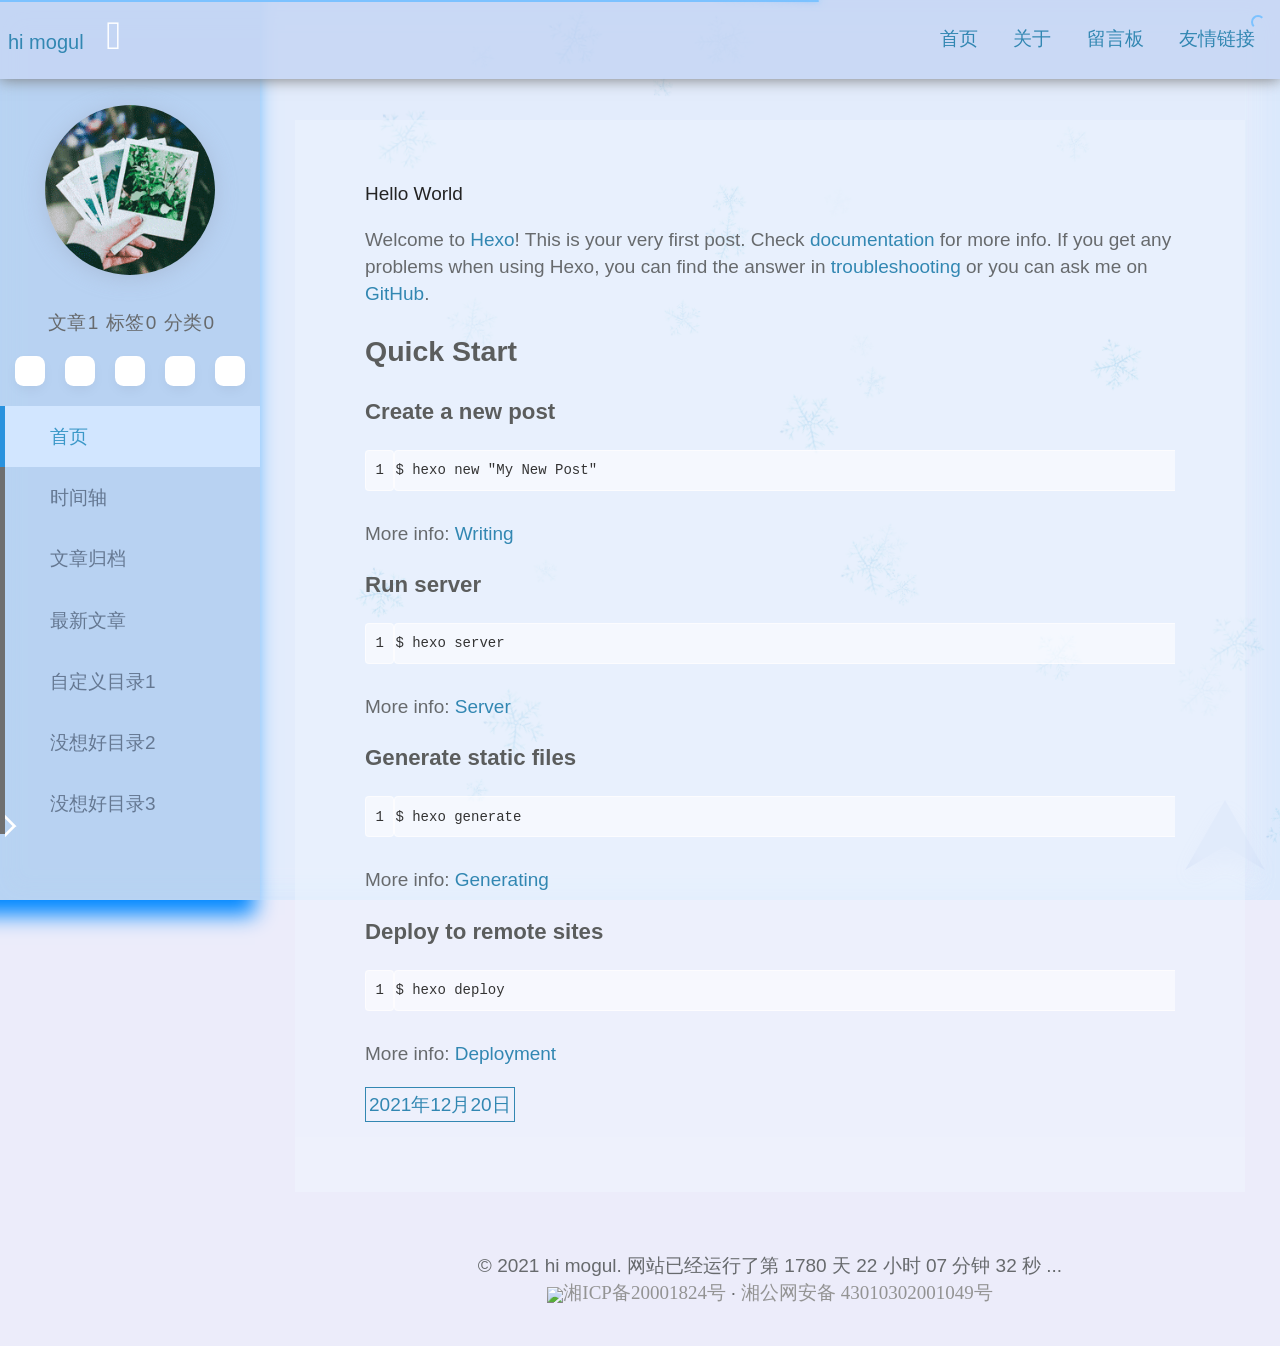
==== commit a08229f1: "Site updated: 2021-12-20 16:28:56" ====
--- a/archives/index.html
+++ b/archives/index.html
@@ -200,13 +200,13 @@
 			<div class="social-btns">
 				
 				
-					<a target="_blank" class="btn GitHub" href="https://github.com/ZHD99/">
+					<a target="_blank" class="btn GitHub" href="https://github.com/Cat-k/">
 						
             		<i class="DearMsDanIconFont icon-git"></i>
 						
         			</a>
 				
-					<a target="_blank" class="btn email" href="mailto:dearmsdan@outlook.com">
+					<a target="_blank" class="btn email" href="mailto:769552240@qq.com">
 						
             		<i class="DearMsDanIconFont icon-youxiang"></i>
 						
@@ -218,7 +218,7 @@
 						
         			</a>
 				
-					<a target="_blank" class="btn qq" href="https://wpa.qq.com/msgrd?v=3&uin=2646405301&site=qq&menu=yes">
+					<a target="_blank" class="btn qq" href="https://wpa.qq.com/msgrd?v=3&uin=769552240&site=qq&menu=yes">
 						
             		<i class="DearMsDanIconFont icon-qq"></i>
 						
@@ -803,7 +803,7 @@
 	var textAnimate = eval(Jscex.compile("async", function () 
 		{
 		    var together = new Date();
-		    together.setFullYear(2019,11, 25); 			//时间年月日，注意月份是0-11
+		    together.setFullYear(2021,12, 20); 			//时间年月日，注意月份是0-11
 		    together.setHours(0);						//小时	
 		    together.setMinutes(0);						//分钟
 		    together.setSeconds(0);						//秒前一位
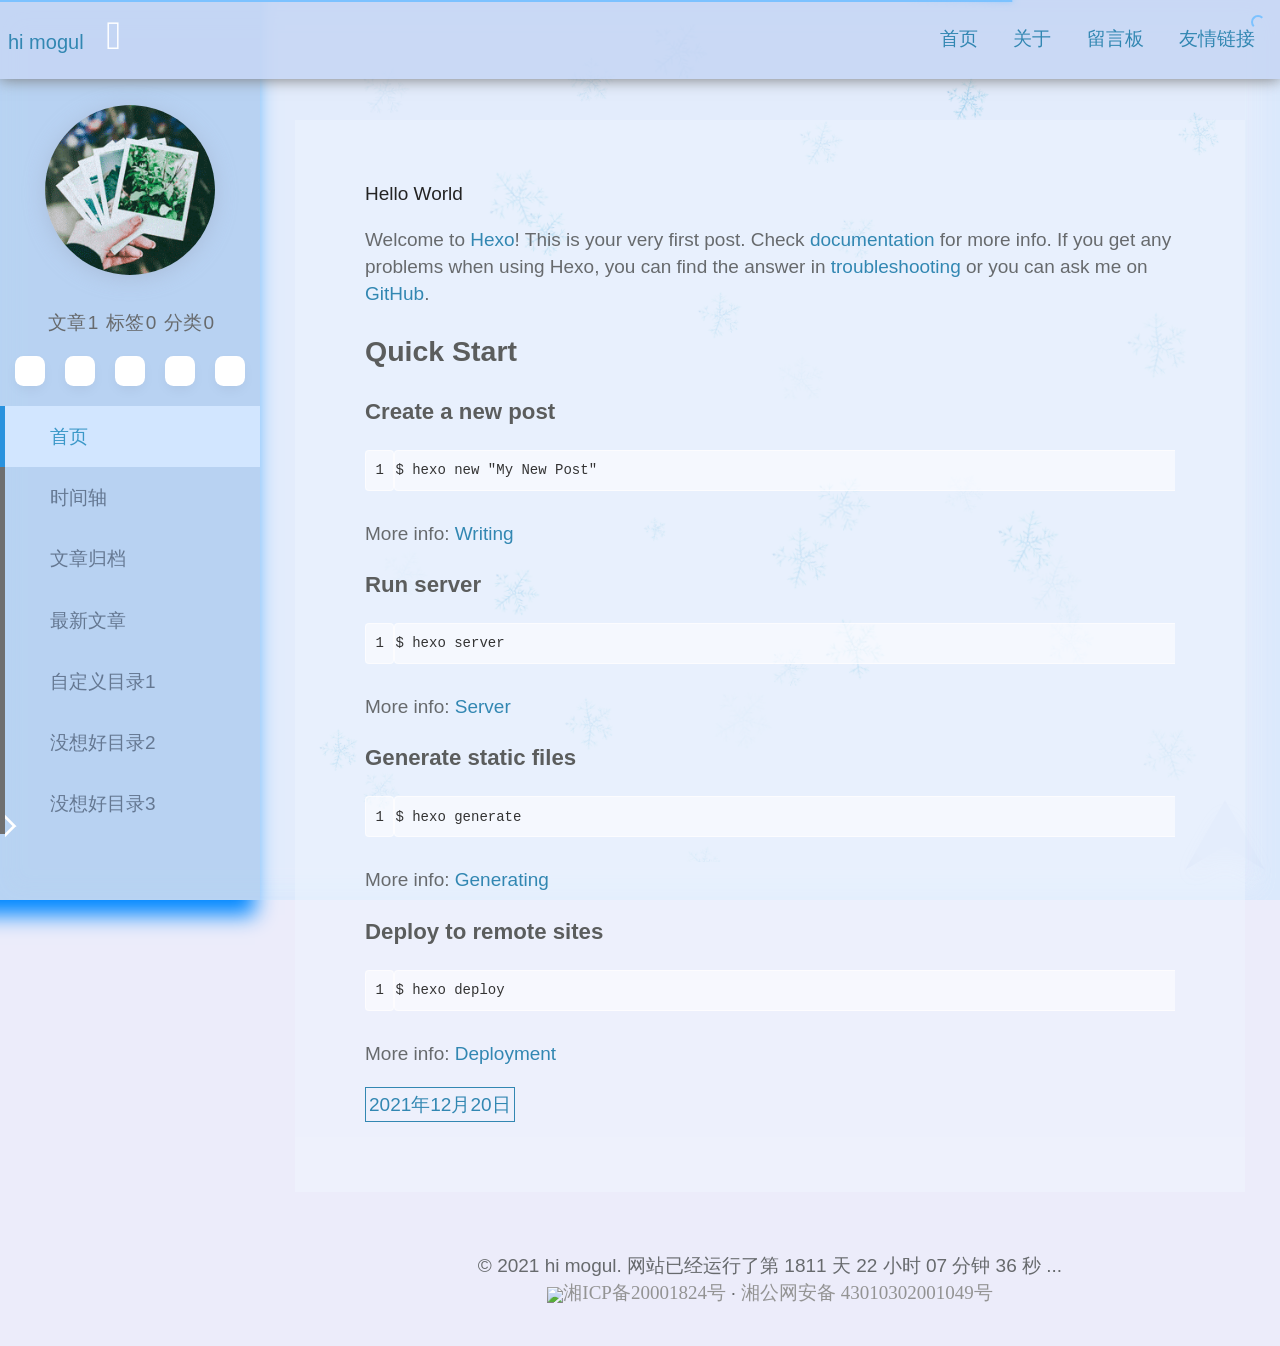
==== commit eaf7e8d2: "Site updated: 2021-12-20 17:37:54" ====
--- a/archives/index.html
+++ b/archives/index.html
@@ -803,7 +803,7 @@
 	var textAnimate = eval(Jscex.compile("async", function () 
 		{
 		    var together = new Date();
-		    together.setFullYear(2021,12, 20); 			//时间年月日，注意月份是0-11
+		    together.setFullYear(2021,11, 20); 			//时间年月日，注意月份是0-11
 		    together.setHours(0);						//小时	
 		    together.setMinutes(0);						//分钟
 		    together.setSeconds(0);						//秒前一位
